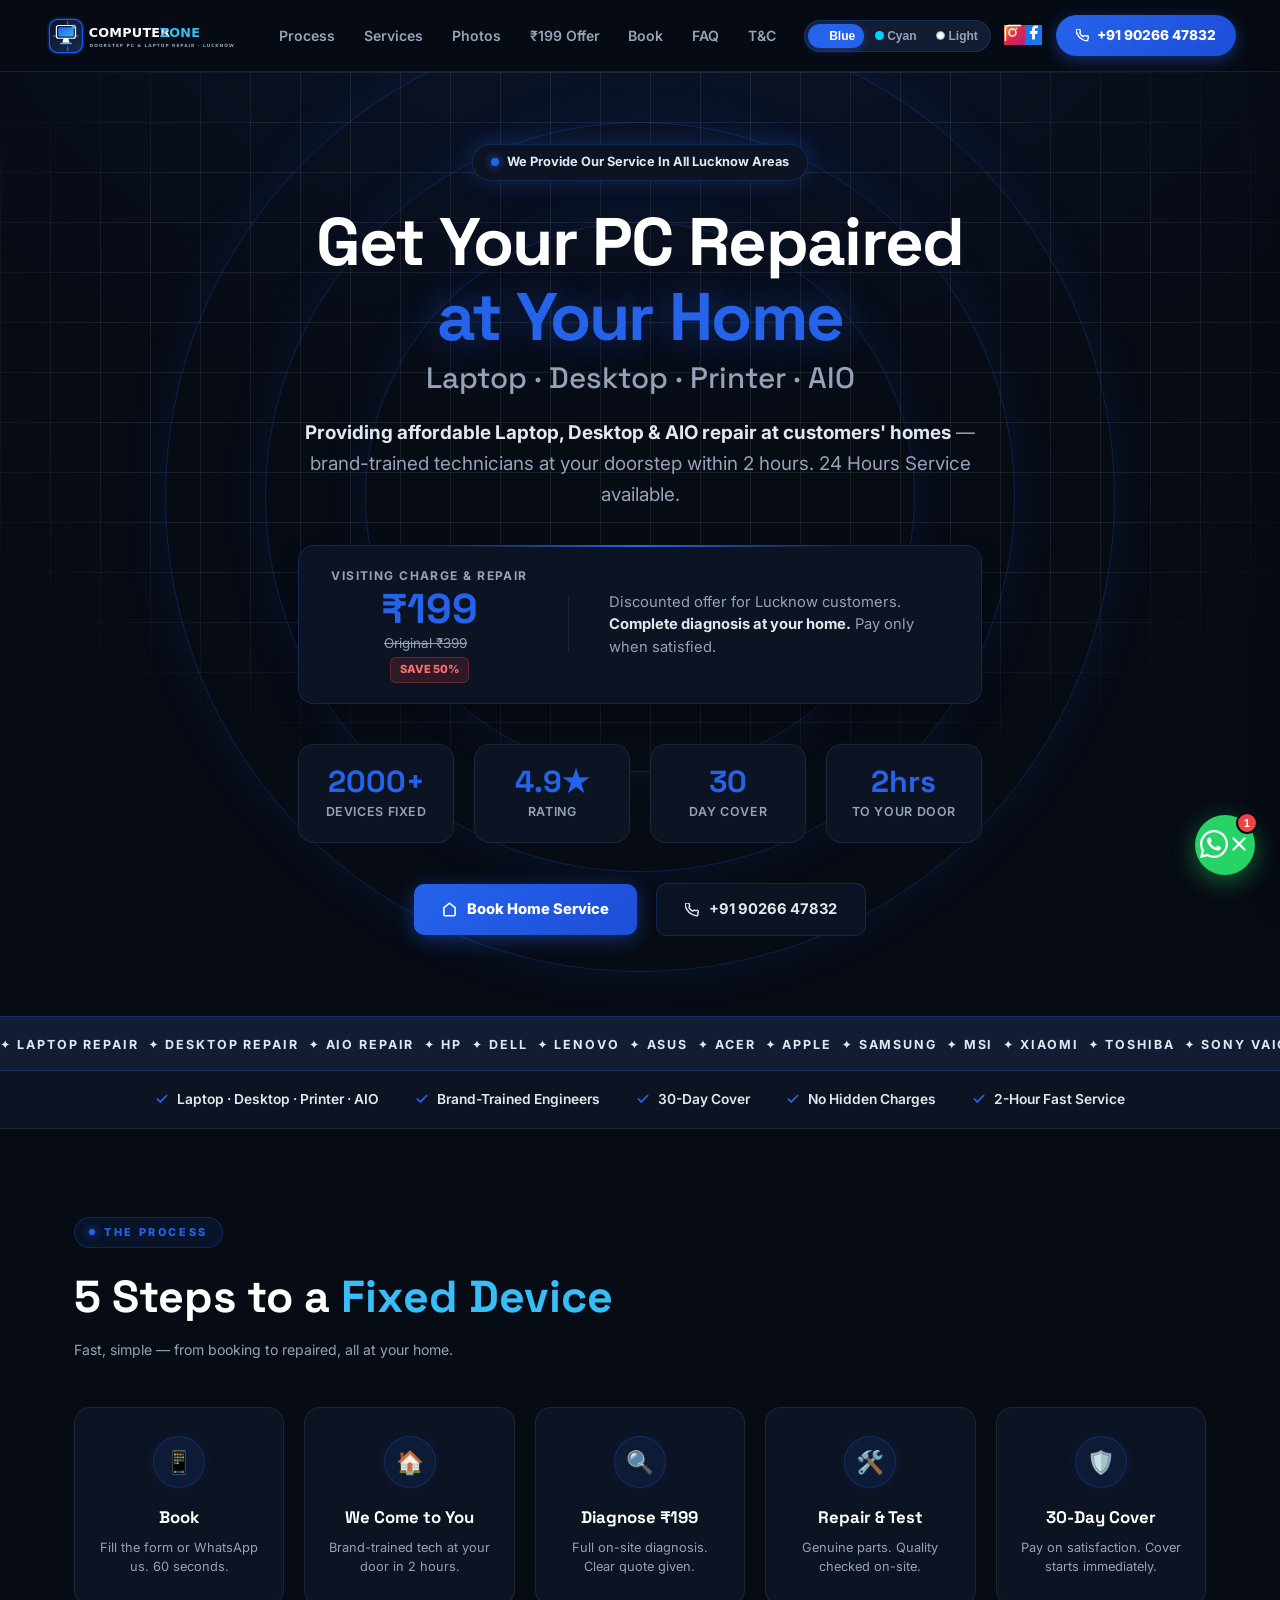
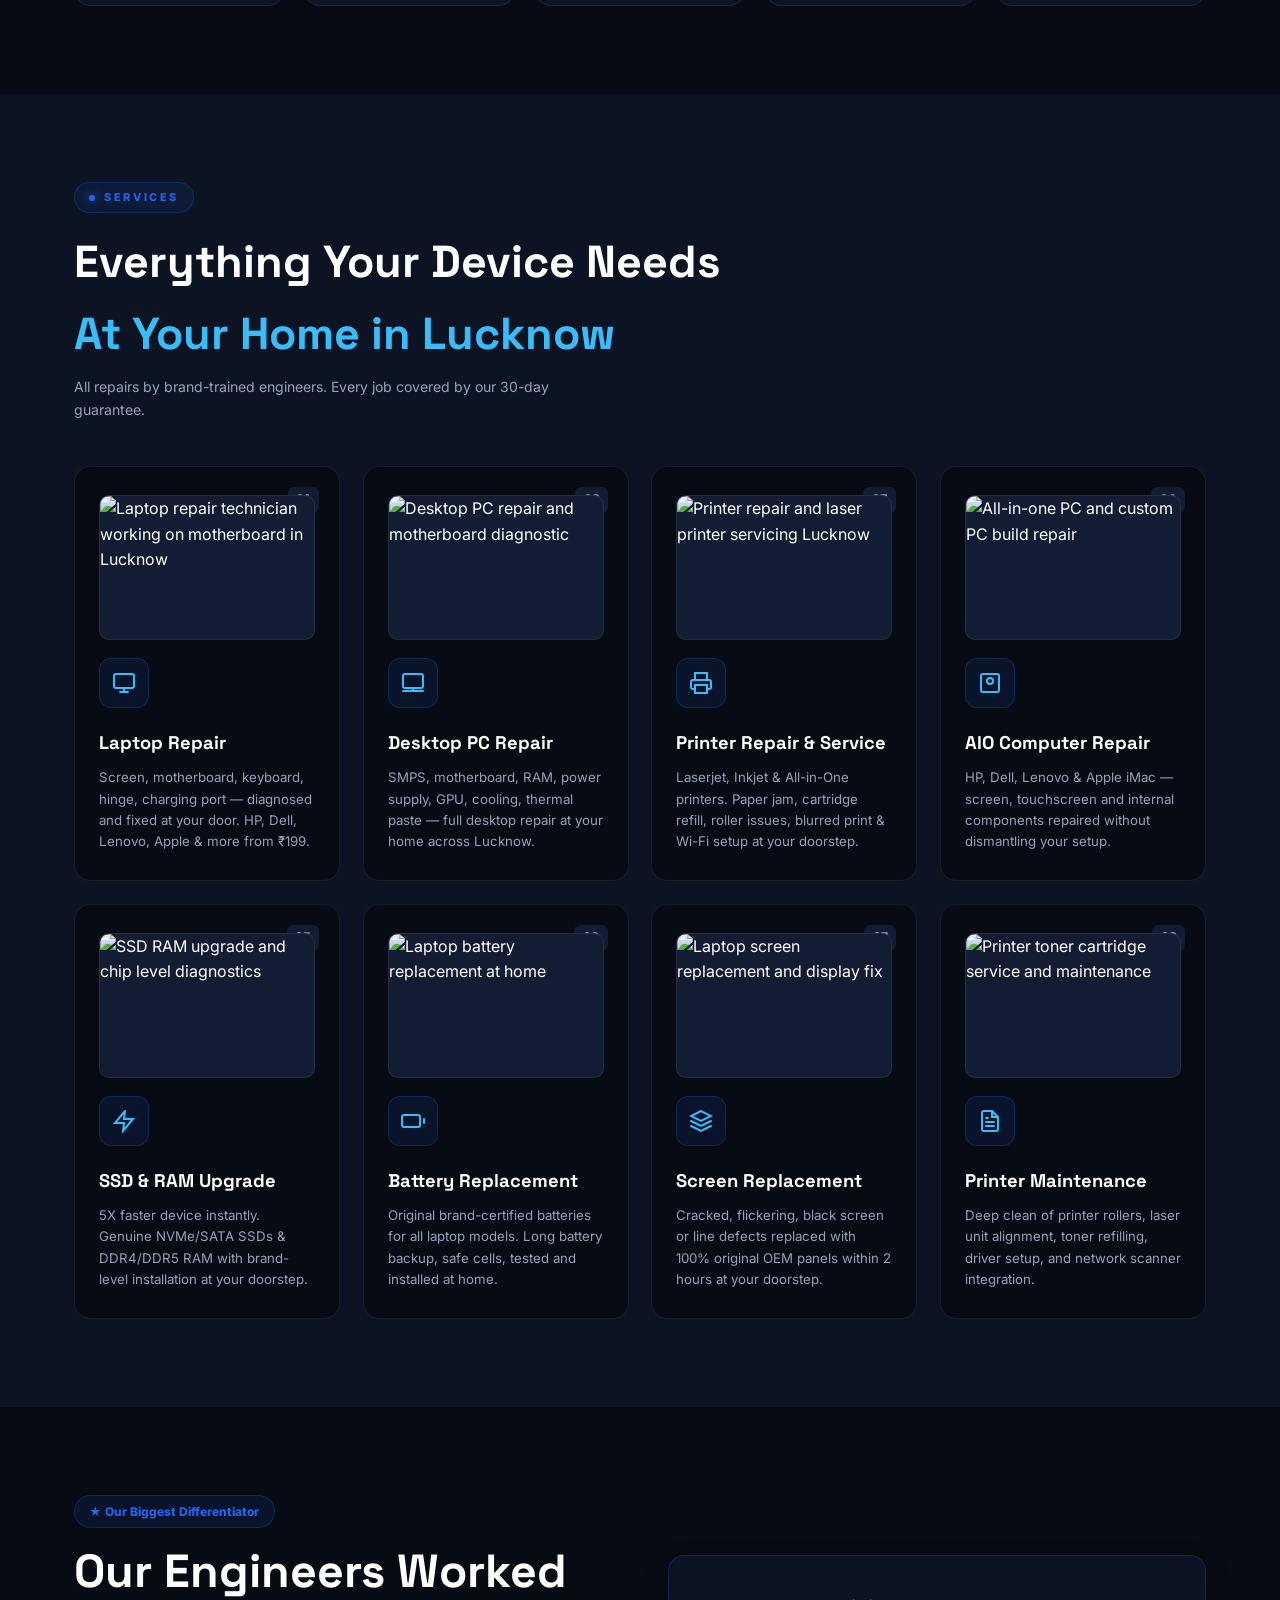
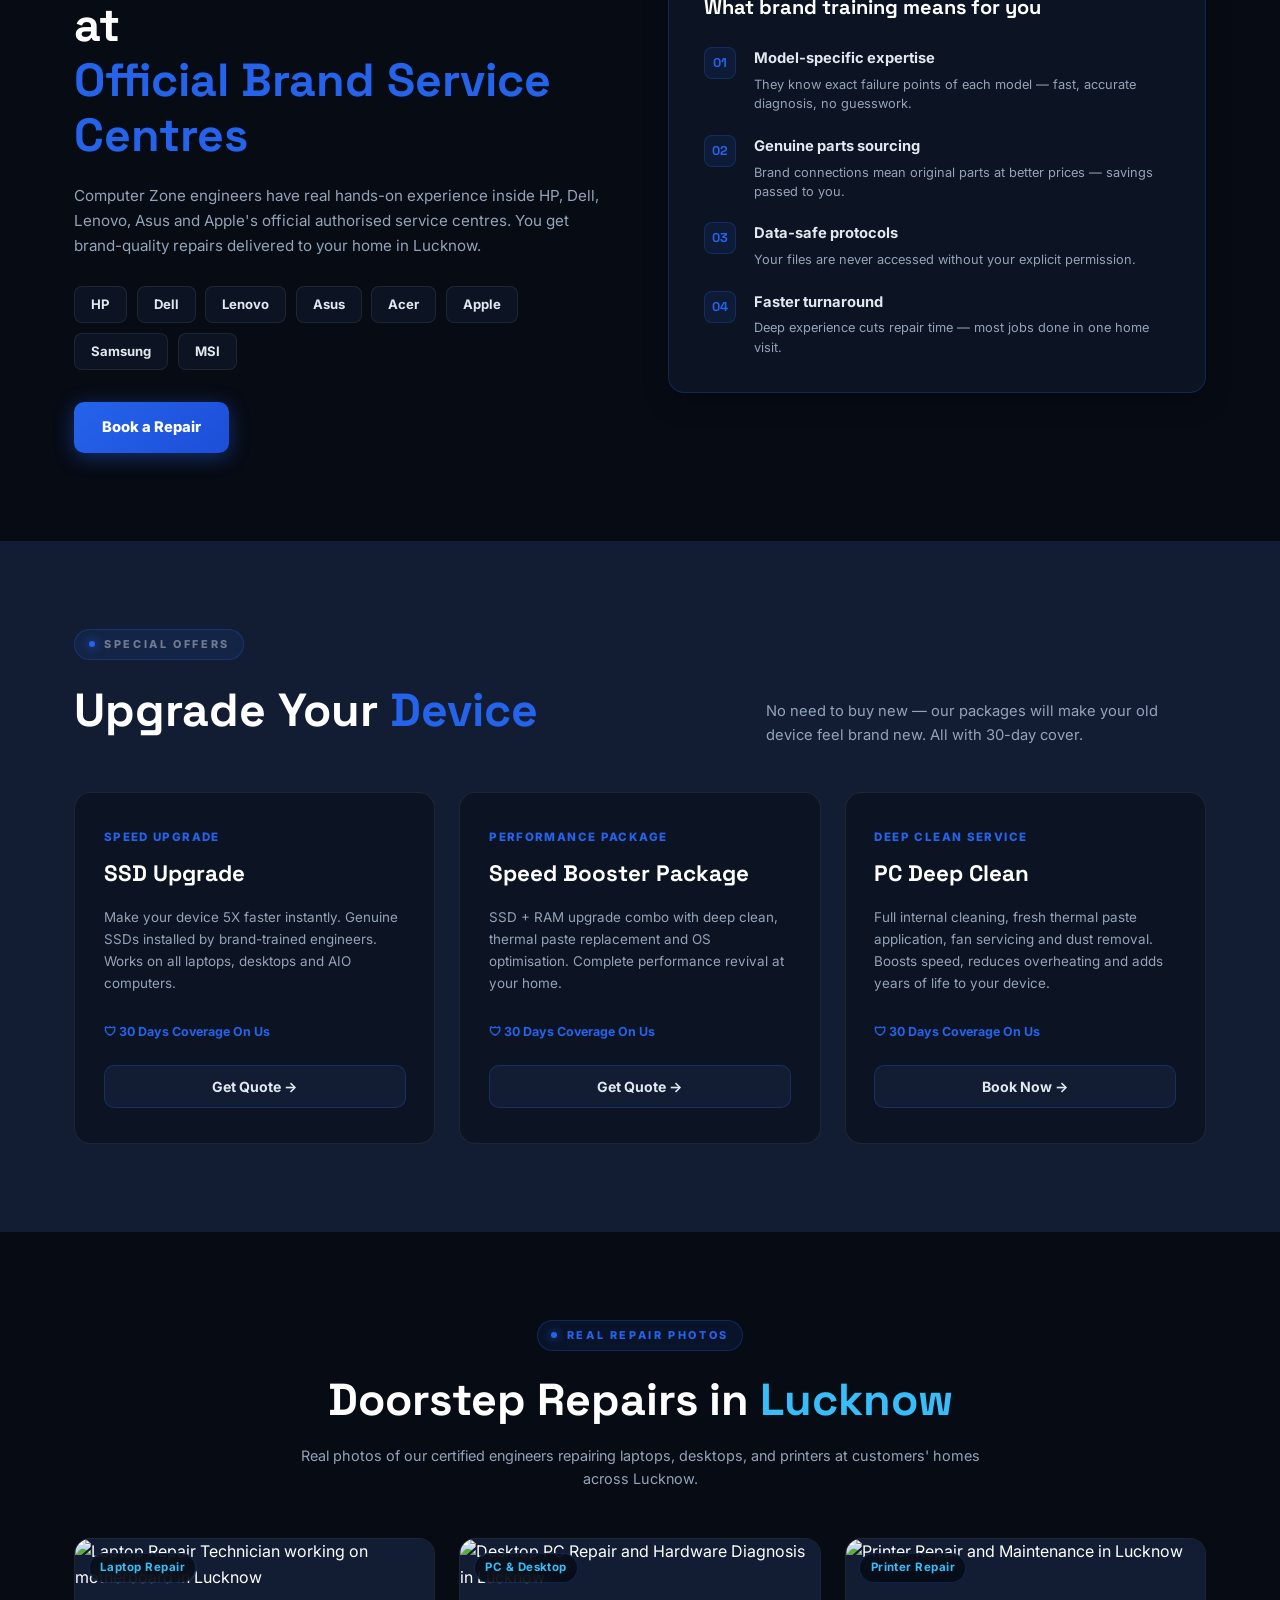
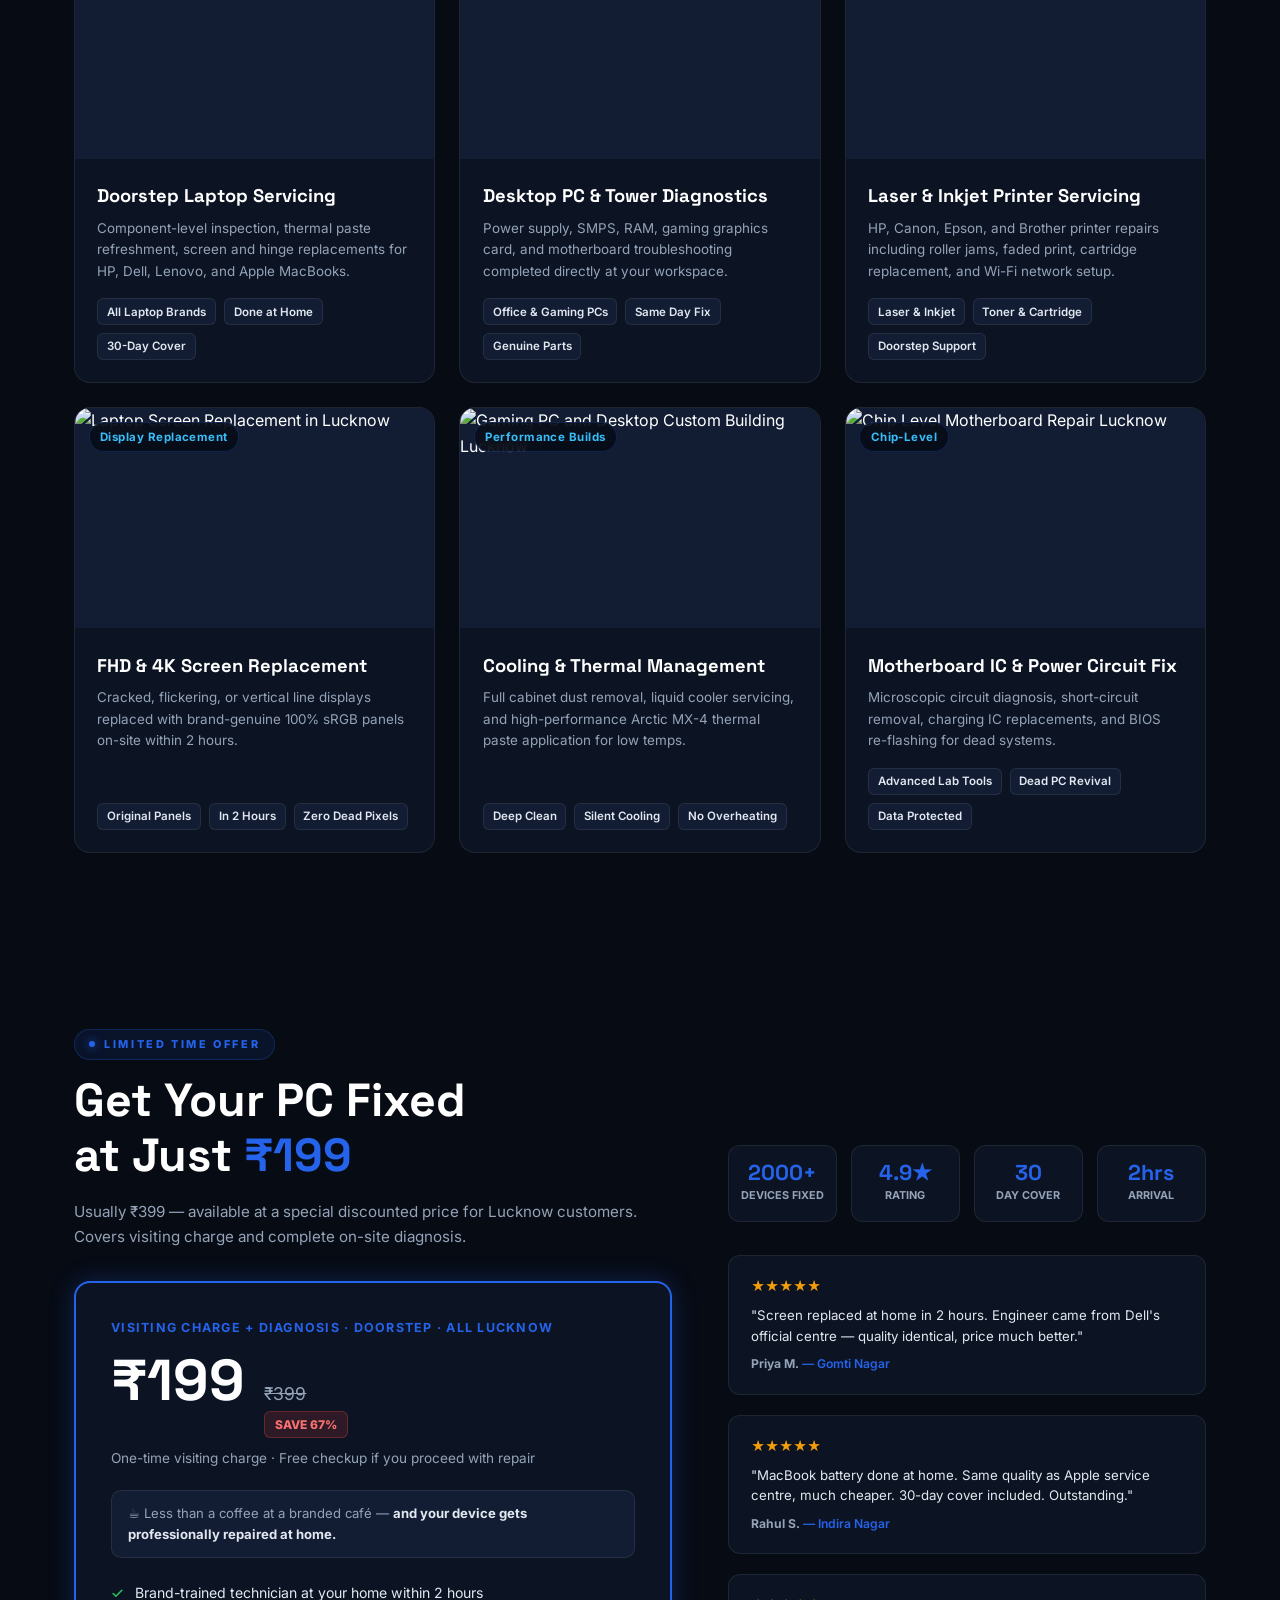
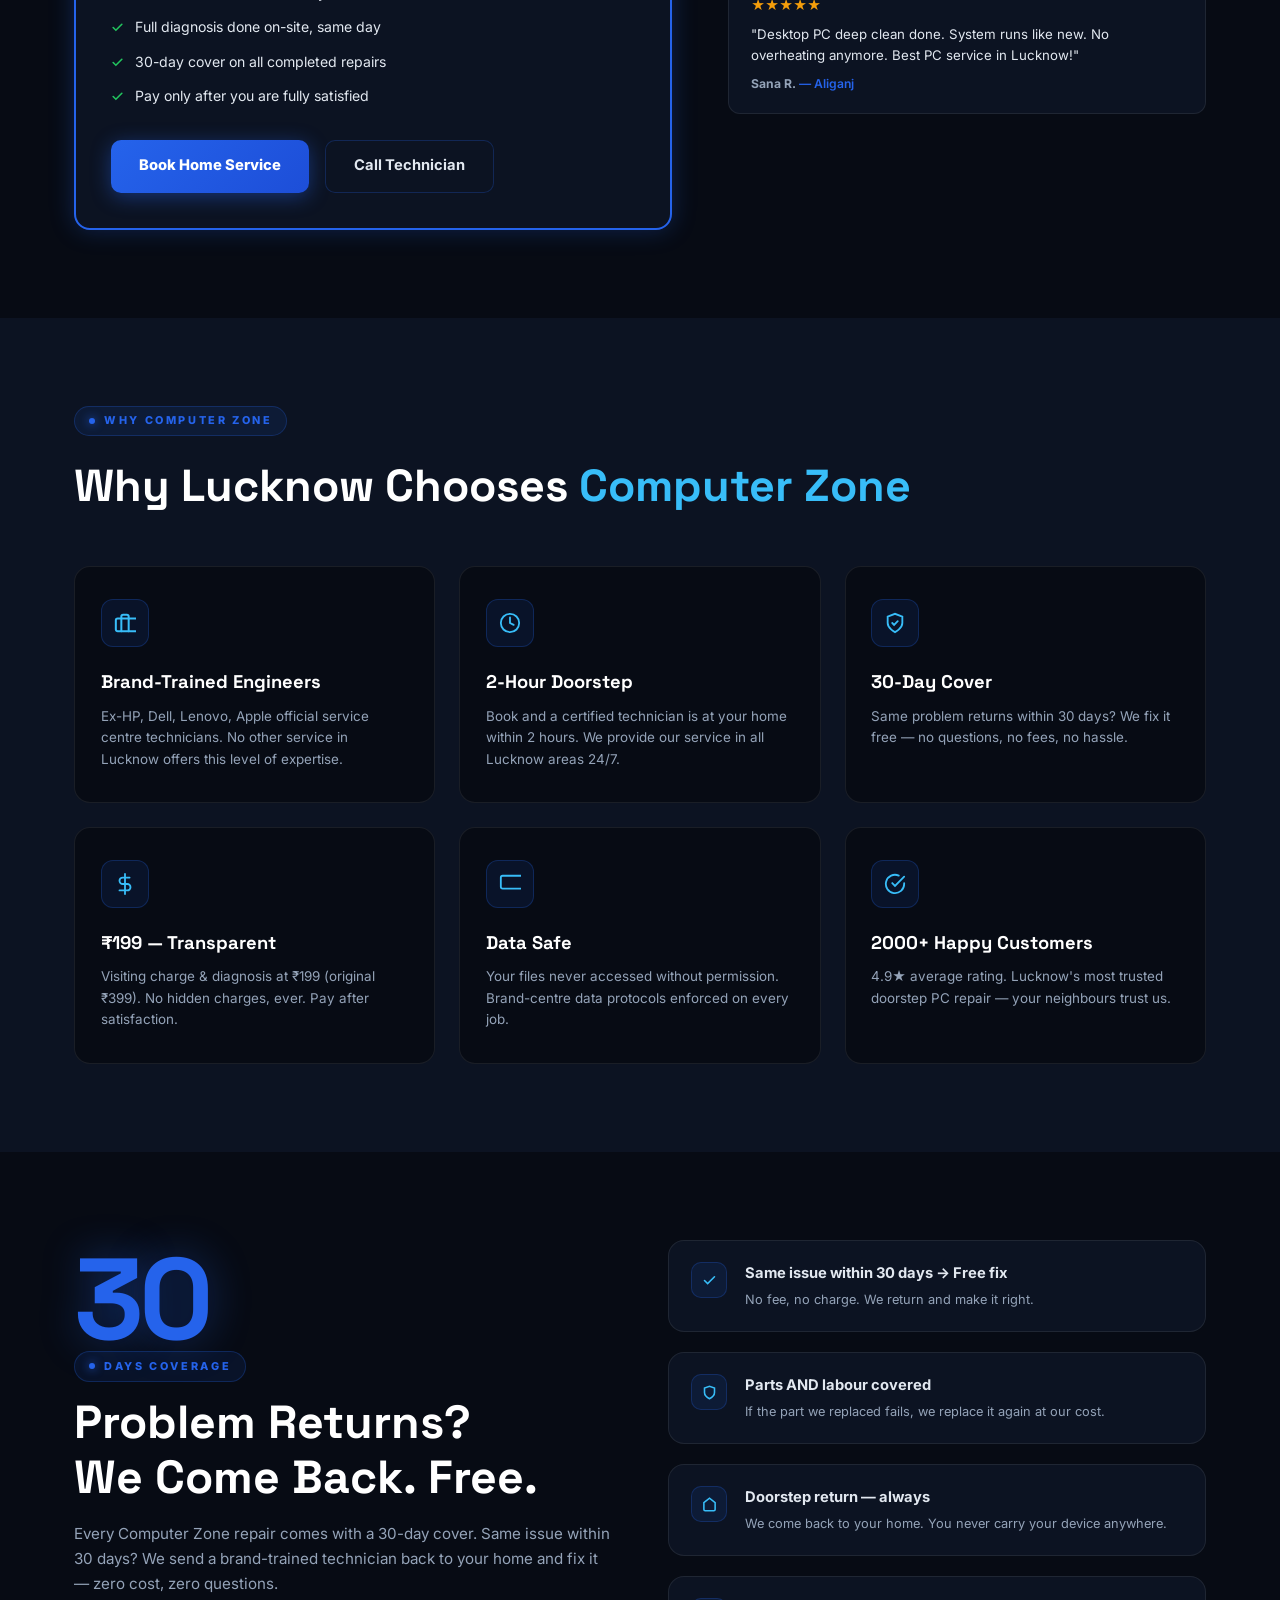
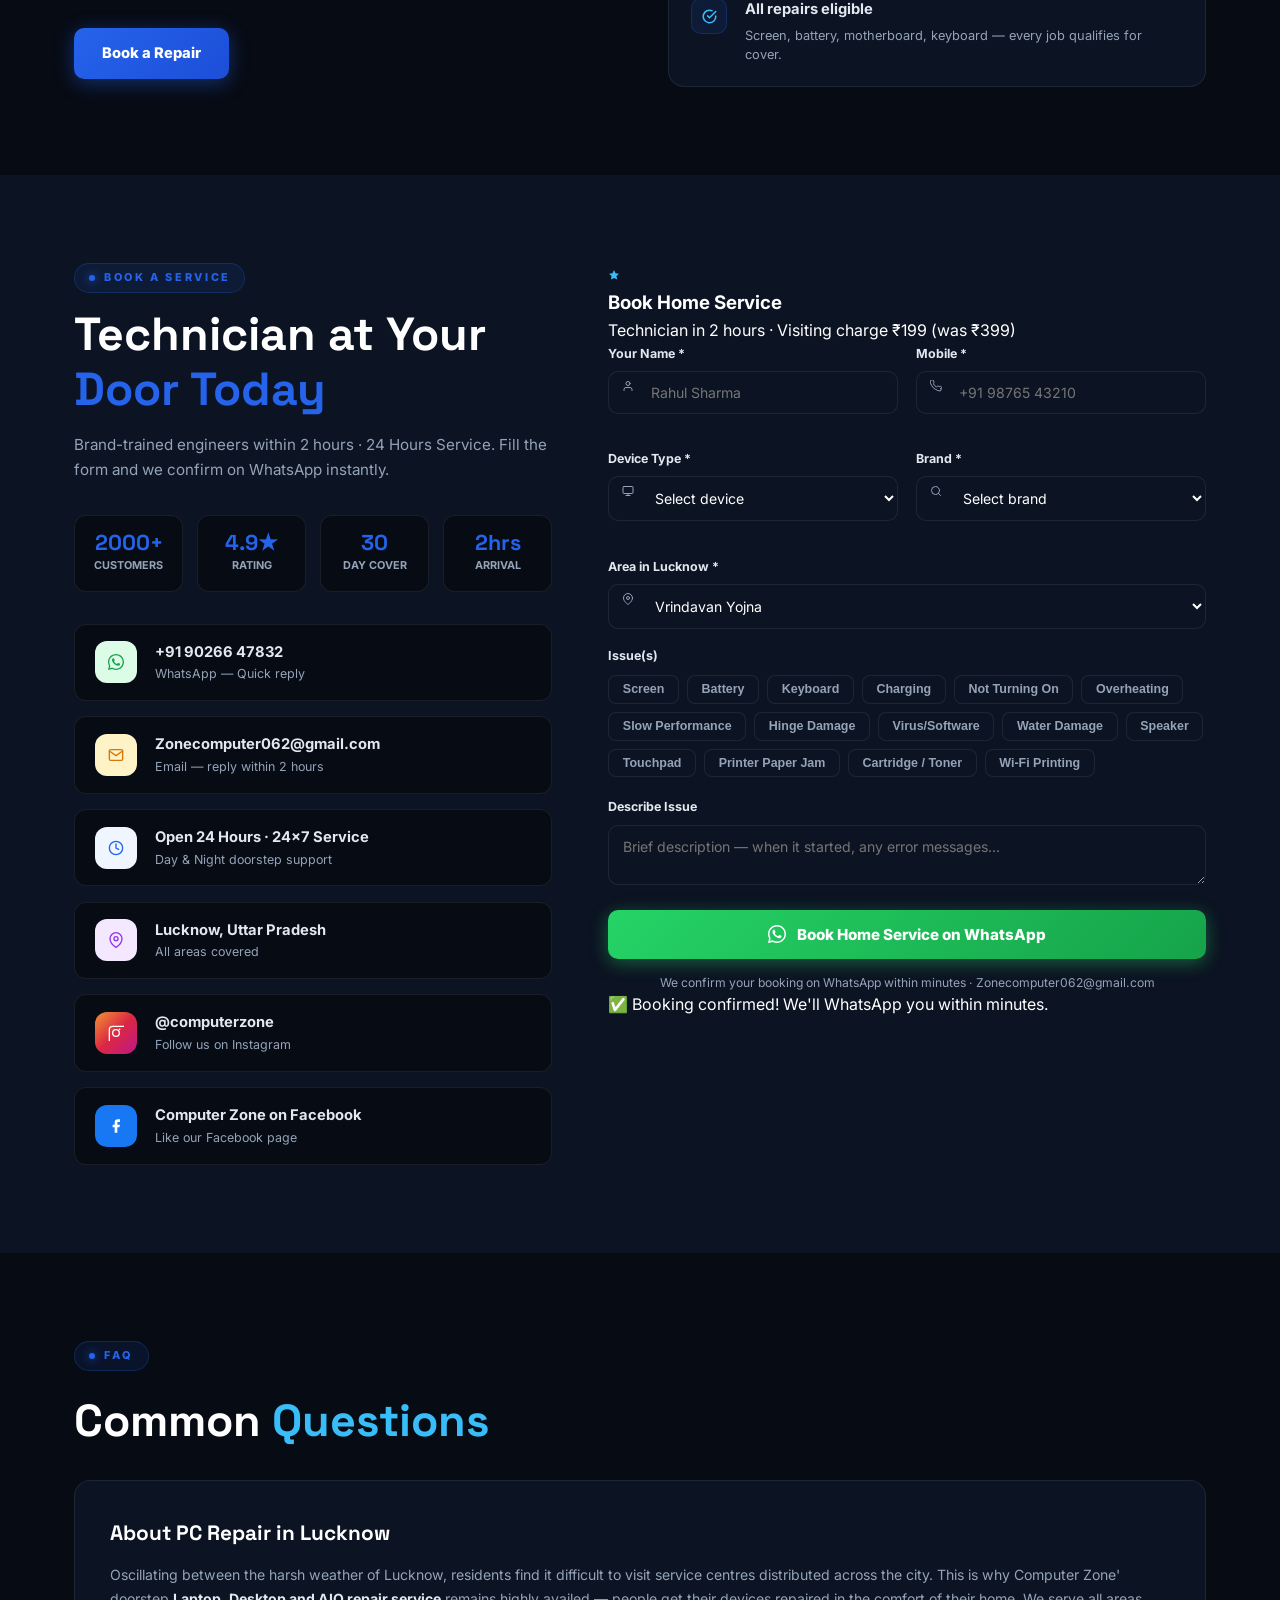
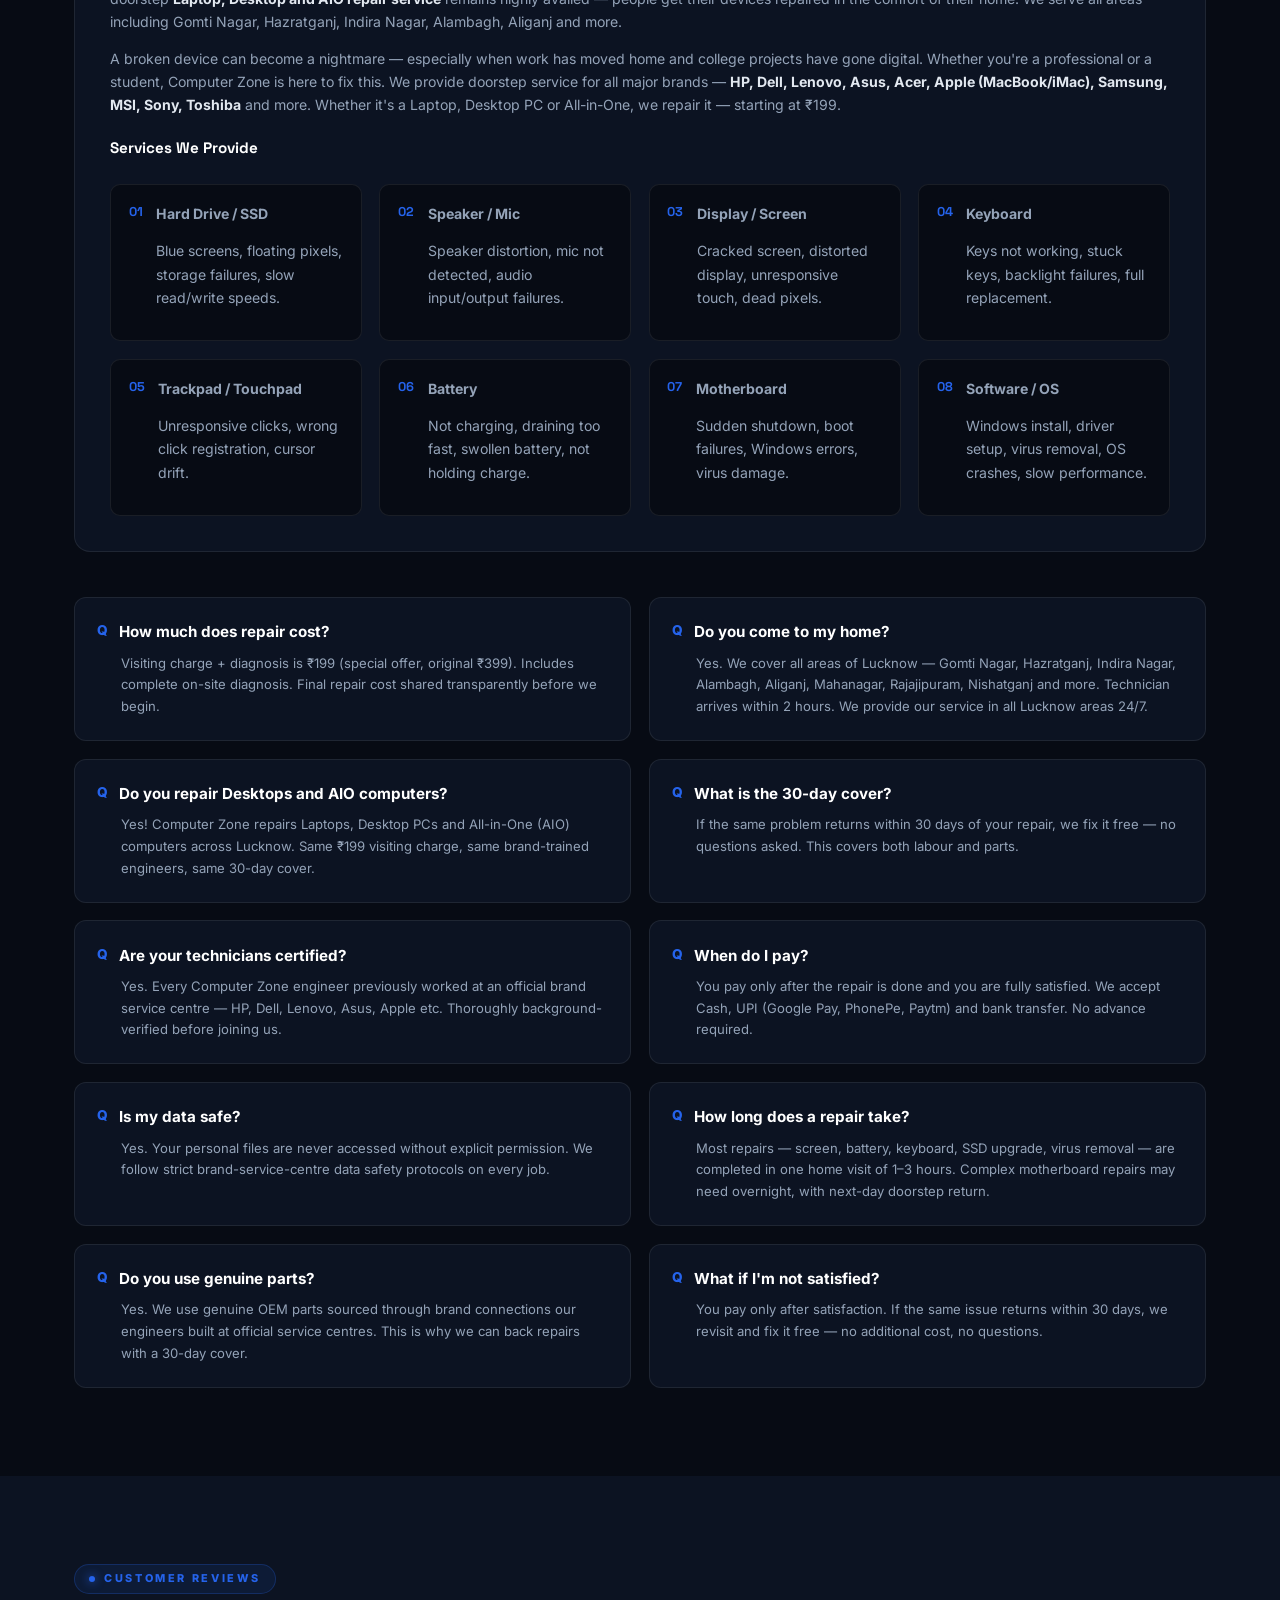
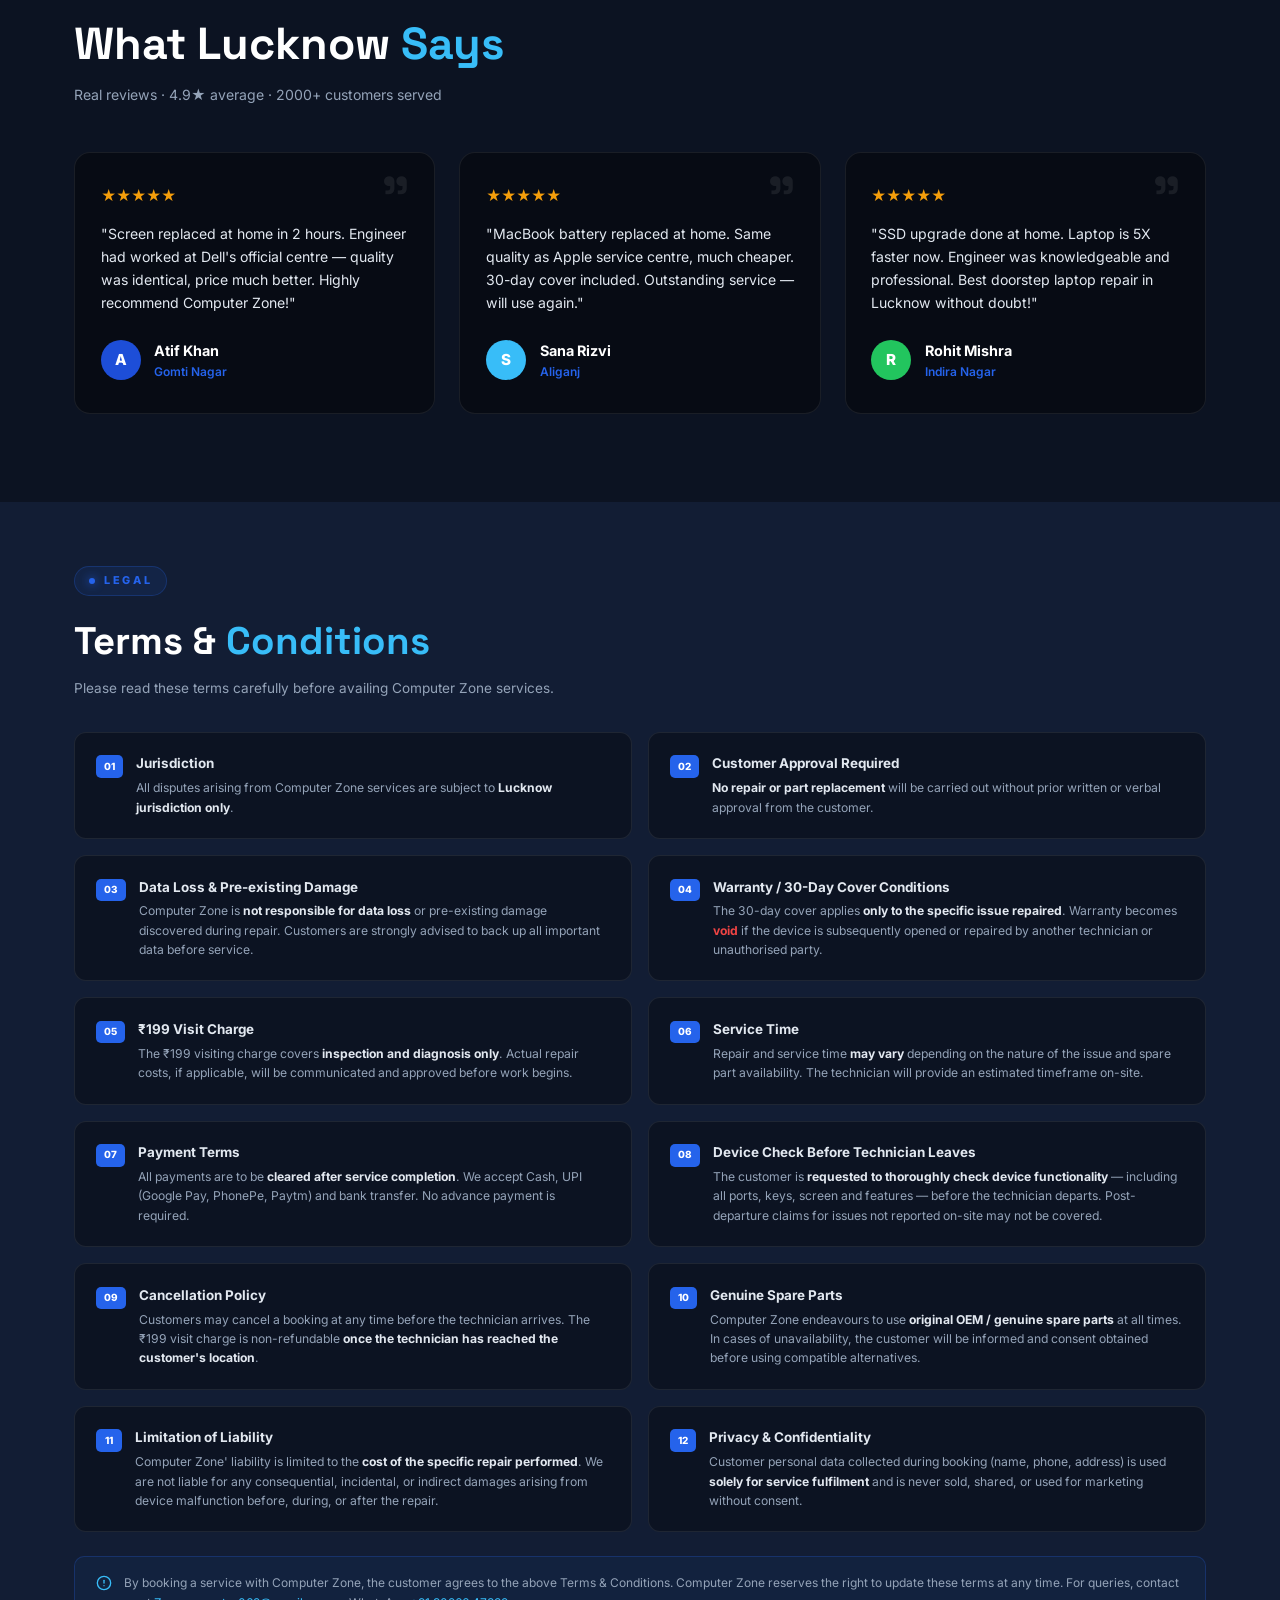
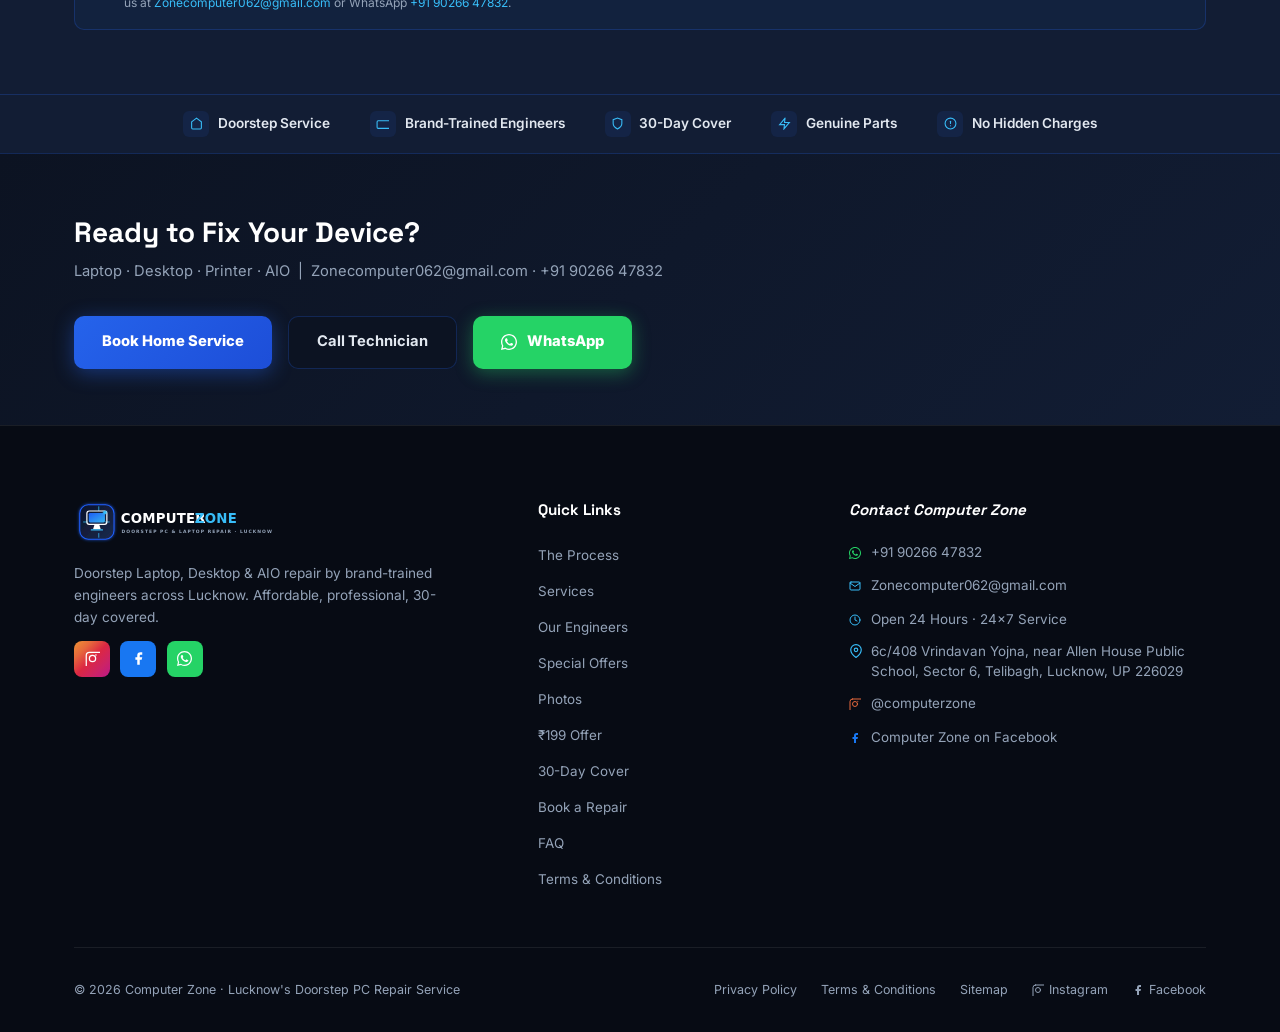
==== index.html @ 0ab5377e "Add files via upload" ====
<!DOCTYPE html>
<html lang="en" itemscope itemtype="https://schema.org/LocalBusiness">
<head>
  <meta charset="UTF-8">
  <meta name="viewport" content="width=device-width, initial-scale=1.0">
  <title>Computer Zone — Doorstep Laptop, Desktop, Printer &amp; PC Repair Lucknow | ₹199</title>
  <meta name="description" content="Doorstep Laptop, Desktop, Printer &amp; PC repair in Lucknow starting at ₹199 (was ₹399). Brand-trained technicians at your home within 2 hours. 24 Hours Service. Call +91 90266 47832.">
  <meta name="keywords" content="laptop repair lucknow, desktop repair lucknow, printer repair lucknow, AIO repair lucknow, doorstep laptop repair lucknow, computer repair at home lucknow, computerzone, HP laptop repair lucknow, Dell laptop repair lucknow, MacBook repair lucknow">
  <meta name="robots" content="index, follow">
  <!-- Canonical link can be set to live domain on production -->
  <meta name="geo.region" content="IN-UP">
  <meta name="geo.placename" content="Lucknow, Uttar Pradesh, India">
  <meta property="og:type" content="website">
  <meta property="og:url" content="https://computerzone.in/">
  <meta property="og:title" content="Computer Zone — Doorstep Laptop, PC &amp; Printer Repair Lucknow | ₹199">
  <meta property="og:description" content="Laptop, Desktop, Printer &amp; PC repair at your home in Lucknow. Brand-trained technicians within 2 hours. 24 Hours Service. ₹199 (was ₹399). Call +91 90266 47832.">
  <meta property="og:see_also" content="https://www.instagram.com/computerzone.lucknow/">
  <meta property="og:see_also" content="https://www.facebook.com/computerzone.lucknow">
  <meta name="theme-color" content="#080B14">
  <link rel="preconnect" href="https://fonts.googleapis.com">
  <link rel="preconnect" href="https://fonts.gstatic.com" crossorigin>
  <link href="https://fonts.googleapis.com/css2?family=Inter:wght@300;400;500;600;700;800;900&family=Space+Grotesk:wght@400;500;600;700&display=swap" rel="stylesheet">

  <script type="application/ld+json">
  {
    "@context":"https://schema.org","@type":"LocalBusiness",
    "name":"Computer Zone","description":"Doorstep Laptop, Desktop, Printer and PC repair in Lucknow. Brand-trained technicians within 2 hours. 24 Hours Service. ₹199 diagnosis. 30-day cover.",
    "url":"https://computerzone.in/","telephone":"+919026647832","email":"Zonecomputer062@gmail.com","priceRange":"₹199",
    "address":{"@type":"PostalAddress","streetAddress":"6c/408 Vrindavan Yojna, near Allen House Public School, Sector 6, Telibagh","addressLocality":"Lucknow","addressRegion":"Uttar Pradesh","postalCode":"226029","addressCountry":"IN"},
    "geo":{"@type":"GeoCoordinates","latitude":26.8467,"longitude":80.9462},
    "openingHoursSpecification":[{"@type":"OpeningHoursSpecification","dayOfWeek":["Monday","Tuesday","Wednesday","Thursday","Friday","Saturday","Sunday"],"opens":"00:00","closes":"23:59"}],
    "aggregateRating":{"@type":"AggregateRating","ratingValue":"4.9","reviewCount":"2000","bestRating":"5"},
    "sameAs":["https://wa.me/919026647832","https://www.instagram.com/computerzone.lucknow/","https://www.facebook.com/computerzone.lucknow"]
  }
  </script>

  <script type="application/ld+json">
  {
    "@context":"https://schema.org","@type":"FAQPage",
    "mainEntity":[
      {"@type":"Question","name":"How much does PC repair cost at Computer Zone?","acceptedAnswer":{"@type":"Answer","text":"Computer Zone doorstep repair is ₹199 (special offer, original price ₹399). Includes visiting charge and complete diagnosis."}},
      {"@type":"Question","name":"Do Computer Zone technicians come to my home?","acceptedAnswer":{"@type":"Answer","text":"Yes. We provide our service in all Lucknow areas. Technician arrives within 2 hours of booking with 24 Hours service."}},
      {"@type":"Question","name":"Do you repair Laptops, Desktops and Printers?","acceptedAnswer":{"@type":"Answer","text":"Yes. Computer Zone repairs Laptops, Desktop PCs, Printers (Laserjet/Inkjet) and All-in-One (AIO) computers at your doorstep across Lucknow."}},
      {"@type":"Question","name":"What is the 30-day cover?","acceptedAnswer":{"@type":"Answer","text":"If the same problem returns within 30 days, we fix it free. No questions asked."}}
    ]
  }
  </script>

  <link rel="stylesheet" href="style.css">

</head>
<body>
<a href="#main-content" class="sr-only">Skip to main content</a>

<!-- ═══ FLOATING WA WIDGET ═══ -->
<!-- ==================== FLOATING WHATSAPP QUICK BOOKING ==================== -->
<div class="wa-widget" role="complementary" aria-label="WhatsApp quick booking">
  <div class="wa-panel" id="waPanel" aria-hidden="true">
    <div class="wa-panel-head">
      <div class="wa-panel-head-icon">
        <svg width="30" height="30" viewBox="0 0 24 24" fill="white"><path d="M17.472 14.382c-.297-.149-1.758-.867-2.03-.967-.273-.099-.471-.148-.67.15-.197.297-.767.966-.94 1.164-.173.199-.347.223-.644.075-.297-.15-1.255-.463-2.39-1.475-.883-.788-1.48-1.761-1.653-2.059-.173-.297-.018-.458.13-.606.134-.133.298-.347.446-.52.149-.174.198-.298.298-.497.099-.198.05-.371-.025-.52-.075-.149-.669-1.612-.916-2.207-.242-.579-.487-.5-.669-.51-.173-.008-.371-.01-.57-.01-.198 0-.52.074-.792.372-.272.297-1.04 1.016-1.04 2.479 0 1.462 1.065 2.875 1.213 3.074.149.198 2.096 3.2 5.077 4.487.709.306 1.262.489 1.694.625.712.227 1.36.195 1.871.118.571-.085 1.758-.719 2.006-1.413.248-.694.248-1.289.173-1.413-.074-.124-.272-.198-.57-.347z"/><path d="M12 0C5.373 0 0 5.373 0 12c0 2.09.541 4.054 1.485 5.766L0 24l6.41-1.467A11.945 11.945 0 0012 24c6.627 0 12-5.373 12-12S18.627 0 12 0zm0 22c-1.885 0-3.656-.502-5.186-1.378l-.371-.22-3.805.871.908-3.71-.242-.383A9.944 9.944 0 012 12C2 6.477 6.477 2 12 2s10 4.477 10 10-4.477 10-10 10z"/></svg>
      </div>
      <div class="wa-panel-head-text"><h4>Book a Repair</h4><p>Usually replies in minutes</p></div>
      <button class="wa-panel-close" onclick="toggleWA()" aria-label="Close">
        <svg width="16" height="16" viewBox="0 0 24 24" fill="none" stroke="currentColor" stroke-width="2.5" stroke-linecap="round"><line x1="18" y1="6" x2="6" y2="18"/><line x1="6" y1="6" x2="18" y2="18"/></svg>
      </button>
    </div>
    <div class="wa-panel-body">
      <div class="wa-fg"><label for="wf-name">Your Name *</label><input type="text" id="wf-name" placeholder="e.g. Rahul Sharma" autocomplete="name"></div>
      <div class="wa-fg"><label for="wf-phone">Mobile Number *</label><input type="tel" id="wf-phone" placeholder="+91 98765 43210" autocomplete="tel"></div>
      <div class="wa-fg"><label for="wf-device">Device Type *</label>
        <select id="wf-device"><option value="">Select device</option><option>Laptop</option><option>Desktop / PC</option><option>Printer (Laserjet / Inkjet)</option><option>All-in-One (AIO)</option></select>
      </div>
      <div class="wa-fg"><label for="wf-brand">Brand *</label>
        <select id="wf-brand"><option value="">Select brand</option><option>HP</option><option>Dell</option><option>Lenovo</option><option>Asus</option><option>Acer</option><option>Apple</option><option>Samsung</option><option>MSI</option><option>Xiaomi / Mi</option><option>Realme</option><option>Toshiba</option><option>Sony VAIO</option><option>Other</option></select>
      </div>
      <div class="wa-fg"><label for="wf-area">Area in Lucknow *</label>
        <select id="wf-area"><option value="">Select area</option><option selected>Vrindavan Yojna</option><option>Telibagh</option><option>Sector 6, Vrindavan</option><option>Hazratganj</option><option>Gomti Nagar</option><option>Indira Nagar</option><option>Alambagh</option><option>Aliganj</option><option>Mahanagar</option><option>Rajajipuram</option><option>Chinhat</option><option>Vibhuti Khand</option><option>Nishatganj</option><option>Charbagh</option><option>Aminabad</option><option>Lalbagh</option><option>Jankipuram</option><option>Other Area</option></select>
      </div>
      <div class="wa-fg"><label for="wf-issue">Issue</label><textarea id="wf-issue" placeholder="Briefly describe the problem..."></textarea></div>
      <button class="wa-submit" onclick="submitWA()">
        <svg width="18" height="18" viewBox="0 0 24 24" fill="white"><path d="M17.472 14.382c-.297-.149-1.758-.867-2.03-.967-.273-.099-.471-.148-.67.15-.197.297-.767.966-.94 1.164-.173.199-.347.223-.644.075-.297-.15-1.255-.463-2.39-1.475-.883-.788-1.48-1.761-1.653-2.059-.173-.297-.018-.458.13-.606.134-.133.298-.347.446-.52.149-.174.198-.298.298-.497.099-.198.05-.371-.025-.52-.075-.149-.669-1.612-.916-2.207-.242-.579-.487-.5-.669-.51-.173-.008-.371-.01-.57-.01-.198 0-.52.074-.792.372-.272.297-1.04 1.016-1.04 2.479 0 1.462 1.065 2.875 1.213 3.074.149.198 2.096 3.2 5.077 4.487.709.306 1.262.489 1.694.625.712.227 1.36.195 1.871.118.571-.085 1.758-.719 2.006-1.413.248-.694.248-1.289.173-1.413-.074-.124-.272-.198-.57-.347z"/><path d="M12 0C5.373 0 0 5.373 0 12c0 2.09.541 4.054 1.485 5.766L0 24l6.41-1.467A11.945 11.945 0 0012 24c6.627 0 12-5.373 12-12S18.627 0 12 0zm0 22c-1.885 0-3.656-.502-5.186-1.378l-.371-.22-3.805.871.908-3.71-.242-.383A9.944 9.944 0 012 12C2 6.477 6.477 2 12 2s10 4.477 10 10-4.477 10-10 10z"/></svg>
        Send on WhatsApp
      </button>
      <div class="wa-success" id="waSuccess">✅ Sent! We'll reply within minutes.</div>
    </div>
  </div>
  <button class="wa-trigger" id="waTrigger" onclick="toggleWA()" aria-label="Open WhatsApp booking">
    <span class="wa-notif" aria-hidden="true">1</span>
    <span class="wa-icon-open"><svg width="28" height="28" viewBox="0 0 24 24" fill="white"><path d="M17.472 14.382c-.297-.149-1.758-.867-2.03-.967-.273-.099-.471-.148-.67.15-.197.297-.767.966-.94 1.164-.173.199-.347.223-.644.075-.297-.15-1.255-.463-2.39-1.475-.883-.788-1.48-1.761-1.653-2.059-.173-.297-.018-.458.13-.606.134-.133.298-.347.446-.52.149-.174.198-.298.298-.497.099-.198.05-.371-.025-.52-.075-.149-.669-1.612-.916-2.207-.242-.579-.487-.5-.669-.51-.173-.008-.371-.01-.57-.01-.198 0-.52.074-.792.372-.272.297-1.04 1.016-1.04 2.479 0 1.462 1.065 2.875 1.213 3.074.149.198 2.096 3.2 5.077 4.487.709.306 1.262.489 1.694.625.712.227 1.36.195 1.871.118.571-.085 1.758-.719 2.006-1.413.248-.694.248-1.289.173-1.413-.074-.124-.272-.198-.57-.347z"/><path d="M12 0C5.373 0 0 5.373 0 12c0 2.09.541 4.054 1.485 5.766L0 24l6.41-1.467A11.945 11.945 0 0012 24c6.627 0 12-5.373 12-12S18.627 0 12 0zm0 22c-1.885 0-3.656-.502-5.186-1.378l-.371-.22-3.805.871.908-3.71-.242-.383A9.944 9.944 0 012 12C2 6.477 6.477 2 12 2s10 4.477 10 10-4.477 10-10 10z"/></svg></span>
    <span class="wa-icon-close"><svg width="22" height="22" viewBox="0 0 24 24" fill="none" stroke="white" stroke-width="2.5" stroke-linecap="round"><line x1="18" y1="6" x2="6" y2="18"/><line x1="6" y1="6" x2="18" y2="18"/></svg></span>
  </button>
</div>

<!-- ═══ NAV ═══ -->
<!-- ==================== HEADER & NAVIGATION ==================== -->
<header role="banner">
  <nav class="nav" role="navigation" aria-label="Main navigation">
    <div class="container">
      <div class="nav-inner">
        <div class="nav-leading">
          <button type="button" class="nav-menu-btn" id="navMenuBtn" aria-controls="navDrawer" aria-expanded="false" aria-label="Open menu">
            <svg class="nav-menu-icon" width="22" height="22" viewBox="0 0 24 24" fill="none" stroke="currentColor" stroke-width="2" stroke-linecap="round" aria-hidden="true">
              <line class="nav-menu-line" x1="3" y1="6" x2="21" y2="6"/>
              <line class="nav-menu-line" x1="3" y1="12" x2="21" y2="12"/>
              <line class="nav-menu-line" x1="3" y1="18" x2="21" y2="18"/>
            </svg>
          </button>
          <a href="/" class="nav-logo" aria-label="Computer Zone" itemprop="url">
            <img src="logo.svg" onerror="this.onerror=null;this.src='logo.png'" alt="Computer Zone — Doorstep PC Repair Lucknow" height="46" style="height:46px;width:auto;display:block" itemprop="logo">
          </a>
        </div>
        <ul class="nav-links" role="list">
          <li><a href="#how">Process</a></li>
          <li><a href="#services">Services</a></li>
          <li><a href="#gallery">Photos</a></li>
          <li><a href="#pricing">₹199 Offer</a></li>
          <li><a href="#booking">Book</a></li>
          <li><a href="#faq">FAQ</a></li>
          <li><a href="#tnc">T&amp;C</a></li>
        </ul>
        <div class="nav-actions">
          <!-- Theme Switcher GUI -->
          <div class="theme-switch-wrap" role="group" aria-label="Theme options">
            <button type="button" class="theme-btn active" data-set-theme="blue" onclick="setTheme('blue')" title="Electric Royal Blue Theme">
              <span style="display:inline-block;width:9px;height:9px;border-radius:50%;background:#2563EB"></span>
              Blue
            </button>
            <button type="button" class="theme-btn" data-set-theme="cyan" onclick="setTheme('cyan')" title="Neon Cyan Theme">
              <span style="display:inline-block;width:9px;height:9px;border-radius:50%;background:#00D2FF"></span>
              Cyan
            </button>
            <button type="button" class="theme-btn" data-set-theme="light" onclick="setTheme('light')" title="Platinum Light Theme">
              <span style="display:inline-block;width:9px;height:9px;border-radius:50%;background:#F8FAFC;border:1px solid #94A3B8"></span>
              Light
            </button>
          </div>
          <div class="nav-actions-social">
            <a href="https://www.instagram.com/computerzone.lucknow/" target="_blank" rel="noopener" class="nav-icon-btn" aria-label="Computer Zone on Instagram" style="background:linear-gradient(135deg,#f09433,#e6683c,#dc2743,#cc2366,#bc1888)">
              <svg width="17" height="17" viewBox="0 0 24 24" fill="none" stroke="white" stroke-width="2" stroke-linecap="round"><rect x="2" y="2" width="30" height="30" rx="5"/><circle cx="12" cy="12" r="5"/><circle cx="17.5" cy="6.5" r="1.2" fill="white" stroke="none"/></svg>
            </a>
            <a href="https://www.facebook.com/computerzone.lucknow" target="_blank" rel="noopener" class="nav-icon-btn" aria-label="Computer Zone on Facebook" style="background:#1877F2">
              <svg width="17" height="17" viewBox="0 0 24 24" fill="white"><path d="M18 2h-3a5 5 0 00-5 5v3H7v4h3v8h4v-8h3l1-4h-4V7a1 1 0 011-1h3z"/></svg>
            </a>
          </div>
          <a href="tel:+919026647832" class="nav-cta">
            <svg width="13" height="13" viewBox="0 0 24 24" fill="none" stroke="currentColor" stroke-width="2.5" stroke-linecap="round"><path d="M22 16.92v3a2 2 0 01-2.18 2 19.79 19.79 0 01-8.63-3.07A19.5 19.5 0 013.07 10.8 19.79 19.79 0 01.22 2.18 2 2 0 012.18 0h3a2 2 0 012 1.72c.127.96.361 1.903.7 2.81a2 2 0 01-.45 2.11L6.91 7.91a16 16 0 006.16 6.16l1.27-1.27a2 2 0 012.11-.45c.907.339 1.85.573 2.81.7A2 2 0 0122 16.92z"/></svg>
            +91 90266 47832
          </a>
        </div>
      </div>
    </div>
  </nav>
  <div class="nav-overlay" id="navOverlay" hidden></div>
  <aside class="nav-drawer" id="navDrawer" aria-hidden="true" aria-label="Mobile navigation">
    <div class="nav-drawer-head">
      <span class="nav-drawer-title">Menu</span>
      <button type="button" class="nav-drawer-close" id="navDrawerClose" aria-label="Close menu">
        <svg width="18" height="18" viewBox="0 0 24 24" fill="none" stroke="currentColor" stroke-width="2.5" stroke-linecap="round" aria-hidden="true"><line x1="18" y1="6" x2="6" y2="18"/><line x1="6" y1="6" x2="18" y2="18"/></svg>
      </button>
    </div>
    <ul class="nav-drawer-links" role="list">
      <li><a href="#how">Process</a></li>
      <li><a href="#services">Services</a></li>
      <li><a href="#gallery">Photos</a></li>
          <li><a href="#pricing">₹199 Offer</a></li>
      <li><a href="#booking">Book</a></li>
      <li><a href="#faq">FAQ</a></li>
      <li><a href="#tnc">T&amp;C</a></li>
    </ul>
    <div style="padding-top:1rem;border-top:1px solid var(--border2)">
      <p style="font-size:.75rem;font-weight:700;color:var(--muted);text-transform:uppercase;letter-spacing:.08em;margin-bottom:.55rem">Select Theme</p>
      <div class="theme-switch-wrap" style="width:100%;justify-content:space-between">
        <button type="button" class="theme-btn active" data-set-theme="blue" onclick="setTheme('blue');setNavDrawer(false)">🔵 Blue</button>
        <button type="button" class="theme-btn" data-set-theme="cyan" onclick="setTheme('cyan');setNavDrawer(false)">⚡ Cyan</button>
        <button type="button" class="theme-btn" data-set-theme="light" onclick="setTheme('light');setNavDrawer(false)">☀️ Light</button>
      </div>
    </div>
    <div class="nav-drawer-social">
      <a href="https://www.instagram.com/computerzone.lucknow/" target="_blank" rel="noopener" class="nav-icon-btn" aria-label="Computer Zone on Instagram" style="background:linear-gradient(135deg,#f09433,#e6683c,#dc2743,#cc2366,#bc1888)">
        <svg width="17" height="17" viewBox="0 0 24 24" fill="none" stroke="white" stroke-width="2" stroke-linecap="round"><rect x="2" y="2" width="30" height="30" rx="5"/><circle cx="12" cy="12" r="5"/><circle cx="17.5" cy="6.5" r="1.2" fill="white" stroke="none"/></svg>
      </a>
      <a href="https://www.facebook.com/computerzone.lucknow" target="_blank" rel="noopener" class="nav-icon-btn" aria-label="Computer Zone on Facebook" style="background:#1877F2">
        <svg width="17" height="17" viewBox="0 0 24 24" fill="white"><path d="M18 2h-3a5 5 0 00-5 5v3H7v4h3v8h4v-8h3l1-4h-4V7a1 1 0 011-1h3z"/></svg>
      </a>
    </div>
  </aside>
</header>

<main id="main-content" role="main">

<!-- ═══ HERO ═══ -->
<!-- ==================== HERO SECTION ==================== -->
<section class="hero" id="home" aria-label="Computer Zone doorstep PC repair Lucknow">
  <div class="hero-bg" aria-hidden="true"></div>
  <div class="hero-grid" aria-hidden="true"></div>
  <div class="hero-ring" style="width:550px;height:550px" aria-hidden="true"></div>
  <div class="hero-ring" style="width:750px;height:750px;animation-delay:1.2s" aria-hidden="true"></div>
  <div class="hero-ring" style="width:950px;height:950px;animation-delay:2.4s" aria-hidden="true"></div>
  <div class="hero-content">
    <div class="hero-badge"><span class="hbdot"></span>We Provide Our Service In All Lucknow Areas</div>
    <h1>Get Your PC Repaired<br><span class="blue">at Your Home</span><br><span class="thin">Laptop · Desktop · Printer · AIO</span></h1>
    <p class="hero-mission"><strong>Providing affordable Laptop, Desktop &amp; AIO repair at customers' homes</strong> — brand-trained technicians at your doorstep within 2 hours. 24 Hours Service available.</p>

    <!-- Price strip -->
    <div class="hero-price-strip">
      <div>
        <div class="hps-label">Visiting Charge &amp; Repair</div>
        <div class="hps-price-now">₹199</div>
        <div class="hps-price-was">Original ₹399</div>
        <span class="hps-save">SAVE 50%</span>
      </div>
      <div class="hps-div"></div>
      <div class="hps-desc">Discounted offer for Lucknow customers. <strong>Complete diagnosis at your home.</strong> Pay only when satisfied.</div>
    </div>

    <div class="hero-stats">
      <div class="hstat"><div class="hstat-num">2000+</div><div class="hstat-label">Devices Fixed</div></div>
      <div class="hstat"><div class="hstat-num">4.9★</div><div class="hstat-label">Rating</div></div>
      <div class="hstat"><div class="hstat-num">30</div><div class="hstat-label">Day Cover</div></div>
      <div class="hstat"><div class="hstat-num">2hrs</div><div class="hstat-label">To Your Door</div></div>
    </div>
    <div class="hero-btns">
      <a href="#booking" class="btn btn-blue">
        <svg width="15" height="15" viewBox="0 0 24 24" fill="none" stroke="white" stroke-width="2.5" stroke-linecap="round"><path d="M3 9l9-7 9 7v11a2 2 0 01-2 2H5a2 2 0 01-2-2z"/></svg>
        Book Home Service
      </a>
      <a href="tel:+919026647832" class="btn btn-ghost">
        <svg width="14" height="14" viewBox="0 0 24 24" fill="none" stroke="currentColor" stroke-width="2.5" stroke-linecap="round"><path d="M22 16.92v3a2 2 0 01-2.18 2 19.79 19.79 0 01-8.63-3.07A19.5 19.5 0 013.07 10.8 19.79 19.79 0 01.22 2.18 2 2 0 012.18 0h3a2 2 0 012 1.72c.127.96.361 1.903.7 2.81a2 2 0 01-.45 2.11L6.91 7.91a16 16 0 006.16 6.16l1.27-1.27a2 2 0 012.11-.45c.907.339 1.85.573 2.81.7A2 2 0 0122 16.92z"/></svg>
        +91 90266 47832
      </a>
    </div>
  </div>
</section>

<!-- MARQUEE -->
<!-- ==================== BRAND MARQUEE STRIP ==================== -->
<div class="marquee"><span class="marquee-inner" aria-hidden="true">✦ LAPTOP REPAIR &nbsp;✦ DESKTOP REPAIR &nbsp;✦ AIO REPAIR &nbsp;✦ HP &nbsp;✦ DELL &nbsp;✦ LENOVO &nbsp;✦ ASUS &nbsp;✦ ACER &nbsp;✦ APPLE &nbsp;✦ SAMSUNG &nbsp;✦ MSI &nbsp;✦ XIAOMI &nbsp;✦ TOSHIBA &nbsp;✦ SONY VAIO &nbsp;✦ IMAC &nbsp;✦ LG &nbsp;&nbsp;&nbsp;✦ LAPTOP REPAIR &nbsp;✦ DESKTOP REPAIR &nbsp;✦ AIO REPAIR &nbsp;✦ HP &nbsp;✦ DELL &nbsp;✦ LENOVO &nbsp;✦ ASUS &nbsp;✦ ACER &nbsp;✦ APPLE &nbsp;✦ SAMSUNG &nbsp;✦ MSI &nbsp;✦ XIAOMI &nbsp;✦ TOSHIBA &nbsp;✦ SONY VAIO &nbsp;✦ IMAC &nbsp;✦ LG &nbsp;&nbsp;&nbsp;</span></div>

<!-- TRUST STRIP -->
<!-- ==================== TRUST BADGES STRIP ==================== -->
<div class="trust-strip"><div class="trust-inner">
  <div class="ti"><svg class="ti-check" width="14" height="14" viewBox="0 0 24 24" fill="none" stroke="currentColor" stroke-width="3" stroke-linecap="round"><polyline points="20 6 9 17 4 12"/></svg>Laptop · Desktop · Printer · AIO</div>
  <div class="ti"><svg class="ti-check" width="14" height="14" viewBox="0 0 24 24" fill="none" stroke="currentColor" stroke-width="3" stroke-linecap="round"><polyline points="20 6 9 17 4 12"/></svg>Brand-Trained Engineers</div>
  <div class="ti"><svg class="ti-check" width="14" height="14" viewBox="0 0 24 24" fill="none" stroke="currentColor" stroke-width="3" stroke-linecap="round"><polyline points="20 6 9 17 4 12"/></svg>30-Day Cover</div>
  <div class="ti"><svg class="ti-check" width="14" height="14" viewBox="0 0 24 24" fill="none" stroke="currentColor" stroke-width="3" stroke-linecap="round"><polyline points="20 6 9 17 4 12"/></svg>No Hidden Charges</div>
  <div class="ti"><svg class="ti-check" width="14" height="14" viewBox="0 0 24 24" fill="none" stroke="currentColor" stroke-width="3" stroke-linecap="round"><polyline points="20 6 9 17 4 12"/></svg>2-Hour Fast Service</div>
</div></div>

<!-- ═══ HOW IT WORKS — 2nd position, larger icons ═══ -->
<!-- ==================== HOW IT WORKS (5 STEPS) ==================== -->
<section class="section how-section" id="how" aria-labelledby="how-h">
  <div class="container">
    <div class="eyebrow">The Process</div>
    <h2 id="how-h" style="font-family:'Space Grotesk',sans-serif;font-size:clamp(1.8rem,3.5vw,2.8rem);font-weight:700;color:var(--white);margin-bottom:.4rem">5 Steps to a <em style="color:var(--blue2);font-style:normal">Fixed Device</em></h2>
    <p style="font-size:.88rem;color:var(--muted);margin-bottom:0">Fast, simple — from booking to repaired, all at your home.</p>
    <ol class="steps-row" role="list">
      <li class="step"><div class="step-circle">📱</div><h4>Book</h4><p>Fill the form or WhatsApp us. 60 seconds.</p></li>
      <li class="step"><div class="step-circle">🏠</div><h4>We Come to You</h4><p>Brand-trained tech at your door in 2 hours.</p></li>
      <li class="step"><div class="step-circle">🔍</div><h4>Diagnose ₹199</h4><p>Full on-site diagnosis. Clear quote given.</p></li>
      <li class="step"><div class="step-circle">🛠️</div><h4>Repair &amp; Test</h4><p>Genuine parts. Quality checked on-site.</p></li>
      <li class="step"><div class="step-circle">🛡️</div><h4>30-Day Cover</h4><p>Pay on satisfaction. Cover starts immediately.</p></li>
    </ol>
  </div>
</section>

<!-- ═══ SERVICES ═══ -->
<!-- ==================== SERVICES GRID ==================== -->
<section class="section services-section" id="services" aria-labelledby="svc-h">
  <div class="container">
    <div class="eyebrow">Services</div>
    <h2 id="svc-h" style="font-family:'Space Grotesk',sans-serif;font-size:clamp(1.8rem,3.5vw,2.8rem);font-weight:700;color:var(--white);margin-bottom:.4rem">Everything Your Device Needs<br><em style="color:var(--blue2);font-style:normal">At Your Home in Lucknow</em></h2>
    <p style="font-size:.88rem;color:var(--muted);max-width:500px">All repairs by brand-trained engineers. Every job covered by our 30-day guarantee.</p>
    <div class="svc-grid" role="list">
      <!-- 01: Laptop Repair -->
      <article class="svc-card" role="listitem">
        <span class="svc-num">01</span>
        <div class="svc-card-img"><img src="images/laptop_repair.jpg" alt="Laptop repair technician working on motherboard in Lucknow" loading="lazy"></div>
        <div class="svc-icon"><svg width="24" height="24" viewBox="0 0 24 24" fill="none" stroke="var(--blue2)" stroke-width="2" stroke-linecap="round"><rect x="2" y="3" width="20" height="14" rx="2"/><line x1="8" y1="21" x2="16" y2="21"/><line x1="12" y1="17" x2="12" y2="21"/></svg></div>
        <h3>Laptop Repair</h3>
        <p>Screen, motherboard, keyboard, hinge, charging port — diagnosed and fixed at your door. HP, Dell, Lenovo, Apple &amp; more from ₹199.</p>
      </article>

      <!-- 02: Desktop PC Repair -->
      <article class="svc-card" role="listitem">
        <span class="svc-num">02</span>
        <div class="svc-card-img"><img src="images/pc_repair.jpg" alt="Desktop PC repair and motherboard diagnostic" loading="lazy"></div>
        <div class="svc-icon"><svg width="24" height="24" viewBox="0 0 24 24" fill="none" stroke="var(--blue2)" stroke-width="2" stroke-linecap="round"><rect x="2" y="3" width="20" height="14" rx="2"/><line x1="2" y1="20" x2="22" y2="20"/><line x1="12" y1="17" x2="12" y2="20"/></svg></div>
        <h3>Desktop PC Repair</h3>
        <p>SMPS, motherboard, RAM, power supply, GPU, cooling, thermal paste — full desktop repair at your home across Lucknow.</p>
      </article>

      <!-- 03: Printer Repair & Servicing -->
      <article class="svc-card" role="listitem">
        <span class="svc-num">03</span>
        <div class="svc-card-img"><img src="images/printer_repair.jpg" alt="Printer repair and laser printer servicing Lucknow" loading="lazy"></div>
        <div class="svc-icon"><svg width="24" height="24" viewBox="0 0 24 24" fill="none" stroke="var(--blue2)" stroke-width="2" stroke-linecap="round"><polyline points="6 9 6 2 18 2 18 9"/><path d="M6 18H4a2 2 0 0 1-2-2v-5a2 2 0 0 1 2-2h16a2 2 0 0 1 2 2v5a2 2 0 0 1-2 2h-2"/><rect x="6" y="14" width="12" height="8"/></svg></div>
        <h3>Printer Repair &amp; Service</h3>
        <p>Laserjet, Inkjet &amp; All-in-One printers. Paper jam, cartridge refill, roller issues, blurred print &amp; Wi-Fi setup at your doorstep.</p>
      </article>

      <!-- 04: AIO & iMac Repair -->
      <article class="svc-card" role="listitem">
        <span class="svc-num">04</span>
        <div class="svc-card-img"><img src="images/desktop_gaming_pc.jpg" alt="All-in-one PC and custom PC build repair" loading="lazy"></div>
        <div class="svc-icon"><svg width="24" height="24" viewBox="0 0 24 24" fill="none" stroke="var(--blue2)" stroke-width="2" stroke-linecap="round"><rect x="3" y="3" width="18" height="18" rx="2"/><circle cx="12" cy="10" r="3"/><line x1="7" y1="21" x2="17" y2="21"/></svg></div>
        <h3>AIO Computer Repair</h3>
        <p>HP, Dell, Lenovo &amp; Apple iMac — screen, touchscreen and internal components repaired without dismantling your setup.</p>
      </article>

      <!-- 05: SSD & RAM Upgrade -->
      <article class="svc-card" role="listitem">
        <span class="svc-num">05</span>
        <div class="svc-card-img"><img src="images/chip_level.jpg" alt="SSD RAM upgrade and chip level diagnostics" loading="lazy"></div>
        <div class="svc-icon"><svg width="24" height="24" viewBox="0 0 24 24" fill="none" stroke="var(--blue2)" stroke-width="2" stroke-linecap="round"><polyline points="13 2 3 14 12 14 11 22 21 10 12 10 13 2"/></svg></div>
        <h3>SSD &amp; RAM Upgrade</h3>
        <p>5X faster device instantly. Genuine NVMe/SATA SSDs &amp; DDR4/DDR5 RAM with brand-level installation at your doorstep.</p>
      </article>

      <!-- 06: Battery Replacement -->
      <article class="svc-card" role="listitem">
        <span class="svc-num">06</span>
        <div class="svc-card-img"><img src="images/laptop_repair_2.jpg" alt="Laptop battery replacement at home" loading="lazy"></div>
        <div class="svc-icon"><svg width="24" height="24" viewBox="0 0 24 24" fill="none" stroke="var(--blue2)" stroke-width="2" stroke-linecap="round"><rect x="1" y="6" width="18" height="12" rx="2"/><line x1="23" y1="10" x2="23" y2="14"/></svg></div>
        <h3>Battery Replacement</h3>
        <p>Original brand-certified batteries for all laptop models. Long battery backup, safe cells, tested and installed at home.</p>
      </article>

      <!-- 07: Screen Replacement -->
      <article class="svc-card" role="listitem">
        <span class="svc-num">07</span>
        <div class="svc-card-img"><img src="images/laptop_screen_repair.jpg" alt="Laptop screen replacement and display fix" loading="lazy"></div>
        <div class="svc-icon"><svg width="24" height="24" viewBox="0 0 24 24" fill="none" stroke="var(--blue2)" stroke-width="2" stroke-linecap="round"><path d="M12 2L2 7l10 5 10-5-10-5z"/><path d="M2 17l10 5 10-5"/><path d="M2 12l10 5 10-5"/></svg></div>
        <h3>Screen Replacement</h3>
        <p>Cracked, flickering, black screen or line defects replaced with 100% original OEM panels within 2 hours at your doorstep.</p>
      </article>

      <!-- 08: Printer Maintenance & Cartridge -->
      <article class="svc-card" role="listitem">
        <span class="svc-num">08</span>
        <div class="svc-card-img"><img src="images/printer_service_2.jpg" alt="Printer toner cartridge service and maintenance" loading="lazy"></div>
        <div class="svc-icon"><svg width="24" height="24" viewBox="0 0 24 24" fill="none" stroke="var(--blue2)" stroke-width="2" stroke-linecap="round"><path d="M14 2H6a2 2 0 0 0-2 2v16a2 2 0 0 0 2 2h12a2 2 0 0 0 2-2V8z"/><polyline points="14 2 14 8 20 8"/><line x1="16" y1="13" x2="8" y2="13"/><line x1="16" y1="17" x2="8" y2="17"/><polyline points="10 9 9 9 8 9"/></svg></div>
        <h3>Printer Maintenance</h3>
        <p>Deep clean of printer rollers, laser unit alignment, toner refilling, driver setup, and network scanner integration.</p>
      </article>
    </div>
  </div>
</section>

<!-- ═══ BRAND TRAINED ═══ -->
<!-- ==================== BRAND-TRAINED ENGINEERS ==================== -->
<section class="section brand-section" id="brand" aria-labelledby="brand-h">
  <div class="container">
    <div class="brand-grid">
      <div>
        <div class="brand-pill">★ Our Biggest Differentiator</div>
        <h2 id="brand-h" class="brand-h2">Our Engineers Worked at<br><em>Official Brand Service Centres</em></h2>
        <p class="brand-p">Computer Zone engineers have real hands-on experience inside HP, Dell, Lenovo, Asus and Apple's official authorised service centres. You get brand-quality repairs delivered to your home in Lucknow.</p>
        <div class="brand-chips" role="list">
          <span class="brand-chip" role="listitem">HP</span><span class="brand-chip" role="listitem">Dell</span><span class="brand-chip" role="listitem">Lenovo</span><span class="brand-chip" role="listitem">Asus</span><span class="brand-chip" role="listitem">Acer</span><span class="brand-chip" role="listitem">Apple</span><span class="brand-chip" role="listitem">Samsung</span><span class="brand-chip" role="listitem">MSI</span>
        </div>
        <a href="#booking" class="btn btn-blue">Book a Repair</a>
      </div>
      <div class="brand-card">
        <h3 class="bc-title">What brand training means for you</h3>
        <div class="bc-item"><div class="bc-num">01</div><div><p class="bc-t">Model-specific expertise</p><p class="bc-p">They know exact failure points of each model — fast, accurate diagnosis, no guesswork.</p></div></div>
        <div class="bc-item"><div class="bc-num">02</div><div><p class="bc-t">Genuine parts sourcing</p><p class="bc-p">Brand connections mean original parts at better prices — savings passed to you.</p></div></div>
        <div class="bc-item"><div class="bc-num">03</div><div><p class="bc-t">Data-safe protocols</p><p class="bc-p">Your files are never accessed without your explicit permission.</p></div></div>
        <div class="bc-item"><div class="bc-num">04</div><div><p class="bc-t">Faster turnaround</p><p class="bc-p">Deep experience cuts repair time — most jobs done in one home visit.</p></div></div>
      </div>
    </div>
  </div>
</section>

<!-- ═══ SPECIAL UPGRADES (no refurbished, PC cleaning added) ═══ -->
<!-- ==================== UPGRADE PACKAGES ==================== -->
<section class="upgrades-section" id="upgrades" aria-labelledby="upg-h">
  <div class="container">
    <div class="upg-header">
      <div>
        <div class="eyebrow" style="color:rgba(255,255,255,.4)">Special Offers</div>
        <h2 id="upg-h">Upgrade Your <em>Device</em></h2>
      </div>
      <p>No need to buy new — our packages will make your old device feel brand new. All with 30-day cover.</p>
    </div>
    <div class="upg-grid" role="list">
      <article class="upg-card u1" role="listitem">
        <p class="upg-tag">Speed Upgrade</p>
        <h3 class="upg-name">SSD Upgrade</h3>
        <p class="upg-desc">Make your device 5X faster instantly. Genuine SSDs installed by brand-trained engineers. Works on all laptops, desktops and AIO computers.</p>
        <div class="upg-cover">🛡 30 Days Coverage On Us</div>
        <button class="upg-cta" onclick="document.getElementById('booking').scrollIntoView({behavior:'smooth'})">Get Quote →</button>
      </article>
      <article class="upg-card u2" role="listitem">
        <p class="upg-tag">Performance Package</p>
        <h3 class="upg-name">Speed Booster Package</h3>
        <p class="upg-desc">SSD + RAM upgrade combo with deep clean, thermal paste replacement and OS optimisation. Complete performance revival at your home.</p>
        <div class="upg-cover">🛡 30 Days Coverage On Us</div>
        <button class="upg-cta" onclick="document.getElementById('booking').scrollIntoView({behavior:'smooth'})">Get Quote →</button>
      </article>
      <article class="upg-card u3" role="listitem">
        <p class="upg-tag">Deep Clean Service</p>
        <h3 class="upg-name">PC Deep Clean</h3>
        <p class="upg-desc">Full internal cleaning, fresh thermal paste application, fan servicing and dust removal. Boosts speed, reduces overheating and adds years of life to your device.</p>
        <div class="upg-cover">🛡 30 Days Coverage On Us</div>
        <button class="upg-cta" onclick="document.getElementById('booking').scrollIntoView({behavior:'smooth'})">Book Now →</button>
      </article>
    </div>
  </div>
</section>


<!-- ═══ LIVE REPAIR PHOTO SHOWCASE ═══ -->
<!-- ==================== REAL REPAIR PHOTOS & SHOWCASE ==================== -->
<section class="showcase-section" id="gallery" aria-labelledby="showcase-h">
  <div class="container">
    <div class="showcase-header">
      <div class="eyebrow">Real Repair Photos</div>
      <h2 id="showcase-h" style="font-family:'Space Grotesk',sans-serif;font-size:clamp(1.8rem,3.5vw,2.8rem);font-weight:700;color:var(--white);margin-bottom:.5rem">
        Doorstep Repairs in <em style="color:var(--blue2);font-style:normal">Lucknow</em>
      </h2>
      <p style="font-size:.9rem;color:var(--muted);line-height:1.6">
        Real photos of our certified engineers repairing laptops, desktops, and printers at customers' homes across Lucknow.
      </p>
    </div>

    <div class="showcase-grid" role="list">
      <!-- Card 1: Laptop Motherboard & Hardware Repair -->
      <article class="showcase-card" role="listitem">
        <div class="showcase-img-wrap">
          <img src="images/laptop_repair.jpg" alt="Laptop Repair Technician working on motherboard in Lucknow" loading="lazy">
          <span class="showcase-tag">Laptop Repair</span>
        </div>
        <div class="showcase-body">
          <h3 class="showcase-title">Doorstep Laptop Servicing</h3>
          <p class="showcase-desc">Component-level inspection, thermal paste refreshment, screen and hinge replacements for HP, Dell, Lenovo, and Apple MacBooks.</p>
          <div class="showcase-badge-row">
            <span class="showcase-badge">All Laptop Brands</span>
            <span class="showcase-badge">Done at Home</span>
            <span class="showcase-badge">30-Day Cover</span>
          </div>
        </div>
      </article>

      <!-- Card 2: Desktop PC & Custom Rig Diagnostics -->
      <article class="showcase-card" role="listitem">
        <div class="showcase-img-wrap">
          <img src="images/pc_repair.jpg" alt="Desktop PC Repair and Hardware Diagnosis in Lucknow" loading="lazy">
          <span class="showcase-tag">PC &amp; Desktop</span>
        </div>
        <div class="showcase-body">
          <h3 class="showcase-title">Desktop PC &amp; Tower Diagnostics</h3>
          <p class="showcase-desc">Power supply, SMPS, RAM, gaming graphics card, and motherboard troubleshooting completed directly at your workspace.</p>
          <div class="showcase-badge-row">
            <span class="showcase-badge">Office &amp; Gaming PCs</span>
            <span class="showcase-badge">Same Day Fix</span>
            <span class="showcase-badge">Genuine Parts</span>
          </div>
        </div>
      </article>

      <!-- Card 3: Printer Repair & Maintenance -->
      <article class="showcase-card" role="listitem">
        <div class="showcase-img-wrap">
          <img src="images/printer_repair.jpg" alt="Printer Repair and Maintenance in Lucknow" loading="lazy">
          <span class="showcase-tag">Printer Repair</span>
        </div>
        <div class="showcase-body">
          <h3 class="showcase-title">Laser &amp; Inkjet Printer Servicing</h3>
          <p class="showcase-desc">HP, Canon, Epson, and Brother printer repairs including roller jams, faded print, cartridge replacement, and Wi-Fi network setup.</p>
          <div class="showcase-badge-row">
            <span class="showcase-badge">Laser &amp; Inkjet</span>
            <span class="showcase-badge">Toner &amp; Cartridge</span>
            <span class="showcase-badge">Doorstep Support</span>
          </div>
        </div>
      </article>

      <!-- Card 4: Precision Screen & Display Repair -->
      <article class="showcase-card" role="listitem">
        <div class="showcase-img-wrap">
          <img src="images/laptop_screen_repair.jpg" alt="Laptop Screen Replacement in Lucknow" loading="lazy">
          <span class="showcase-tag">Display Replacement</span>
        </div>
        <div class="showcase-body">
          <h3 class="showcase-title">FHD &amp; 4K Screen Replacement</h3>
          <p class="showcase-desc">Cracked, flickering, or vertical line displays replaced with brand-genuine 100% sRGB panels on-site within 2 hours.</p>
          <div class="showcase-badge-row">
            <span class="showcase-badge">Original Panels</span>
            <span class="showcase-badge">In 2 Hours</span>
            <span class="showcase-badge">Zero Dead Pixels</span>
          </div>
        </div>
      </article>

      <!-- Card 5: High-Performance PC Builds & Cooling -->
      <article class="showcase-card" role="listitem">
        <div class="showcase-img-wrap">
          <img src="images/desktop_gaming_pc.jpg" alt="Gaming PC and Desktop Custom Building Lucknow" loading="lazy">
          <span class="showcase-tag">Performance Builds</span>
        </div>
        <div class="showcase-body">
          <h3 class="showcase-title">Cooling &amp; Thermal Management</h3>
          <p class="showcase-desc">Full cabinet dust removal, liquid cooler servicing, and high-performance Arctic MX-4 thermal paste application for low temps.</p>
          <div class="showcase-badge-row">
            <span class="showcase-badge">Deep Clean</span>
            <span class="showcase-badge">Silent Cooling</span>
            <span class="showcase-badge">No Overheating</span>
          </div>
        </div>
      </article>

      <!-- Card 6: Chip-Level Micro-Soldering -->
      <article class="showcase-card" role="listitem">
        <div class="showcase-img-wrap">
          <img src="images/chip_level.jpg" alt="Chip Level Motherboard Repair Lucknow" loading="lazy">
          <span class="showcase-tag">Chip-Level</span>
        </div>
        <div class="showcase-body">
          <h3 class="showcase-title">Motherboard IC &amp; Power Circuit Fix</h3>
          <p class="showcase-desc">Microscopic circuit diagnosis, short-circuit removal, charging IC replacements, and BIOS re-flashing for dead systems.</p>
          <div class="showcase-badge-row">
            <span class="showcase-badge">Advanced Lab Tools</span>
            <span class="showcase-badge">Dead PC Revival</span>
            <span class="showcase-badge">Data Protected</span>
          </div>
        </div>
      </article>
    </div>
  </div>
</section>

<!-- ═══ PRICING ═══ -->
<!-- ==================== PRICING & OFFER ==================== -->
<section class="pricing-section" id="pricing" aria-labelledby="pr-h">
  <div class="container">
    <div class="pricing-inner">
      <div>
        <div class="eyebrow">Limited Time Offer</div>
        <h2 id="pr-h" class="pr-h2">Get Your PC Fixed<br>at Just <em>₹199</em></h2>
        <p class="pr-desc">Usually ₹399 — available at a special discounted price for Lucknow customers. Covers visiting charge and complete on-site diagnosis.</p>
        <div class="price-card" itemscope itemtype="https://schema.org/Offer">
          <p class="pc-label">Visiting Charge + Diagnosis · Doorstep · All Lucknow</p>
          <div class="pc-prices">
            <div class="pc-now" itemprop="price" content="199">₹199</div>
            <div class="pc-was-col">
              <span class="pc-was">₹399</span>
              <span class="pc-save">SAVE 67%</span>
            </div>
          </div>
          <meta itemprop="priceCurrency" content="INR">
          <p class="pc-sub">One-time visiting charge · Free checkup if you proceed with repair</p>
          <div class="pc-coffee">☕ <span>Less than a coffee at a branded café — <strong>and your device gets professionally repaired at home.</strong></span></div>
          <ul class="pc-checks" role="list">
            <li class="pc-check"><svg width="13" height="13" viewBox="0 0 24 24" fill="none" stroke="#22C55E" stroke-width="3" stroke-linecap="round"><polyline points="20 6 9 17 4 12"/></svg>Brand-trained technician at your home within 2 hours</li>
            <li class="pc-check"><svg width="13" height="13" viewBox="0 0 24 24" fill="none" stroke="#22C55E" stroke-width="3" stroke-linecap="round"><polyline points="20 6 9 17 4 12"/></svg>Full diagnosis done on-site, same day</li>
            <li class="pc-check"><svg width="13" height="13" viewBox="0 0 24 24" fill="none" stroke="#22C55E" stroke-width="3" stroke-linecap="round"><polyline points="20 6 9 17 4 12"/></svg>30-day cover on all completed repairs</li>
            <li class="pc-check"><svg width="13" height="13" viewBox="0 0 24 24" fill="none" stroke="#22C55E" stroke-width="3" stroke-linecap="round"><polyline points="20 6 9 17 4 12"/></svg>Pay only after you are fully satisfied</li>
          </ul>
          <div class="pc-btns">
            <a href="#booking" class="btn btn-blue">Book Home Service</a>
            <a href="tel:+919026647832" class="btn btn-ghost">Call Technician</a>
          </div>
        </div>
      </div>
      <aside class="pr-reviews" aria-label="Reviews and stats">
        <div class="mini-stat-row">
          <div class="mstat"><div class="mstat-num">2000+</div><div class="mstat-label">Devices Fixed</div></div>
          <div class="mstat"><div class="mstat-num">4.9★</div><div class="mstat-label">Rating</div></div>
          <div class="mstat"><div class="mstat-num">30</div><div class="mstat-label">Day Cover</div></div>
          <div class="mstat"><div class="mstat-num">2hrs</div><div class="mstat-label">Arrival</div></div>
        </div>
        <div class="mini-rev"><div class="mr-stars">★★★★★</div><p class="mr-text">"Screen replaced at home in 2 hours. Engineer came from Dell's official centre — quality identical, price much better."</p><p class="mr-author">Priya M. <span class="mr-loc">— Gomti Nagar</span></p></div>
        <div class="mini-rev"><div class="mr-stars">★★★★★</div><p class="mr-text">"MacBook battery done at home. Same quality as Apple service centre, much cheaper. 30-day cover included. Outstanding."</p><p class="mr-author">Rahul S. <span class="mr-loc">— Indira Nagar</span></p></div>
        <div class="mini-rev"><div class="mr-stars">★★★★★</div><p class="mr-text">"Desktop PC deep clean done. System runs like new. No overheating anymore. Best PC service in Lucknow!"</p><p class="mr-author">Sana R. <span class="mr-loc">— Aliganj</span></p></div>
      </aside>
    </div>
  </div>
</section>

<!-- ═══ WHY US — ALL CARDS EVEN ═══ -->
<!-- ==================== WHY CHOOSE US ==================== -->
<section class="section why-section" id="why" aria-labelledby="why-h">
  <div class="container">
    <div class="eyebrow">Why Computer Zone</div>
    <h2 id="why-h" style="font-family:'Space Grotesk',sans-serif;font-size:clamp(1.8rem,3.5vw,2.8rem);font-weight:700;color:var(--white);margin-bottom:.4rem">Why Lucknow Chooses <em style="color:var(--blue2);font-style:normal">Computer Zone</em></h2>
    <div class="why-grid" role="list">
      <article class="why-card" role="listitem">
        <div class="wc-icon"><svg width="22" height="22" viewBox="0 0 24 24" fill="none" stroke="var(--blue2)" stroke-width="2.2" stroke-linecap="round"><rect x="2" y="7" width="30" height="14" rx="2"/><path d="M16 21V5a2 2 0 00-2-2h-4a2 2 0 00-2 2v16"/></svg></div>
        <h3>Brand-Trained Engineers</h3>
        <p>Ex-HP, Dell, Lenovo, Apple official service centre technicians. No other service in Lucknow offers this level of expertise.</p>
      </article>
      <article class="why-card" role="listitem">
        <div class="wc-icon"><svg width="22" height="22" viewBox="0 0 24 24" fill="none" stroke="var(--blue2)" stroke-width="2" stroke-linecap="round"><circle cx="12" cy="12" r="10"/><polyline points="12 6 12 12 16 14"/></svg></div>
        <h3>2-Hour Doorstep</h3>
        <p>Book and a certified technician is at your home within 2 hours. We provide our service in all Lucknow areas 24/7.</p>
      </article>
      <article class="why-card" role="listitem">
        <div class="wc-icon"><svg width="22" height="22" viewBox="0 0 24 24" fill="none" stroke="var(--blue2)" stroke-width="2" stroke-linecap="round"><path d="M12 22s8-4 8-10V5l-8-3-8 3v7c0 6 8 10 8 10z"/><polyline points="9 12 11 14 15 10"/></svg></div>
        <h3>30-Day Cover</h3>
        <p>Same problem returns within 30 days? We fix it free — no questions, no fees, no hassle.</p>
      </article>
      <article class="why-card" role="listitem">
        <div class="wc-icon"><svg width="22" height="22" viewBox="0 0 24 24" fill="none" stroke="var(--blue2)" stroke-width="2" stroke-linecap="round"><line x1="12" y1="1" x2="12" y2="23"/><path d="M17 5H9.5a3.5 3.5 0 000 7h5a3.5 3.5 0 010 7H6"/></svg></div>
        <h3>₹199 — Transparent</h3>
        <p>Visiting charge &amp; diagnosis at ₹199 (original ₹399). No hidden charges, ever. Pay after satisfaction.</p>
      </article>
      <article class="why-card" role="listitem">
        <div class="wc-icon"><svg width="22" height="22" viewBox="0 0 24 24" fill="none" stroke="var(--blue2)" stroke-width="2" stroke-linecap="round"><rect x="2" y="3" width="30" height="14" rx="2"/></svg></div>
        <h3>Data Safe</h3>
        <p>Your files never accessed without permission. Brand-centre data protocols enforced on every job.</p>
      </article>
      <article class="why-card" role="listitem">
        <div class="wc-icon"><svg width="22" height="22" viewBox="0 0 24 24" fill="none" stroke="var(--blue2)" stroke-width="2" stroke-linecap="round"><path d="M22 11.08V12a10 10 0 11-5.93-9.14"/><polyline points="22 4 12 14.01 9 11.01"/></svg></div>
        <h3>2000+ Happy Customers</h3>
        <p>4.9★ average rating. Lucknow's most trusted doorstep PC repair — your neighbours trust us.</p>
      </article>
    </div>
  </div>
</section>

<!-- ═══ 20-DAY COVER ═══ -->
<!-- ==================== 30-DAY COVERAGE GUARANTEE ==================== -->
<section class="section cover-section" id="cover" aria-labelledby="cov-h">
  <div class="container">
    <div class="cover-grid">
      <div>
        <div class="cover-big"><span>30</span></div>
        <div class="eyebrow" style="margin-top:-.4rem">Days Coverage</div>
        <h2 id="cov-h" class="cover-h2">Problem Returns?<br>We Come Back. Free.</h2>
        <p class="cover-p">Every Computer Zone repair comes with a 30-day cover. Same issue within 30 days? We send a brand-trained technician back to your home and fix it — zero cost, zero questions.</p>
        <a href="#booking" class="btn btn-blue">Book a Repair</a>
      </div>
      <div class="cover-items" role="list">
        <div class="cov-item" role="listitem"><div class="cov-icon"><svg width="15" height="15" viewBox="0 0 24 24" fill="none" stroke="var(--blue2)" stroke-width="2.5" stroke-linecap="round"><polyline points="20 6 9 17 4 12"/></svg></div><div><p class="cov-t">Same issue within 30 days → Free fix</p><p class="cov-p">No fee, no charge. We return and make it right.</p></div></div>
        <div class="cov-item" role="listitem"><div class="cov-icon"><svg width="15" height="15" viewBox="0 0 24 24" fill="none" stroke="var(--blue2)" stroke-width="2.5" stroke-linecap="round"><path d="M12 22s8-4 8-10V5l-8-3-8 3v7c0 6 8 10 8 10z"/></svg></div><div><p class="cov-t">Parts AND labour covered</p><p class="cov-p">If the part we replaced fails, we replace it again at our cost.</p></div></div>
        <div class="cov-item" role="listitem"><div class="cov-icon"><svg width="15" height="15" viewBox="0 0 24 24" fill="none" stroke="var(--blue2)" stroke-width="2.5" stroke-linecap="round"><path d="M3 9l9-7 9 7v11a2 2 0 01-2 2H5a2 2 0 01-2-2z"/></svg></div><div><p class="cov-t">Doorstep return — always</p><p class="cov-p">We come back to your home. You never carry your device anywhere.</p></div></div>
        <div class="cov-item" role="listitem"><div class="cov-icon"><svg width="15" height="15" viewBox="0 0 24 24" fill="none" stroke="var(--blue2)" stroke-width="2.5" stroke-linecap="round"><path d="M22 11.08V12a10 10 0 11-5.93-9.14"/><polyline points="22 4 12 14.01 9 11.01"/></svg></div><div><p class="cov-t">All repairs eligible</p><p class="cov-p">Screen, battery, motherboard, keyboard — every job qualifies for cover.</p></div></div>
      </div>
    </div>
  </div>
</section>

<!-- ═══ BOOKING — fixed layout ═══ -->
<!-- ==================== BOOKING FORM & CONTACT ==================== -->
<section class="section booking-section" id="booking" aria-labelledby="bk-h">
  <div class="container">
    <div class="booking-grid">
      <!-- LEFT: contact info -->
      <div class="bk-left">
        <div class="eyebrow">Book a Service</div>
        <h2 id="bk-h">Technician at Your<br><em>Door Today</em></h2>
        <p>Brand-trained engineers within 2 hours · 24 Hours Service. Fill the form and we confirm on WhatsApp instantly.</p>
        <div class="stat-strip" role="list">
          <div class="ss-box"><div class="ss-num">2000+</div><div class="ss-label">Customers</div></div>
          <div class="ss-box"><div class="ss-num">4.9★</div><div class="ss-label">Rating</div></div>
          <div class="ss-box"><div class="ss-num">30</div><div class="ss-label">Day Cover</div></div>
          <div class="ss-box"><div class="ss-num">2hrs</div><div class="ss-label">Arrival</div></div>
        </div>
        <address class="contact-list" role="list">
          <a href="https://wa.me/919026647832" target="_blank" rel="noopener" class="cl-item" role="listitem">
            <div class="cl-dot" style="background:#DCFCE7">
              <svg width="16" height="16" viewBox="0 0 24 24" fill="#16A34A"><path d="M17.472 14.382c-.297-.149-1.758-.867-2.03-.967-.273-.099-.471-.148-.67.15-.197.297-.767.966-.94 1.164-.173.199-.347.223-.644.075-.297-.15-1.255-.463-2.39-1.475-.883-.788-1.48-1.761-1.653-2.059-.173-.297-.018-.458.13-.606.134-.133.298-.347.446-.52.149-.174.198-.298.298-.497.099-.198.05-.371-.025-.52-.075-.149-.669-1.612-.916-2.207-.242-.579-.487-.5-.669-.51-.173-.008-.371-.01-.57-.01-.198 0-.52.074-.792.372-.272.297-1.04 1.016-1.04 2.479 0 1.462 1.065 2.875 1.213 3.074.149.198 2.096 3.2 5.077 4.487.709.306 1.262.489 1.694.625.712.227 1.36.195 1.871.118.571-.085 1.758-.719 2.006-1.413.248-.694.248-1.289.173-1.413-.074-.124-.272-.198-.57-.347z"/><path d="M12 0C5.373 0 0 5.373 0 12c0 2.09.541 4.054 1.485 5.766L0 24l6.41-1.467A11.945 11.945 0 0012 24c6.627 0 12-5.373 12-12S18.627 0 12 0zm0 22c-1.885 0-3.656-.502-5.186-1.378l-.371-.22-3.805.871.908-3.71-.242-.383A9.944 9.944 0 012 12C2 6.477 6.477 2 12 2s10 4.477 10 10-4.477 10-10 10z"/></svg>
            </div>
            <div class="cl-texts"><span class="cl-label">+91 90266 47832</span><span class="cl-sub">WhatsApp — Quick reply</span></div>
          </a>
          <a href="mailto:Zonecomputer062@gmail.com" class="cl-item" role="listitem">
            <div class="cl-dot" style="background:#FEF3C7">
              <svg width="16" height="16" viewBox="0 0 24 24" fill="none" stroke="#D97706" stroke-width="2" stroke-linecap="round"><path d="M4 4h16c1.1 0 2 .9 2 2v12c0 1.1-.9 2-2 2H4c-1.1 0-2-.9-2-2V6c0-1.1.9-2 2-2z"/><polyline points="22,6 12,13 2,6"/></svg>
            </div>
            <div class="cl-texts"><span class="cl-label">Zonecomputer062@gmail.com</span><span class="cl-sub">Email — reply within 2 hours</span></div>
          </a>
          <div class="cl-item" role="listitem">
            <div class="cl-dot" style="background:#EFF6FF">
              <svg width="16" height="16" viewBox="0 0 24 24" fill="none" stroke="#2563EB" stroke-width="2" stroke-linecap="round"><circle cx="12" cy="12" r="10"/><polyline points="12 6 12 12 16 14"/></svg>
            </div>
            <div class="cl-texts"><span class="cl-label">Open 24 Hours · 24x7 Service</span><span class="cl-sub">Day & Night doorstep support</span></div>
          </div>
          <div class="cl-item" role="listitem" itemprop="address" itemscope itemtype="https://schema.org/PostalAddress">
            <div class="cl-dot" style="background:#F3E8FF">
              <svg width="16" height="16" viewBox="0 0 24 24" fill="none" stroke="#9333EA" stroke-width="2" stroke-linecap="round"><path d="M21 10c0 7-9 13-9 13s-9-6-9-13a9 9 0 0118 0z"/><circle cx="12" cy="10" r="3"/></svg>
            </div>
            <div class="cl-texts"><span class="cl-label" itemprop="addressLocality">Lucknow, Uttar Pradesh</span><span class="cl-sub">All areas covered</span></div>
          </div>
          <a href="https://www.instagram.com/computerzone.lucknow/" target="_blank" rel="noopener" class="cl-item" role="listitem">
            <div class="cl-dot" style="background:linear-gradient(135deg,#f09433,#dc2743,#bc1888)">
              <svg width="16" height="16" viewBox="0 0 24 24" fill="none" stroke="white" stroke-width="2" stroke-linecap="round"><rect x="2" y="2" width="30" height="30" rx="5"/><circle cx="12" cy="12" r="5"/><circle cx="17.5" cy="6.5" r="1.2" fill="white" stroke="none"/></svg>
            </div>
            <div class="cl-texts"><span class="cl-label">@computerzone</span><span class="cl-sub">Follow us on Instagram</span></div>
          </a>
          <a href="https://www.facebook.com/computerzone.lucknow" target="_blank" rel="noopener" class="cl-item" role="listitem">
            <div class="cl-dot" style="background:#1877F2">
              <svg width="16" height="16" viewBox="0 0 24 24" fill="white"><path d="M18 2h-3a5 5 0 00-5 5v3H7v4h3v8h4v-8h3l1-4h-4V7a1 1 0 011-1h3z"/></svg>
            </div>
            <div class="cl-texts"><span class="cl-label">Computer Zone on Facebook</span><span class="cl-sub">Like our Facebook page</span></div>
          </a>
        </address>
      </div>

      <!-- RIGHT: booking form -->
      <div class="form-card" role="form" aria-label="Book a repair">
        <div class="form-head">
          <div class="fhd"><span></span><svg width="12" height="12" viewBox="0 0 24 24" fill="var(--blue2)"><path d="M12 2L15.09 8.26L22 9.27L17 14.14L18.18 21.02L12 17.77L5.82 21.02L7 14.14L2 9.27L8.91 8.26L12 2Z"/></svg><span></span></div>
          <h3>Book Home Service</h3>
          <p>Technician in 2 hours · Visiting charge ₹199 (was ₹399)</p>
        </div>
        <div class="form-body">
          <div class="fg-row">
            <div class="fg"><label for="f-name">Your Name *</label>
              <svg class="fg-icon" width="12" height="12" viewBox="0 0 24 24" fill="none" stroke="currentColor" stroke-width="2" stroke-linecap="round"><path d="M20 21v-2a4 4 0 00-4-4H8a4 4 0 00-4 4v2"/><circle cx="12" cy="7" r="4"/></svg>
              <input type="text" id="f-name" placeholder="Rahul Sharma" autocomplete="name" required>
            </div>
            <div class="fg"><label for="f-phone">Mobile *</label>
              <svg class="fg-icon" width="12" height="12" viewBox="0 0 24 24" fill="none" stroke="currentColor" stroke-width="2" stroke-linecap="round"><path d="M22 16.92v3a2 2 0 01-2.18 2 19.79 19.79 0 01-8.63-3.07A19.5 19.5 0 013.07 10.8 19.79 19.79 0 01.22 2.18 2 2 0 012.18 0h3a2 2 0 012 1.72c.127.96.361 1.903.7 2.81a2 2 0 01-.45 2.11L6.91 7.91a16 16 0 006.16 6.16l1.27-1.27a2 2 0 012.11-.45c.907.339 1.85.573 2.81.7A2 2 0 0122 16.92z"/></svg>
              <input type="tel" id="f-phone" placeholder="+91 98765 43210" autocomplete="tel" required>
            </div>
          </div>
          <div class="fg-row">
            <div class="fg"><label for="f-device">Device Type *</label>
              <svg class="fg-icon" width="12" height="12" viewBox="0 0 24 24" fill="none" stroke="currentColor" stroke-width="2" stroke-linecap="round"><rect x="2" y="3" width="20" height="14" rx="2"/><line x1="8" y1="21" x2="16" y2="21"/><line x1="12" y1="17" x2="12" y2="21"/></svg>
              <select id="f-device" required><option value="">Select device</option><option>Laptop</option><option>Desktop / PC</option><option>Printer (Laserjet / Inkjet)</option><option>All-in-One (AIO)</option></select>
            </div>
            <div class="fg"><label for="f-brand">Brand *</label>
              <svg class="fg-icon" width="12" height="12" viewBox="0 0 24 24" fill="none" stroke="currentColor" stroke-width="2" stroke-linecap="round"><circle cx="11" cy="11" r="8"/><line x1="21" y1="21" x2="16.65" y2="16.65"/></svg>
              <select id="f-brand" required><option value="">Select brand</option><option>HP</option><option>Dell</option><option>Lenovo</option><option>Asus</option><option>Acer</option><option>Apple</option><option>Canon (Printer)</option><option>Epson (Printer)</option><option>Brother (Printer)</option><option>Samsung</option><option>MSI</option><option>Xiaomi / Mi</option><option>Realme</option><option>Toshiba</option><option>Sony VAIO</option><option>Other</option></select>
            </div>
          </div>
          <div class="fg"><label for="f-area">Area in Lucknow *</label>
            <svg class="fg-icon" width="12" height="12" viewBox="0 0 24 24" fill="none" stroke="currentColor" stroke-width="2" stroke-linecap="round"><path d="M21 10c0 7-9 13-9 13s-9-6-9-13a9 9 0 0118 0z"/><circle cx="12" cy="10" r="3"/></svg>
            <select id="f-area" required><option value="">Select area</option><option selected>Vrindavan Yojna</option><option>Telibagh</option><option>Sector 6, Vrindavan</option><option>Hazratganj</option><option>Gomti Nagar</option><option>Indira Nagar</option><option>Alambagh</option><option>Aliganj</option><option>Mahanagar</option><option>Rajajipuram</option><option>Chinhat</option><option>Vibhuti Khand</option><option>Nishatganj</option><option>Charbagh</option><option>Aminabad</option><option>Lalbagh</option><option>Jankipuram</option><option>Other Area</option></select>
          </div>
          <span class="ilabel">Issue(s)</span>
          <div class="itag-wrap">
            <button type="button" class="itag" onclick="this.classList.toggle('on')">Screen</button>
            <button type="button" class="itag" onclick="this.classList.toggle('on')">Battery</button>
            <button type="button" class="itag" onclick="this.classList.toggle('on')">Keyboard</button>
            <button type="button" class="itag" onclick="this.classList.toggle('on')">Charging</button>
            <button type="button" class="itag" onclick="this.classList.toggle('on')">Not Turning On</button>
            <button type="button" class="itag" onclick="this.classList.toggle('on')">Overheating</button>
            <button type="button" class="itag" onclick="this.classList.toggle('on')">Slow Performance</button>
            <button type="button" class="itag" onclick="this.classList.toggle('on')">Hinge Damage</button>
            <button type="button" class="itag" onclick="this.classList.toggle('on')">Virus/Software</button>
            <button type="button" class="itag" onclick="this.classList.toggle('on')">Water Damage</button>
            <button type="button" class="itag" onclick="this.classList.toggle('on')">Speaker</button>
            <button type="button" class="itag" onclick="this.classList.toggle('on')">Touchpad</button>
            <button type="button" class="itag" onclick="this.classList.toggle('on')">Printer Paper Jam</button>
            <button type="button" class="itag" onclick="this.classList.toggle('on')">Cartridge / Toner</button>
            <button type="button" class="itag" onclick="this.classList.toggle('on')">Wi-Fi Printing</button>
          </div>
          <div class="fg"><label for="f-desc">Describe Issue</label>
            <textarea id="f-desc" placeholder="Brief description — when it started, any error messages..." style="padding-left:.85rem"></textarea>
          </div>
          <button type="button" class="btn-submit" onclick="submitPageForm()">
            <svg width="18" height="18" viewBox="0 0 24 24" fill="white"><path d="M17.472 14.382c-.297-.149-1.758-.867-2.03-.967-.273-.099-.471-.148-.67.15-.197.297-.767.966-.94 1.164-.173.199-.347.223-.644.075-.297-.15-1.255-.463-2.39-1.475-.883-.788-1.48-1.761-1.653-2.059-.173-.297-.018-.458.13-.606.134-.133.298-.347.446-.52.149-.174.198-.298.298-.497.099-.198.05-.371-.025-.52-.075-.149-.669-1.612-.916-2.207-.242-.579-.487-.5-.669-.51-.173-.008-.371-.01-.57-.01-.198 0-.52.074-.792.372-.272.297-1.04 1.016-1.04 2.479 0 1.462 1.065 2.875 1.213 3.074.149.198 2.096 3.2 5.077 4.487.709.306 1.262.489 1.694.625.712.227 1.36.195 1.871.118.571-.085 1.758-.719 2.006-1.413.248-.694.248-1.289.173-1.413-.074-.124-.272-.198-.57-.347z"/><path d="M12 0C5.373 0 0 5.373 0 12c0 2.09.541 4.054 1.485 5.766L0 24l6.41-1.467A11.945 11.945 0 0012 24c6.627 0 12-5.373 12-12S18.627 0 12 0zm0 22c-1.885 0-3.656-.502-5.186-1.378l-.371-.22-3.805.871.908-3.71-.242-.383A9.944 9.944 0 012 12C2 6.477 6.477 2 12 2s10 4.477 10 10-4.477 10-10 10z"/></svg>
            Book Home Service on WhatsApp
          </button>
          <p class="form-note">We confirm your booking on WhatsApp within minutes · Zonecomputer062@gmail.com</p>
          <div class="success-box" id="pageSuccess" role="alert">✅ Booking confirmed! We'll WhatsApp you within minutes.</div>
        </div>
      </div>
    </div>
  </div>
</section>

<!-- ═══ FAQ ═══ -->
<!-- ==================== FAQ ACCORDION & INFO ==================== -->
<section class="section faq-section" id="faq" aria-labelledby="faq-h">
  <div class="container">
    <div class="eyebrow">FAQ</div>
    <h2 id="faq-h" style="font-family:'Space Grotesk',sans-serif;font-size:clamp(1.8rem,3.5vw,2.8rem);font-weight:700;color:var(--white);margin-bottom:1.5rem">Common <em style="color:var(--blue2);font-style:normal">Questions</em></h2>

    <div class="about-box">
      <h3>About PC Repair in Lucknow</h3>
      <p>Oscillating between the harsh weather of Lucknow, residents find it difficult to visit service centres distributed across the city. This is why Computer Zone' doorstep <strong style="color:var(--off)">Laptop, Desktop and AIO repair service</strong> remains highly availed — people get their devices repaired in the comfort of their home. We serve all areas including Gomti Nagar, Hazratganj, Indira Nagar, Alambagh, Aliganj and more.</p>
      <p>A broken device can become a nightmare — especially when work has moved home and college projects have gone digital. Whether you're a professional or a student, Computer Zone is here to fix this. We provide doorstep service for all major brands — <strong style="color:var(--off)">HP, Dell, Lenovo, Asus, Acer, Apple (MacBook/iMac), Samsung, MSI, Sony, Toshiba</strong> and more. Whether it's a Laptop, Desktop PC or All-in-One, we repair it — starting at ₹199.</p>

      <h4 style="font-family:'Space Grotesk',sans-serif;font-size:.95rem;font-weight:700;color:var(--white);margin:1.2rem 0 .9rem">Services We Provide</h4>
      <div class="svc-detail-grid">
        <div class="svc-detail"><span class="svc-detail-num">01</span><div><p class="svc-detail-title">Hard Drive / SSD</p><p class="svc-detail-p">Blue screens, floating pixels, storage failures, slow read/write speeds.</p></div></div>
        <div class="svc-detail"><span class="svc-detail-num">02</span><div><p class="svc-detail-title">Speaker / Mic</p><p class="svc-detail-p">Speaker distortion, mic not detected, audio input/output failures.</p></div></div>
        <div class="svc-detail"><span class="svc-detail-num">03</span><div><p class="svc-detail-title">Display / Screen</p><p class="svc-detail-p">Cracked screen, distorted display, unresponsive touch, dead pixels.</p></div></div>
        <div class="svc-detail"><span class="svc-detail-num">04</span><div><p class="svc-detail-title">Keyboard</p><p class="svc-detail-p">Keys not working, stuck keys, backlight failures, full replacement.</p></div></div>
        <div class="svc-detail"><span class="svc-detail-num">05</span><div><p class="svc-detail-title">Trackpad / Touchpad</p><p class="svc-detail-p">Unresponsive clicks, wrong click registration, cursor drift.</p></div></div>
        <div class="svc-detail"><span class="svc-detail-num">06</span><div><p class="svc-detail-title">Battery</p><p class="svc-detail-p">Not charging, draining too fast, swollen battery, not holding charge.</p></div></div>
        <div class="svc-detail"><span class="svc-detail-num">07</span><div><p class="svc-detail-title">Motherboard</p><p class="svc-detail-p">Sudden shutdown, boot failures, Windows errors, virus damage.</p></div></div>
        <div class="svc-detail"><span class="svc-detail-num">08</span><div><p class="svc-detail-title">Software / OS</p><p class="svc-detail-p">Windows install, driver setup, virus removal, OS crashes, slow performance.</p></div></div>
      </div>
    </div>

    <div class="faq-grid" itemscope itemtype="https://schema.org/FAQPage">
      <div class="faq-item" itemscope itemprop="mainEntity" itemtype="https://schema.org/Question"><h3 itemprop="name"><span class="faq-q">Q</span>How much does repair cost?</h3><div itemprop="acceptedAnswer" itemscope itemtype="https://schema.org/Answer"><p itemprop="text">Visiting charge + diagnosis is ₹199 (special offer, original ₹399). Includes complete on-site diagnosis. Final repair cost shared transparently before we begin.</p></div></div>
      <div class="faq-item" itemscope itemprop="mainEntity" itemtype="https://schema.org/Question"><h3 itemprop="name"><span class="faq-q">Q</span>Do you come to my home?</h3><div itemprop="acceptedAnswer" itemscope itemtype="https://schema.org/Answer"><p itemprop="text">Yes. We cover all areas of Lucknow — Gomti Nagar, Hazratganj, Indira Nagar, Alambagh, Aliganj, Mahanagar, Rajajipuram, Nishatganj and more. Technician arrives within 2 hours. We provide our service in all Lucknow areas 24/7.</p></div></div>
      <div class="faq-item" itemscope itemprop="mainEntity" itemtype="https://schema.org/Question"><h3 itemprop="name"><span class="faq-q">Q</span>Do you repair Desktops and AIO computers?</h3><div itemprop="acceptedAnswer" itemscope itemtype="https://schema.org/Answer"><p itemprop="text">Yes! Computer Zone repairs Laptops, Desktop PCs and All-in-One (AIO) computers across Lucknow. Same ₹199 visiting charge, same brand-trained engineers, same 30-day cover.</p></div></div>
      <div class="faq-item" itemscope itemprop="mainEntity" itemtype="https://schema.org/Question"><h3 itemprop="name"><span class="faq-q">Q</span>What is the 30-day cover?</h3><div itemprop="acceptedAnswer" itemscope itemtype="https://schema.org/Answer"><p itemprop="text">If the same problem returns within 30 days of your repair, we fix it free — no questions asked. This covers both labour and parts.</p></div></div>
      <div class="faq-item" itemscope itemprop="mainEntity" itemtype="https://schema.org/Question"><h3 itemprop="name"><span class="faq-q">Q</span>Are your technicians certified?</h3><div itemprop="acceptedAnswer" itemscope itemtype="https://schema.org/Answer"><p itemprop="text">Yes. Every Computer Zone engineer previously worked at an official brand service centre — HP, Dell, Lenovo, Asus, Apple etc. Thoroughly background-verified before joining us.</p></div></div>
      <div class="faq-item" itemscope itemprop="mainEntity" itemtype="https://schema.org/Question"><h3 itemprop="name"><span class="faq-q">Q</span>When do I pay?</h3><div itemprop="acceptedAnswer" itemscope itemtype="https://schema.org/Answer"><p itemprop="text">You pay only after the repair is done and you are fully satisfied. We accept Cash, UPI (Google Pay, PhonePe, Paytm) and bank transfer. No advance required.</p></div></div>
      <div class="faq-item" itemscope itemprop="mainEntity" itemtype="https://schema.org/Question"><h3 itemprop="name"><span class="faq-q">Q</span>Is my data safe?</h3><div itemprop="acceptedAnswer" itemscope itemtype="https://schema.org/Answer"><p itemprop="text">Yes. Your personal files are never accessed without explicit permission. We follow strict brand-service-centre data safety protocols on every job.</p></div></div>
      <div class="faq-item" itemscope itemprop="mainEntity" itemtype="https://schema.org/Question"><h3 itemprop="name"><span class="faq-q">Q</span>How long does a repair take?</h3><div itemprop="acceptedAnswer" itemscope itemtype="https://schema.org/Answer"><p itemprop="text">Most repairs — screen, battery, keyboard, SSD upgrade, virus removal — are completed in one home visit of 1–3 hours. Complex motherboard repairs may need overnight, with next-day doorstep return.</p></div></div>
      <div class="faq-item" itemscope itemprop="mainEntity" itemtype="https://schema.org/Question"><h3 itemprop="name"><span class="faq-q">Q</span>Do you use genuine parts?</h3><div itemprop="acceptedAnswer" itemscope itemtype="https://schema.org/Answer"><p itemprop="text">Yes. We use genuine OEM parts sourced through brand connections our engineers built at official service centres. This is why we can back repairs with a 30-day cover.</p></div></div>
      <div class="faq-item" itemscope itemprop="mainEntity" itemtype="https://schema.org/Question"><h3 itemprop="name"><span class="faq-q">Q</span>What if I'm not satisfied?</h3><div itemprop="acceptedAnswer" itemscope itemtype="https://schema.org/Answer"><p itemprop="text">You pay only after satisfaction. If the same issue returns within 30 days, we revisit and fix it free — no additional cost, no questions.</p></div></div>
    </div>
  </div>
</section>

<!-- ═══ REVIEWS ═══ -->
<!-- ==================== CUSTOMER REVIEWS ==================== -->
<section class="section reviews-section" id="reviews" aria-labelledby="rev-h">
  <div class="container">
    <div class="eyebrow">Customer Reviews</div>
    <h2 id="rev-h" style="font-family:'Space Grotesk',sans-serif;font-size:clamp(1.8rem,3.5vw,2.8rem);font-weight:700;color:var(--white);margin-bottom:.3rem">What Lucknow <em style="color:var(--blue2);font-style:normal">Says</em></h2>
    <p style="font-size:.88rem;color:var(--muted)">Real reviews · 4.9★ average · 2000+ customers served</p>
    <div class="rev-grid" role="list">
      <article class="rev-card" role="listitem" itemscope itemtype="https://schema.org/Review"><span class="rev-qmark">"</span><div class="rev-stars">★★★★★</div><p class="rev-text" itemprop="reviewBody">"Screen replaced at home in 2 hours. Engineer had worked at Dell's official centre — quality was identical, price much better. Highly recommend Computer Zone!"</p><div class="rev-author"><div class="rev-av" style="background:var(--blue3)">A</div><div><p class="rev-name" itemprop="author">Atif Khan</p><p class="rev-loc">Gomti Nagar</p></div></div></article>
      <article class="rev-card" role="listitem" itemscope itemtype="https://schema.org/Review"><span class="rev-qmark">"</span><div class="rev-stars">★★★★★</div><p class="rev-text" itemprop="reviewBody">"MacBook battery replaced at home. Same quality as Apple service centre, much cheaper. 30-day cover included. Outstanding service — will use again."</p><div class="rev-author"><div class="rev-av" style="background:var(--blue2)">S</div><div><p class="rev-name" itemprop="author">Sana Rizvi</p><p class="rev-loc">Aliganj</p></div></div></article>
      <article class="rev-card" role="listitem" itemscope itemtype="https://schema.org/Review"><span class="rev-qmark">"</span><div class="rev-stars">★★★★★</div><p class="rev-text" itemprop="reviewBody">"SSD upgrade done at home. Laptop is 5X faster now. Engineer was knowledgeable and professional. Best doorstep laptop repair in Lucknow without doubt!"</p><div class="rev-author"><div class="rev-av" style="background:var(--green)">R</div><div><p class="rev-name" itemprop="author">Rohit Mishra</p><p class="rev-loc">Indira Nagar</p></div></div></article>
    </div>
  </div>
</section>

</main>


<!-- ═══ TERMS & CONDITIONS ═══ -->
<!-- ==================== TERMS & CONDITIONS ==================== -->
<section class="section" id="tnc" aria-labelledby="tnc-h" style="background:var(--dark3);padding:4rem 0">
  <div class="container">
    <div class="eyebrow">Legal</div>
    <h2 id="tnc-h" style="font-family:'Space Grotesk',sans-serif;font-size:clamp(1.6rem,3vw,2.4rem);font-weight:700;color:var(--white);margin-bottom:.4rem">
      Terms &amp; <em style="color:var(--blue2);font-style:normal">Conditions</em>
    </h2>
    <p style="font-size:.85rem;color:var(--muted);margin-bottom:2rem">Please read these terms carefully before availing Computer Zone services.</p>

    <div style="display:grid;grid-template-columns:1fr 1fr;gap:1rem">

      <div style="background:var(--dark2);border:1px solid var(--border2);border-radius:12px;padding:1.3rem;display:flex;align-items:flex-start;gap:.85rem">
        <span style="background:var(--blue);color:#fff;font-size:.62rem;font-weight:800;padding:.2rem .5rem;border-radius:5px;flex-shrink:0;margin-top:2px;font-family:'Inter',sans-serif;min-width:26px;text-align:center">01</span>
        <div>
          <p style="font-size:.84rem;font-weight:700;color:var(--off);margin-bottom:.2rem">Jurisdiction</p>
          <p style="font-size:.76rem;color:var(--muted);line-height:1.6">All disputes arising from Computer Zone services are subject to <strong style="color:var(--off)">Lucknow jurisdiction only</strong>.</p>
        </div>
      </div>

      <div style="background:var(--dark2);border:1px solid var(--border2);border-radius:12px;padding:1.3rem;display:flex;align-items:flex-start;gap:.85rem">
        <span style="background:var(--blue);color:#fff;font-size:.62rem;font-weight:800;padding:.2rem .5rem;border-radius:5px;flex-shrink:0;margin-top:2px;font-family:'Inter',sans-serif;min-width:26px;text-align:center">02</span>
        <div>
          <p style="font-size:.84rem;font-weight:700;color:var(--off);margin-bottom:.2rem">Customer Approval Required</p>
          <p style="font-size:.76rem;color:var(--muted);line-height:1.6"><strong style="color:var(--off)">No repair or part replacement</strong> will be carried out without prior written or verbal approval from the customer.</p>
        </div>
      </div>

      <div style="background:var(--dark2);border:1px solid var(--border2);border-radius:12px;padding:1.3rem;display:flex;align-items:flex-start;gap:.85rem">
        <span style="background:var(--blue);color:#fff;font-size:.62rem;font-weight:800;padding:.2rem .5rem;border-radius:5px;flex-shrink:0;margin-top:2px;font-family:'Inter',sans-serif;min-width:26px;text-align:center">03</span>
        <div>
          <p style="font-size:.84rem;font-weight:700;color:var(--off);margin-bottom:.2rem">Data Loss &amp; Pre-existing Damage</p>
          <p style="font-size:.76rem;color:var(--muted);line-height:1.6">Computer Zone is <strong style="color:var(--off)">not responsible for data loss</strong> or pre-existing damage discovered during repair. Customers are strongly advised to back up all important data before service.</p>
        </div>
      </div>

      <div style="background:var(--dark2);border:1px solid var(--border2);border-radius:12px;padding:1.3rem;display:flex;align-items:flex-start;gap:.85rem">
        <span style="background:var(--blue);color:#fff;font-size:.62rem;font-weight:800;padding:.2rem .5rem;border-radius:5px;flex-shrink:0;margin-top:2px;font-family:'Inter',sans-serif;min-width:26px;text-align:center">04</span>
        <div>
          <p style="font-size:.84rem;font-weight:700;color:var(--off);margin-bottom:.2rem">Warranty / 30-Day Cover Conditions</p>
          <p style="font-size:.76rem;color:var(--muted);line-height:1.6">The 30-day cover applies <strong style="color:var(--off)">only to the specific issue repaired</strong>. Warranty becomes <strong style="color:var(--red,#EF4444)">void</strong> if the device is subsequently opened or repaired by another technician or unauthorised party.</p>
        </div>
      </div>

      <div style="background:var(--dark2);border:1px solid var(--border2);border-radius:12px;padding:1.3rem;display:flex;align-items:flex-start;gap:.85rem">
        <span style="background:var(--blue);color:#fff;font-size:.62rem;font-weight:800;padding:.2rem .5rem;border-radius:5px;flex-shrink:0;margin-top:2px;font-family:'Inter',sans-serif;min-width:26px;text-align:center">05</span>
        <div>
          <p style="font-size:.84rem;font-weight:700;color:var(--off);margin-bottom:.2rem">₹199 Visit Charge</p>
          <p style="font-size:.76rem;color:var(--muted);line-height:1.6">The ₹199 visiting charge covers <strong style="color:var(--off)">inspection and diagnosis only</strong>. Actual repair costs, if applicable, will be communicated and approved before work begins.</p>
        </div>
      </div>

      <div style="background:var(--dark2);border:1px solid var(--border2);border-radius:12px;padding:1.3rem;display:flex;align-items:flex-start;gap:.85rem">
        <span style="background:var(--blue);color:#fff;font-size:.62rem;font-weight:800;padding:.2rem .5rem;border-radius:5px;flex-shrink:0;margin-top:2px;font-family:'Inter',sans-serif;min-width:26px;text-align:center">06</span>
        <div>
          <p style="font-size:.84rem;font-weight:700;color:var(--off);margin-bottom:.2rem">Service Time</p>
          <p style="font-size:.76rem;color:var(--muted);line-height:1.6">Repair and service time <strong style="color:var(--off)">may vary</strong> depending on the nature of the issue and spare part availability. The technician will provide an estimated timeframe on-site.</p>
        </div>
      </div>

      <div style="background:var(--dark2);border:1px solid var(--border2);border-radius:12px;padding:1.3rem;display:flex;align-items:flex-start;gap:.85rem">
        <span style="background:var(--blue);color:#fff;font-size:.62rem;font-weight:800;padding:.2rem .5rem;border-radius:5px;flex-shrink:0;margin-top:2px;font-family:'Inter',sans-serif;min-width:26px;text-align:center">07</span>
        <div>
          <p style="font-size:.84rem;font-weight:700;color:var(--off);margin-bottom:.2rem">Payment Terms</p>
          <p style="font-size:.76rem;color:var(--muted);line-height:1.6">All payments are to be <strong style="color:var(--off)">cleared after service completion</strong>. We accept Cash, UPI (Google Pay, PhonePe, Paytm) and bank transfer. No advance payment is required.</p>
        </div>
      </div>

      <div style="background:var(--dark2);border:1px solid var(--border2);border-radius:12px;padding:1.3rem;display:flex;align-items:flex-start;gap:.85rem">
        <span style="background:var(--blue);color:#fff;font-size:.62rem;font-weight:800;padding:.2rem .5rem;border-radius:5px;flex-shrink:0;margin-top:2px;font-family:'Inter',sans-serif;min-width:26px;text-align:center">08</span>
        <div>
          <p style="font-size:.84rem;font-weight:700;color:var(--off);margin-bottom:.2rem">Device Check Before Technician Leaves</p>
          <p style="font-size:.76rem;color:var(--muted);line-height:1.6">The customer is <strong style="color:var(--off)">requested to thoroughly check device functionality</strong> — including all ports, keys, screen and features — before the technician departs. Post-departure claims for issues not reported on-site may not be covered.</p>
        </div>
      </div>

      <div style="background:var(--dark2);border:1px solid var(--border2);border-radius:12px;padding:1.3rem;display:flex;align-items:flex-start;gap:.85rem">
        <span style="background:var(--blue);color:#fff;font-size:.62rem;font-weight:800;padding:.2rem .5rem;border-radius:5px;flex-shrink:0;margin-top:2px;font-family:'Inter',sans-serif;min-width:26px;text-align:center">09</span>
        <div>
          <p style="font-size:.84rem;font-weight:700;color:var(--off);margin-bottom:.2rem">Cancellation Policy</p>
          <p style="font-size:.76rem;color:var(--muted);line-height:1.6">Customers may cancel a booking at any time before the technician arrives. The ₹199 visit charge is non-refundable <strong style="color:var(--off)">once the technician has reached the customer's location</strong>.</p>
        </div>
      </div>

      <div style="background:var(--dark2);border:1px solid var(--border2);border-radius:12px;padding:1.3rem;display:flex;align-items:flex-start;gap:.85rem">
        <span style="background:var(--blue);color:#fff;font-size:.62rem;font-weight:800;padding:.2rem .5rem;border-radius:5px;flex-shrink:0;margin-top:2px;font-family:'Inter',sans-serif;min-width:26px;text-align:center">10</span>
        <div>
          <p style="font-size:.84rem;font-weight:700;color:var(--off);margin-bottom:.2rem">Genuine Spare Parts</p>
          <p style="font-size:.76rem;color:var(--muted);line-height:1.6">Computer Zone endeavours to use <strong style="color:var(--off)">original OEM / genuine spare parts</strong> at all times. In cases of unavailability, the customer will be informed and consent obtained before using compatible alternatives.</p>
        </div>
      </div>

      <div style="background:var(--dark2);border:1px solid var(--border2);border-radius:12px;padding:1.3rem;display:flex;align-items:flex-start;gap:.85rem">
        <span style="background:var(--blue);color:#fff;font-size:.62rem;font-weight:800;padding:.2rem .5rem;border-radius:5px;flex-shrink:0;margin-top:2px;font-family:'Inter',sans-serif;min-width:26px;text-align:center">11</span>
        <div>
          <p style="font-size:.84rem;font-weight:700;color:var(--off);margin-bottom:.2rem">Limitation of Liability</p>
          <p style="font-size:.76rem;color:var(--muted);line-height:1.6">Computer Zone' liability is limited to the <strong style="color:var(--off)">cost of the specific repair performed</strong>. We are not liable for any consequential, incidental, or indirect damages arising from device malfunction before, during, or after the repair.</p>
        </div>
      </div>

      <div style="background:var(--dark2);border:1px solid var(--border2);border-radius:12px;padding:1.3rem;display:flex;align-items:flex-start;gap:.85rem">
        <span style="background:var(--blue);color:#fff;font-size:.62rem;font-weight:800;padding:.2rem .5rem;border-radius:5px;flex-shrink:0;margin-top:2px;font-family:'Inter',sans-serif;min-width:26px;text-align:center">12</span>
        <div>
          <p style="font-size:.84rem;font-weight:700;color:var(--off);margin-bottom:.2rem">Privacy &amp; Confidentiality</p>
          <p style="font-size:.76rem;color:var(--muted);line-height:1.6">Customer personal data collected during booking (name, phone, address) is used <strong style="color:var(--off)">solely for service fulfilment</strong> and is never sold, shared, or used for marketing without consent.</p>
        </div>
      </div>

    </div>

    <!-- Disclaimer note -->
    <div style="margin-top:1.5rem;background:rgba(46,127,232,.06);border:1px solid var(--border);border-radius:10px;padding:1rem 1.3rem;display:flex;align-items:flex-start;gap:.75rem">
      <svg width="16" height="16" viewBox="0 0 24 24" fill="none" stroke="var(--blue2)" stroke-width="2" stroke-linecap="round" style="flex-shrink:0;margin-top:2px"><circle cx="12" cy="12" r="10"/><line x1="12" y1="8" x2="12" y2="12"/><line x1="12" y1="16" x2="12.01" y2="16"/></svg>
      <p style="font-size:.75rem;color:var(--muted);line-height:1.65">By booking a service with Computer Zone, the customer agrees to the above Terms &amp; Conditions. Computer Zone reserves the right to update these terms at any time. For queries, contact us at <a href="mailto:Zonecomputer062@gmail.com" style="color:var(--blue2)">Zonecomputer062@gmail.com</a> or WhatsApp <a href="https://wa.me/919026647832" style="color:var(--blue2)">+91 90266 47832</a>.</p>
    </div>
  </div>
</section>

<!-- BOTTOM BAR -->
<div class="bottom-bar"><div class="bottom-bar-inner">
  <div class="bbi"><div class="bbi-icon"><svg width="13" height="13" viewBox="0 0 24 24" fill="none" stroke="var(--blue2)" stroke-width="2" stroke-linecap="round"><path d="M3 9l9-7 9 7v11a2 2 0 01-2 2H5a2 2 0 01-2-2z"/></svg></div>Doorstep Service</div>
  <div class="bbi"><div class="bbi-icon"><svg width="13" height="13" viewBox="0 0 24 24" fill="none" stroke="var(--blue2)" stroke-width="2" stroke-linecap="round"><rect x="2" y="7" width="30" height="14" rx="2"/></svg></div>Brand-Trained Engineers</div>
  <div class="bbi"><div class="bbi-icon"><svg width="13" height="13" viewBox="0 0 24 24" fill="none" stroke="var(--blue2)" stroke-width="2" stroke-linecap="round"><path d="M12 22s8-4 8-10V5l-8-3-8 3v7c0 6 8 10 8 10z"/></svg></div>30-Day Cover</div>
  <div class="bbi"><div class="bbi-icon"><svg width="13" height="13" viewBox="0 0 24 24" fill="none" stroke="var(--blue2)" stroke-width="2" stroke-linecap="round"><polyline points="13 2 3 14 12 14 11 22 21 10 12 10 13 2"/></svg></div>Genuine Parts</div>
  <div class="bbi"><div class="bbi-icon"><svg width="13" height="13" viewBox="0 0 24 24" fill="none" stroke="var(--blue2)" stroke-width="2" stroke-linecap="round"><circle cx="12" cy="12" r="10"/><line x1="12" y1="8" x2="12" y2="12"/><line x1="12" y1="16" x2="12.01" y2="16"/></svg></div>No Hidden Charges</div>
</div></div>

<!-- ==================== FOOTER ==================== -->
<footer role="contentinfo">
  <!-- CTA BAR -->
  <div class="footer-cta">
    <div class="container">
      <div class="fctb-inner">
        <div class="fctb-text">
          <h3>Ready to Fix Your Device?</h3>
          <p>Laptop · Desktop · Printer · AIO &nbsp;|&nbsp; Zonecomputer062@gmail.com · +91 90266 47832</p>
        </div>
        <div class="fctb-btns">
          <a href="#booking" class="btn btn-blue">Book Home Service</a>
          <a href="tel:+919026647832" class="btn btn-ghost">Call Technician</a>
          <a href="https://wa.me/919026647832" target="_blank" rel="noopener" class="btn btn-wa">
            <svg width="16" height="16" viewBox="0 0 24 24" fill="white"><path d="M17.472 14.382c-.297-.149-1.758-.867-2.03-.967-.273-.099-.471-.148-.67.15-.197.297-.767.966-.94 1.164-.173.199-.347.223-.644.075-.297-.15-1.255-.463-2.39-1.475-.883-.788-1.48-1.761-1.653-2.059-.173-.297-.018-.458.13-.606.134-.133.298-.347.446-.52.149-.174.198-.298.298-.497.099-.198.05-.371-.025-.52-.075-.149-.669-1.612-.916-2.207-.242-.579-.487-.5-.669-.51-.173-.008-.371-.01-.57-.01-.198 0-.52.074-.792.372-.272.297-1.04 1.016-1.04 2.479 0 1.462 1.065 2.875 1.213 3.074.149.198 2.096 3.2 5.077 4.487.709.306 1.262.489 1.694.625.712.227 1.36.195 1.871.118.571-.085 1.758-.719 2.006-1.413.248-.694.248-1.289.173-1.413-.074-.124-.272-.198-.57-.347z"/><path d="M12 0C5.373 0 0 5.373 0 12c0 2.09.541 4.054 1.485 5.766L0 24l6.41-1.467A11.945 11.945 0 0012 24c6.627 0 12-5.373 12-12S18.627 0 12 0zm0 22c-1.885 0-3.656-.502-5.186-1.378l-.371-.22-3.805.871.908-3.71-.242-.383A9.944 9.944 0 012 12C2 6.477 6.477 2 12 2s10 4.477 10 10-4.477 10-10 10z"/></svg>
            WhatsApp
          </a>
        </div>
      </div>
    </div>
  </div>

  <!-- FOOTER -->
  <div class="footer">
    <div class="container">
      <div class="footer-inner">
        <div>
          <img src="logo.svg" onerror="this.onerror=null;this.src='logo.png'" alt="Computer Zone" class="f-logo-img" style="height:48px;width:auto;display:block;margin-bottom:1rem">
          <p class="f-desc">Doorstep Laptop, Desktop &amp; AIO repair by brand-trained engineers across Lucknow. Affordable, professional, 30-day covered.</p>
          <!-- Social icons in footer -->
          <div class="social-row" style="margin-top:.75rem">
            <a href="https://www.instagram.com/computerzone.lucknow/" target="_blank" rel="noopener" class="social-btn" aria-label="Instagram" style="background:linear-gradient(135deg,#f09433,#e6683c,#dc2743,#cc2366,#bc1888)">
              <svg width="15" height="15" viewBox="0 0 24 24" fill="none" stroke="white" stroke-width="2" stroke-linecap="round"><rect x="2" y="2" width="30" height="30" rx="5"/><circle cx="12" cy="12" r="5"/><circle cx="17.5" cy="6.5" r="1.2" fill="white" stroke="none"/></svg>
            </a>
            <a href="https://www.facebook.com/computerzone.lucknow" target="_blank" rel="noopener" class="social-btn" aria-label="Facebook" style="background:#1877F2">
              <svg width="15" height="15" viewBox="0 0 24 24" fill="white"><path d="M18 2h-3a5 5 0 00-5 5v3H7v4h3v8h4v-8h3l1-4h-4V7a1 1 0 011-1h3z"/></svg>
            </a>
            <a href="https://wa.me/919026647832" target="_blank" rel="noopener" class="social-btn" aria-label="WhatsApp" style="background:#25D366">
              <svg width="15" height="15" viewBox="0 0 24 24" fill="white"><path d="M17.472 14.382c-.297-.149-1.758-.867-2.03-.967-.273-.099-.471-.148-.67.15-.197.297-.767.966-.94 1.164-.173.199-.347.223-.644.075-.297-.15-1.255-.463-2.39-1.475-.883-.788-1.48-1.761-1.653-2.059-.173-.297-.018-.458.13-.606.134-.133.298-.347.446-.52.149-.174.198-.298.298-.497.099-.198.05-.371-.025-.52-.075-.149-.669-1.612-.916-2.207-.242-.579-.487-.5-.669-.51-.173-.008-.371-.01-.57-.01-.198 0-.52.074-.792.372-.272.297-1.04 1.016-1.04 2.479 0 1.462 1.065 2.875 1.213 3.074.149.198 2.096 3.2 5.077 4.487.709.306 1.262.489 1.694.625.712.227 1.36.195 1.871.118.571-.085 1.758-.719 2.006-1.413.248-.694.248-1.289.173-1.413-.074-.124-.272-.198-.57-.347z"/><path d="M12 0C5.373 0 0 5.373 0 12c0 2.09.541 4.054 1.485 5.766L0 24l6.41-1.467A11.945 11.945 0 0012 24c6.627 0 12-5.373 12-12S18.627 0 12 0zm0 22c-1.885 0-3.656-.502-5.186-1.378l-.371-.22-3.805.871.908-3.71-.242-.383A9.944 9.944 0 012 12C2 6.477 6.477 2 12 2s10 4.477 10 10-4.477 10-10 10z"/></svg>
            </a>
          </div>
        </div>
        <nav class="f-col" aria-label="Footer navigation">
          <p class="f-col-title">Quick Links</p>
          <ul role="list">
            <li><a href="#how">The Process</a></li>
            <li><a href="#services">Services</a></li>
            <li><a href="#brand">Our Engineers</a></li>
            <li><a href="#upgrades">Special Offers</a></li>
            <li><a href="#gallery">Photos</a></li>
          <li><a href="#pricing">₹199 Offer</a></li>
            <li><a href="#cover">30-Day Cover</a></li>
            <li><a href="#booking">Book a Repair</a></li>
            <li><a href="#faq">FAQ</a></li>
            <li><a href="#tnc">Terms &amp; Conditions</a></li>
          </ul>
        </nav>
        <address>
          <p class="f-col-title">Contact Computer Zone</p>
          <a href="https://wa.me/919026647832" target="_blank" rel="noopener" class="f-contact">
            <svg width="12" height="12" viewBox="0 0 24 24" fill="#25D366"><path d="M17.472 14.382c-.297-.149-1.758-.867-2.03-.967-.273-.099-.471-.148-.67.15-.197.297-.767.966-.94 1.164-.173.199-.347.223-.644.075-.297-.15-1.255-.463-2.39-1.475-.883-.788-1.48-1.761-1.653-2.059-.173-.297-.018-.458.13-.606.134-.133.298-.347.446-.52.149-.174.198-.298.298-.497.099-.198.05-.371-.025-.52-.075-.149-.669-1.612-.916-2.207-.242-.579-.487-.5-.669-.51-.173-.008-.371-.01-.57-.01-.198 0-.52.074-.792.372-.272.297-1.04 1.016-1.04 2.479 0 1.462 1.065 2.875 1.213 3.074.149.198 2.096 3.2 5.077 4.487.709.306 1.262.489 1.694.625.712.227 1.36.195 1.871.118.571-.085 1.758-.719 2.006-1.413.248-.694.248-1.289.173-1.413-.074-.124-.272-.198-.57-.347z"/><path d="M12 0C5.373 0 0 5.373 0 12c0 2.09.541 4.054 1.485 5.766L0 24l6.41-1.467A11.945 11.945 0 0012 24c6.627 0 12-5.373 12-12S18.627 0 12 0zm0 22c-1.885 0-3.656-.502-5.186-1.378l-.371-.22-3.805.871.908-3.71-.242-.383A9.944 9.944 0 012 12C2 6.477 6.477 2 12 2s10 4.477 10 10-4.477 10-10 10z"/></svg>
            +91 90266 47832
          </a>
          <a href="mailto:Zonecomputer062@gmail.com" class="f-contact">
            <svg width="12" height="12" viewBox="0 0 24 24" fill="none" stroke="var(--blue2)" stroke-width="2" stroke-linecap="round"><path d="M4 4h16c1.1 0 2 .9 2 2v12c0 1.1-.9 2-2 2H4c-1.1 0-2-.9-2-2V6c0-1.1.9-2 2-2z"/><polyline points="22,6 12,13 2,6"/></svg>
            Zonecomputer062@gmail.com
          </a>
          <p class="f-contact"><svg width="12" height="12" viewBox="0 0 24 24" fill="none" stroke="var(--blue2)" stroke-width="2" stroke-linecap="round"><circle cx="12" cy="12" r="10"/><polyline points="12 6 12 12 16 14"/></svg>Open 24 Hours · 24x7 Service</p>
          <div class="f-contact" style="display:flex;align-items:flex-start;gap:.5rem;line-height:1.45">
            <svg style="flex-shrink:0;margin-top:2px" width="14" height="14" viewBox="0 0 24 24" fill="none" stroke="var(--blue2)" stroke-width="2" stroke-linecap="round"><path d="M21 10c0 7-9 13-9 13s-9-6-9-13a9 9 0 0118 0z"/><circle cx="12" cy="10" r="3"/></svg>
            <span>6c/408 Vrindavan Yojna, near Allen House Public School, Sector 6, Telibagh, Lucknow, UP 226029</span>
          </div>
          <a href="https://www.instagram.com/computerzone.lucknow/" target="_blank" rel="noopener" class="f-contact">
            <svg width="12" height="12" viewBox="0 0 24 24" fill="none" stroke="#e6683c" stroke-width="2" stroke-linecap="round"><rect x="2" y="2" width="30" height="30" rx="5"/><circle cx="12" cy="12" r="5"/><circle cx="17.5" cy="6.5" r="1.2" fill="#e6683c" stroke="none"/></svg>
            @computerzone
          </a>
          <a href="https://www.facebook.com/computerzone.lucknow" target="_blank" rel="noopener" class="f-contact">
            <svg width="12" height="12" viewBox="0 0 24 24" fill="#1877F2"><path d="M18 2h-3a5 5 0 00-5 5v3H7v4h3v8h4v-8h3l1-4h-4V7a1 1 0 011-1h3z"/></svg>
            Computer Zone on Facebook
          </a>
        </address>
      </div>
      <div class="footer-bottom">
        <p>© 2026 Computer Zone · Lucknow's Doorstep PC Repair Service</p>
        <div class="footer-bottom-links">
          <a href="#">Privacy Policy</a>
          <a href="#tnc">Terms &amp; Conditions</a>
          <a href="#">Sitemap</a>
          <a href="https://www.instagram.com/computerzone.lucknow/" target="_blank" rel="noopener" style="display:flex;align-items:center;gap:.3rem">
            <svg width="12" height="12" viewBox="0 0 24 24" fill="none" stroke="currentColor" stroke-width="2" stroke-linecap="round"><rect x="2" y="2" width="30" height="30" rx="5"/><circle cx="12" cy="12" r="5"/></svg>
            Instagram
          </a>
          <a href="https://www.facebook.com/computerzone.lucknow" target="_blank" rel="noopener" style="display:flex;align-items:center;gap:.3rem">
            <svg width="12" height="12" viewBox="0 0 24 24" fill="currentColor"><path d="M18 2h-3a5 5 0 00-5 5v3H7v4h3v8h4v-8h3l1-4h-4V7a1 1 0 011-1h3z"/></svg>
            Facebook
          </a>
        </div>
      </div>
    </div>
  </div>
</footer>

  <!-- STICKY MOBILE BOTTOM BAR -->
  <aside class="mobile-action-bar" aria-label="Mobile quick actions">
    <div class="mobile-action-bar-inner">
      <a href="tel:+919026647832" class="m-act-btn m-act-call">
        <svg width="15" height="15" viewBox="0 0 24 24" fill="none" stroke="currentColor" stroke-width="2.5" stroke-linecap="round"><path d="M22 16.92v3a2 2 0 01-2.18 2 19.79 19.79 0 01-8.63-3.07A19.5 19.5 0 013.07 10.8 19.79 19.79 0 01.22 2.18 2 2 0 012.18 0h3a2 2 0 012 1.72c.127.96.361 1.903.7 2.81a2 2 0 01-.45 2.11L6.91 7.91a16 16 0 006.16 6.16l1.27-1.27a2 2 0 012.11-.45c.907.339 1.85.573 2.81.7A2 2 0 0122 16.92z"/></svg>
        Call Tech
      </a>
      <a href="https://wa.me/919026647832?text=Hi%20Computer%20Zone!%20I%20would%20like%20to%20book%20a%20doorstep%20repair%20service." target="_blank" rel="noopener" class="m-act-btn m-act-wa">
        <svg width="15" height="15" viewBox="0 0 24 24" fill="white"><path d="M17.472 14.382c-.297-.149-1.758-.867-2.03-.967-.273-.099-.471-.148-.67.15-.197.297-.767.966-.94 1.164-.173.199-.347.223-.644.075-.297-.15-1.255-.463-2.39-1.475-.883-.788-1.48-1.761-1.653-2.059-.173-.297-.018-.458.13-.606.134-.133.298-.347.446-.52.149-.174.198-.298.298-.497.099-.198.05-.371-.025-.52-.075-.149-.669-1.612-.916-2.207-.242-.579-.487-.5-.669-.51-.173-.008-.371-.01-.57-.01-.198 0-.52.074-.792.372-.272.297-1.04 1.016-1.04 2.479 0 1.462 1.065 2.875 1.213 3.074.149.198 2.096 3.2 5.077 4.487.709.306 1.262.489 1.694.625.712.227 1.36.195 1.871.118.571-.085 1.758-.719 2.006-1.413.248-.694.248-1.289.173-1.413-.074-.124-.272-.198-.57-.347z"/><path d="M12 0C5.373 0 0 5.373 0 12c0 2.09.541 4.054 1.485 5.766L0 24l6.41-1.467A11.945 11.945 0 0012 24c6.627 0 12-5.373 12-12S18.627 0 12 0zm0 22c-1.885 0-3.656-.502-5.186-1.378l-.371-.22-3.805.871.908-3.71-.242-.383A9.944 9.944 0 012 12C2 6.477 6.477 2 12 2s10 4.477 10 10-4.477 10-10 10z"/></svg>
        WhatsApp
      </a>
    </div>
  </aside>

  <script src="script.js" defer></script>
</body>
</html>
---- style.css ----
/* ==========================================================================
   COMPUTER ZONE - MODERN HIGH-PERFORMANCE TECH THEME & GUI
   Color Schemes: Electric Royal Blue (Default) | Electric Cyan | Clean Platinum Light
   ========================================================================== */

:root {
  /* Default: High-Tech Electric & Royal Blue */
  --primary:        #2563EB;
  --primary-hover:  #1D4ED8;
  --primary-glow:   rgba(37, 99, 235, 0.42);
  --primary-pale:   rgba(37, 99, 235, 0.10);
  --primary-border: rgba(37, 99, 235, 0.28);

  --blue:           #2563EB;
  --blue2:          #38BDF8; /* Electric Sky Cyan accent */
  --blue3:          #1D4ED8; /* Deep Blue accent */
  --blue-glow:      rgba(37, 99, 235, 0.42);
  --blue-pale:      rgba(37, 99, 235, 0.10);

  --black:          #000000;
  --dark1:          #070B14; /* Deep Obsidian-Navy Page Background */
  --dark2:          #0C1322; /* Rich Dark Card Surface */
  --dark3:          #121D34; /* Elevated Section */
  --dark4:          #182644; /* Input / Hover */

  --white:          #FFFFFF;
  --off:            #E2E8F0;
  --muted:          #94A3B8;
  --border:         rgba(37, 99, 235, 0.25);
  --border2:        rgba(255, 255, 255, 0.08);

  --green:          #22C55E;
  --wa:             #25D366;
  --amber:          #F59E0B;
  --red:            #EF4444;

  --card-radius:    16px;
  --btn-radius:     10px;
  --card-shadow:    0 10px 30px -10px rgba(0, 0, 0, 0.5);
  --glow-shadow:    0 0 25px rgba(37, 99, 235, 0.28);
  --nav-bg:         rgba(7, 11, 20, 0.94);
}

/* ── Electric Cyan Theme Variant ── */
[data-theme="cyan"] {
  --primary:        #00D2FF;
  --primary-hover:  #00B4D8;
  --primary-glow:   rgba(0, 210, 255, 0.45);
  --primary-pale:   rgba(0, 210, 255, 0.09);
  --primary-border: rgba(0, 210, 255, 0.25);

  --blue:           #0066FF;
  --blue2:          #00D2FF;
  --blue3:          #0047BA;
  --blue-glow:      rgba(0, 210, 255, 0.45);
  --blue-pale:      rgba(0, 210, 255, 0.09);

  --dark1:          #060813;
  --dark2:          #0B1021;
  --dark3:          #101730;
  --dark4:          #172142;
  --border:         rgba(0, 210, 255, 0.24);
  --nav-bg:         rgba(6, 8, 19, 0.94);
  --glow-shadow:    0 0 25px rgba(0, 210, 255, 0.25);
}

/* ── Platinum Clean Light Theme Variant ── */
[data-theme="light"] {
  --primary:        #2563EB;
  --primary-hover:  #1D4ED8;
  --primary-glow:   rgba(37, 99, 235, 0.25);
  --primary-pale:   rgba(37, 99, 235, 0.08);
  --primary-border: rgba(37, 99, 235, 0.25);

  --blue:           #2563EB;
  --blue2:          #0284C7;
  --blue3:          #1E40AF;
  --blue-glow:      rgba(37, 99, 235, 0.25);
  --blue-pale:      rgba(37, 99, 235, 0.08);

  --black:          #FFFFFF;
  --dark1:          #F8FAFC; /* Page Background */
  --dark2:          #FFFFFF; /* Card Surface */
  --dark3:          #F1F5F9; /* Section Surface */
  --dark4:          #E2E8F0; /* Inputs & Hover */

  --white:          #0F172A; /* Text Main */
  --off:            #1E293B; /* Text Strong */
  --muted:          #64748B; /* Text Muted */
  --border:         rgba(37, 99, 235, 0.18);
  --border2:        rgba(15, 23, 42, 0.08);

  --card-shadow:    0 10px 30px -10px rgba(0, 0, 0, 0.08);
  --glow-shadow:    0 0 20px rgba(37, 99, 235, 0.18);
  --nav-bg:         rgba(255, 255, 255, 0.96);
}

*, *::before, *::after {
  box-sizing: border-box;
  margin: 0;
  padding: 0;
}

html {
  scroll-behavior: smooth;
  font-size: 16px;
}

body {
  font-family: 'Inter', system-ui, -apple-system, sans-serif;
  background: var(--dark1);
  color: var(--white);
  overflow-x: hidden;
  -webkit-font-smoothing: antialiased;
  line-height: 1.6;
  transition: background-color .3s ease, color .3s ease;
}

img {
  max-width: 100%;
  height: auto;
  display: block;
}

a {
  color: inherit;
  text-decoration: none;
}

.container {
  max-width: 1180px;
  margin: 0 auto;
  padding: 0 1.5rem;
}

.section {
  padding: 5.5rem 0;
  position: relative;
}

.sr-only {
  position: absolute;
  width: 1px;
  height: 1px;
  overflow: hidden;
  clip: rect(0, 0, 0, 0);
}

.eyebrow {
  font-size: .68rem;
  font-weight: 800;
  letter-spacing: .24em;
  text-transform: uppercase;
  color: var(--primary);
  display: inline-flex;
  align-items: center;
  gap: .6rem;
  margin-bottom: .85rem;
  background: var(--primary-pale);
  padding: .35rem .85rem;
  border-radius: 999px;
  border: 1px solid var(--border);
}

.eyebrow::before {
  content: '';
  width: 6px;
  height: 6px;
  border-radius: 50%;
  background: var(--primary);
  box-shadow: 0 0 10px var(--primary);
}

/* ── BUTTONS ── */
.btn {
  display: inline-flex;
  align-items: center;
  justify-content: center;
  gap: .6rem;
  font-family: 'Inter', sans-serif;
  font-weight: 700;
  font-size: .92rem;
  padding: .85rem 1.75rem;
  border-radius: var(--btn-radius);
  border: none;
  cursor: pointer;
  text-decoration: none;
  transition: all .22s cubic-bezier(0.16, 1, 0.3, 1);
  white-space: nowrap;
}

.btn:hover {
  transform: translateY(-2px);
}

.btn-blue {
  background: linear-gradient(135deg, #2563EB 0%, #1D4ED8 100%);
  color: #FFFFFF;
  box-shadow: 0 4px 20px var(--primary-glow);
  font-weight: 800;
}

[data-theme="cyan"] .btn-blue,
[data-theme="blue"] .btn-blue {
  background: linear-gradient(135deg, #0066FF 0%, #00D2FF 100%);
  color: #FFFFFF;
}

[data-theme="light"] .btn-blue {
  background: linear-gradient(135deg, #2563EB 0%, #1D4ED8 100%);
  color: #FFFFFF;
}

.btn-blue:hover {
  filter: brightness(1.1);
  box-shadow: 0 8px 30px var(--primary-glow);
}

.btn-wa {
  background: var(--wa);
  color: #FFFFFF;
  box-shadow: 0 4px 18px rgba(37, 211, 102, 0.38);
  font-weight: 800;
}

.btn-wa:hover {
  box-shadow: 0 8px 26px rgba(37, 211, 102, 0.55);
  filter: brightness(1.05);
}

.btn-ghost {
  background: var(--dark2);
  border: 1.5px solid var(--border);
  color: var(--off);
  backdrop-filter: blur(8px);
}

.btn-ghost:hover {
  border-color: var(--primary);
  color: var(--primary);
  background: var(--primary-pale);
}

/* ── NAV ── */
.nav {
  position: sticky;
  top: 0;
  z-index: 300;
  background: var(--nav-bg);
  backdrop-filter: blur(20px);
  -webkit-backdrop-filter: blur(20px);
  border-bottom: 1px solid var(--border);
  height: 72px;
  display: flex;
  align-items: center;
  transition: all .25s ease;
}

.nav .container {
  width: 100%;
  max-width: 1240px;
  padding: 0 1.5rem;
}

.nav-inner {
  display: flex;
  align-items: center;
  justify-content: space-between;
  width: 100%;
  gap: 1.2rem;
}

.nav-leading {
  display: flex;
  align-items: center;
  gap: 1rem;
}

.nav-logo {
  display: flex;
  align-items: center;
  text-decoration: none;
  flex-shrink: 0;
}

.nav-logo img {
  height: 44px;
  max-width: 250px;
  object-fit: contain;
  display: block;
}

.nav-links {
  display: flex;
  align-items: center;
  gap: 1.8rem;
  list-style: none;
}

.nav-links a {
  font-size: .88rem;
  font-weight: 600;
  color: var(--muted);
  transition: color .2s ease;
  position: relative;
  padding: .3rem 0;
}

.nav-links a:hover {
  color: var(--primary);
}

.nav-links a::after {
  content: '';
  position: absolute;
  bottom: 0;
  left: 0;
  width: 0;
  height: 2px;
  background: var(--primary);
  transition: width .2s ease;
  border-radius: 2px;
}

.nav-links a:hover::after {
  width: 100%;
}

.nav-actions {
  display: flex;
  align-items: center;
  gap: .85rem;
}

/* Theme Switcher in Nav */
.theme-switch-wrap {
  display: flex;
  align-items: center;
  background: var(--dark3);
  border: 1px solid var(--border);
  border-radius: 999px;
  padding: 3px;
  gap: 2px;
}

.theme-btn {
  background: transparent;
  border: none;
  cursor: pointer;
  padding: 5px 9px;
  border-radius: 999px;
  font-size: .75rem;
  font-weight: 700;
  color: var(--muted);
  transition: all .2s ease;
  display: flex;
  align-items: center;
  gap: 3px;
}

.theme-btn:hover {
  color: var(--white);
}

.theme-btn.active {
  background: var(--primary);
  color: #FFFFFF;
  box-shadow: 0 2px 8px var(--primary-glow);
}

[data-theme="cyan"] .theme-btn.active,
[data-theme="blue"] .theme-btn.active,
[data-theme="light"] .theme-btn.active {
  color: #FFFFFF;
}

.nav-cta {
  display: inline-flex;
  align-items: center;
  gap: .5rem;
  background: linear-gradient(135deg, #2563EB 0%, #1D4ED8 100%);
  color: #FFFFFF;
  font-weight: 800;
  font-size: .85rem;
  padding: .62rem 1.25rem;
  border-radius: 999px;
  box-shadow: 0 4px 16px var(--primary-glow);
  transition: all .2s ease;
}

[data-theme="cyan"] .nav-cta,
[data-theme="blue"] .nav-cta {
  background: linear-gradient(135deg, #0066FF 0%, #00D2FF 100%);
  color: #FFFFFF;
}

[data-theme="light"] .nav-cta {
  background: linear-gradient(135deg, #2563EB 0%, #1D4ED8 100%);
  color: #FFFFFF;
}

.nav-cta:hover {
  transform: translateY(-1px);
  filter: brightness(1.1);
  box-shadow: 0 6px 20px var(--primary-glow);
}

.nav-menu-btn {
  display: none;
  background: transparent;
  border: 1px solid var(--border);
  border-radius: 8px;
  color: var(--off);
  padding: .45rem;
  cursor: pointer;
}

/* ── MOBILE NAV DRAWER ── */
.nav-overlay {
  position: fixed;
  inset: 0;
  background: rgba(0, 0, 0, 0.7);
  backdrop-filter: blur(4px);
  z-index: 400;
  opacity: 0;
  pointer-events: none;
  transition: opacity .3s ease;
}

.nav-overlay.open {
  opacity: 1;
  pointer-events: auto;
}

.nav-drawer {
  position: fixed;
  top: 0;
  right: -320px;
  width: 300px;
  height: 100%;
  background: var(--dark2);
  border-left: 1px solid var(--border);
  z-index: 500;
  padding: 1.5rem;
  display: flex;
  flex-direction: column;
  gap: 1.5rem;
  transition: right .3s cubic-bezier(0.16, 1, 0.3, 1);
  box-shadow: -10px 0 30px rgba(0, 0, 0, 0.5);
}

.nav-drawer.open {
  right: 0;
}

.nav-drawer-head {
  display: flex;
  align-items: center;
  justify-content: space-between;
  padding-bottom: 1rem;
  border-bottom: 1px solid var(--border2);
}

.nav-drawer-title {
  font-family: 'Space Grotesk', sans-serif;
  font-weight: 700;
  font-size: 1.15rem;
  color: var(--white);
}

.nav-drawer-close {
  background: transparent;
  border: none;
  color: var(--muted);
  cursor: pointer;
  padding: .4rem;
}

.nav-drawer-links {
  list-style: none;
  display: flex;
  flex-direction: column;
  gap: 1rem;
}

.nav-drawer-links a {
  font-size: 1rem;
  font-weight: 600;
  color: var(--off);
  display: block;
  padding: .5rem 0;
  border-bottom: 1px solid var(--border2);
}

/* ── HERO SECTION ── */
.hero {
  position: relative;
  min-height: calc(100vh - 72px);
  display: flex;
  align-items: center;
  padding: 4.5rem 0 5rem;
  overflow: hidden;
}

.hero-bg {
  position: absolute;
  inset: 0;
  background: radial-gradient(ellipse 85% 65% at 50% -10%, var(--primary-pale) 0%, transparent 75%);
  pointer-events: none;
}

.hero-grid {
  position: absolute;
  inset: 0;
  background-image:
    linear-gradient(to right, var(--border2) 1px, transparent 1px),
    linear-gradient(to bottom, var(--border2) 1px, transparent 1px);
  background-size: 50px 50px;
  mask-image: radial-gradient(ellipse 60% 50% at 50% 30%, #000 70%, transparent 100%);
  -webkit-mask-image: radial-gradient(ellipse 60% 50% at 50% 30%, #000 70%, transparent 100%);
  pointer-events: none;
}

.hero-ring {
  position: absolute;
  top: 45%;
  left: 50%;
  transform: translate(-50%, -50%);
  border-radius: 50%;
  border: 1px solid var(--border);
  box-shadow: 0 0 50px var(--primary-pale);
  pointer-events: none;
  animation: ringPulse 4s ease-out infinite;
}

@keyframes ringPulse {
  0% { transform: translate(-50%, -50%) scale(0.85); opacity: 0.8; }
  100% { transform: translate(-50%, -50%) scale(1.35); opacity: 0; }
}

.hero-content {
  position: relative;
  z-index: 10;
  max-width: 900px;
  margin: 0 auto;
  text-align: center;
}

.hero-badge {
  display: inline-flex;
  align-items: center;
  gap: .55rem;
  background: var(--dark2);
  border: 1.5px solid var(--border);
  padding: .45rem 1.1rem;
  border-radius: 999px;
  font-size: .8rem;
  font-weight: 700;
  color: var(--off);
  margin-bottom: 1.5rem;
  box-shadow: var(--glow-shadow);
}

.hbdot {
  width: 8px;
  height: 8px;
  border-radius: 50%;
  background: var(--primary);
  box-shadow: 0 0 10px var(--primary);
  animation: blink 2s infinite;
}

@keyframes blink {
  0%, 100% { opacity: 1; transform: scale(1); }
  50% { opacity: 0.4; transform: scale(0.85); }
}

.hero h1 {
  font-family: 'Space Grotesk', sans-serif;
  font-size: clamp(2.4rem, 5.5vw, 4.2rem);
  font-weight: 800;
  line-height: 1.12;
  letter-spacing: -0.025em;
  color: var(--white);
  margin-bottom: 1.35rem;
}

.hero h1 .blue {
  color: var(--primary);
  text-shadow: 0 0 35px var(--primary-glow);
}

.hero h1 .thin {
  display: block;
  font-size: clamp(1.15rem, 2.5vw, 1.85rem);
  font-weight: 500;
  color: var(--muted);
  margin-top: .4rem;
  letter-spacing: 0;
}

.hero-mission {
  font-size: clamp(1rem, 2vw, 1.18rem);
  color: var(--muted);
  max-width: 680px;
  margin: 0 auto 2.2rem;
  line-height: 1.65;
}

.hero-mission strong {
  color: var(--off);
}

/* Price Strip */
.hero-price-strip {
  background: var(--dark2);
  border: 1.5px solid var(--border);
  border-radius: var(--card-radius);
  padding: 1.25rem 2rem;
  display: flex;
  align-items: center;
  justify-content: center;
  gap: 2.5rem;
  max-width: 760px;
  margin: 0 auto 2.5rem;
  box-shadow: var(--card-shadow);
  backdrop-filter: blur(12px);
  position: relative;
}

.hero-price-strip::before {
  content: '';
  position: absolute;
  top: -1px;
  left: 20%;
  right: 20%;
  height: 2px;
  background: linear-gradient(90deg, transparent, var(--primary), transparent);
}

.hps-label {
  font-size: .75rem;
  font-weight: 700;
  text-transform: uppercase;
  letter-spacing: .12em;
  color: var(--muted);
}

.hps-price-now {
  font-family: 'Space Grotesk', sans-serif;
  font-size: 2.6rem;
  font-weight: 800;
  color: var(--primary);
  line-height: 1;
  margin: .2rem 0;
}

.hps-price-was {
  font-size: .84rem;
  color: var(--muted);
  text-decoration: line-through;
  margin-right: .5rem;
}

.hps-save {
  background: rgba(239, 68, 68, 0.15);
  color: #F87171;
  border: 1px solid rgba(239, 68, 68, 0.3);
  font-size: .7rem;
  font-weight: 800;
  padding: .2rem .55rem;
  border-radius: 6px;
  display: inline-block;
}

.hps-div {
  width: 1px;
  height: 55px;
  background: var(--border2);
}

.hps-desc {
  font-size: .92rem;
  color: var(--muted);
  text-align: left;
  max-width: 340px;
  line-height: 1.5;
}

.hps-desc strong {
  color: var(--off);
}

/* Stats */
.hero-stats {
  display: grid;
  grid-template-columns: repeat(4, 1fr);
  gap: 1.25rem;
  max-width: 820px;
  margin: 0 auto 2.5rem;
}

.hstat {
  background: var(--dark2);
  border: 1px solid var(--border2);
  border-radius: var(--card-radius);
  padding: 1.25rem 1rem;
  transition: all .25s ease;
}

.hstat:hover {
  border-color: var(--primary);
  transform: translateY(-3px);
  box-shadow: var(--glow-shadow);
}

.hstat-num {
  font-family: 'Space Grotesk', sans-serif;
  font-size: 1.9rem;
  font-weight: 800;
  color: var(--primary);
  line-height: 1.1;
  margin-bottom: .25rem;
}

.hstat-label {
  font-size: .78rem;
  font-weight: 600;
  color: var(--muted);
  text-transform: uppercase;
  letter-spacing: .05em;
}

.hero-btns {
  display: flex;
  align-items: center;
  justify-content: center;
  gap: 1.2rem;
  flex-wrap: wrap;
}

/* ── MARQUEE ── */
.marquee {
  background: var(--dark3);
  border-top: 1px solid var(--border);
  border-bottom: 1px solid var(--border);
  overflow: hidden;
  white-space: nowrap;
  padding: .85rem 0;
}

.marquee-inner {
  display: inline-block;
  animation: marq 35s linear infinite;
  font-size: .78rem;
  font-weight: 700;
  color: var(--off);
  letter-spacing: .15em;
}

@keyframes marq {
  0% { transform: translateX(0); }
  100% { transform: translateX(-50%); }
}

/* ── TRUST STRIP ── */
.trust-strip {
  background: var(--dark2);
  border-bottom: 1px solid var(--border2);
  padding: 1.1rem 0;
}

.trust-inner {
  display: flex;
  align-items: center;
  justify-content: center;
  gap: 2.2rem;
  flex-wrap: wrap;
}

.ti {
  display: flex;
  align-items: center;
  gap: .55rem;
  font-size: .86rem;
  font-weight: 600;
  color: var(--off);
}

.ti-check {
  color: var(--primary);
  flex-shrink: 0;
}

/* ── 5 STEPS / PROCESS ── */
.how-section {
  background: var(--dark1);
}

.steps-row {
  display: grid;
  grid-template-columns: repeat(5, 1fr);
  gap: 1.25rem;
  list-style: none;
  margin-top: 2.8rem;
  position: relative;
}

.step {
  background: var(--dark2);
  border: 1px solid var(--border2);
  border-radius: var(--card-radius);
  padding: 1.75rem 1.25rem;
  text-align: center;
  transition: all .25s ease;
  position: relative;
  display: flex;
  flex-direction: column;
  align-items: center;
}

.step:hover {
  border-color: var(--primary);
  transform: translateY(-4px);
  box-shadow: var(--glow-shadow);
}

.step-circle {
  width: 52px;
  height: 52px;
  border-radius: 50%;
  background: var(--primary-pale);
  border: 1.5px solid var(--border);
  display: flex;
  align-items: center;
  justify-content: center;
  font-size: 1.4rem;
  margin-bottom: 1rem;
  box-shadow: 0 0 15px var(--primary-pale);
}

.step h4 {
  font-family: 'Space Grotesk', sans-serif;
  font-size: 1.05rem;
  font-weight: 700;
  color: var(--white);
  margin-bottom: .45rem;
}

.step p {
  font-size: .8rem;
  color: var(--muted);
  line-height: 1.55;
}

/* ── SERVICES ── */
.services-section {
  background: var(--dark2);
}

.svc-grid {
  display: grid;
  grid-template-columns: repeat(4, 1fr);
  gap: 1.4rem;
  margin-top: 2.8rem;
}

.svc-card {
  background: var(--dark1);
  border: 1px solid var(--border2);
  border-radius: var(--card-radius);
  padding: 1.75rem 1.5rem;
  position: relative;
  transition: all .25s ease;
  display: flex;
  flex-direction: column;
}

.svc-card:hover {
  border-color: var(--primary);
  transform: translateY(-4px);
  box-shadow: var(--card-shadow), var(--glow-shadow);
}

.svc-num {
  position: absolute;
  top: 1.25rem;
  right: 1.25rem;
  font-family: 'Space Grotesk', sans-serif;
  font-size: .78rem;
  font-weight: 800;
  color: var(--muted);
  background: var(--dark3);
  padding: .2rem .55rem;
  border-radius: 6px;
}

.svc-icon {
  width: 50px;
  height: 50px;
  border-radius: 12px;
  background: var(--primary-pale);
  border: 1px solid var(--border);
  display: flex;
  align-items: center;
  justify-content: center;
  margin-bottom: 1.25rem;
  color: var(--primary);
}

.svc-card h3 {
  font-family: 'Space Grotesk', sans-serif;
  font-size: 1.15rem;
  font-weight: 700;
  color: var(--white);
  margin-bottom: .6rem;
}

.svc-card p {
  font-size: .83rem;
  color: var(--muted);
  line-height: 1.6;
}

/* ── BRAND DIFFERENTIATOR ── */
.brand-section {
  background: var(--dark1);
}

.brand-grid {
  display: grid;
  grid-template-columns: 1fr 1fr;
  gap: 3.5rem;
  align-items: center;
}

.brand-pill {
  display: inline-block;
  background: var(--primary-pale);
  border: 1px solid var(--border);
  color: var(--primary);
  font-size: .75rem;
  font-weight: 800;
  padding: .35rem .9rem;
  border-radius: 999px;
  margin-bottom: 1rem;
}

.brand-h2 {
  font-family: 'Space Grotesk', sans-serif;
  font-size: clamp(2rem, 3.8vw, 2.9rem);
  font-weight: 800;
  line-height: 1.18;
  margin-bottom: 1.25rem;
  color: var(--white);
}

.brand-h2 em {
  color: var(--primary);
  font-style: normal;
}

.brand-p {
  font-size: .95rem;
  color: var(--muted);
  margin-bottom: 1.75rem;
  line-height: 1.65;
}

.brand-chips {
  display: flex;
  flex-wrap: wrap;
  gap: .6rem;
  margin-bottom: 2rem;
}

.brand-chip {
  background: var(--dark2);
  border: 1px solid var(--border2);
  color: var(--off);
  font-size: .82rem;
  font-weight: 700;
  padding: .45rem 1rem;
  border-radius: 8px;
}

.brand-card {
  background: var(--dark2);
  border: 1.5px solid var(--border);
  border-radius: var(--card-radius);
  padding: 2.2rem;
  box-shadow: var(--card-shadow);
}

.bc-title {
  font-family: 'Space Grotesk', sans-serif;
  font-size: 1.25rem;
  font-weight: 700;
  color: var(--white);
  margin-bottom: 1.5rem;
}

.bc-item {
  display: flex;
  align-items: flex-start;
  gap: 1.1rem;
  margin-bottom: 1.35rem;
}

.bc-item:last-child {
  margin-bottom: 0;
}

.bc-num {
  font-family: 'Space Grotesk', sans-serif;
  font-size: .8rem;
  font-weight: 800;
  color: var(--primary);
  background: var(--primary-pale);
  border: 1px solid var(--border);
  width: 32px;
  height: 32px;
  border-radius: 8px;
  display: flex;
  align-items: center;
  justify-content: center;
  flex-shrink: 0;
}

.bc-t {
  font-size: .92rem;
  font-weight: 700;
  color: var(--off);
  margin-bottom: .25rem;
}

.bc-p {
  font-size: .8rem;
  color: var(--muted);
  line-height: 1.5;
}

/* ── UPGRADE PACKAGES ── */
.upgrades-section {
  background: var(--dark3);
  padding: 5.5rem 0;
}

.upg-header {
  display: flex;
  align-items: flex-end;
  justify-content: space-between;
  margin-bottom: 2.8rem;
  gap: 2rem;
  flex-wrap: wrap;
}

.upg-header h2 {
  font-family: 'Space Grotesk', sans-serif;
  font-size: clamp(2rem, 3.8vw, 2.9rem);
  font-weight: 800;
  color: var(--white);
}

.upg-header h2 em {
  color: var(--primary);
  font-style: normal;
}

.upg-header p {
  font-size: .92rem;
  color: var(--muted);
  max-width: 440px;
}

.upg-grid {
  display: grid;
  grid-template-columns: repeat(3, 1fr);
  gap: 1.5rem;
}

.upg-card {
  background: var(--dark2);
  border: 1px solid var(--border2);
  border-radius: var(--card-radius);
  padding: 2.2rem 1.8rem;
  display: flex;
  flex-direction: column;
  transition: all .25s ease;
  position: relative;
}

.upg-card:hover {
  border-color: var(--primary);
  transform: translateY(-4px);
  box-shadow: var(--card-shadow), var(--glow-shadow);
}

.upg-tag {
  font-size: .72rem;
  font-weight: 800;
  text-transform: uppercase;
  letter-spacing: .12em;
  color: var(--primary);
  margin-bottom: .6rem;
}

.upg-name {
  font-family: 'Space Grotesk', sans-serif;
  font-size: 1.4rem;
  font-weight: 800;
  color: var(--white);
  margin-bottom: .85rem;
}

.upg-desc {
  font-size: .84rem;
  color: var(--muted);
  line-height: 1.65;
  margin-bottom: 1.75rem;
  flex-grow: 1;
}

.upg-cover {
  font-size: .78rem;
  font-weight: 700;
  color: var(--primary);
  margin-bottom: 1.4rem;
}

.upg-cta {
  background: var(--dark3);
  border: 1px solid var(--border);
  color: var(--off);
  font-family: 'Inter', sans-serif;
  font-weight: 700;
  font-size: .88rem;
  padding: .75rem 1.4rem;
  border-radius: var(--btn-radius);
  cursor: pointer;
  transition: all .2s ease;
  text-align: center;
}

.upg-cta:hover {
  background: var(--primary);
  color: #05140E;
  box-shadow: 0 4px 16px var(--primary-glow);
}

[data-theme="blue"] .upg-cta:hover,
[data-theme="light"] .upg-cta:hover {
  color: #FFFFFF;
}

/* ── PRICING & OFFER ── */
.pricing-section {
  background: var(--dark1);
  padding: 5.5rem 0;
}

.pricing-inner {
  display: grid;
  grid-template-columns: 1.25fr 1fr;
  gap: 3.5rem;
  align-items: center;
}

.pr-h2 {
  font-family: 'Space Grotesk', sans-serif;
  font-size: clamp(2rem, 3.8vw, 2.9rem);
  font-weight: 800;
  color: var(--white);
  line-height: 1.18;
  margin-bottom: 1rem;
}

.pr-h2 em {
  color: var(--primary);
  font-style: normal;
}

.pr-desc {
  font-size: .95rem;
  color: var(--muted);
  margin-bottom: 2rem;
  line-height: 1.65;
}

.price-card {
  background: var(--dark2);
  border: 2px solid var(--primary);
  border-radius: var(--card-radius);
  padding: 2.2rem;
  box-shadow: var(--glow-shadow);
  position: relative;
}

.pc-label {
  font-size: .78rem;
  font-weight: 700;
  text-transform: uppercase;
  letter-spacing: .1em;
  color: var(--primary);
  margin-bottom: .85rem;
}

.pc-prices {
  display: flex;
  align-items: baseline;
  gap: 1.2rem;
  margin-bottom: .6rem;
}

.pc-now {
  font-family: 'Space Grotesk', sans-serif;
  font-size: 3.6rem;
  font-weight: 800;
  color: var(--white);
  line-height: 1;
}

.pc-was-col {
  display: flex;
  flex-direction: column;
}

.pc-was {
  font-size: 1.1rem;
  color: var(--muted);
  text-decoration: line-through;
}

.pc-save {
  background: rgba(239, 68, 68, 0.15);
  color: #F87171;
  border: 1px solid rgba(239, 68, 68, 0.3);
  font-size: .75rem;
  font-weight: 800;
  padding: .2rem .6rem;
  border-radius: 6px;
  margin-top: .2rem;
}

.pc-sub {
  font-size: .85rem;
  color: var(--muted);
  margin-bottom: 1.25rem;
}

.pc-coffee {
  background: var(--dark3);
  border: 1px solid var(--border2);
  padding: .75rem 1rem;
  border-radius: 10px;
  font-size: .82rem;
  color: var(--muted);
  margin-bottom: 1.5rem;
}

.pc-coffee strong {
  color: var(--off);
}

.pc-checks {
  list-style: none;
  margin-bottom: 2rem;
  display: flex;
  flex-direction: column;
  gap: .75rem;
}

.pc-check {
  font-size: .88rem;
  color: var(--off);
  display: flex;
  align-items: center;
  gap: .65rem;
}

.pc-btns {
  display: flex;
  gap: 1rem;
  flex-wrap: wrap;
}

.pr-reviews {
  display: flex;
  flex-direction: column;
  gap: 1.25rem;
}

.mini-stat-row {
  display: grid;
  grid-template-columns: repeat(4, 1fr);
  gap: .85rem;
  margin-bottom: .85rem;
}

.mstat {
  background: var(--dark2);
  border: 1px solid var(--border2);
  border-radius: 12px;
  padding: 1rem .6rem;
  text-align: center;
}

.mstat-num {
  font-family: 'Space Grotesk', sans-serif;
  font-size: 1.35rem;
  font-weight: 800;
  color: var(--primary);
  line-height: 1;
  margin-bottom: .25rem;
}

.mstat-label {
  font-size: .68rem;
  font-weight: 700;
  text-transform: uppercase;
  color: var(--muted);
}

.mini-rev {
  background: var(--dark2);
  border: 1px solid var(--border2);
  border-radius: 12px;
  padding: 1.25rem 1.4rem;
}

.mr-stars {
  color: var(--amber);
  font-size: .85rem;
  margin-bottom: .45rem;
}

.mr-text {
  font-size: .83rem;
  color: var(--off);
  line-height: 1.55;
  margin-bottom: .5rem;
}

.mr-author {
  font-size: .76rem;
  font-weight: 700;
  color: var(--muted);
}

.mr-loc {
  color: var(--primary);
  font-weight: 600;
}

/* ── WHY US ── */
.why-section {
  background: var(--dark2);
}

.why-grid {
  display: grid;
  grid-template-columns: repeat(3, 1fr);
  gap: 1.5rem;
  margin-top: 2.8rem;
}

.why-card {
  background: var(--dark1);
  border: 1px solid var(--border2);
  border-radius: var(--card-radius);
  padding: 2rem 1.6rem;
  transition: all .25s ease;
}

.why-card:hover {
  border-color: var(--primary);
  transform: translateY(-4px);
  box-shadow: var(--glow-shadow);
}

.wc-icon {
  width: 48px;
  height: 48px;
  border-radius: 12px;
  background: var(--primary-pale);
  border: 1px solid var(--border);
  display: flex;
  align-items: center;
  justify-content: center;
  margin-bottom: 1.25rem;
  color: var(--primary);
}

.why-card h3 {
  font-family: 'Space Grotesk', sans-serif;
  font-size: 1.15rem;
  font-weight: 700;
  color: var(--white);
  margin-bottom: .55rem;
}

.why-card p {
  font-size: .84rem;
  color: var(--muted);
  line-height: 1.6;
}

/* ── 30-DAY COVER ── */
.cover-section {
  background: var(--dark1);
}

.cover-grid {
  display: grid;
  grid-template-columns: 1fr 1fr;
  gap: 3.5rem;
  align-items: center;
}

.cover-big span {
  font-family: 'Space Grotesk', sans-serif;
  font-size: clamp(4.5rem, 9vw, 8rem);
  font-weight: 900;
  color: var(--primary);
  line-height: .9;
  letter-spacing: -0.04em;
  text-shadow: 0 0 40px var(--primary-glow);
}

.cover-h2 {
  font-family: 'Space Grotesk', sans-serif;
  font-size: clamp(2rem, 3.8vw, 2.9rem);
  font-weight: 800;
  line-height: 1.18;
  color: var(--white);
  margin-bottom: 1rem;
}

.cover-p {
  font-size: .95rem;
  color: var(--muted);
  line-height: 1.65;
  margin-bottom: 2rem;
}

.cover-items {
  display: flex;
  flex-direction: column;
  gap: 1.25rem;
}

.cov-item {
  background: var(--dark2);
  border: 1px solid var(--border2);
  border-radius: var(--card-radius);
  padding: 1.35rem 1.4rem;
  display: flex;
  align-items: flex-start;
  gap: 1.1rem;
  transition: border-color .2s ease;
}

.cov-item:hover {
  border-color: var(--primary);
}

.cov-icon {
  width: 36px;
  height: 36px;
  border-radius: 10px;
  background: var(--primary-pale);
  border: 1px solid var(--border);
  display: flex;
  align-items: center;
  justify-content: center;
  color: var(--primary);
  flex-shrink: 0;
}

.cov-t {
  font-size: .92rem;
  font-weight: 700;
  color: var(--off);
  margin-bottom: .25rem;
}

.cov-p {
  font-size: .8rem;
  color: var(--muted);
  line-height: 1.5;
}

/* ── BOOKING SECTION ── */
.booking-section {
  background: var(--dark2);
  position: relative;
}

.booking-grid {
  display: grid;
  grid-template-columns: 1fr 1.25fr;
  gap: 3.5rem;
  align-items: flex-start;
}

.bk-left h2 {
  font-family: 'Space Grotesk', sans-serif;
  font-size: clamp(2rem, 3.8vw, 2.9rem);
  font-weight: 800;
  color: var(--white);
  line-height: 1.18;
  margin-bottom: 1rem;
}

.bk-left h2 em {
  color: var(--primary);
  font-style: normal;
}

.bk-left p {
  font-size: .95rem;
  color: var(--muted);
  line-height: 1.65;
  margin-bottom: 2rem;
}

.stat-strip {
  display: grid;
  grid-template-columns: repeat(4, 1fr);
  gap: .85rem;
  margin-bottom: 2rem;
}

.ss-box {
  background: var(--dark1);
  border: 1px solid var(--border2);
  border-radius: 12px;
  padding: 1rem .6rem;
  text-align: center;
}

.ss-num {
  font-family: 'Space Grotesk', sans-serif;
  font-size: 1.35rem;
  font-weight: 800;
  color: var(--primary);
  line-height: 1;
  margin-bottom: .25rem;
}

.ss-label {
  font-size: .68rem;
  font-weight: 700;
  text-transform: uppercase;
  color: var(--muted);
}

.contact-list {
  display: flex;
  flex-direction: column;
  gap: .95rem;
  font-style: normal;
}

.cl-item {
  background: var(--dark1);
  border: 1px solid var(--border2);
  border-radius: 12px;
  padding: 1rem 1.25rem;
  display: flex;
  align-items: center;
  gap: 1.1rem;
  transition: all .2s ease;
}

.cl-item:hover {
  border-color: var(--primary);
  transform: translateX(4px);
}

.cl-dot {
  width: 42px;
  height: 42px;
  border-radius: 12px;
  display: flex;
  align-items: center;
  justify-content: center;
  flex-shrink: 0;
}

.cl-texts {
  display: flex;
  flex-direction: column;
}

.cl-label {
  font-size: .92rem;
  font-weight: 700;
  color: var(--off);
}

.cl-sub {
  font-size: .78rem;
  color: var(--muted);
}

/* Form Card */
.bk-card {
  background: var(--dark1);
  border: 1.5px solid var(--border);
  border-radius: var(--card-radius);
  padding: 2.2rem;
  box-shadow: var(--card-shadow);
}

.fg-row {
  display: grid;
  grid-template-columns: 1fr 1fr;
  gap: 1.1rem;
  margin-bottom: 1.1rem;
}

.fg {
  position: relative;
  margin-bottom: 1.1rem;
}

.fg label {
  display: block;
  font-size: .78rem;
  font-weight: 700;
  color: var(--off);
  margin-bottom: .45rem;
}

.fg-icon {
  position: absolute;
  top: 36px;
  left: 14px;
  color: var(--muted);
  pointer-events: none;
}

.fg input,
.fg select,
.fg textarea {
  width: 100%;
  background: var(--dark2);
  border: 1.5px solid var(--border2);
  border-radius: 10px;
  padding: .75rem 1rem .75rem 2.6rem;
  color: var(--white);
  font-family: 'Inter', sans-serif;
  font-size: .88rem;
  transition: border-color .2s, box-shadow .2s;
  outline: none;
}

.fg input:focus,
.fg select:focus,
.fg textarea:focus {
  border-color: var(--primary);
  box-shadow: 0 0 14px var(--primary-pale);
}

.fg select option {
  background: var(--dark2);
  color: var(--white);
}

.ilabel {
  display: block;
  font-size: .78rem;
  font-weight: 700;
  color: var(--off);
  margin-bottom: .55rem;
}

.itag-wrap {
  display: flex;
  flex-wrap: wrap;
  gap: .5rem;
  margin-bottom: 1.25rem;
}

.itag {
  background: var(--dark2);
  border: 1px solid var(--border2);
  border-radius: 8px;
  padding: .4rem .85rem;
  font-size: .78rem;
  font-weight: 600;
  color: var(--muted);
  cursor: pointer;
  transition: all .18s ease;
}

.itag:hover {
  border-color: var(--primary);
  color: var(--off);
}

.itag.on {
  background: var(--primary);
  border-color: var(--primary);
  color: #05140E;
  font-weight: 800;
  box-shadow: 0 2px 10px var(--primary-glow);
}

[data-theme="blue"] .itag.on,
[data-theme="light"] .itag.on {
  color: #FFFFFF;
}

.btn-submit {
  width: 100%;
  background: linear-gradient(135deg, var(--wa) 0%, #16A34A 100%);
  color: #FFFFFF;
  border: none;
  border-radius: 10px;
  padding: .95rem;
  font-family: 'Inter', sans-serif;
  font-weight: 800;
  font-size: .95rem;
  cursor: pointer;
  display: flex;
  align-items: center;
  justify-content: center;
  gap: .65rem;
  box-shadow: 0 4px 18px rgba(37, 211, 102, 0.4);
  transition: all .2s ease;
}

.btn-submit:hover {
  filter: brightness(1.08);
  box-shadow: 0 8px 26px rgba(37, 211, 102, 0.55);
  transform: translateY(-2px);
}

.form-note {
  font-size: .76rem;
  color: var(--muted);
  text-align: center;
  margin-top: .85rem;
}

.page-success {
  display: none;
  background: var(--primary-pale);
  border: 1.5px solid var(--primary);
  color: var(--primary);
  padding: 1rem;
  border-radius: 10px;
  font-size: .88rem;
  font-weight: 700;
  margin-top: 1rem;
  text-align: center;
}

/* ── FAQ ── */
.faq-section {
  background: var(--dark1);
}

.about-box {
  background: var(--dark2);
  border: 1px solid var(--border2);
  border-radius: var(--card-radius);
  padding: 2.2rem;
  margin-bottom: 2.8rem;
}

.about-box h3 {
  font-family: 'Space Grotesk', sans-serif;
  font-size: 1.3rem;
  font-weight: 700;
  color: var(--white);
  margin-bottom: .85rem;
}

.about-box p {
  font-size: .88rem;
  color: var(--muted);
  line-height: 1.65;
  margin-bottom: .85rem;
}

.svc-detail-grid {
  display: grid;
  grid-template-columns: repeat(4, 1fr);
  gap: 1.1rem;
  margin-top: 1.5rem;
}

.svc-detail {
  background: var(--dark1);
  border: 1px solid var(--border2);
  border-radius: 10px;
  padding: 1.1rem;
  display: flex;
  gap: .85rem;
}

.svc-detail-num {
  font-family: 'Space Grotesk', sans-serif;
  font-size: .8rem;
  font-weight: 800;
  color: var(--primary);
}

.svc-detail-title {
  font-size: .85rem;
  font-weight: 700;
  color: var(--off);
  margin-bottom: .25rem;
}

.svc-detail-p {
  font-size: .75rem;
  color: var(--muted);
  line-height: 1.5;
}

.faq-grid {
  display: grid;
  grid-template-columns: 1fr 1fr;
  gap: 1.1rem;
}

.faq-item {
  background: var(--dark2);
  border: 1px solid var(--border2);
  border-radius: 12px;
  padding: 1.4rem;
  transition: all .2s ease;
  cursor: pointer;
}

.faq-item:hover {
  border-color: var(--primary);
}

.faq-item h3 {
  font-size: .95rem;
  font-weight: 700;
  color: var(--white);
  margin-bottom: .5rem;
  display: flex;
  align-items: flex-start;
  gap: .65rem;
}

.faq-q {
  color: var(--primary);
  font-weight: 800;
  font-size: .85rem;
  flex-shrink: 0;
}

.faq-item p {
  font-size: .82rem;
  color: var(--muted);
  line-height: 1.65;
  padding-left: 1.5rem;
}

/* ── REVIEWS ── */
.reviews-section {
  background: var(--dark2);
}

.rev-grid {
  display: grid;
  grid-template-columns: repeat(3, 1fr);
  gap: 1.5rem;
  margin-top: 2.8rem;
}

.rev-card {
  background: var(--dark1);
  border: 1px solid var(--border2);
  border-radius: var(--card-radius);
  padding: 2rem 1.6rem;
  position: relative;
  display: flex;
  flex-direction: column;
  transition: all .25s ease;
}

.rev-card:hover {
  border-color: var(--primary);
  transform: translateY(-4px);
  box-shadow: var(--glow-shadow);
}

.rev-qmark {
  position: absolute;
  top: 1rem;
  right: 1.5rem;
  font-family: 'Space Grotesk', sans-serif;
  font-size: 3.5rem;
  font-weight: 800;
  color: var(--border2);
  line-height: 1;
}

.rev-stars {
  color: var(--amber);
  font-size: .92rem;
  margin-bottom: .85rem;
}

.rev-text {
  font-size: .88rem;
  color: var(--off);
  line-height: 1.65;
  margin-bottom: 1.5rem;
  flex-grow: 1;
}

.rev-author {
  display: flex;
  align-items: center;
  gap: .85rem;
}

.rev-av {
  width: 40px;
  height: 40px;
  border-radius: 50%;
  color: #FFFFFF;
  font-weight: 800;
  font-size: .95rem;
  display: flex;
  align-items: center;
  justify-content: center;
  flex-shrink: 0;
}

.rev-name {
  font-size: .9rem;
  font-weight: 700;
  color: var(--white);
}

.rev-loc {
  font-size: .75rem;
  color: var(--primary);
  font-weight: 600;
}

/* ── BOTTOM BAR & FOOTER ── */
.bottom-bar {
  background: var(--dark3);
  border-top: 1px solid var(--border);
  padding: 1rem 1.5rem;
}

.bottom-bar-inner {
  display: flex;
  justify-content: center;
  gap: 2.5rem;
  flex-wrap: wrap;
}

.bbi {
  display: flex;
  align-items: center;
  gap: .55rem;
  font-size: .85rem;
  font-weight: 600;
  color: var(--off);
}

.bbi-icon {
  width: 26px;
  height: 26px;
  border-radius: 6px;
  background: var(--primary-pale);
  display: flex;
  align-items: center;
  justify-content: center;
  color: var(--primary);
}

.footer-cta {
  background: linear-gradient(135deg, var(--dark2) 0%, var(--dark3) 100%);
  border-top: 1px solid var(--border);
  padding: 3.5rem 0;
}

.fctb-inner {
  display: flex;
  align-items: center;
  justify-content: space-between;
  gap: 2rem;
  flex-wrap: wrap;
}

.fctb-text h3 {
  font-family: 'Space Grotesk', sans-serif;
  font-size: 1.75rem;
  font-weight: 800;
  color: var(--white);
  margin-bottom: .35rem;
}

.fctb-text p {
  font-size: .92rem;
  color: var(--muted);
}

.fctb-btns {
  display: flex;
  gap: 1rem;
  flex-wrap: wrap;
}

.footer {
  background: var(--dark1);
  padding: 4.5rem 0 2rem;
  border-top: 1px solid var(--border2);
}

.footer-inner {
  display: grid;
  grid-template-columns: 1.6fr 1fr 1.4fr;
  gap: 3.5rem;
  margin-bottom: 3.5rem;
}

.f-logo-img {
  height: 48px;
  max-width: 250px;
  object-fit: contain;
  margin-bottom: 1rem;
}

.f-desc {
  font-size: .85rem;
  color: var(--muted);
  line-height: 1.65;
  max-width: 380px;
}

.social-row {
  display: flex;
  gap: .65rem;
}

.social-btn {
  width: 36px;
  height: 36px;
  border-radius: 8px;
  display: flex;
  align-items: center;
  justify-content: center;
  color: #fff;
  transition: transform .2s ease;
}

.social-btn:hover {
  transform: translateY(-2px);
}

.f-col-title {
  font-family: 'Space Grotesk', sans-serif;
  font-size: .95rem;
  font-weight: 700;
  color: var(--white);
  margin-bottom: 1.25rem;
}

.f-col ul {
  list-style: none;
  display: flex;
  flex-direction: column;
  gap: .65rem;
}

.f-col a {
  font-size: .84rem;
  color: var(--muted);
  transition: color .2s ease;
}

.f-col a:hover {
  color: var(--primary);
}

.f-contact {
  display: flex;
  align-items: center;
  gap: .65rem;
  font-size: .84rem;
  color: var(--muted);
  margin-bottom: .75rem;
  font-style: normal;
  text-decoration: none;
}

.f-contact:hover {
  color: var(--primary);
}

.footer-bottom {
  display: flex;
  align-items: center;
  justify-content: space-between;
  padding-top: 2rem;
  border-top: 1px solid var(--border2);
  font-size: .78rem;
  color: var(--muted);
  flex-wrap: wrap;
  gap: 1rem;
}

.footer-bottom-links {
  display: flex;
  gap: 1.5rem;
  flex-wrap: wrap;
}

.footer-bottom-links a:hover {
  color: var(--primary);
}

/* ── FLOATING WA WIDGET ── */
.wa-widget {
  position: fixed;
  bottom: 25px;
  right: 25px;
  z-index: 999;
}

.wa-trigger {
  width: 60px;
  height: 60px;
  border-radius: 50%;
  background: var(--wa);
  border: none;
  cursor: pointer;
  display: flex;
  align-items: center;
  justify-content: center;
  box-shadow: 0 6px 25px rgba(37, 211, 102, 0.45);
  transition: all .25s ease;
  position: relative;
  animation: waPulse 3s infinite;
}

@keyframes waPulse {
  0%, 100% { box-shadow: 0 0 0 0 rgba(37, 211, 102, 0.6); }
  50% { box-shadow: 0 0 0 14px rgba(37, 211, 102, 0); }
}

.wa-trigger:hover {
  transform: scale(1.08);
}

.wa-notif {
  position: absolute;
  top: -3px;
  right: -3px;
  width: 22px;
  height: 22px;
  border-radius: 50%;
  background: var(--red);
  color: #fff;
  font-size: .72rem;
  font-weight: 800;
  display: flex;
  align-items: center;
  justify-content: center;
  border: 2px solid var(--dark1);
}

.wa-panel {
  position: absolute;
  bottom: 75px;
  right: 0;
  width: 330px;
  background: var(--dark2);
  border: 1.5px solid var(--border);
  border-radius: var(--card-radius);
  box-shadow: 0 15px 45px rgba(0, 0, 0, 0.6);
  overflow: hidden;
  opacity: 0;
  transform: translateY(15px) scale(0.95);
  pointer-events: none;
  transition: all .25s cubic-bezier(0.16, 1, 0.3, 1);
}

.wa-panel.open {
  opacity: 1;
  transform: translateY(0) scale(1);
  pointer-events: auto;
}

.wa-panel-head {
  background: var(--wa);
  padding: 1rem 1.25rem;
  display: flex;
  align-items: center;
  gap: .85rem;
  color: #FFFFFF;
}

.wa-panel-head-icon {
  flex-shrink: 0;
}

.wa-panel-head-text h4 {
  font-size: .95rem;
  font-weight: 700;
  line-height: 1.2;
}

.wa-panel-head-text p {
  font-size: .72rem;
  opacity: .9;
}

.wa-panel-close {
  margin-left: auto;
  background: transparent;
  border: none;
  color: #fff;
  cursor: pointer;
}

.wa-panel-body {
  padding: 1.25rem;
}

.wa-fg {
  margin-bottom: .85rem;
}

.wa-fg label {
  display: block;
  font-size: .74rem;
  font-weight: 700;
  color: var(--off);
  margin-bottom: .35rem;
}

.wa-fg input,
.wa-fg select,
.wa-fg textarea {
  width: 100%;
  background: var(--dark1);
  border: 1px solid var(--border2);
  border-radius: 8px;
  padding: .55rem .85rem;
  color: var(--white);
  font-family: 'Inter', sans-serif;
  font-size: .82rem;
  outline: none;
}

.wa-fg input:focus,
.wa-fg select:focus,
.wa-fg textarea:focus {
  border-color: var(--wa);
}

.wa-submit {
  width: 100%;
  background: var(--wa);
  color: #fff;
  border: none;
  border-radius: 8px;
  padding: .75rem;
  font-family: 'Inter', sans-serif;
  font-weight: 800;
  font-size: .88rem;
  cursor: pointer;
  display: flex;
  align-items: center;
  justify-content: center;
  gap: .5rem;
  box-shadow: 0 4px 15px rgba(37, 211, 102, 0.35);
}

.wa-success {
  display: none;
  background: rgba(37, 211, 102, 0.15);
  border: 1px solid var(--wa);
  color: var(--wa);
  padding: .75rem;
  border-radius: 8px;
  font-size: .8rem;
  font-weight: 700;
  text-align: center;
  margin-top: .75rem;
}

/* ── STICKY MOBILE BOTTOM BAR ── */
.mobile-action-bar {
  display: none;
  position: fixed;
  bottom: 0;
  left: 0;
  right: 0;
  z-index: 250;
  background: var(--nav-bg);
  backdrop-filter: blur(16px);
  -webkit-backdrop-filter: blur(16px);
  border-top: 1px solid var(--border);
  padding: .65rem 1rem;
  box-shadow: 0 -5px 20px rgba(0, 0, 0, 0.4);
}

.mobile-action-bar-inner {
  display: grid;
  grid-template-columns: 1fr 1fr;
  gap: .65rem;
}

.m-act-btn {
  display: flex;
  align-items: center;
  justify-content: center;
  gap: .45rem;
  font-size: .84rem;
  font-weight: 800;
  padding: .75rem;
  border-radius: 10px;
  text-decoration: none;
  text-align: center;
}

.m-act-call {
  background: var(--dark3);
  border: 1px solid var(--border);
  color: var(--white);
}

.m-act-wa {
  background: var(--wa);
  color: #FFFFFF;
}

/* ── SERVICE CARD IMAGES ── */
.svc-card-img {
  width: 100%;
  height: 145px;
  border-radius: 10px;
  overflow: hidden;
  margin-bottom: 1.15rem;
  border: 1px solid var(--border2);
  background: var(--dark3);
  position: relative;
}

.svc-card-img img {
  width: 100%;
  height: 100%;
  object-fit: cover;
  display: block;
  transition: transform .35s cubic-bezier(0.16, 1, 0.3, 1);
}

.svc-card:hover .svc-card-img img {
  transform: scale(1.06);
}

/* ── HERO 2-COLUMN SPLIT ── */
.hero-split {
  display: grid;
  grid-template-columns: 1.18fr 0.82fr;
  gap: 3.5rem;
  align-items: center;
  width: 100%;
  position: relative;
  z-index: 2;
}

.hero-visual-card {
  background: var(--dark2);
  border: 1px solid var(--border);
  border-radius: 20px;
  overflow: hidden;
  box-shadow: 0 20px 45px rgba(0, 0, 0, 0.55), var(--glow-shadow);
  position: relative;
  transition: transform .3s ease;
}

.hero-visual-card:hover {
  transform: translateY(-4px);
}

.hero-visual-img {
  width: 100%;
  height: 390px;
  position: relative;
  overflow: hidden;
}

.hero-visual-img img {
  width: 100%;
  height: 100%;
  object-fit: cover;
  display: block;
}

.hero-visual-overlay {
  position: absolute;
  inset: 0;
  background: linear-gradient(180deg, rgba(7, 11, 20, 0.15) 0%, rgba(7, 11, 20, 0.90) 100%);
}

.hero-visual-content {
  position: absolute;
  bottom: 0;
  left: 0;
  right: 0;
  padding: 1.6rem;
}

.hero-visual-pill {
  display: inline-flex;
  align-items: center;
  gap: .4rem;
  background: var(--primary);
  color: #fff;
  font-size: .75rem;
  font-weight: 800;
  padding: .35rem .75rem;
  border-radius: 999px;
  margin-bottom: .6rem;
  box-shadow: 0 2px 10px var(--primary-glow);
}

.hero-visual-title {
  font-family: 'Space Grotesk', sans-serif;
  font-size: 1.35rem;
  font-weight: 800;
  color: #fff;
  margin-bottom: .3rem;
  line-height: 1.25;
}

.hero-visual-sub {
  font-size: .84rem;
  color: #E2E8F0;
  line-height: 1.5;
}

/* ── LIVE REPAIR PHOTO SHOWCASE GALLERY ── */
.showcase-section {
  background: var(--dark1);
  padding: 5.5rem 0;
  position: relative;
}

.showcase-header {
  text-align: center;
  max-width: 680px;
  margin: 0 auto 3rem;
}

.showcase-grid {
  display: grid;
  grid-template-columns: repeat(3, 1fr);
  gap: 1.5rem;
}

.showcase-card {
  background: var(--dark2);
  border: 1px solid var(--border2);
  border-radius: var(--card-radius);
  overflow: hidden;
  transition: all .3s ease;
  display: flex;
  flex-direction: column;
}

.showcase-card:hover {
  border-color: var(--primary);
  transform: translateY(-5px);
  box-shadow: var(--card-shadow), var(--glow-shadow);
}

.showcase-img-wrap {
  width: 100%;
  height: 220px;
  overflow: hidden;
  position: relative;
  background: var(--dark3);
}

.showcase-img-wrap img {
  width: 100%;
  height: 100%;
  object-fit: cover;
  display: block;
  transition: transform .4s ease;
}

.showcase-card:hover .showcase-img-wrap img {
  transform: scale(1.06);
}

.showcase-tag {
  position: absolute;
  top: .85rem;
  left: .85rem;
  background: rgba(7, 11, 20, 0.85);
  backdrop-filter: blur(8px);
  border: 1px solid var(--border);
  color: var(--blue2);
  font-size: .72rem;
  font-weight: 700;
  padding: .3rem .65rem;
  border-radius: 999px;
  letter-spacing: .04em;
}

.showcase-body {
  padding: 1.4rem;
  flex-grow: 1;
  display: flex;
  flex-direction: column;
}

.showcase-title {
  font-family: 'Space Grotesk', sans-serif;
  font-size: 1.15rem;
  font-weight: 700;
  color: var(--white);
  margin-bottom: .45rem;
}

.showcase-desc {
  font-size: .84rem;
  color: var(--muted);
  line-height: 1.6;
  margin-bottom: 1rem;
  flex-grow: 1;
}

.showcase-badge-row {
  display: flex;
  align-items: center;
  gap: .5rem;
  flex-wrap: wrap;
}

.showcase-badge {
  font-size: .72rem;
  font-weight: 600;
  color: var(--off);
  background: var(--dark3);
  border: 1px solid var(--border2);
  padding: .2rem .55rem;
  border-radius: 6px;
}

/* ── RESPONSIVE MEDIA QUERIES ── */
@media (max-width: 1100px) {
  .hero-split { grid-template-columns: 1fr; gap: 2.5rem; }
  .hero-visual-img { height: 320px; }
  .svc-grid { grid-template-columns: repeat(2, 1fr); }
  .showcase-grid { grid-template-columns: repeat(2, 1fr); }
}

@media (max-width: 1024px) {
  .steps-row { grid-template-columns: repeat(3, 1fr); }
  .why-grid { grid-template-columns: repeat(2, 1fr); }
  .pricing-inner, .cover-grid, .booking-grid, .brand-grid { grid-template-columns: 1fr; gap: 2.5rem; }
  .footer-inner { grid-template-columns: 1fr 1fr; }
  .upg-grid { grid-template-columns: 1fr; }
  .svc-detail-grid { grid-template-columns: 1fr 1fr; }
}

@media (max-width: 768px) {
  .nav-links, .nav-actions-social, .theme-switch-wrap { display: none; }
  .nav-menu-btn { display: block; }
  .hero { min-height: auto; padding: 3rem 0 3.5rem; }
  .hero-stats { grid-template-columns: repeat(2, 1fr); }
  .hero-price-strip { flex-direction: column; gap: 1.25rem; text-align: center; }
  .hps-div { width: 100%; height: 1px; }
  .hps-desc { text-align: center; }
  .steps-row { grid-template-columns: 1fr; }
  .svc-grid { grid-template-columns: 1fr; }
  .showcase-grid { grid-template-columns: 1fr; }
  .hero-visual-img { height: 250px; }
  .why-grid { grid-template-columns: 1fr; }
  .faq-grid { grid-template-columns: 1fr; }
  .rev-grid { grid-template-columns: 1fr; }
  .fg-row { grid-template-columns: 1fr; }
  .footer-inner { grid-template-columns: 1fr; }
  .mobile-action-bar { display: block; }
  body { padding-bottom: 65px; }
  .wa-widget { bottom: 85px; right: 1rem; }
  .fctb-inner { flex-direction: column; text-align: center; gap: 1.5rem; }
  .fctb-btns { justify-content: center; width: 100%; }
}

@media (max-width: 480px) {
  .container { padding: 0 1rem; }
  .hero h1 { font-size: 2.05rem; }
  .hstat-num { font-size: 1.6rem; }
  .btn { width: 100%; }
  .hero-btns { flex-direction: column; width: 100%; }
  .hero-btns .btn { width: 100%; justify-content: center; }
  .fctb-btns { flex-direction: column; }
  .fctb-btns .btn { width: 100%; }
  .showcase-img-wrap { height: 180px; }
  .svc-card-img { height: 130px; }
}
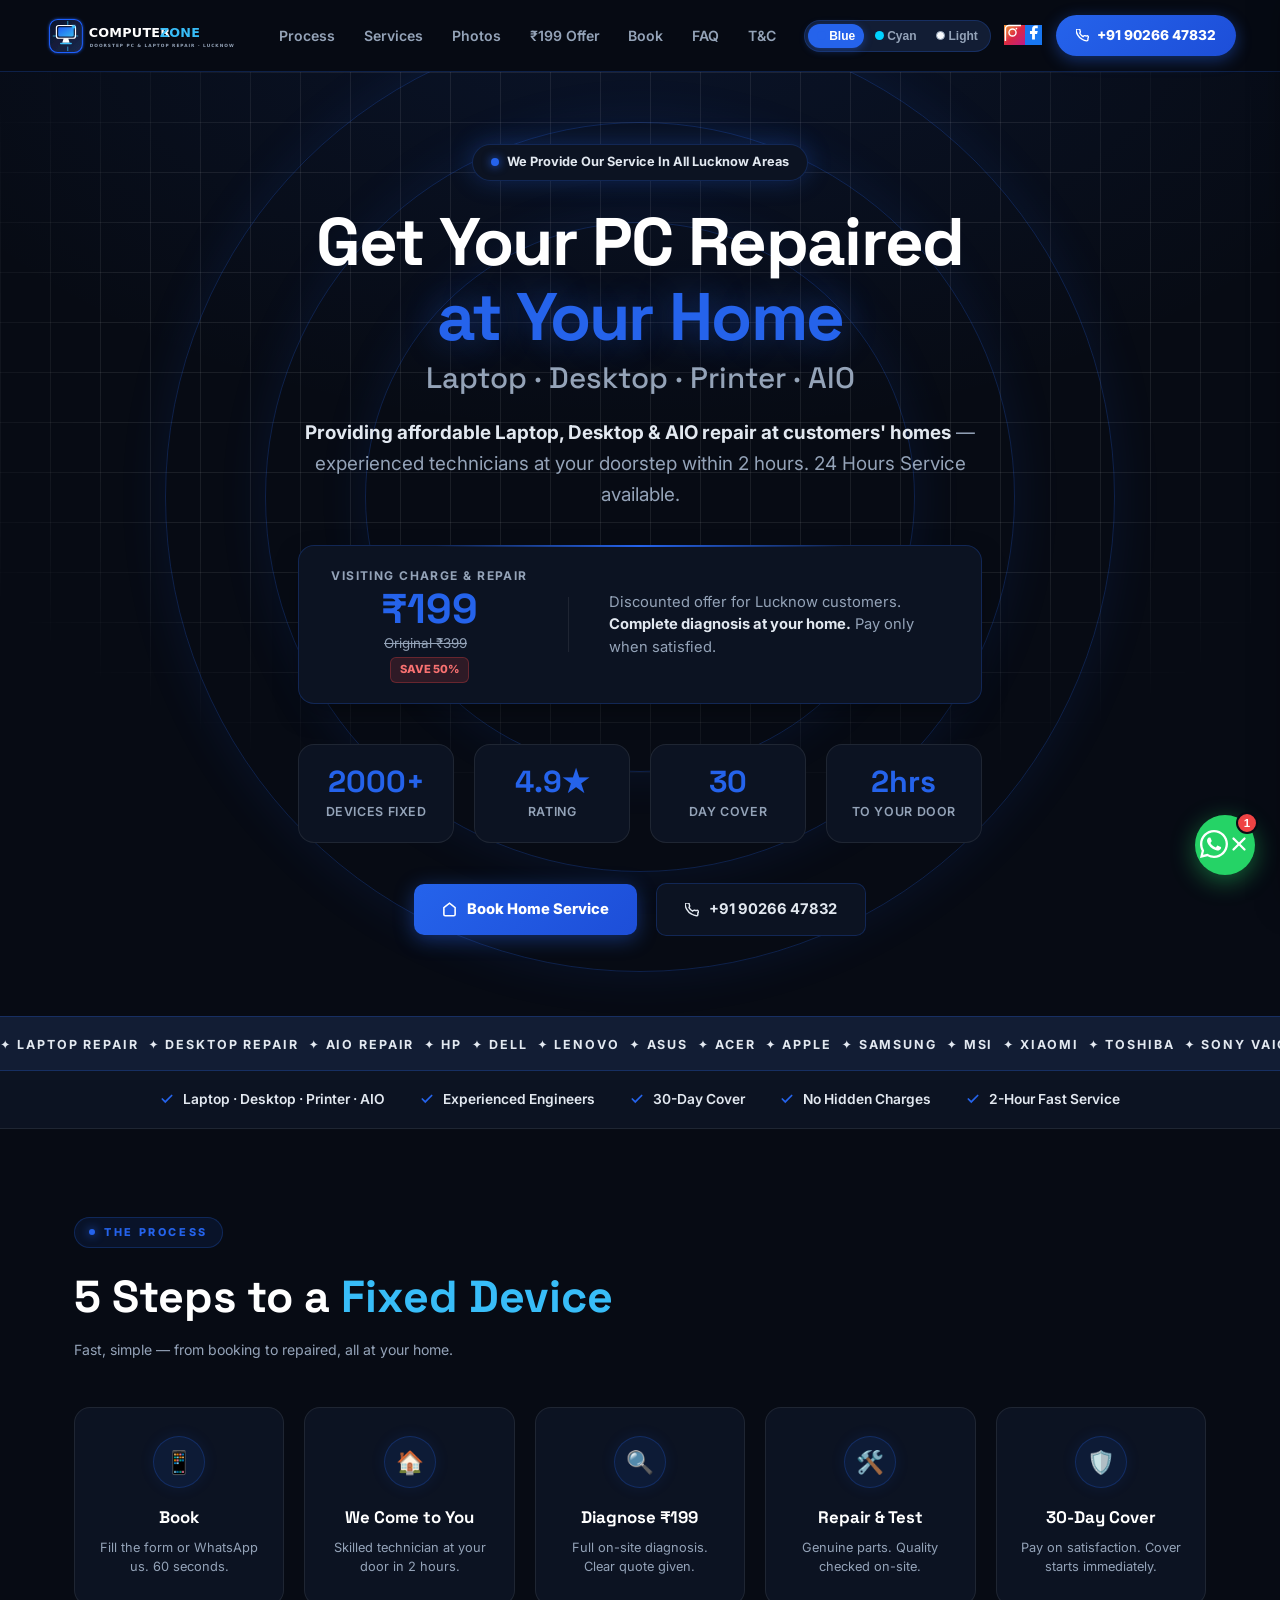
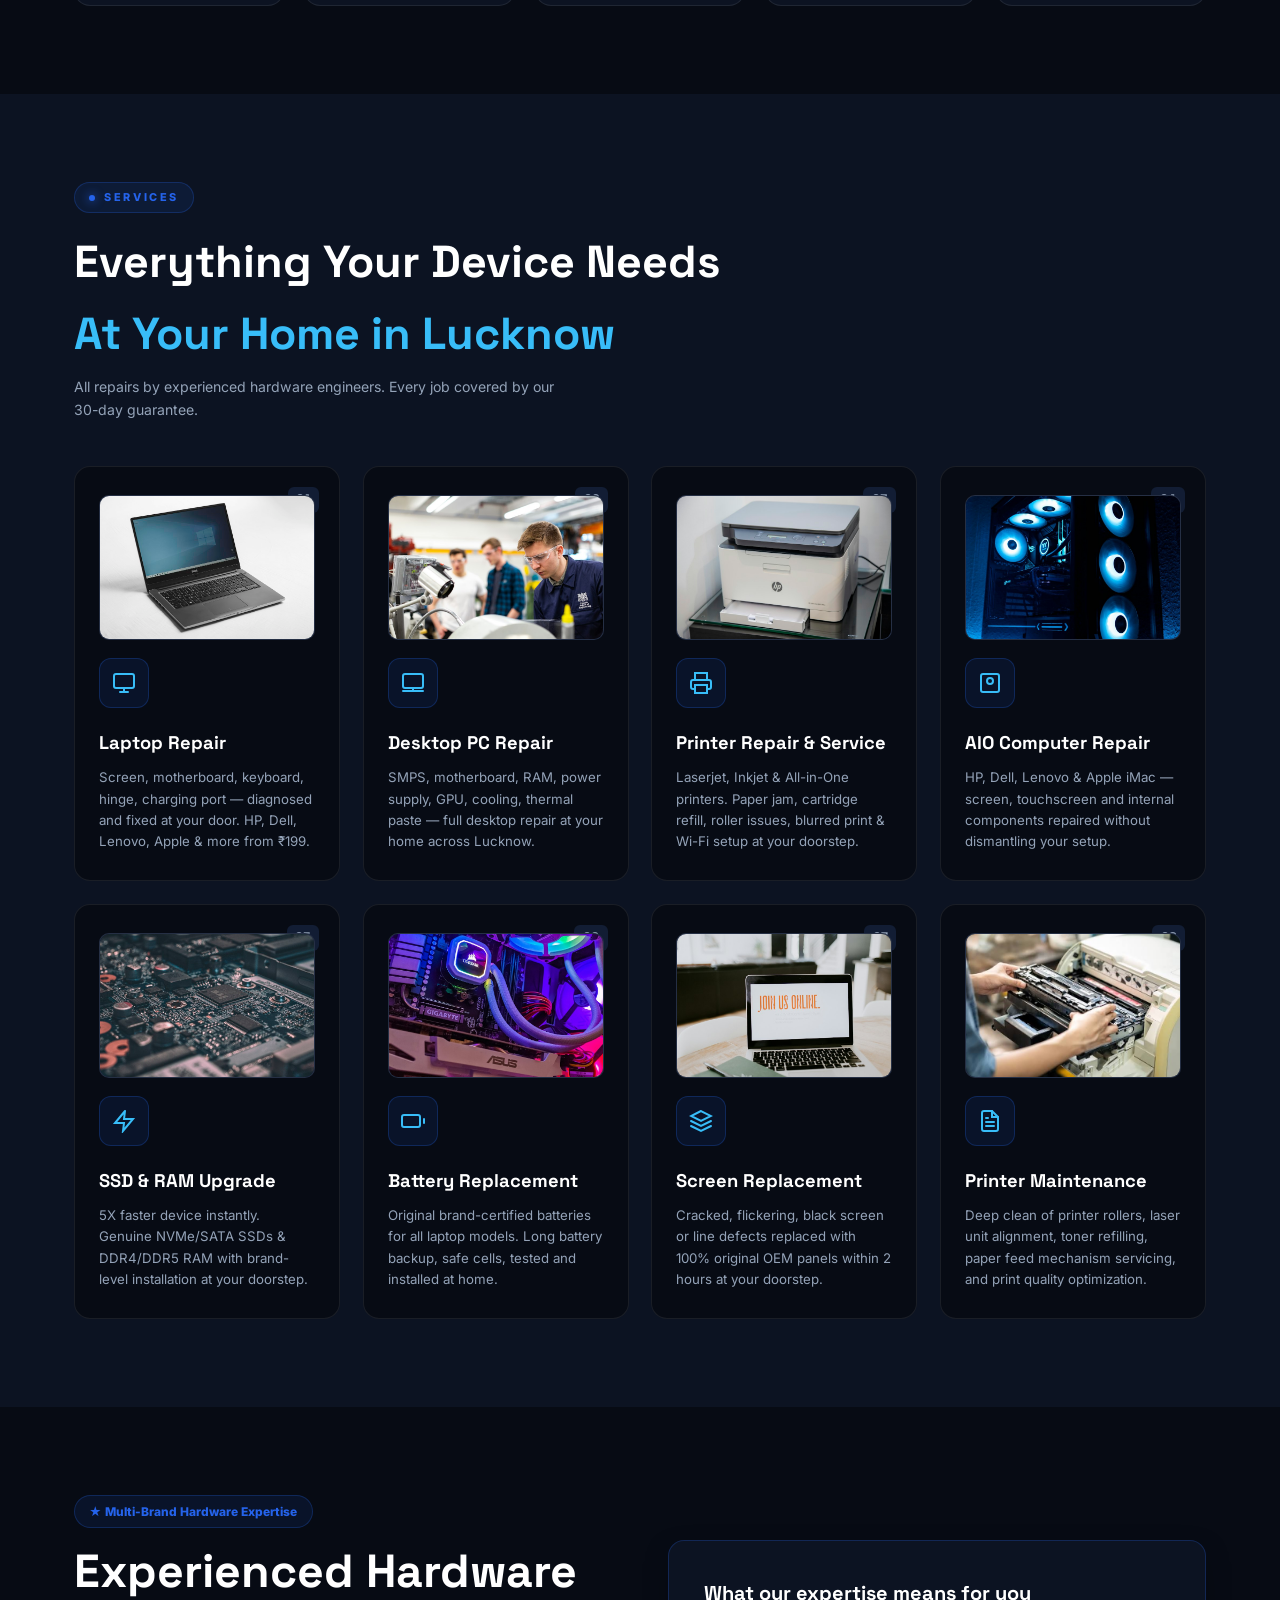
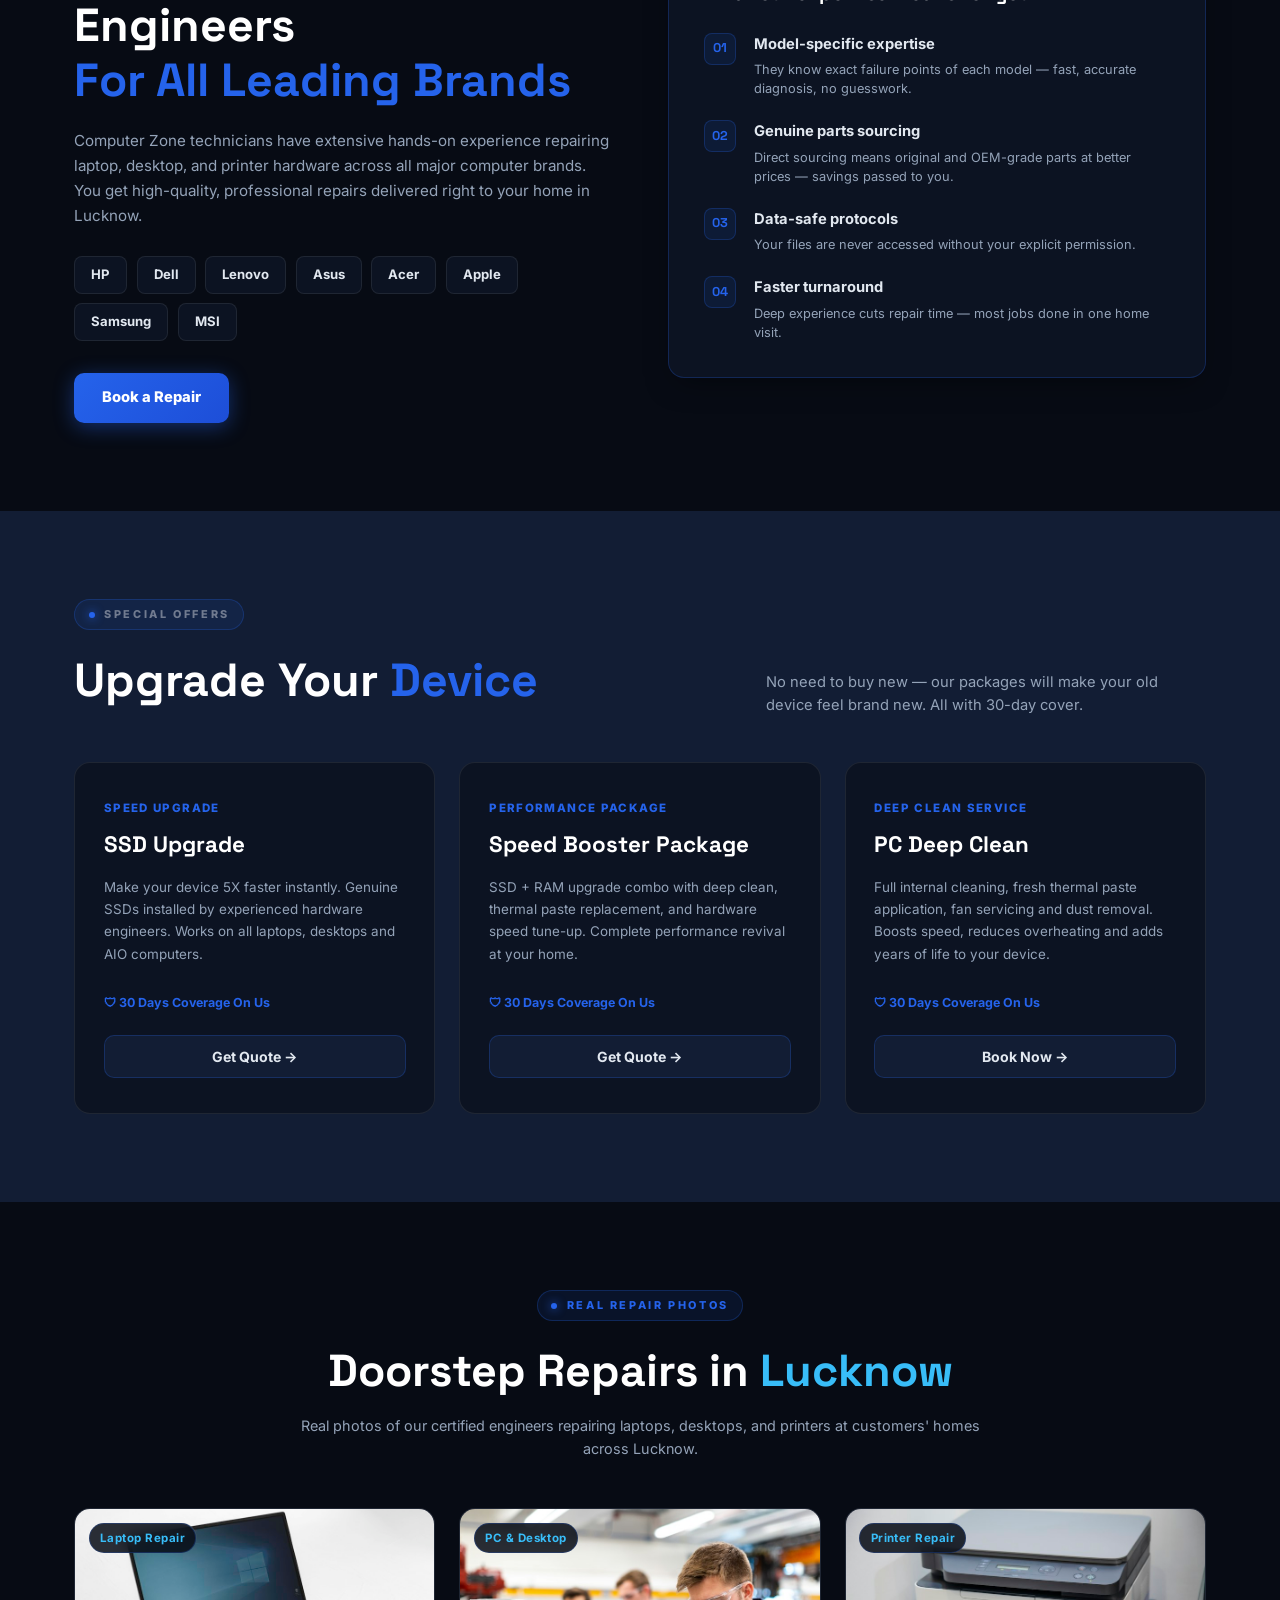
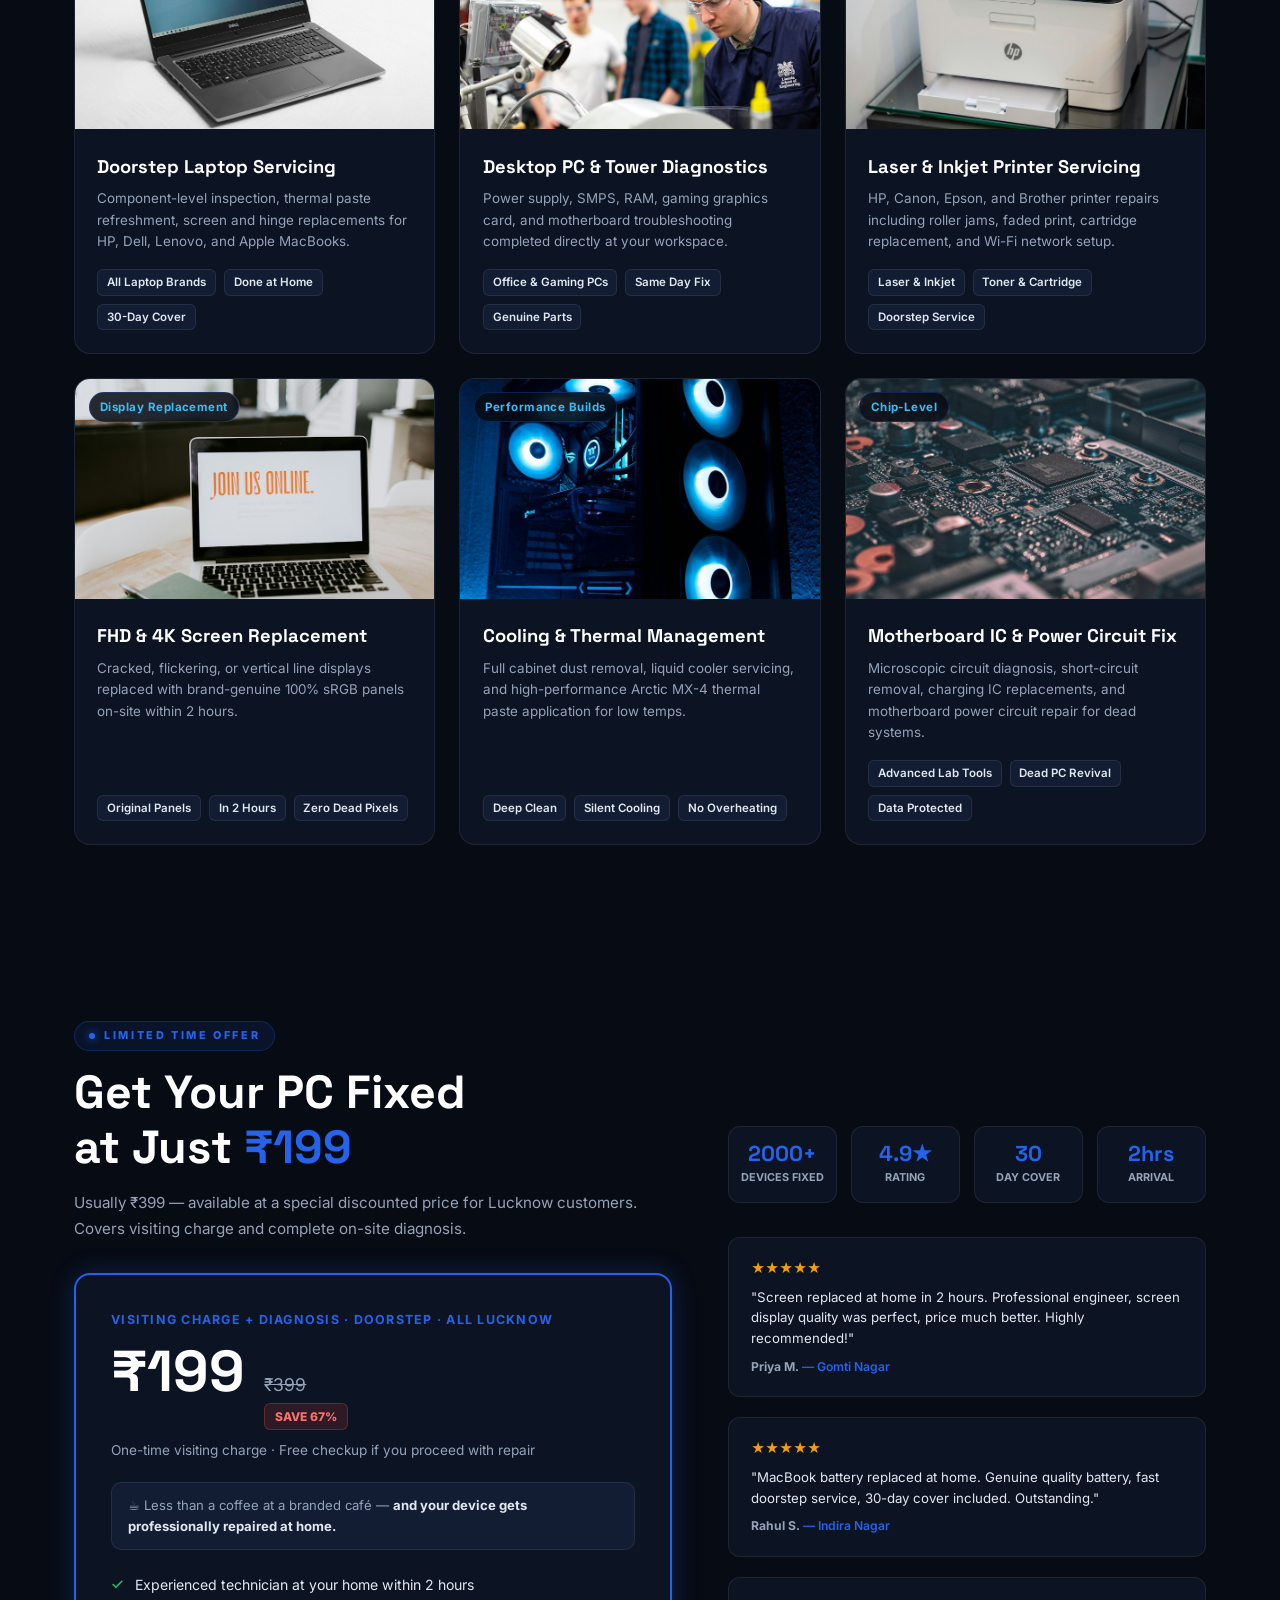
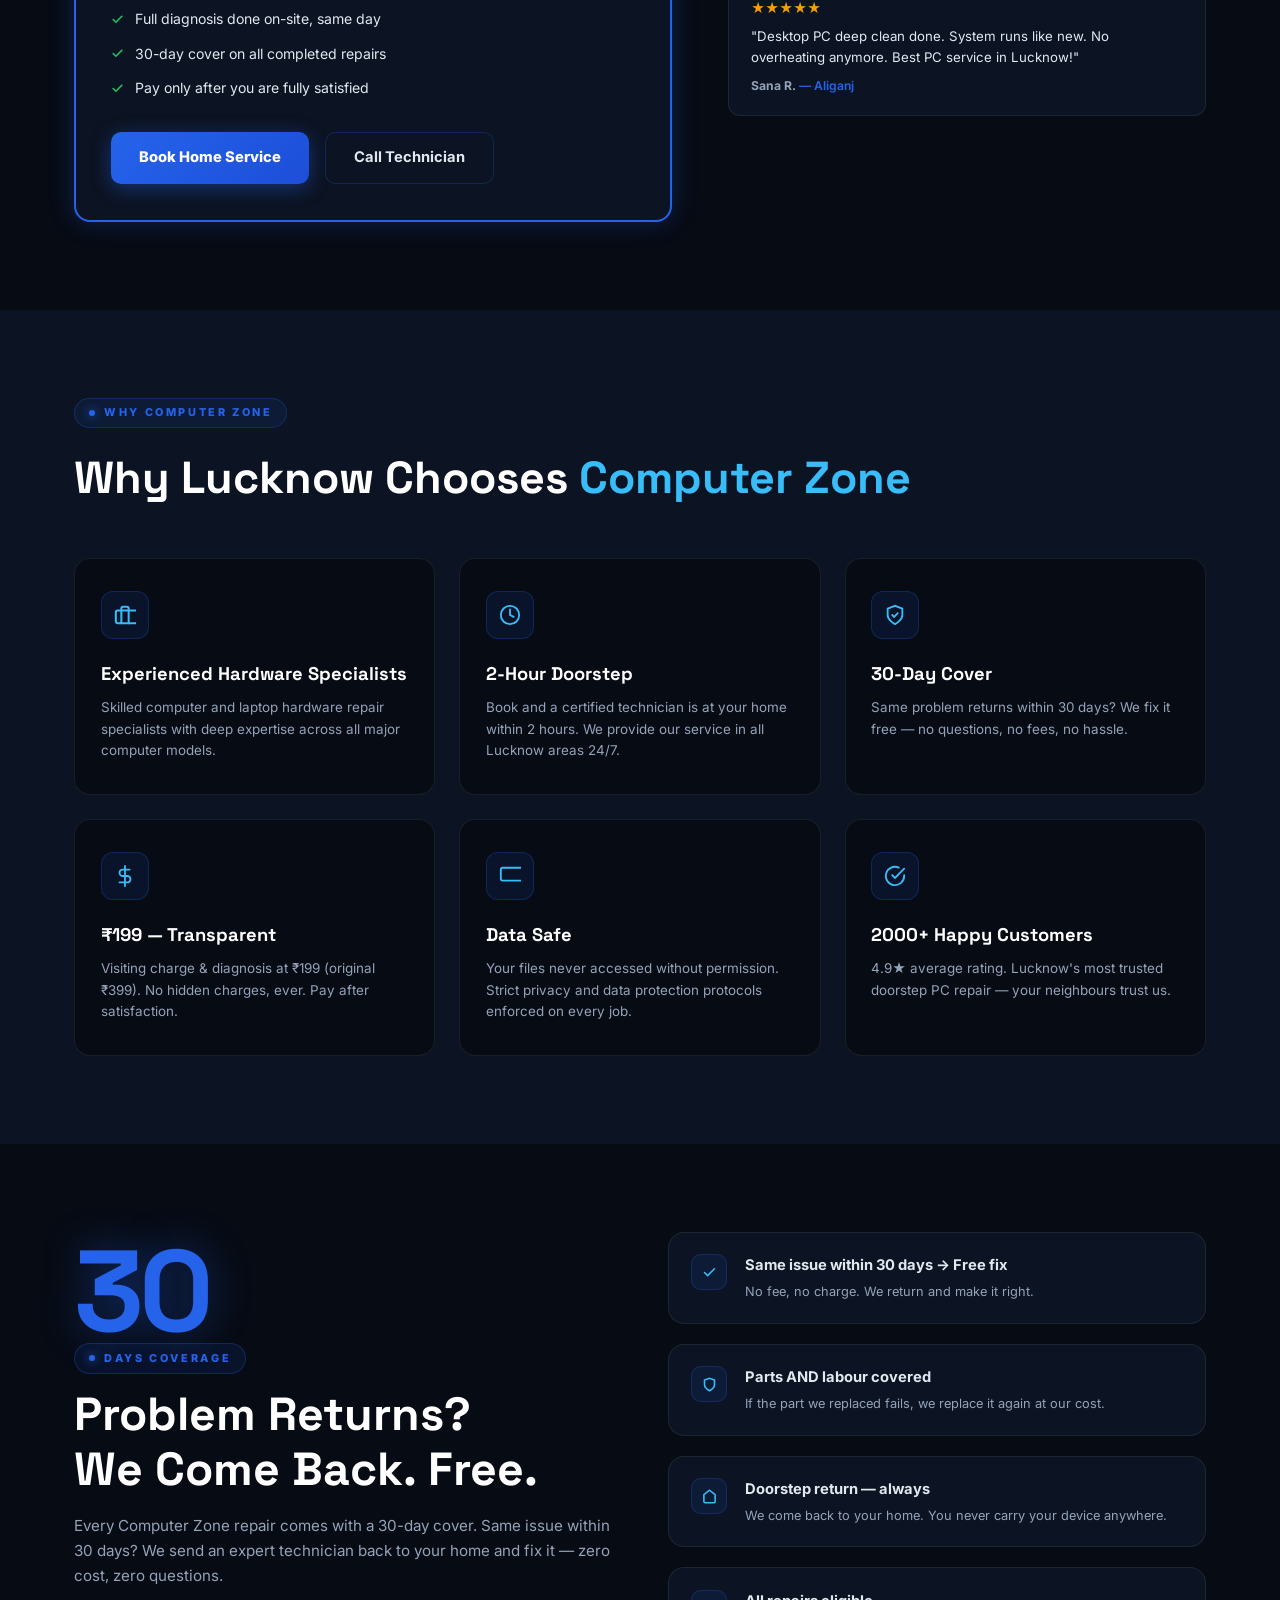
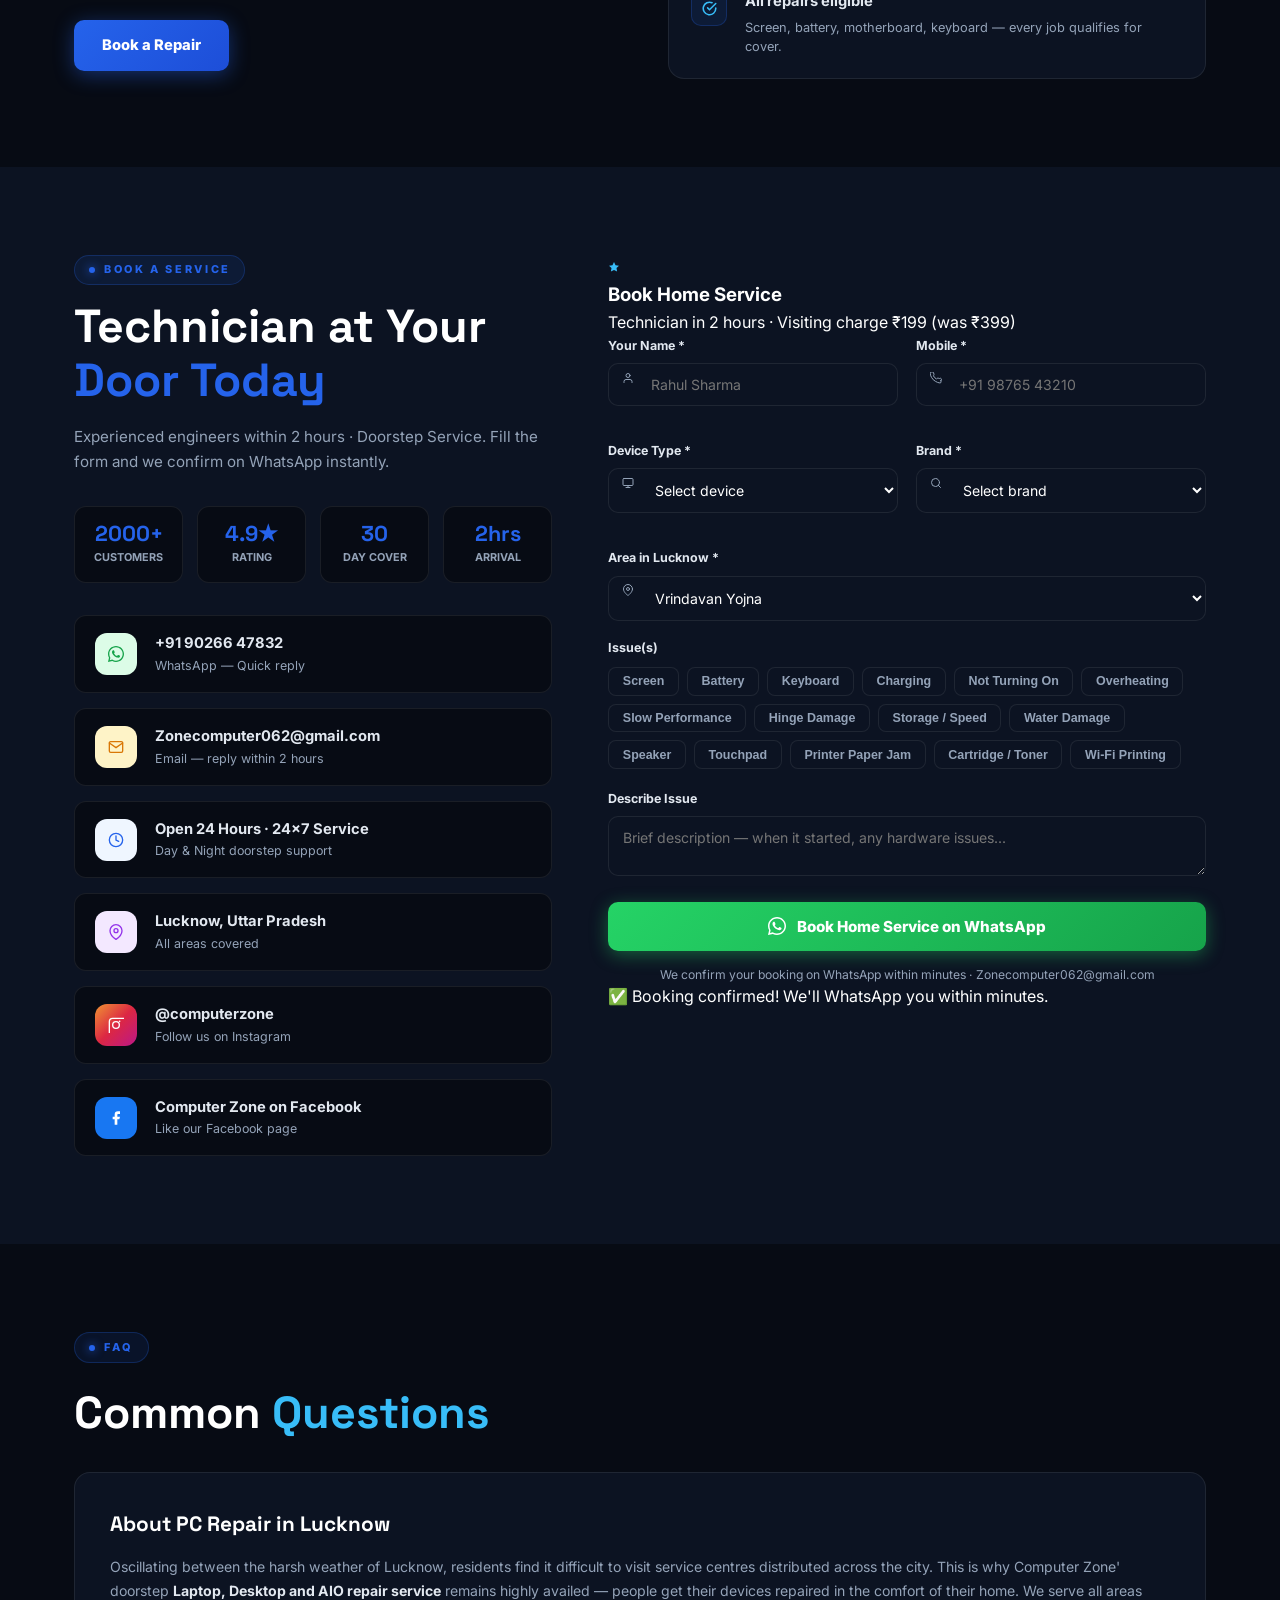
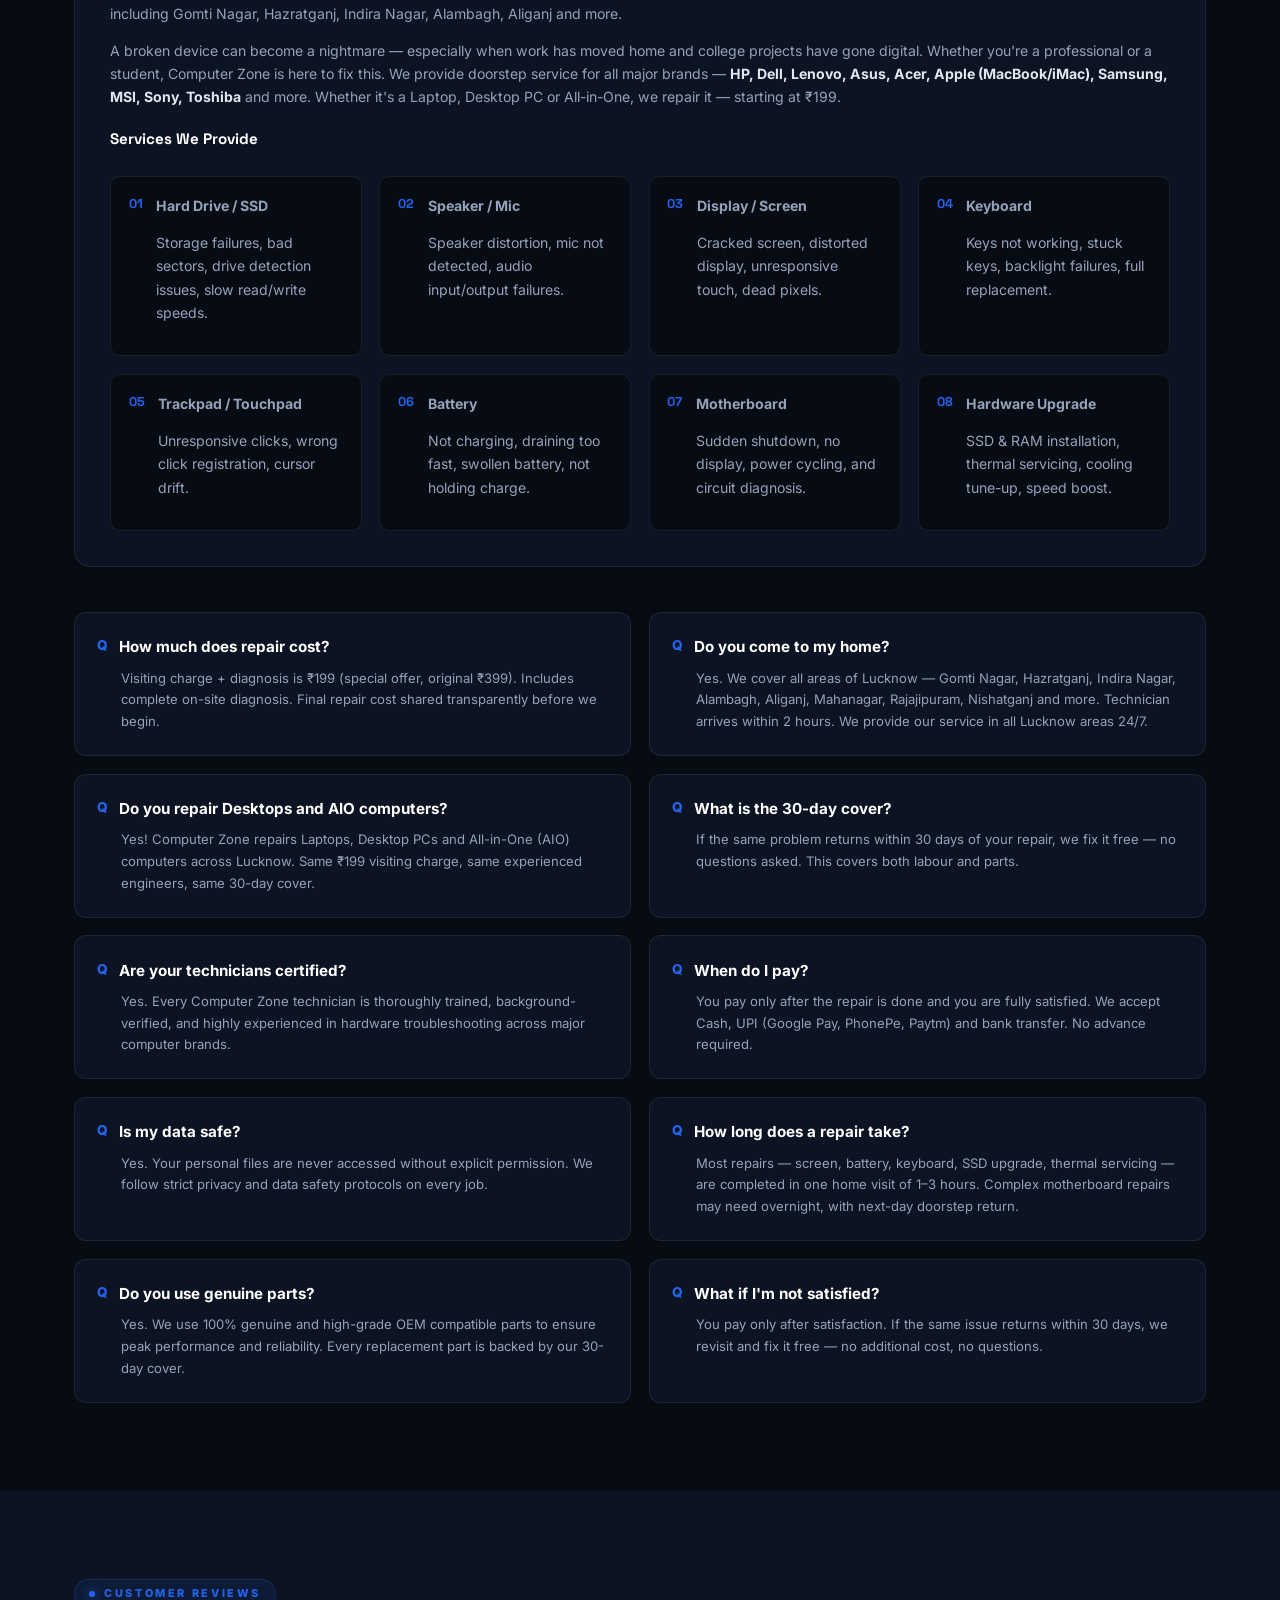
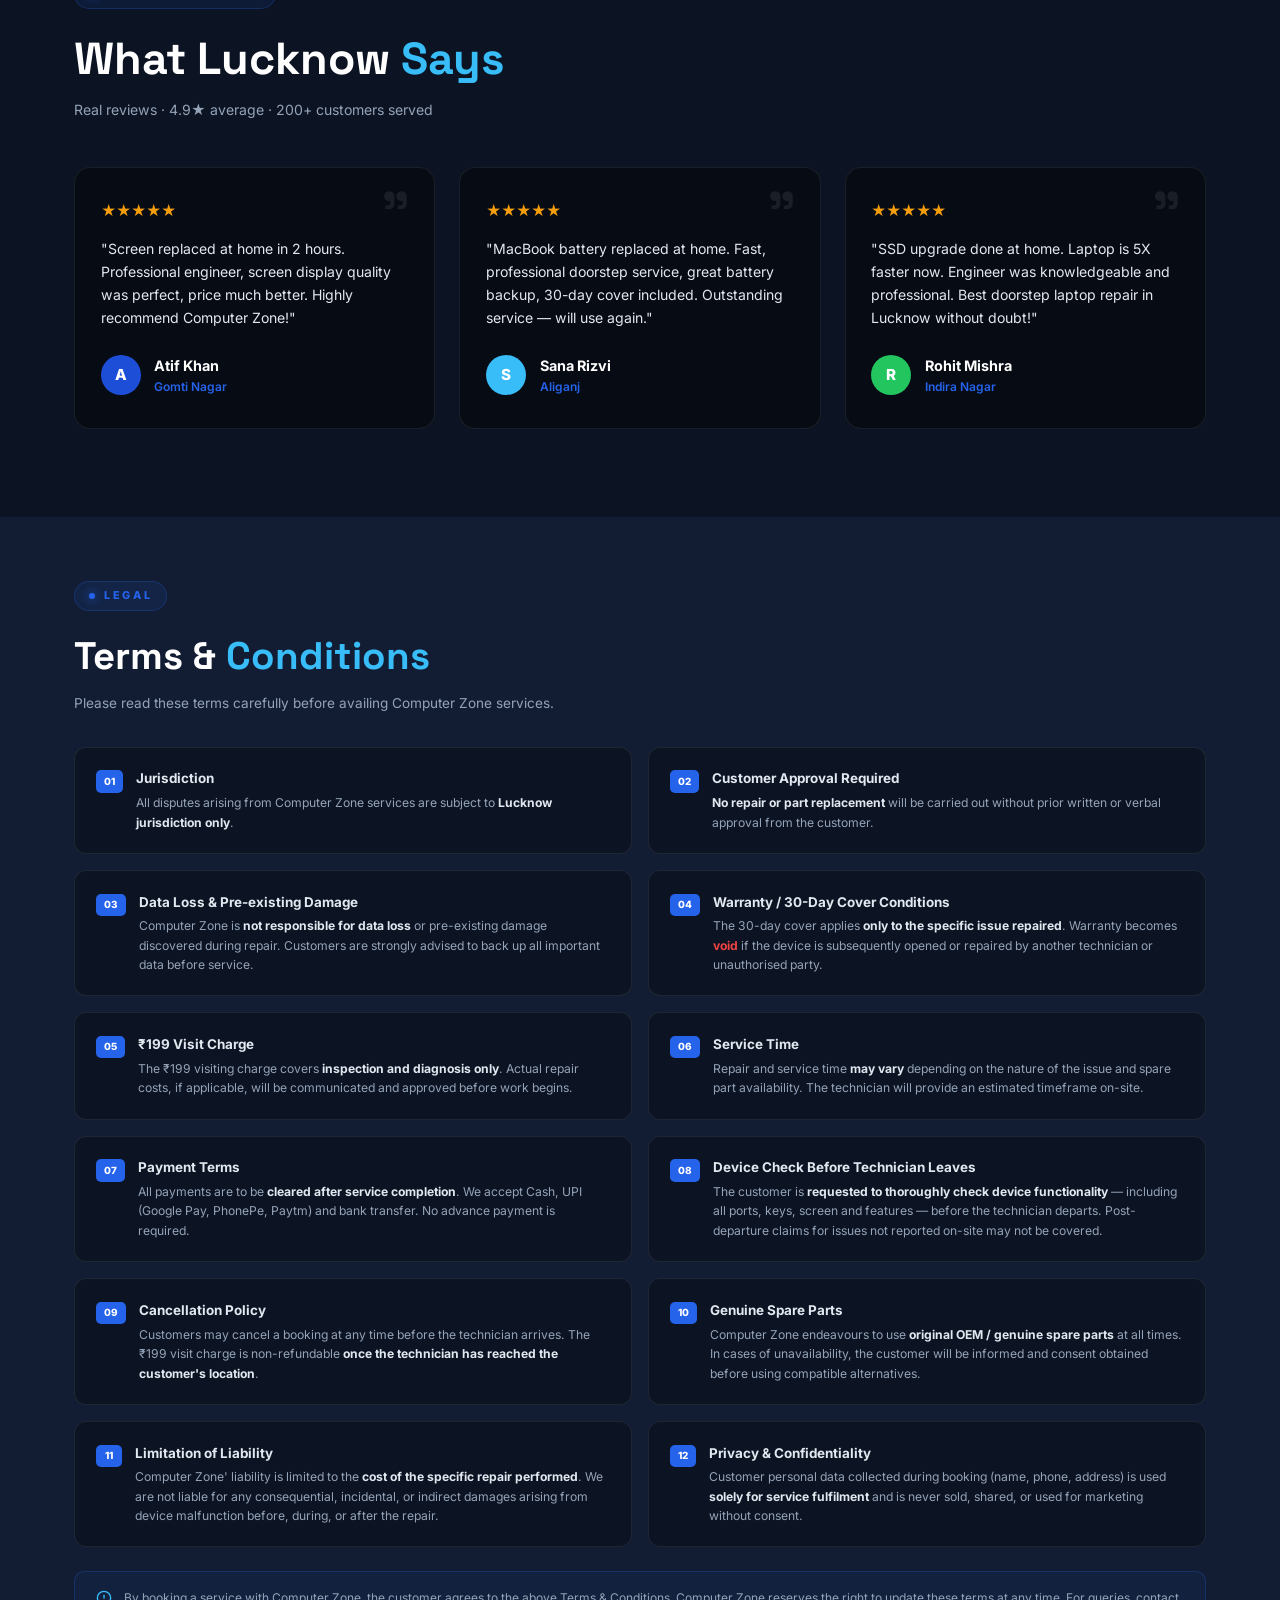
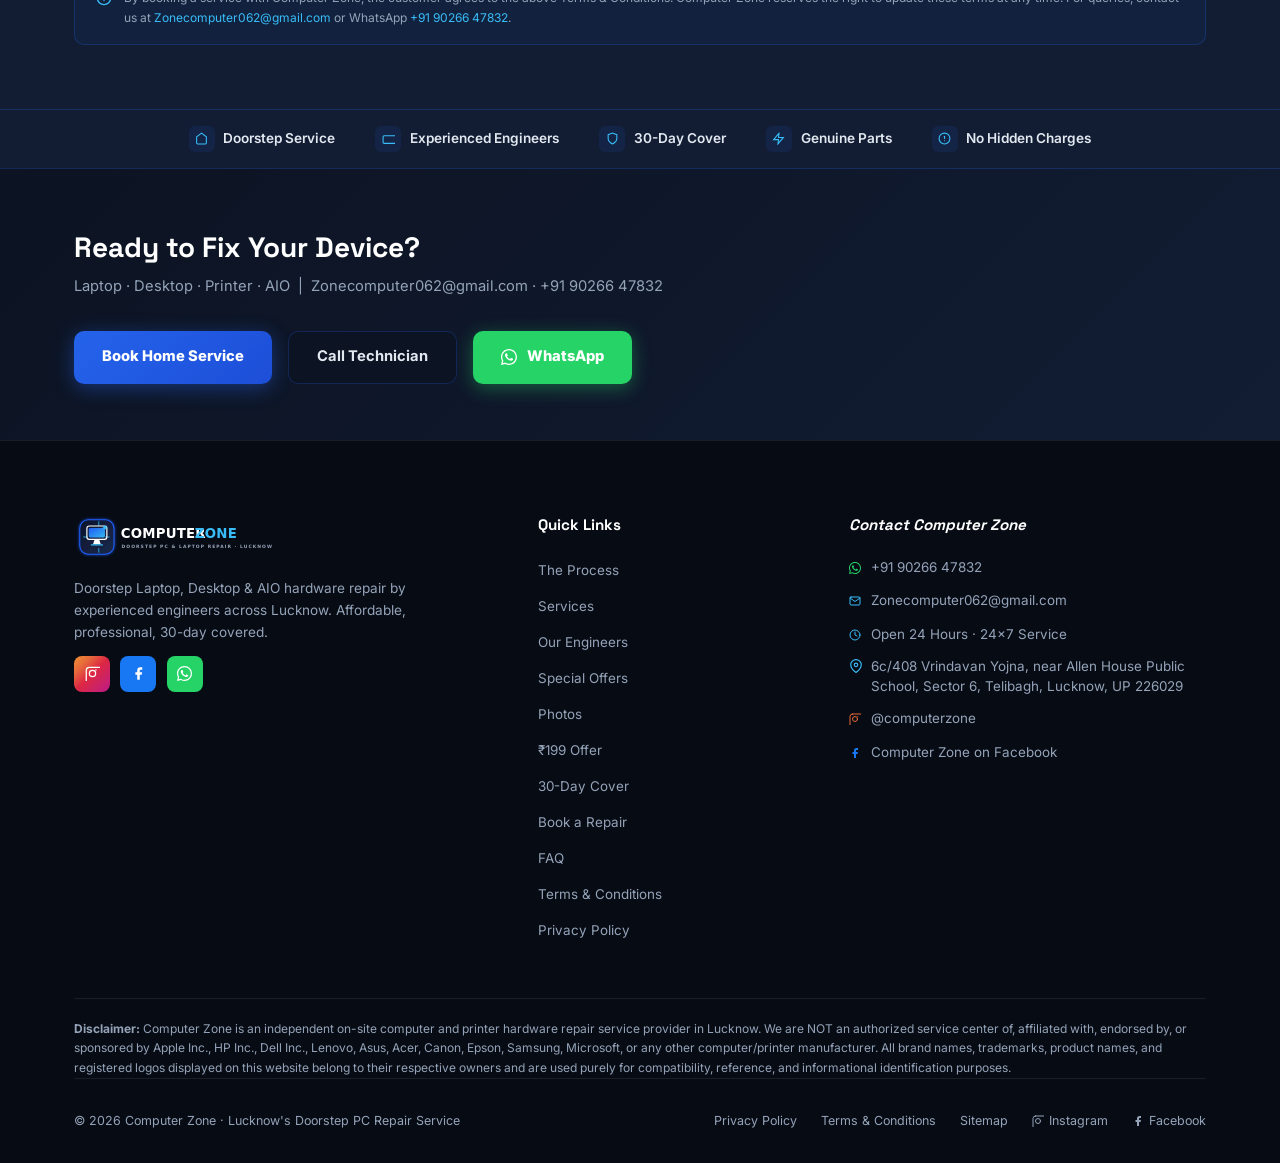
==== commit a33c0624: "updated to able to run google ads" ====
--- a/index.html
+++ b/index.html
@@ -4,16 +4,16 @@
   <meta charset="UTF-8">
   <meta name="viewport" content="width=device-width, initial-scale=1.0">
   <title>Computer Zone — Doorstep Laptop, Desktop, Printer &amp; PC Repair Lucknow | ₹199</title>
-  <meta name="description" content="Doorstep Laptop, Desktop, Printer &amp; PC repair in Lucknow starting at ₹199 (was ₹399). Brand-trained technicians at your home within 2 hours. 24 Hours Service. Call +91 90266 47832.">
-  <meta name="keywords" content="laptop repair lucknow, desktop repair lucknow, printer repair lucknow, AIO repair lucknow, doorstep laptop repair lucknow, computer repair at home lucknow, computerzone, HP laptop repair lucknow, Dell laptop repair lucknow, MacBook repair lucknow">
+  <meta name="description" content="Doorstep Laptop, Desktop, Printer &amp; PC repair in Lucknow starting at ₹199 (was ₹399). Experienced technicians at your home within 2 hours. 24 Hours Service. Call +91 90266 47832.">
+  <meta name="keywords" content="laptop repair lucknow, desktop repair lucknow, printer repair lucknow, AIO repair lucknow, doorstep laptop repair lucknow, computer repair at home lucknow, computerzone, laptop repair service lucknow">
   <meta name="robots" content="index, follow">
-  <!-- Canonical link can be set to live domain on production -->
+  <link rel="canonical" href="https://thecomputerzone.in/">
   <meta name="geo.region" content="IN-UP">
   <meta name="geo.placename" content="Lucknow, Uttar Pradesh, India">
   <meta property="og:type" content="website">
-  <meta property="og:url" content="https://computerzone.in/">
+  <meta property="og:url" content="https://thecomputerzone.in/">
   <meta property="og:title" content="Computer Zone — Doorstep Laptop, PC &amp; Printer Repair Lucknow | ₹199">
-  <meta property="og:description" content="Laptop, Desktop, Printer &amp; PC repair at your home in Lucknow. Brand-trained technicians within 2 hours. 24 Hours Service. ₹199 (was ₹399). Call +91 90266 47832.">
+  <meta property="og:description" content="Laptop, Desktop, Printer &amp; PC repair at your home in Lucknow. Experienced technicians within 2 hours. 24 Hours Service. ₹199 (was ₹399). Call +91 90266 47832.">
   <meta property="og:see_also" content="https://www.instagram.com/computerzone.lucknow/">
   <meta property="og:see_also" content="https://www.facebook.com/computerzone.lucknow">
   <meta name="theme-color" content="#080B14">
@@ -24,12 +24,12 @@
   <script type="application/ld+json">
   {
     "@context":"https://schema.org","@type":"LocalBusiness",
-    "name":"Computer Zone","description":"Doorstep Laptop, Desktop, Printer and PC repair in Lucknow. Brand-trained technicians within 2 hours. 24 Hours Service. ₹199 diagnosis. 30-day cover.",
-    "url":"https://computerzone.in/","telephone":"+919026647832","email":"Zonecomputer062@gmail.com","priceRange":"₹199",
+    "name":"Computer Zone","description":"Doorstep Laptop, Desktop, Printer and PC hardware repair in Lucknow. Experienced technicians within 2 hours. ₹199 diagnosis. 30-day cover.",
+    "url":"https://thecomputerzone.in/","telephone":"+919026647832","email":"Zonecomputer062@gmail.com","priceRange":"₹199",
     "address":{"@type":"PostalAddress","streetAddress":"6c/408 Vrindavan Yojna, near Allen House Public School, Sector 6, Telibagh","addressLocality":"Lucknow","addressRegion":"Uttar Pradesh","postalCode":"226029","addressCountry":"IN"},
     "geo":{"@type":"GeoCoordinates","latitude":26.8467,"longitude":80.9462},
     "openingHoursSpecification":[{"@type":"OpeningHoursSpecification","dayOfWeek":["Monday","Tuesday","Wednesday","Thursday","Friday","Saturday","Sunday"],"opens":"00:00","closes":"23:59"}],
-    "aggregateRating":{"@type":"AggregateRating","ratingValue":"4.9","reviewCount":"2000","bestRating":"5"},
+    "aggregateRating":{"@type":"AggregateRating","ratingValue":"4.9","reviewCount":"185","bestRating":"5"},
     "sameAs":["https://wa.me/919026647832","https://www.instagram.com/computerzone.lucknow/","https://www.facebook.com/computerzone.lucknow"]
   }
   </script>
@@ -200,7 +200,7 @@
   <div class="hero-content">
     <div class="hero-badge"><span class="hbdot"></span>We Provide Our Service In All Lucknow Areas</div>
     <h1>Get Your PC Repaired<br><span class="blue">at Your Home</span><br><span class="thin">Laptop · Desktop · Printer · AIO</span></h1>
-    <p class="hero-mission"><strong>Providing affordable Laptop, Desktop &amp; AIO repair at customers' homes</strong> — brand-trained technicians at your doorstep within 2 hours. 24 Hours Service available.</p>
+    <p class="hero-mission"><strong>Providing affordable Laptop, Desktop &amp; AIO repair at customers' homes</strong> — experienced technicians at your doorstep within 2 hours. 24 Hours Service available.</p>
 
     <!-- Price strip -->
     <div class="hero-price-strip">
@@ -241,7 +241,7 @@
 <!-- ==================== TRUST BADGES STRIP ==================== -->
 <div class="trust-strip"><div class="trust-inner">
   <div class="ti"><svg class="ti-check" width="14" height="14" viewBox="0 0 24 24" fill="none" stroke="currentColor" stroke-width="3" stroke-linecap="round"><polyline points="20 6 9 17 4 12"/></svg>Laptop · Desktop · Printer · AIO</div>
-  <div class="ti"><svg class="ti-check" width="14" height="14" viewBox="0 0 24 24" fill="none" stroke="currentColor" stroke-width="3" stroke-linecap="round"><polyline points="20 6 9 17 4 12"/></svg>Brand-Trained Engineers</div>
+  <div class="ti"><svg class="ti-check" width="14" height="14" viewBox="0 0 24 24" fill="none" stroke="currentColor" stroke-width="3" stroke-linecap="round"><polyline points="20 6 9 17 4 12"/></svg>Experienced Engineers</div>
   <div class="ti"><svg class="ti-check" width="14" height="14" viewBox="0 0 24 24" fill="none" stroke="currentColor" stroke-width="3" stroke-linecap="round"><polyline points="20 6 9 17 4 12"/></svg>30-Day Cover</div>
   <div class="ti"><svg class="ti-check" width="14" height="14" viewBox="0 0 24 24" fill="none" stroke="currentColor" stroke-width="3" stroke-linecap="round"><polyline points="20 6 9 17 4 12"/></svg>No Hidden Charges</div>
   <div class="ti"><svg class="ti-check" width="14" height="14" viewBox="0 0 24 24" fill="none" stroke="currentColor" stroke-width="3" stroke-linecap="round"><polyline points="20 6 9 17 4 12"/></svg>2-Hour Fast Service</div>
@@ -256,7 +256,7 @@
     <p style="font-size:.88rem;color:var(--muted);margin-bottom:0">Fast, simple — from booking to repaired, all at your home.</p>
     <ol class="steps-row" role="list">
       <li class="step"><div class="step-circle">📱</div><h4>Book</h4><p>Fill the form or WhatsApp us. 60 seconds.</p></li>
-      <li class="step"><div class="step-circle">🏠</div><h4>We Come to You</h4><p>Brand-trained tech at your door in 2 hours.</p></li>
+      <li class="step"><div class="step-circle">🏠</div><h4>We Come to You</h4><p>Skilled technician at your door in 2 hours.</p></li>
       <li class="step"><div class="step-circle">🔍</div><h4>Diagnose ₹199</h4><p>Full on-site diagnosis. Clear quote given.</p></li>
       <li class="step"><div class="step-circle">🛠️</div><h4>Repair &amp; Test</h4><p>Genuine parts. Quality checked on-site.</p></li>
       <li class="step"><div class="step-circle">🛡️</div><h4>30-Day Cover</h4><p>Pay on satisfaction. Cover starts immediately.</p></li>
@@ -270,7 +270,7 @@
   <div class="container">
     <div class="eyebrow">Services</div>
     <h2 id="svc-h" style="font-family:'Space Grotesk',sans-serif;font-size:clamp(1.8rem,3.5vw,2.8rem);font-weight:700;color:var(--white);margin-bottom:.4rem">Everything Your Device Needs<br><em style="color:var(--blue2);font-style:normal">At Your Home in Lucknow</em></h2>
-    <p style="font-size:.88rem;color:var(--muted);max-width:500px">All repairs by brand-trained engineers. Every job covered by our 30-day guarantee.</p>
+    <p style="font-size:.88rem;color:var(--muted);max-width:500px">All repairs by experienced hardware engineers. Every job covered by our 30-day guarantee.</p>
     <div class="svc-grid" role="list">
       <!-- 01: Laptop Repair -->
       <article class="svc-card" role="listitem">
@@ -341,30 +341,30 @@
         <div class="svc-card-img"><img src="images/printer_service_2.jpg" alt="Printer toner cartridge service and maintenance" loading="lazy"></div>
         <div class="svc-icon"><svg width="24" height="24" viewBox="0 0 24 24" fill="none" stroke="var(--blue2)" stroke-width="2" stroke-linecap="round"><path d="M14 2H6a2 2 0 0 0-2 2v16a2 2 0 0 0 2 2h12a2 2 0 0 0 2-2V8z"/><polyline points="14 2 14 8 20 8"/><line x1="16" y1="13" x2="8" y2="13"/><line x1="16" y1="17" x2="8" y2="17"/><polyline points="10 9 9 9 8 9"/></svg></div>
         <h3>Printer Maintenance</h3>
-        <p>Deep clean of printer rollers, laser unit alignment, toner refilling, driver setup, and network scanner integration.</p>
-      </article>
-    </div>
-  </div>
-</section>
-
-<!-- ═══ BRAND TRAINED ═══ -->
-<!-- ==================== BRAND-TRAINED ENGINEERS ==================== -->
+        <p>Deep clean of printer rollers, laser unit alignment, toner refilling, paper feed mechanism servicing, and print quality optimization.</p>
+      </article>
+    </div>
+  </div>
+</section>
+
+<!-- ═══ EXPERIENCED HARDWARE ENGINEERS ═══ -->
+<!-- ==================== EXPERIENCED HARDWARE ENGINEERS ==================== -->
 <section class="section brand-section" id="brand" aria-labelledby="brand-h">
   <div class="container">
     <div class="brand-grid">
       <div>
-        <div class="brand-pill">★ Our Biggest Differentiator</div>
-        <h2 id="brand-h" class="brand-h2">Our Engineers Worked at<br><em>Official Brand Service Centres</em></h2>
-        <p class="brand-p">Computer Zone engineers have real hands-on experience inside HP, Dell, Lenovo, Asus and Apple's official authorised service centres. You get brand-quality repairs delivered to your home in Lucknow.</p>
+        <div class="brand-pill">★ Multi-Brand Hardware Expertise</div>
+        <h2 id="brand-h" class="brand-h2">Experienced Hardware Engineers<br><em>For All Leading Brands</em></h2>
+        <p class="brand-p">Computer Zone technicians have extensive hands-on experience repairing laptop, desktop, and printer hardware across all major computer brands. You get high-quality, professional repairs delivered right to your home in Lucknow.</p>
         <div class="brand-chips" role="list">
           <span class="brand-chip" role="listitem">HP</span><span class="brand-chip" role="listitem">Dell</span><span class="brand-chip" role="listitem">Lenovo</span><span class="brand-chip" role="listitem">Asus</span><span class="brand-chip" role="listitem">Acer</span><span class="brand-chip" role="listitem">Apple</span><span class="brand-chip" role="listitem">Samsung</span><span class="brand-chip" role="listitem">MSI</span>
         </div>
         <a href="#booking" class="btn btn-blue">Book a Repair</a>
       </div>
       <div class="brand-card">
-        <h3 class="bc-title">What brand training means for you</h3>
+        <h3 class="bc-title">What our expertise means for you</h3>
         <div class="bc-item"><div class="bc-num">01</div><div><p class="bc-t">Model-specific expertise</p><p class="bc-p">They know exact failure points of each model — fast, accurate diagnosis, no guesswork.</p></div></div>
-        <div class="bc-item"><div class="bc-num">02</div><div><p class="bc-t">Genuine parts sourcing</p><p class="bc-p">Brand connections mean original parts at better prices — savings passed to you.</p></div></div>
+        <div class="bc-item"><div class="bc-num">02</div><div><p class="bc-t">Genuine parts sourcing</p><p class="bc-p">Direct sourcing means original and OEM-grade parts at better prices — savings passed to you.</p></div></div>
         <div class="bc-item"><div class="bc-num">03</div><div><p class="bc-t">Data-safe protocols</p><p class="bc-p">Your files are never accessed without your explicit permission.</p></div></div>
         <div class="bc-item"><div class="bc-num">04</div><div><p class="bc-t">Faster turnaround</p><p class="bc-p">Deep experience cuts repair time — most jobs done in one home visit.</p></div></div>
       </div>
@@ -387,14 +387,14 @@
       <article class="upg-card u1" role="listitem">
         <p class="upg-tag">Speed Upgrade</p>
         <h3 class="upg-name">SSD Upgrade</h3>
-        <p class="upg-desc">Make your device 5X faster instantly. Genuine SSDs installed by brand-trained engineers. Works on all laptops, desktops and AIO computers.</p>
+        <p class="upg-desc">Make your device 5X faster instantly. Genuine SSDs installed by experienced hardware engineers. Works on all laptops, desktops and AIO computers.</p>
         <div class="upg-cover">🛡 30 Days Coverage On Us</div>
         <button class="upg-cta" onclick="document.getElementById('booking').scrollIntoView({behavior:'smooth'})">Get Quote →</button>
       </article>
       <article class="upg-card u2" role="listitem">
         <p class="upg-tag">Performance Package</p>
         <h3 class="upg-name">Speed Booster Package</h3>
-        <p class="upg-desc">SSD + RAM upgrade combo with deep clean, thermal paste replacement and OS optimisation. Complete performance revival at your home.</p>
+        <p class="upg-desc">SSD + RAM upgrade combo with deep clean, thermal paste replacement, and hardware speed tune-up. Complete performance revival at your home.</p>
         <div class="upg-cover">🛡 30 Days Coverage On Us</div>
         <button class="upg-cta" onclick="document.getElementById('booking').scrollIntoView({behavior:'smooth'})">Get Quote →</button>
       </article>
@@ -471,7 +471,7 @@
           <div class="showcase-badge-row">
             <span class="showcase-badge">Laser &amp; Inkjet</span>
             <span class="showcase-badge">Toner &amp; Cartridge</span>
-            <span class="showcase-badge">Doorstep Support</span>
+            <span class="showcase-badge">Doorstep Service</span>
           </div>
         </div>
       </article>
@@ -518,7 +518,7 @@
         </div>
         <div class="showcase-body">
           <h3 class="showcase-title">Motherboard IC &amp; Power Circuit Fix</h3>
-          <p class="showcase-desc">Microscopic circuit diagnosis, short-circuit removal, charging IC replacements, and BIOS re-flashing for dead systems.</p>
+          <p class="showcase-desc">Microscopic circuit diagnosis, short-circuit removal, charging IC replacements, and motherboard power circuit repair for dead systems.</p>
           <div class="showcase-badge-row">
             <span class="showcase-badge">Advanced Lab Tools</span>
             <span class="showcase-badge">Dead PC Revival</span>
@@ -552,7 +552,7 @@
           <p class="pc-sub">One-time visiting charge · Free checkup if you proceed with repair</p>
           <div class="pc-coffee">☕ <span>Less than a coffee at a branded café — <strong>and your device gets professionally repaired at home.</strong></span></div>
           <ul class="pc-checks" role="list">
-            <li class="pc-check"><svg width="13" height="13" viewBox="0 0 24 24" fill="none" stroke="#22C55E" stroke-width="3" stroke-linecap="round"><polyline points="20 6 9 17 4 12"/></svg>Brand-trained technician at your home within 2 hours</li>
+            <li class="pc-check"><svg width="13" height="13" viewBox="0 0 24 24" fill="none" stroke="#22C55E" stroke-width="3" stroke-linecap="round"><polyline points="20 6 9 17 4 12"/></svg>Experienced technician at your home within 2 hours</li>
             <li class="pc-check"><svg width="13" height="13" viewBox="0 0 24 24" fill="none" stroke="#22C55E" stroke-width="3" stroke-linecap="round"><polyline points="20 6 9 17 4 12"/></svg>Full diagnosis done on-site, same day</li>
             <li class="pc-check"><svg width="13" height="13" viewBox="0 0 24 24" fill="none" stroke="#22C55E" stroke-width="3" stroke-linecap="round"><polyline points="20 6 9 17 4 12"/></svg>30-day cover on all completed repairs</li>
             <li class="pc-check"><svg width="13" height="13" viewBox="0 0 24 24" fill="none" stroke="#22C55E" stroke-width="3" stroke-linecap="round"><polyline points="20 6 9 17 4 12"/></svg>Pay only after you are fully satisfied</li>
@@ -570,8 +570,8 @@
           <div class="mstat"><div class="mstat-num">30</div><div class="mstat-label">Day Cover</div></div>
           <div class="mstat"><div class="mstat-num">2hrs</div><div class="mstat-label">Arrival</div></div>
         </div>
-        <div class="mini-rev"><div class="mr-stars">★★★★★</div><p class="mr-text">"Screen replaced at home in 2 hours. Engineer came from Dell's official centre — quality identical, price much better."</p><p class="mr-author">Priya M. <span class="mr-loc">— Gomti Nagar</span></p></div>
-        <div class="mini-rev"><div class="mr-stars">★★★★★</div><p class="mr-text">"MacBook battery done at home. Same quality as Apple service centre, much cheaper. 30-day cover included. Outstanding."</p><p class="mr-author">Rahul S. <span class="mr-loc">— Indira Nagar</span></p></div>
+        <div class="mini-rev"><div class="mr-stars">★★★★★</div><p class="mr-text">"Screen replaced at home in 2 hours. Professional engineer, screen display quality was perfect, price much better. Highly recommended!"</p><p class="mr-author">Priya M. <span class="mr-loc">— Gomti Nagar</span></p></div>
+        <div class="mini-rev"><div class="mr-stars">★★★★★</div><p class="mr-text">"MacBook battery replaced at home. Genuine quality battery, fast doorstep service, 30-day cover included. Outstanding."</p><p class="mr-author">Rahul S. <span class="mr-loc">— Indira Nagar</span></p></div>
         <div class="mini-rev"><div class="mr-stars">★★★★★</div><p class="mr-text">"Desktop PC deep clean done. System runs like new. No overheating anymore. Best PC service in Lucknow!"</p><p class="mr-author">Sana R. <span class="mr-loc">— Aliganj</span></p></div>
       </aside>
     </div>
@@ -587,8 +587,8 @@
     <div class="why-grid" role="list">
       <article class="why-card" role="listitem">
         <div class="wc-icon"><svg width="22" height="22" viewBox="0 0 24 24" fill="none" stroke="var(--blue2)" stroke-width="2.2" stroke-linecap="round"><rect x="2" y="7" width="30" height="14" rx="2"/><path d="M16 21V5a2 2 0 00-2-2h-4a2 2 0 00-2 2v16"/></svg></div>
-        <h3>Brand-Trained Engineers</h3>
-        <p>Ex-HP, Dell, Lenovo, Apple official service centre technicians. No other service in Lucknow offers this level of expertise.</p>
+        <h3>Experienced Hardware Specialists</h3>
+        <p>Skilled computer and laptop hardware repair specialists with deep expertise across all major computer models.</p>
       </article>
       <article class="why-card" role="listitem">
         <div class="wc-icon"><svg width="22" height="22" viewBox="0 0 24 24" fill="none" stroke="var(--blue2)" stroke-width="2" stroke-linecap="round"><circle cx="12" cy="12" r="10"/><polyline points="12 6 12 12 16 14"/></svg></div>
@@ -608,7 +608,7 @@
       <article class="why-card" role="listitem">
         <div class="wc-icon"><svg width="22" height="22" viewBox="0 0 24 24" fill="none" stroke="var(--blue2)" stroke-width="2" stroke-linecap="round"><rect x="2" y="3" width="30" height="14" rx="2"/></svg></div>
         <h3>Data Safe</h3>
-        <p>Your files never accessed without permission. Brand-centre data protocols enforced on every job.</p>
+        <p>Your files never accessed without permission. Strict privacy and data protection protocols enforced on every job.</p>
       </article>
       <article class="why-card" role="listitem">
         <div class="wc-icon"><svg width="22" height="22" viewBox="0 0 24 24" fill="none" stroke="var(--blue2)" stroke-width="2" stroke-linecap="round"><path d="M22 11.08V12a10 10 0 11-5.93-9.14"/><polyline points="22 4 12 14.01 9 11.01"/></svg></div>
@@ -628,7 +628,7 @@
         <div class="cover-big"><span>30</span></div>
         <div class="eyebrow" style="margin-top:-.4rem">Days Coverage</div>
         <h2 id="cov-h" class="cover-h2">Problem Returns?<br>We Come Back. Free.</h2>
-        <p class="cover-p">Every Computer Zone repair comes with a 30-day cover. Same issue within 30 days? We send a brand-trained technician back to your home and fix it — zero cost, zero questions.</p>
+        <p class="cover-p">Every Computer Zone repair comes with a 30-day cover. Same issue within 30 days? We send an expert technician back to your home and fix it — zero cost, zero questions.</p>
         <a href="#booking" class="btn btn-blue">Book a Repair</a>
       </div>
       <div class="cover-items" role="list">
@@ -650,7 +650,7 @@
       <div class="bk-left">
         <div class="eyebrow">Book a Service</div>
         <h2 id="bk-h">Technician at Your<br><em>Door Today</em></h2>
-        <p>Brand-trained engineers within 2 hours · 24 Hours Service. Fill the form and we confirm on WhatsApp instantly.</p>
+        <p>Experienced engineers within 2 hours · Doorstep Service. Fill the form and we confirm on WhatsApp instantly.</p>
         <div class="stat-strip" role="list">
           <div class="ss-box"><div class="ss-num">2000+</div><div class="ss-label">Customers</div></div>
           <div class="ss-box"><div class="ss-num">4.9★</div><div class="ss-label">Rating</div></div>
@@ -739,7 +739,7 @@
             <button type="button" class="itag" onclick="this.classList.toggle('on')">Overheating</button>
             <button type="button" class="itag" onclick="this.classList.toggle('on')">Slow Performance</button>
             <button type="button" class="itag" onclick="this.classList.toggle('on')">Hinge Damage</button>
-            <button type="button" class="itag" onclick="this.classList.toggle('on')">Virus/Software</button>
+            <button type="button" class="itag" onclick="this.classList.toggle('on')">Storage / Speed</button>
             <button type="button" class="itag" onclick="this.classList.toggle('on')">Water Damage</button>
             <button type="button" class="itag" onclick="this.classList.toggle('on')">Speaker</button>
             <button type="button" class="itag" onclick="this.classList.toggle('on')">Touchpad</button>
@@ -748,7 +748,7 @@
             <button type="button" class="itag" onclick="this.classList.toggle('on')">Wi-Fi Printing</button>
           </div>
           <div class="fg"><label for="f-desc">Describe Issue</label>
-            <textarea id="f-desc" placeholder="Brief description — when it started, any error messages..." style="padding-left:.85rem"></textarea>
+            <textarea id="f-desc" placeholder="Brief description — when it started, any hardware issues..." style="padding-left:.85rem"></textarea>
           </div>
           <button type="button" class="btn-submit" onclick="submitPageForm()">
             <svg width="18" height="18" viewBox="0 0 24 24" fill="white"><path d="M17.472 14.382c-.297-.149-1.758-.867-2.03-.967-.273-.099-.471-.148-.67.15-.197.297-.767.966-.94 1.164-.173.199-.347.223-.644.075-.297-.15-1.255-.463-2.39-1.475-.883-.788-1.48-1.761-1.653-2.059-.173-.297-.018-.458.13-.606.134-.133.298-.347.446-.52.149-.174.198-.298.298-.497.099-.198.05-.371-.025-.52-.075-.149-.669-1.612-.916-2.207-.242-.579-.487-.5-.669-.51-.173-.008-.371-.01-.57-.01-.198 0-.52.074-.792.372-.272.297-1.04 1.016-1.04 2.479 0 1.462 1.065 2.875 1.213 3.074.149.198 2.096 3.2 5.077 4.487.709.306 1.262.489 1.694.625.712.227 1.36.195 1.871.118.571-.085 1.758-.719 2.006-1.413.248-.694.248-1.289.173-1.413-.074-.124-.272-.198-.57-.347z"/><path d="M12 0C5.373 0 0 5.373 0 12c0 2.09.541 4.054 1.485 5.766L0 24l6.41-1.467A11.945 11.945 0 0012 24c6.627 0 12-5.373 12-12S18.627 0 12 0zm0 22c-1.885 0-3.656-.502-5.186-1.378l-.371-.22-3.805.871.908-3.71-.242-.383A9.944 9.944 0 012 12C2 6.477 6.477 2 12 2s10 4.477 10 10-4.477 10-10 10z"/></svg>
@@ -776,27 +776,27 @@
 
       <h4 style="font-family:'Space Grotesk',sans-serif;font-size:.95rem;font-weight:700;color:var(--white);margin:1.2rem 0 .9rem">Services We Provide</h4>
       <div class="svc-detail-grid">
-        <div class="svc-detail"><span class="svc-detail-num">01</span><div><p class="svc-detail-title">Hard Drive / SSD</p><p class="svc-detail-p">Blue screens, floating pixels, storage failures, slow read/write speeds.</p></div></div>
+        <div class="svc-detail"><span class="svc-detail-num">01</span><div><p class="svc-detail-title">Hard Drive / SSD</p><p class="svc-detail-p">Storage failures, bad sectors, drive detection issues, slow read/write speeds.</p></div></div>
         <div class="svc-detail"><span class="svc-detail-num">02</span><div><p class="svc-detail-title">Speaker / Mic</p><p class="svc-detail-p">Speaker distortion, mic not detected, audio input/output failures.</p></div></div>
         <div class="svc-detail"><span class="svc-detail-num">03</span><div><p class="svc-detail-title">Display / Screen</p><p class="svc-detail-p">Cracked screen, distorted display, unresponsive touch, dead pixels.</p></div></div>
         <div class="svc-detail"><span class="svc-detail-num">04</span><div><p class="svc-detail-title">Keyboard</p><p class="svc-detail-p">Keys not working, stuck keys, backlight failures, full replacement.</p></div></div>
         <div class="svc-detail"><span class="svc-detail-num">05</span><div><p class="svc-detail-title">Trackpad / Touchpad</p><p class="svc-detail-p">Unresponsive clicks, wrong click registration, cursor drift.</p></div></div>
         <div class="svc-detail"><span class="svc-detail-num">06</span><div><p class="svc-detail-title">Battery</p><p class="svc-detail-p">Not charging, draining too fast, swollen battery, not holding charge.</p></div></div>
-        <div class="svc-detail"><span class="svc-detail-num">07</span><div><p class="svc-detail-title">Motherboard</p><p class="svc-detail-p">Sudden shutdown, boot failures, Windows errors, virus damage.</p></div></div>
-        <div class="svc-detail"><span class="svc-detail-num">08</span><div><p class="svc-detail-title">Software / OS</p><p class="svc-detail-p">Windows install, driver setup, virus removal, OS crashes, slow performance.</p></div></div>
+        <div class="svc-detail"><span class="svc-detail-num">07</span><div><p class="svc-detail-title">Motherboard</p><p class="svc-detail-p">Sudden shutdown, no display, power cycling, and circuit diagnosis.</p></div></div>
+        <div class="svc-detail"><span class="svc-detail-num">08</span><div><p class="svc-detail-title">Hardware Upgrade</p><p class="svc-detail-p">SSD &amp; RAM installation, thermal servicing, cooling tune-up, speed boost.</p></div></div>
       </div>
     </div>
 
     <div class="faq-grid" itemscope itemtype="https://schema.org/FAQPage">
       <div class="faq-item" itemscope itemprop="mainEntity" itemtype="https://schema.org/Question"><h3 itemprop="name"><span class="faq-q">Q</span>How much does repair cost?</h3><div itemprop="acceptedAnswer" itemscope itemtype="https://schema.org/Answer"><p itemprop="text">Visiting charge + diagnosis is ₹199 (special offer, original ₹399). Includes complete on-site diagnosis. Final repair cost shared transparently before we begin.</p></div></div>
       <div class="faq-item" itemscope itemprop="mainEntity" itemtype="https://schema.org/Question"><h3 itemprop="name"><span class="faq-q">Q</span>Do you come to my home?</h3><div itemprop="acceptedAnswer" itemscope itemtype="https://schema.org/Answer"><p itemprop="text">Yes. We cover all areas of Lucknow — Gomti Nagar, Hazratganj, Indira Nagar, Alambagh, Aliganj, Mahanagar, Rajajipuram, Nishatganj and more. Technician arrives within 2 hours. We provide our service in all Lucknow areas 24/7.</p></div></div>
-      <div class="faq-item" itemscope itemprop="mainEntity" itemtype="https://schema.org/Question"><h3 itemprop="name"><span class="faq-q">Q</span>Do you repair Desktops and AIO computers?</h3><div itemprop="acceptedAnswer" itemscope itemtype="https://schema.org/Answer"><p itemprop="text">Yes! Computer Zone repairs Laptops, Desktop PCs and All-in-One (AIO) computers across Lucknow. Same ₹199 visiting charge, same brand-trained engineers, same 30-day cover.</p></div></div>
+      <div class="faq-item" itemscope itemprop="mainEntity" itemtype="https://schema.org/Question"><h3 itemprop="name"><span class="faq-q">Q</span>Do you repair Desktops and AIO computers?</h3><div itemprop="acceptedAnswer" itemscope itemtype="https://schema.org/Answer"><p itemprop="text">Yes! Computer Zone repairs Laptops, Desktop PCs and All-in-One (AIO) computers across Lucknow. Same ₹199 visiting charge, same experienced engineers, same 30-day cover.</p></div></div>
       <div class="faq-item" itemscope itemprop="mainEntity" itemtype="https://schema.org/Question"><h3 itemprop="name"><span class="faq-q">Q</span>What is the 30-day cover?</h3><div itemprop="acceptedAnswer" itemscope itemtype="https://schema.org/Answer"><p itemprop="text">If the same problem returns within 30 days of your repair, we fix it free — no questions asked. This covers both labour and parts.</p></div></div>
-      <div class="faq-item" itemscope itemprop="mainEntity" itemtype="https://schema.org/Question"><h3 itemprop="name"><span class="faq-q">Q</span>Are your technicians certified?</h3><div itemprop="acceptedAnswer" itemscope itemtype="https://schema.org/Answer"><p itemprop="text">Yes. Every Computer Zone engineer previously worked at an official brand service centre — HP, Dell, Lenovo, Asus, Apple etc. Thoroughly background-verified before joining us.</p></div></div>
+      <div class="faq-item" itemscope itemprop="mainEntity" itemtype="https://schema.org/Question"><h3 itemprop="name"><span class="faq-q">Q</span>Are your technicians certified?</h3><div itemprop="acceptedAnswer" itemscope itemtype="https://schema.org/Answer"><p itemprop="text">Yes. Every Computer Zone technician is thoroughly trained, background-verified, and highly experienced in hardware troubleshooting across major computer brands.</p></div></div>
       <div class="faq-item" itemscope itemprop="mainEntity" itemtype="https://schema.org/Question"><h3 itemprop="name"><span class="faq-q">Q</span>When do I pay?</h3><div itemprop="acceptedAnswer" itemscope itemtype="https://schema.org/Answer"><p itemprop="text">You pay only after the repair is done and you are fully satisfied. We accept Cash, UPI (Google Pay, PhonePe, Paytm) and bank transfer. No advance required.</p></div></div>
-      <div class="faq-item" itemscope itemprop="mainEntity" itemtype="https://schema.org/Question"><h3 itemprop="name"><span class="faq-q">Q</span>Is my data safe?</h3><div itemprop="acceptedAnswer" itemscope itemtype="https://schema.org/Answer"><p itemprop="text">Yes. Your personal files are never accessed without explicit permission. We follow strict brand-service-centre data safety protocols on every job.</p></div></div>
-      <div class="faq-item" itemscope itemprop="mainEntity" itemtype="https://schema.org/Question"><h3 itemprop="name"><span class="faq-q">Q</span>How long does a repair take?</h3><div itemprop="acceptedAnswer" itemscope itemtype="https://schema.org/Answer"><p itemprop="text">Most repairs — screen, battery, keyboard, SSD upgrade, virus removal — are completed in one home visit of 1–3 hours. Complex motherboard repairs may need overnight, with next-day doorstep return.</p></div></div>
-      <div class="faq-item" itemscope itemprop="mainEntity" itemtype="https://schema.org/Question"><h3 itemprop="name"><span class="faq-q">Q</span>Do you use genuine parts?</h3><div itemprop="acceptedAnswer" itemscope itemtype="https://schema.org/Answer"><p itemprop="text">Yes. We use genuine OEM parts sourced through brand connections our engineers built at official service centres. This is why we can back repairs with a 30-day cover.</p></div></div>
+      <div class="faq-item" itemscope itemprop="mainEntity" itemtype="https://schema.org/Question"><h3 itemprop="name"><span class="faq-q">Q</span>Is my data safe?</h3><div itemprop="acceptedAnswer" itemscope itemtype="https://schema.org/Answer"><p itemprop="text">Yes. Your personal files are never accessed without explicit permission. We follow strict privacy and data safety protocols on every job.</p></div></div>
+      <div class="faq-item" itemscope itemprop="mainEntity" itemtype="https://schema.org/Question"><h3 itemprop="name"><span class="faq-q">Q</span>How long does a repair take?</h3><div itemprop="acceptedAnswer" itemscope itemtype="https://schema.org/Answer"><p itemprop="text">Most repairs — screen, battery, keyboard, SSD upgrade, thermal servicing — are completed in one home visit of 1–3 hours. Complex motherboard repairs may need overnight, with next-day doorstep return.</p></div></div>
+      <div class="faq-item" itemscope itemprop="mainEntity" itemtype="https://schema.org/Question"><h3 itemprop="name"><span class="faq-q">Q</span>Do you use genuine parts?</h3><div itemprop="acceptedAnswer" itemscope itemtype="https://schema.org/Answer"><p itemprop="text">Yes. We use 100% genuine and high-grade OEM compatible parts to ensure peak performance and reliability. Every replacement part is backed by our 30-day cover.</p></div></div>
       <div class="faq-item" itemscope itemprop="mainEntity" itemtype="https://schema.org/Question"><h3 itemprop="name"><span class="faq-q">Q</span>What if I'm not satisfied?</h3><div itemprop="acceptedAnswer" itemscope itemtype="https://schema.org/Answer"><p itemprop="text">You pay only after satisfaction. If the same issue returns within 30 days, we revisit and fix it free — no additional cost, no questions.</p></div></div>
     </div>
   </div>
@@ -808,10 +808,10 @@
   <div class="container">
     <div class="eyebrow">Customer Reviews</div>
     <h2 id="rev-h" style="font-family:'Space Grotesk',sans-serif;font-size:clamp(1.8rem,3.5vw,2.8rem);font-weight:700;color:var(--white);margin-bottom:.3rem">What Lucknow <em style="color:var(--blue2);font-style:normal">Says</em></h2>
-    <p style="font-size:.88rem;color:var(--muted)">Real reviews · 4.9★ average · 2000+ customers served</p>
+    <p style="font-size:.88rem;color:var(--muted)">Real reviews · 4.9★ average · 200+ customers served</p>
     <div class="rev-grid" role="list">
-      <article class="rev-card" role="listitem" itemscope itemtype="https://schema.org/Review"><span class="rev-qmark">"</span><div class="rev-stars">★★★★★</div><p class="rev-text" itemprop="reviewBody">"Screen replaced at home in 2 hours. Engineer had worked at Dell's official centre — quality was identical, price much better. Highly recommend Computer Zone!"</p><div class="rev-author"><div class="rev-av" style="background:var(--blue3)">A</div><div><p class="rev-name" itemprop="author">Atif Khan</p><p class="rev-loc">Gomti Nagar</p></div></div></article>
-      <article class="rev-card" role="listitem" itemscope itemtype="https://schema.org/Review"><span class="rev-qmark">"</span><div class="rev-stars">★★★★★</div><p class="rev-text" itemprop="reviewBody">"MacBook battery replaced at home. Same quality as Apple service centre, much cheaper. 30-day cover included. Outstanding service — will use again."</p><div class="rev-author"><div class="rev-av" style="background:var(--blue2)">S</div><div><p class="rev-name" itemprop="author">Sana Rizvi</p><p class="rev-loc">Aliganj</p></div></div></article>
+      <article class="rev-card" role="listitem" itemscope itemtype="https://schema.org/Review"><span class="rev-qmark">"</span><div class="rev-stars">★★★★★</div><p class="rev-text" itemprop="reviewBody">"Screen replaced at home in 2 hours. Professional engineer, screen display quality was perfect, price much better. Highly recommend Computer Zone!"</p><div class="rev-author"><div class="rev-av" style="background:var(--blue3)">A</div><div><p class="rev-name" itemprop="author">Atif Khan</p><p class="rev-loc">Gomti Nagar</p></div></div></article>
+      <article class="rev-card" role="listitem" itemscope itemtype="https://schema.org/Review"><span class="rev-qmark">"</span><div class="rev-stars">★★★★★</div><p class="rev-text" itemprop="reviewBody">"MacBook battery replaced at home. Fast, professional doorstep service, great battery backup, 30-day cover included. Outstanding service — will use again."</p><div class="rev-author"><div class="rev-av" style="background:var(--blue2)">S</div><div><p class="rev-name" itemprop="author">Sana Rizvi</p><p class="rev-loc">Aliganj</p></div></div></article>
       <article class="rev-card" role="listitem" itemscope itemtype="https://schema.org/Review"><span class="rev-qmark">"</span><div class="rev-stars">★★★★★</div><p class="rev-text" itemprop="reviewBody">"SSD upgrade done at home. Laptop is 5X faster now. Engineer was knowledgeable and professional. Best doorstep laptop repair in Lucknow without doubt!"</p><div class="rev-author"><div class="rev-av" style="background:var(--green)">R</div><div><p class="rev-name" itemprop="author">Rohit Mishra</p><p class="rev-loc">Indira Nagar</p></div></div></article>
     </div>
   </div>
@@ -941,7 +941,7 @@
 <!-- BOTTOM BAR -->
 <div class="bottom-bar"><div class="bottom-bar-inner">
   <div class="bbi"><div class="bbi-icon"><svg width="13" height="13" viewBox="0 0 24 24" fill="none" stroke="var(--blue2)" stroke-width="2" stroke-linecap="round"><path d="M3 9l9-7 9 7v11a2 2 0 01-2 2H5a2 2 0 01-2-2z"/></svg></div>Doorstep Service</div>
-  <div class="bbi"><div class="bbi-icon"><svg width="13" height="13" viewBox="0 0 24 24" fill="none" stroke="var(--blue2)" stroke-width="2" stroke-linecap="round"><rect x="2" y="7" width="30" height="14" rx="2"/></svg></div>Brand-Trained Engineers</div>
+  <div class="bbi"><div class="bbi-icon"><svg width="13" height="13" viewBox="0 0 24 24" fill="none" stroke="var(--blue2)" stroke-width="2" stroke-linecap="round"><rect x="2" y="7" width="30" height="14" rx="2"/></svg></div>Experienced Engineers</div>
   <div class="bbi"><div class="bbi-icon"><svg width="13" height="13" viewBox="0 0 24 24" fill="none" stroke="var(--blue2)" stroke-width="2" stroke-linecap="round"><path d="M12 22s8-4 8-10V5l-8-3-8 3v7c0 6 8 10 8 10z"/></svg></div>30-Day Cover</div>
   <div class="bbi"><div class="bbi-icon"><svg width="13" height="13" viewBox="0 0 24 24" fill="none" stroke="var(--blue2)" stroke-width="2" stroke-linecap="round"><polyline points="13 2 3 14 12 14 11 22 21 10 12 10 13 2"/></svg></div>Genuine Parts</div>
   <div class="bbi"><div class="bbi-icon"><svg width="13" height="13" viewBox="0 0 24 24" fill="none" stroke="var(--blue2)" stroke-width="2" stroke-linecap="round"><circle cx="12" cy="12" r="10"/><line x1="12" y1="8" x2="12" y2="12"/><line x1="12" y1="16" x2="12.01" y2="16"/></svg></div>No Hidden Charges</div>
@@ -975,7 +975,7 @@
       <div class="footer-inner">
         <div>
           <img src="logo.svg" onerror="this.onerror=null;this.src='logo.png'" alt="Computer Zone" class="f-logo-img" style="height:48px;width:auto;display:block;margin-bottom:1rem">
-          <p class="f-desc">Doorstep Laptop, Desktop &amp; AIO repair by brand-trained engineers across Lucknow. Affordable, professional, 30-day covered.</p>
+          <p class="f-desc">Doorstep Laptop, Desktop &amp; AIO hardware repair by experienced engineers across Lucknow. Affordable, professional, 30-day covered.</p>
           <!-- Social icons in footer -->
           <div class="social-row" style="margin-top:.75rem">
             <a href="https://www.instagram.com/computerzone.lucknow/" target="_blank" rel="noopener" class="social-btn" aria-label="Instagram" style="background:linear-gradient(135deg,#f09433,#e6683c,#dc2743,#cc2366,#bc1888)">
@@ -997,11 +997,12 @@
             <li><a href="#brand">Our Engineers</a></li>
             <li><a href="#upgrades">Special Offers</a></li>
             <li><a href="#gallery">Photos</a></li>
-          <li><a href="#pricing">₹199 Offer</a></li>
+            <li><a href="#pricing">₹199 Offer</a></li>
             <li><a href="#cover">30-Day Cover</a></li>
             <li><a href="#booking">Book a Repair</a></li>
             <li><a href="#faq">FAQ</a></li>
-            <li><a href="#tnc">Terms &amp; Conditions</a></li>
+            <li><a href="/terms.html">Terms &amp; Conditions</a></li>
+            <li><a href="/privacy.html">Privacy Policy</a></li>
           </ul>
         </nav>
         <address>
@@ -1029,12 +1030,18 @@
           </a>
         </address>
       </div>
+
+      <!-- Independent Service Provider & Trademark Disclaimer -->
+      <div class="footer-disclaimer" style="margin-top:2rem;padding-top:1.2rem;border-top:1px solid rgba(255,255,255,0.08);color:var(--muted);font-size:0.75rem;line-height:1.65">
+        <p><strong>Disclaimer:</strong> Computer Zone is an independent on-site computer and printer hardware repair service provider in Lucknow. We are NOT an authorized service center of, affiliated with, endorsed by, or sponsored by Apple Inc., HP Inc., Dell Inc., Lenovo, Asus, Acer, Canon, Epson, Samsung, Microsoft, or any other computer/printer manufacturer. All brand names, trademarks, product names, and registered logos displayed on this website belong to their respective owners and are used purely for compatibility, reference, and informational identification purposes.</p>
+      </div>
+
       <div class="footer-bottom">
         <p>© 2026 Computer Zone · Lucknow's Doorstep PC Repair Service</p>
         <div class="footer-bottom-links">
-          <a href="#">Privacy Policy</a>
-          <a href="#tnc">Terms &amp; Conditions</a>
-          <a href="#">Sitemap</a>
+          <a href="/privacy.html">Privacy Policy</a>
+          <a href="/terms.html">Terms &amp; Conditions</a>
+          <a href="/sitemap.xml">Sitemap</a>
           <a href="https://www.instagram.com/computerzone.lucknow/" target="_blank" rel="noopener" style="display:flex;align-items:center;gap:.3rem">
             <svg width="12" height="12" viewBox="0 0 24 24" fill="none" stroke="currentColor" stroke-width="2" stroke-linecap="round"><rect x="2" y="2" width="30" height="30" rx="5"/><circle cx="12" cy="12" r="5"/></svg>
             Instagram
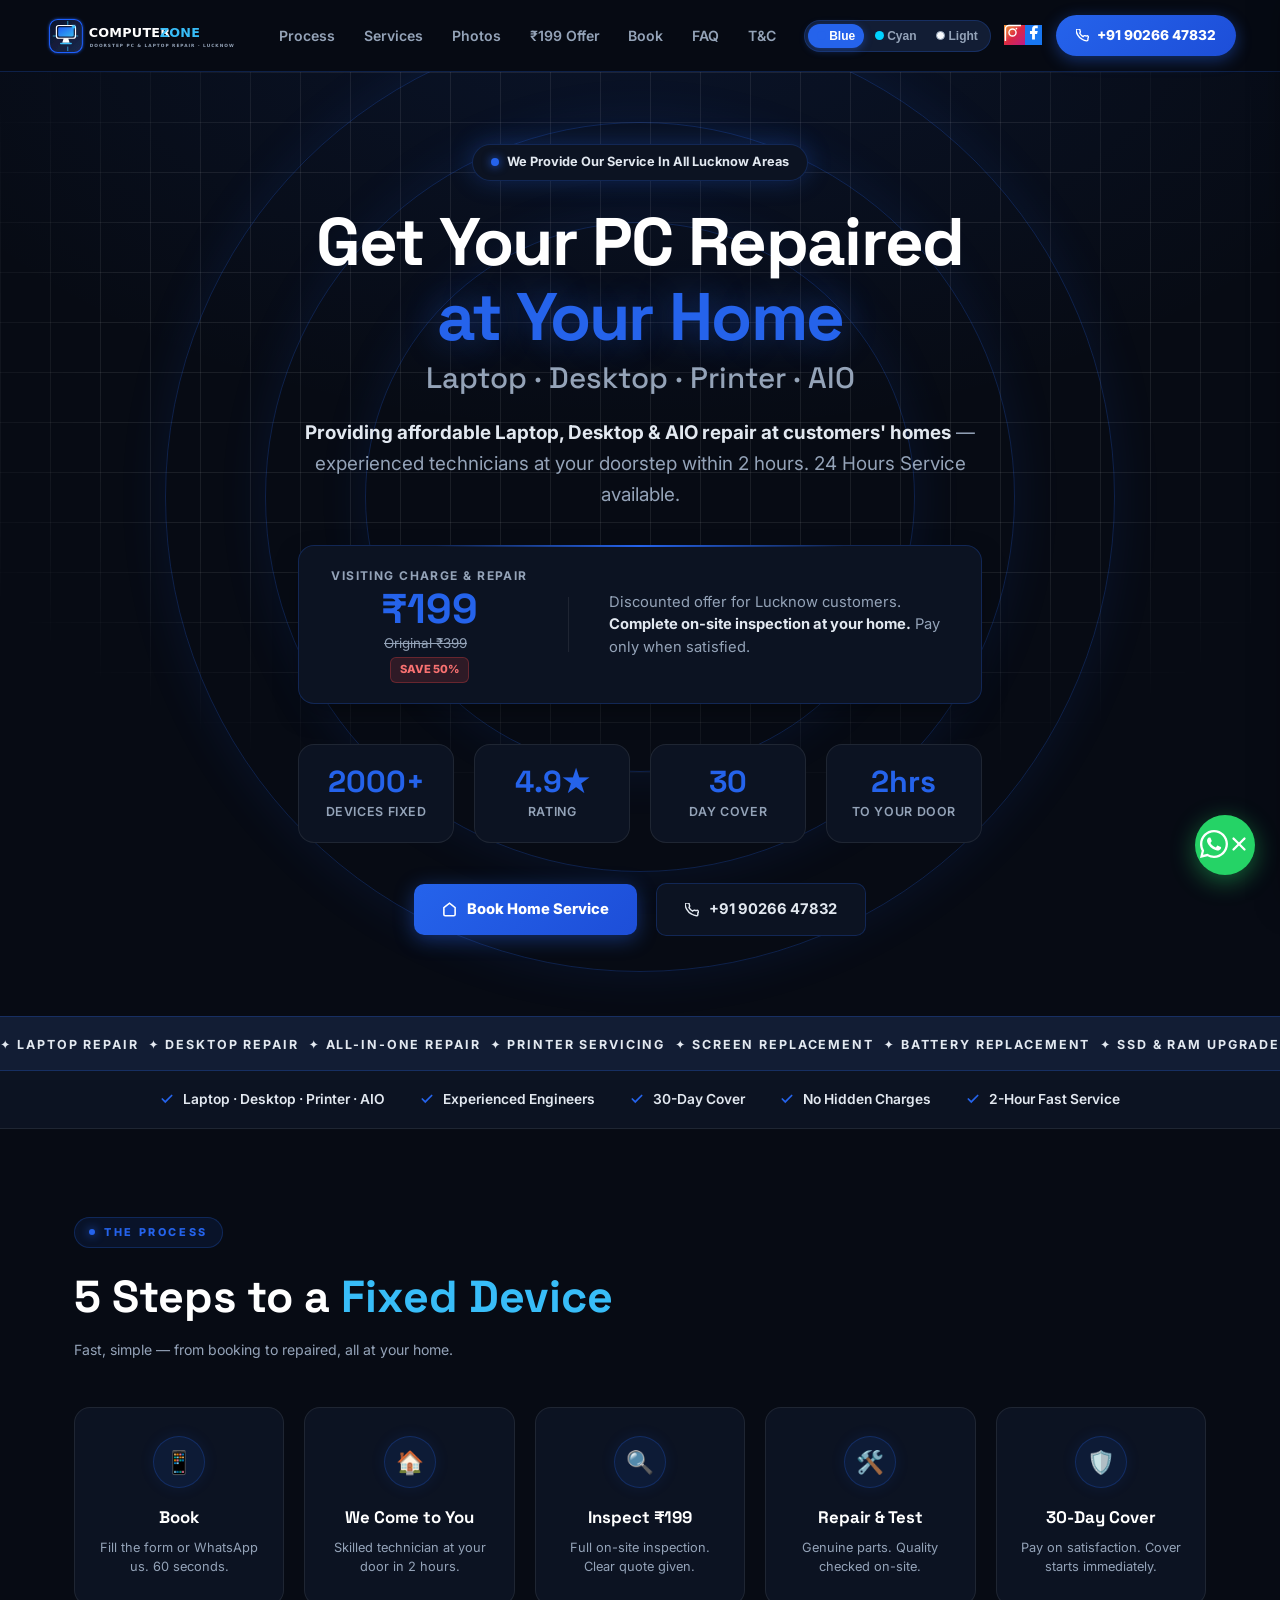
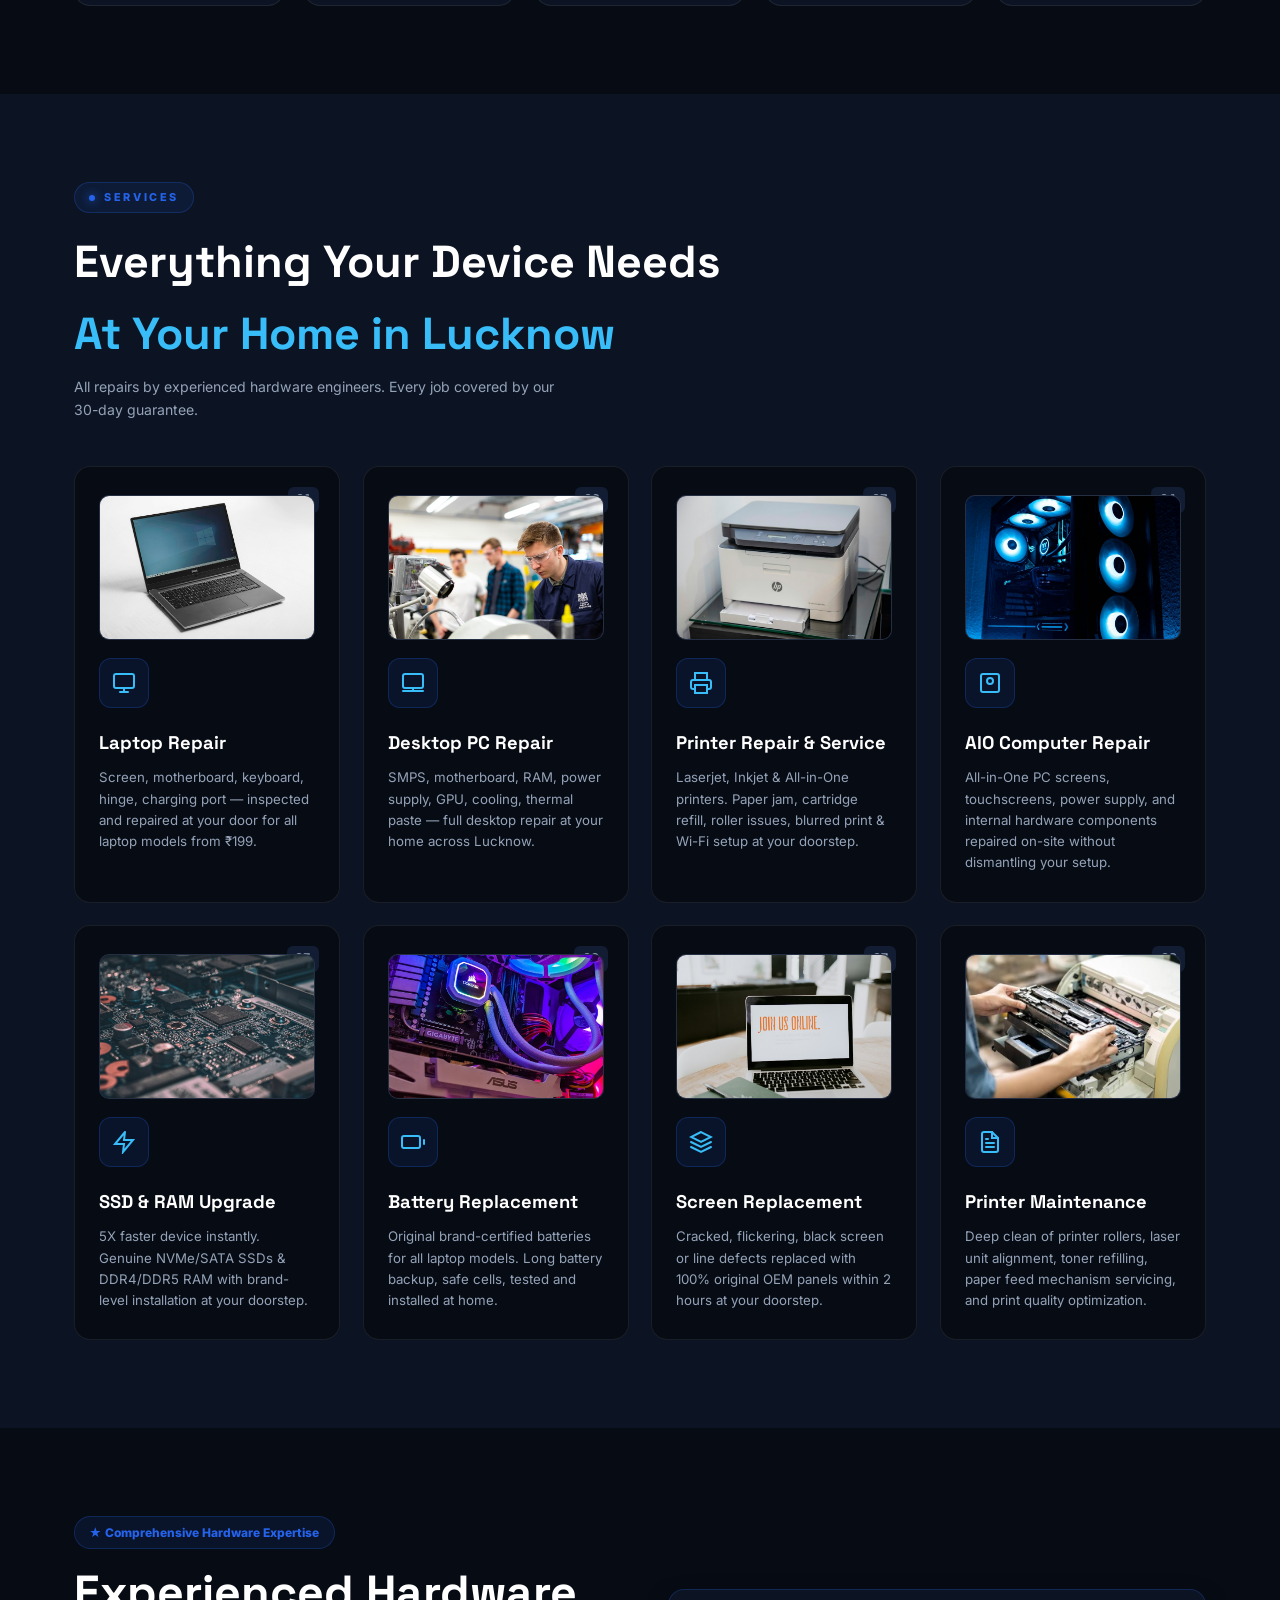
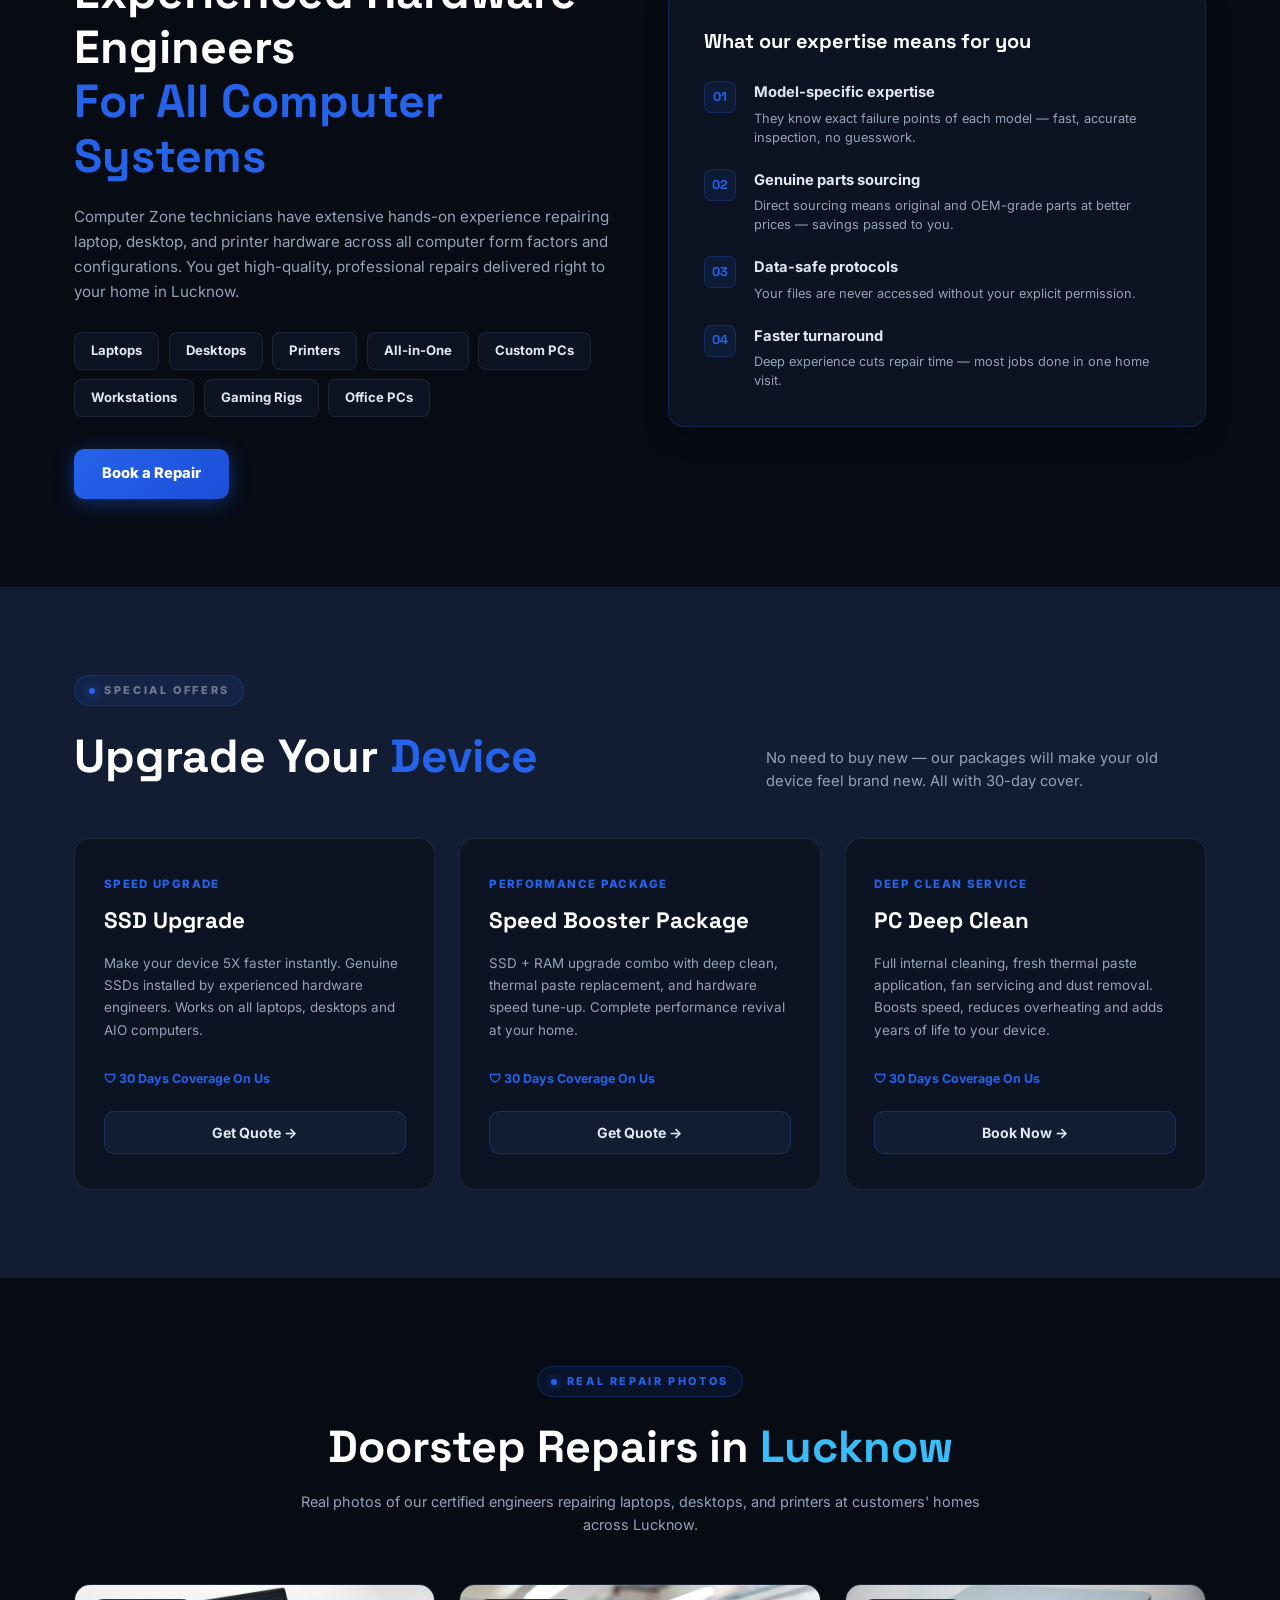
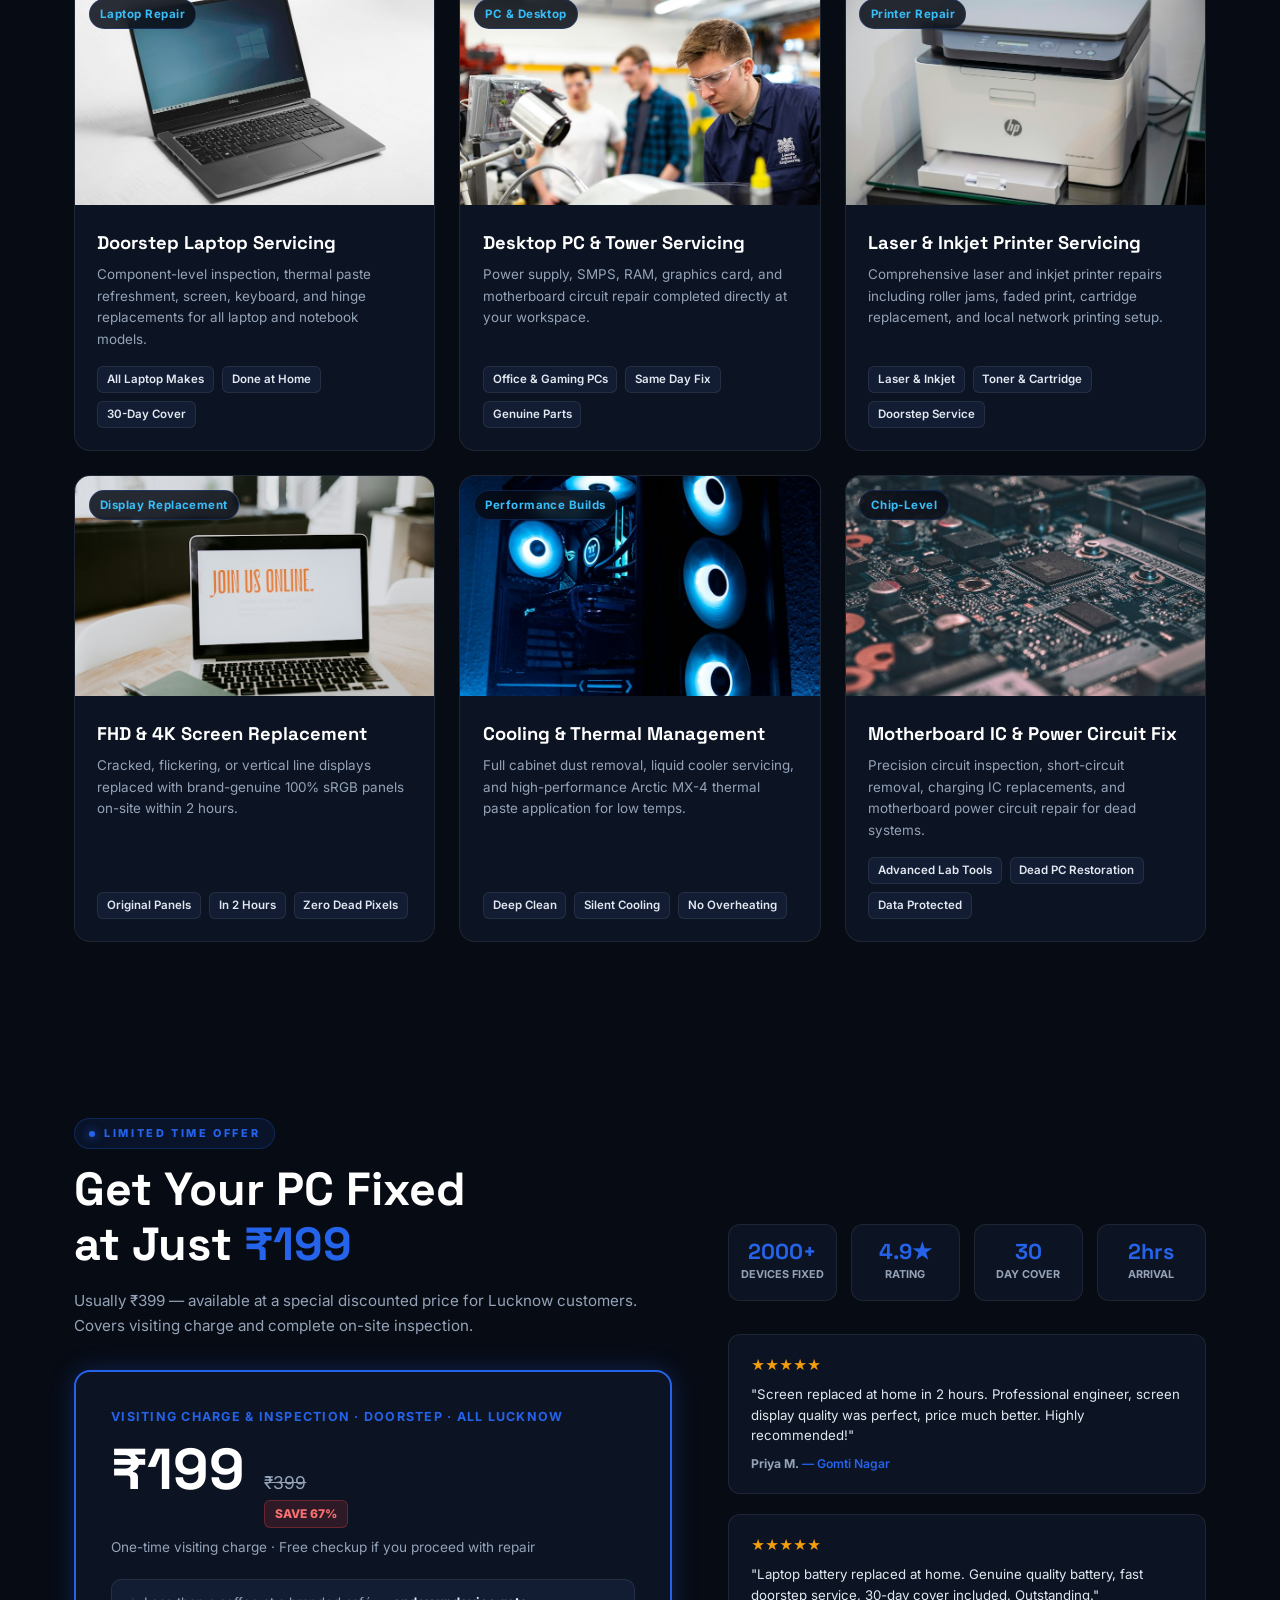
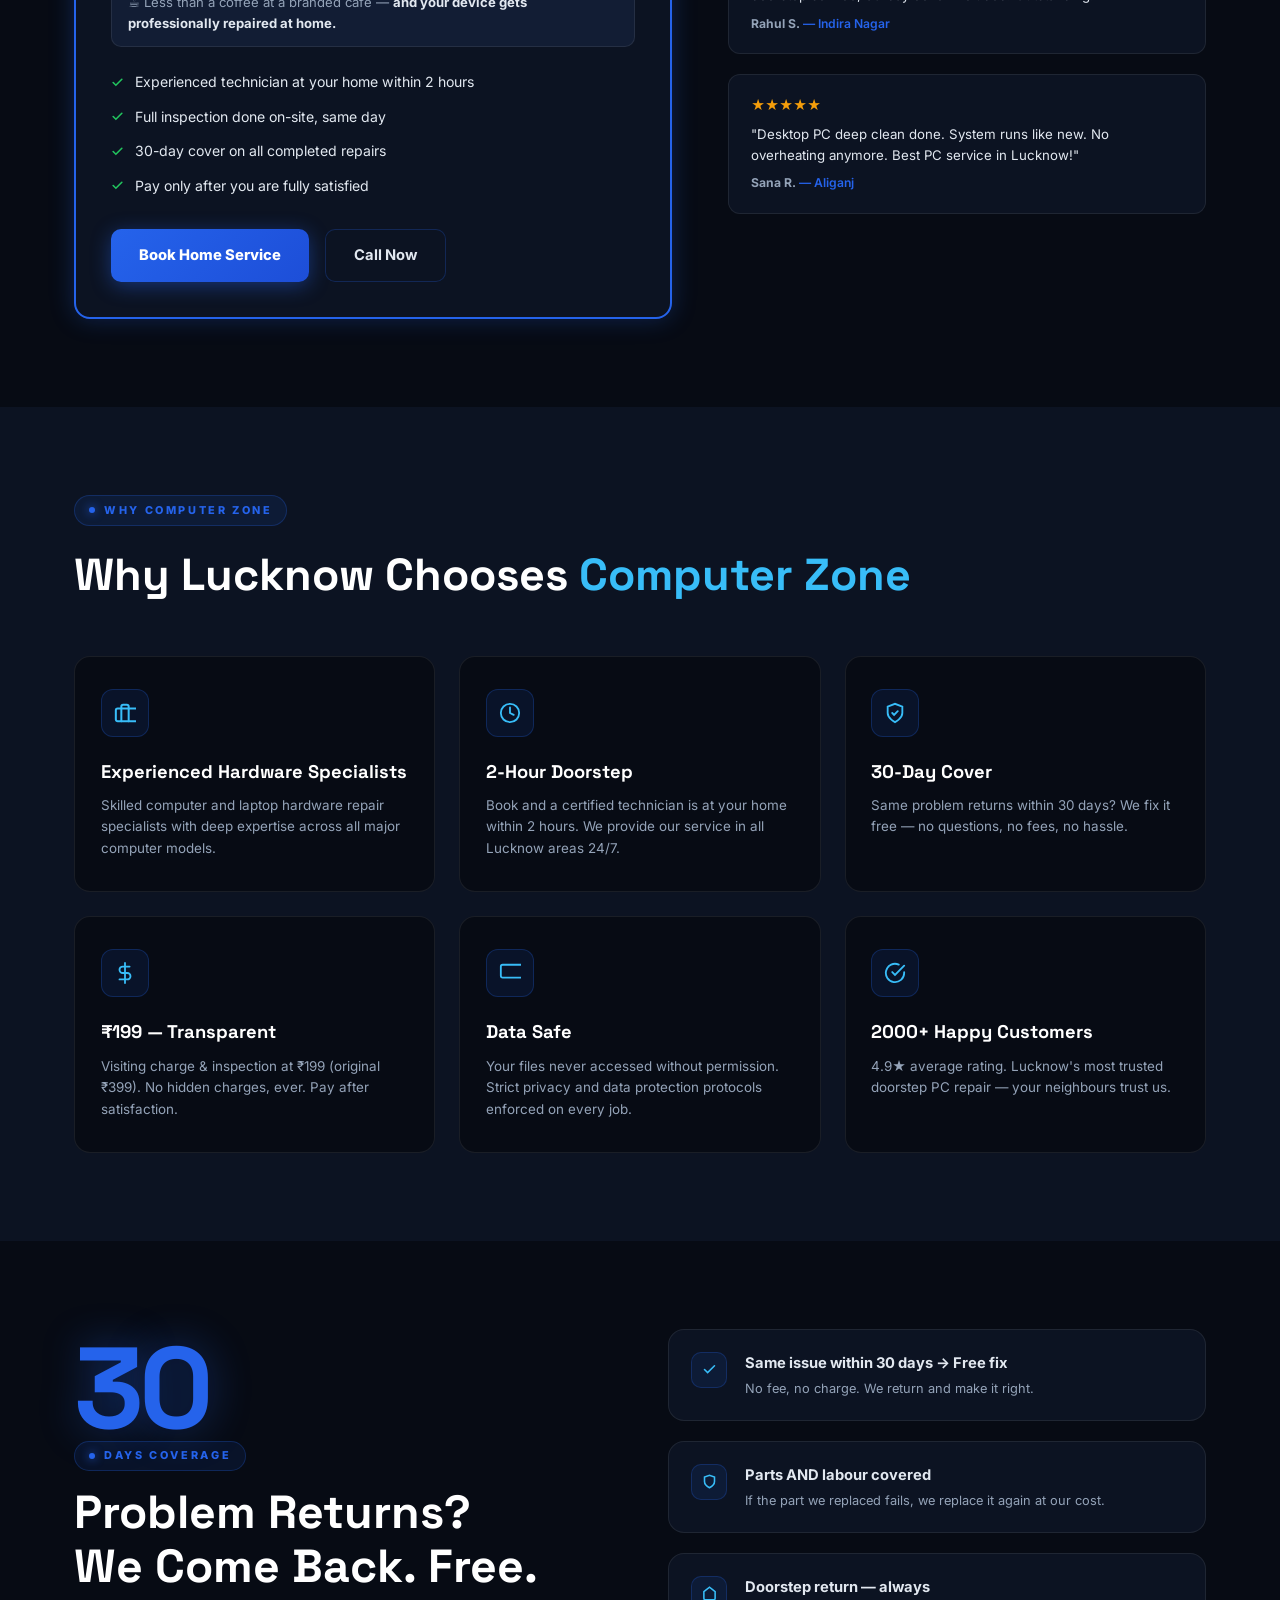
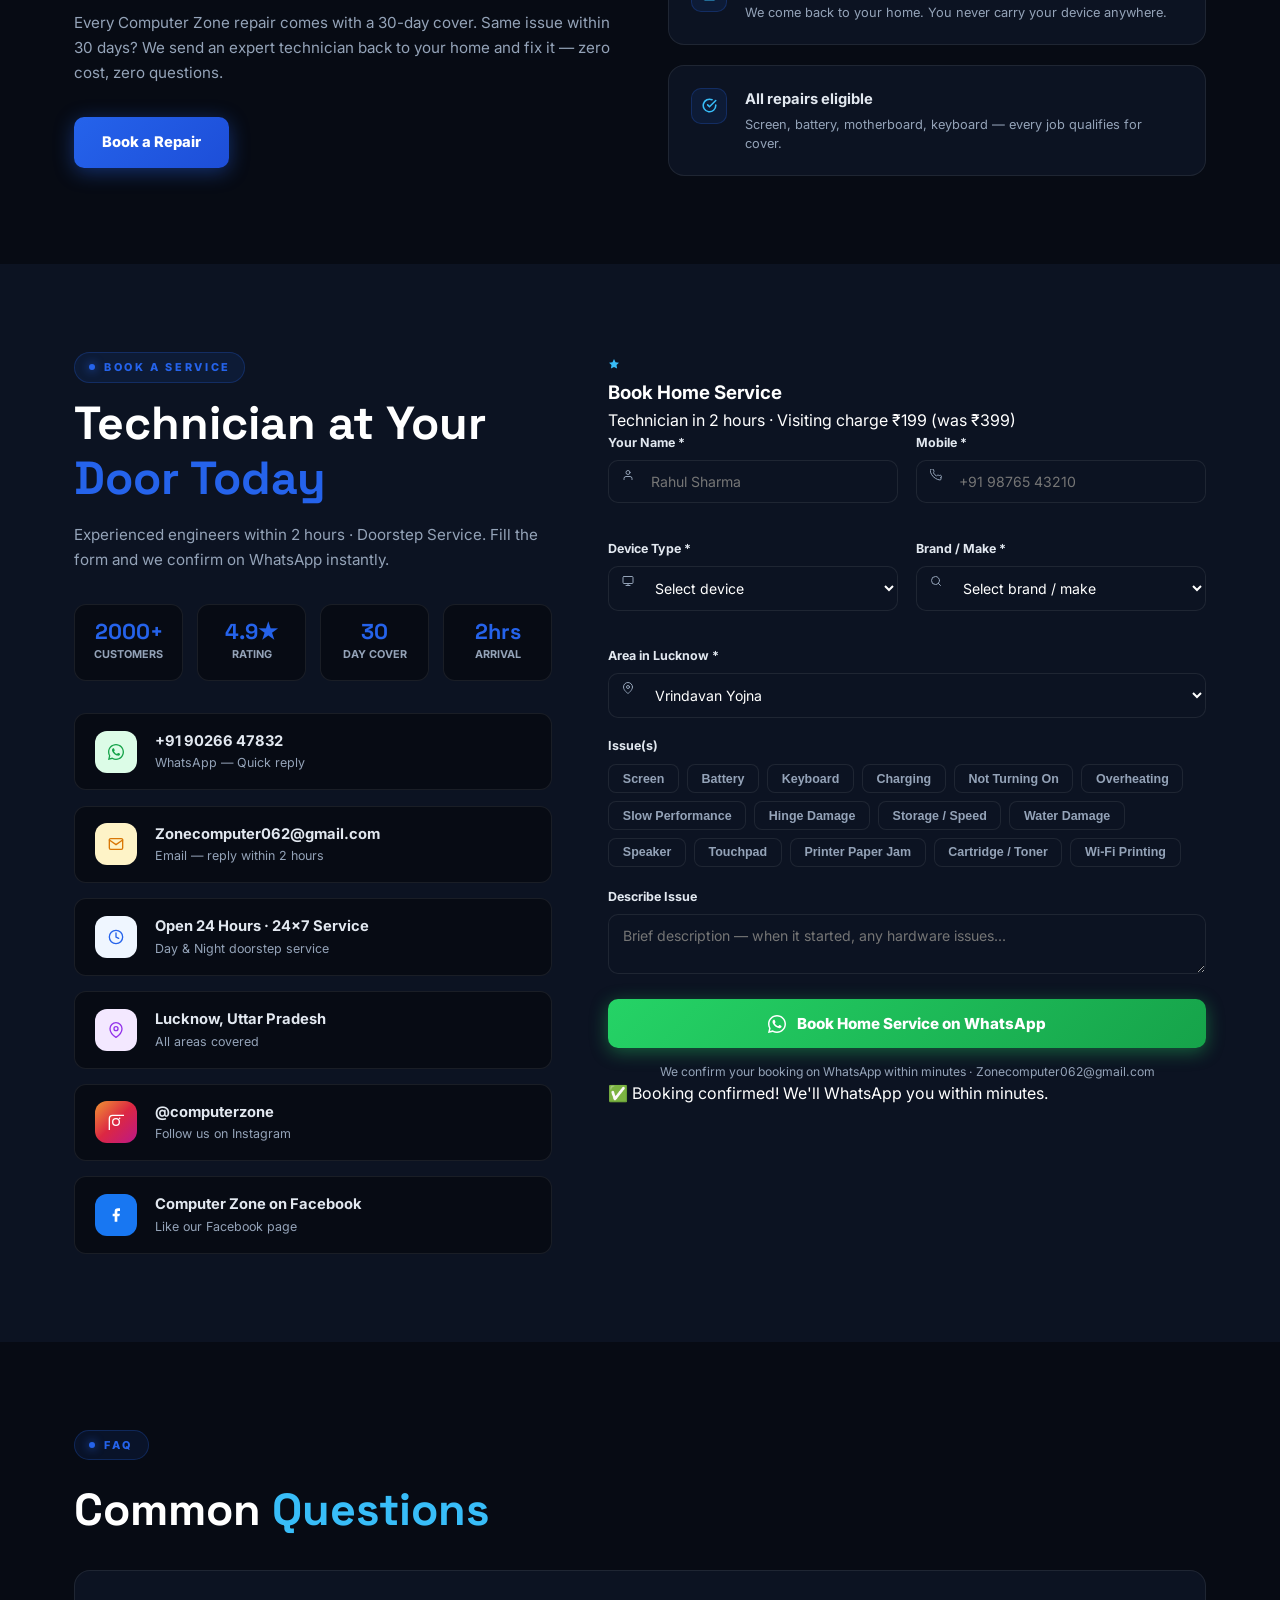
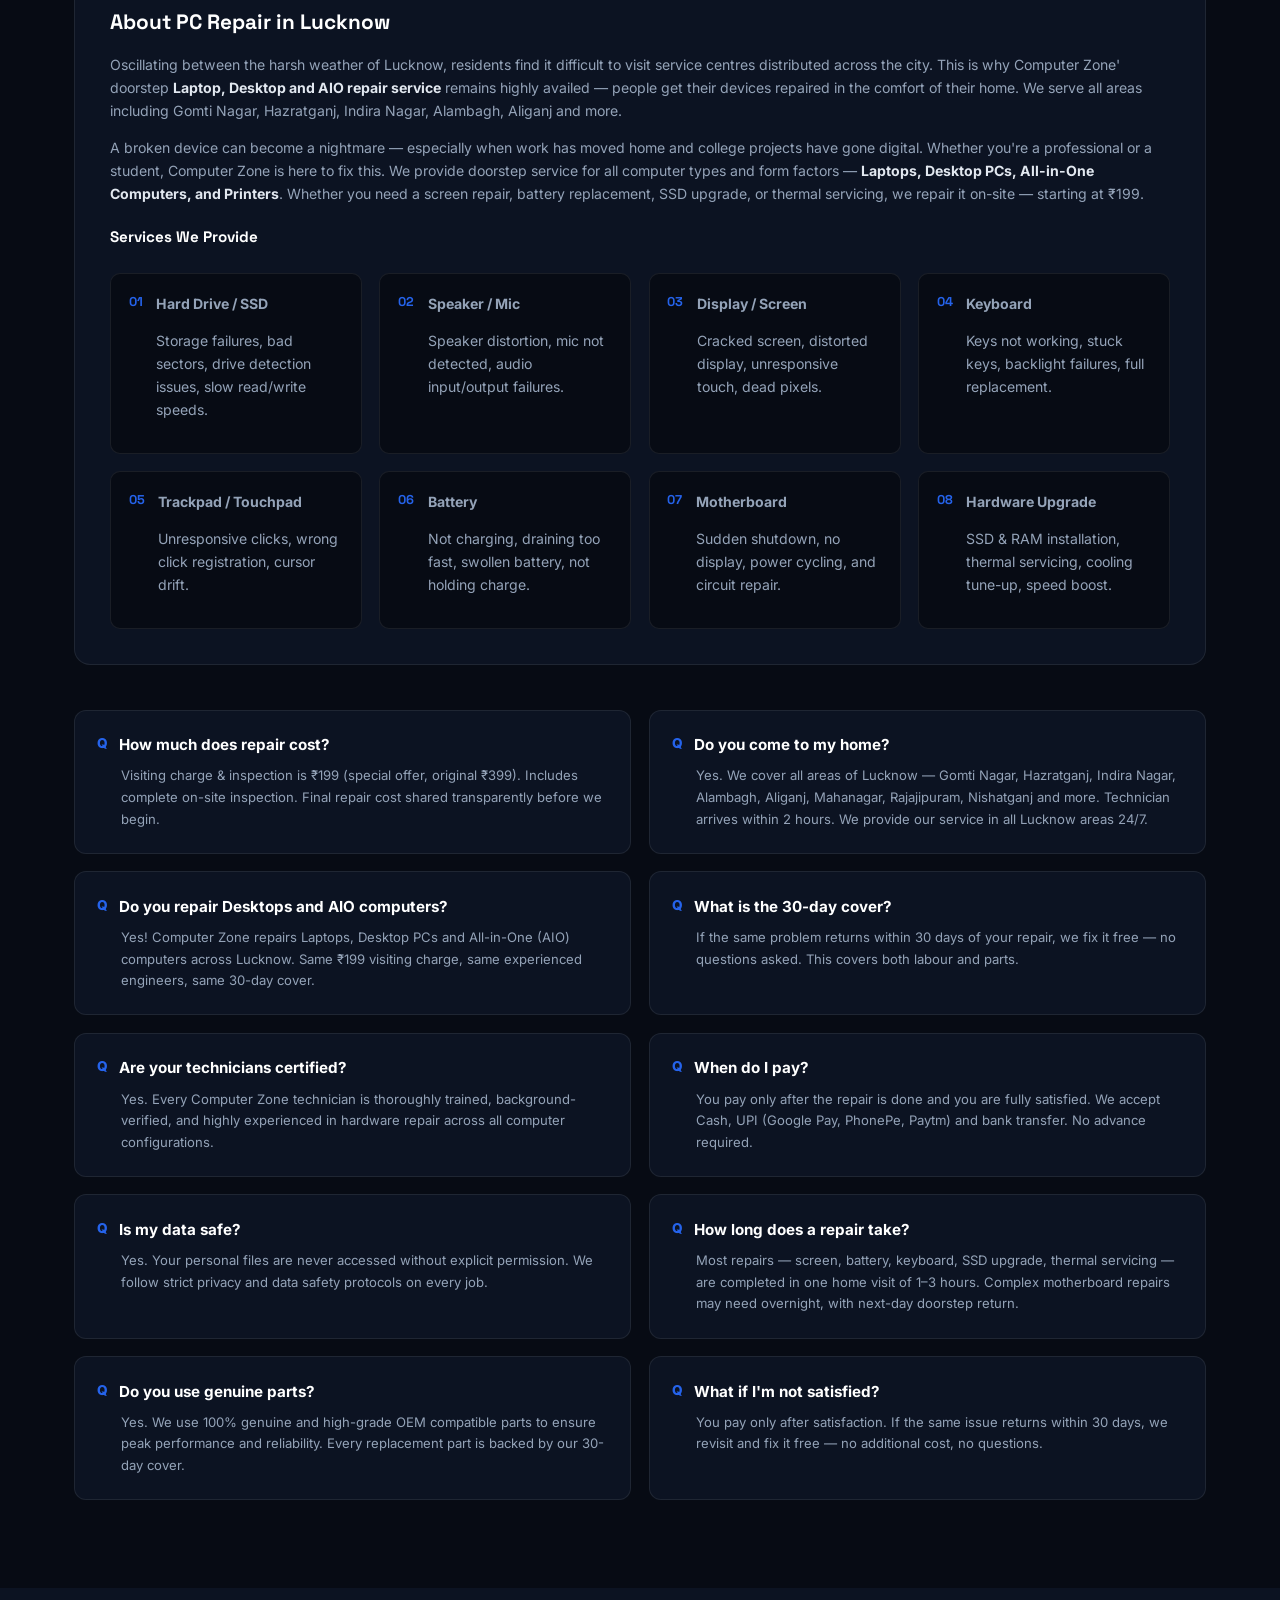
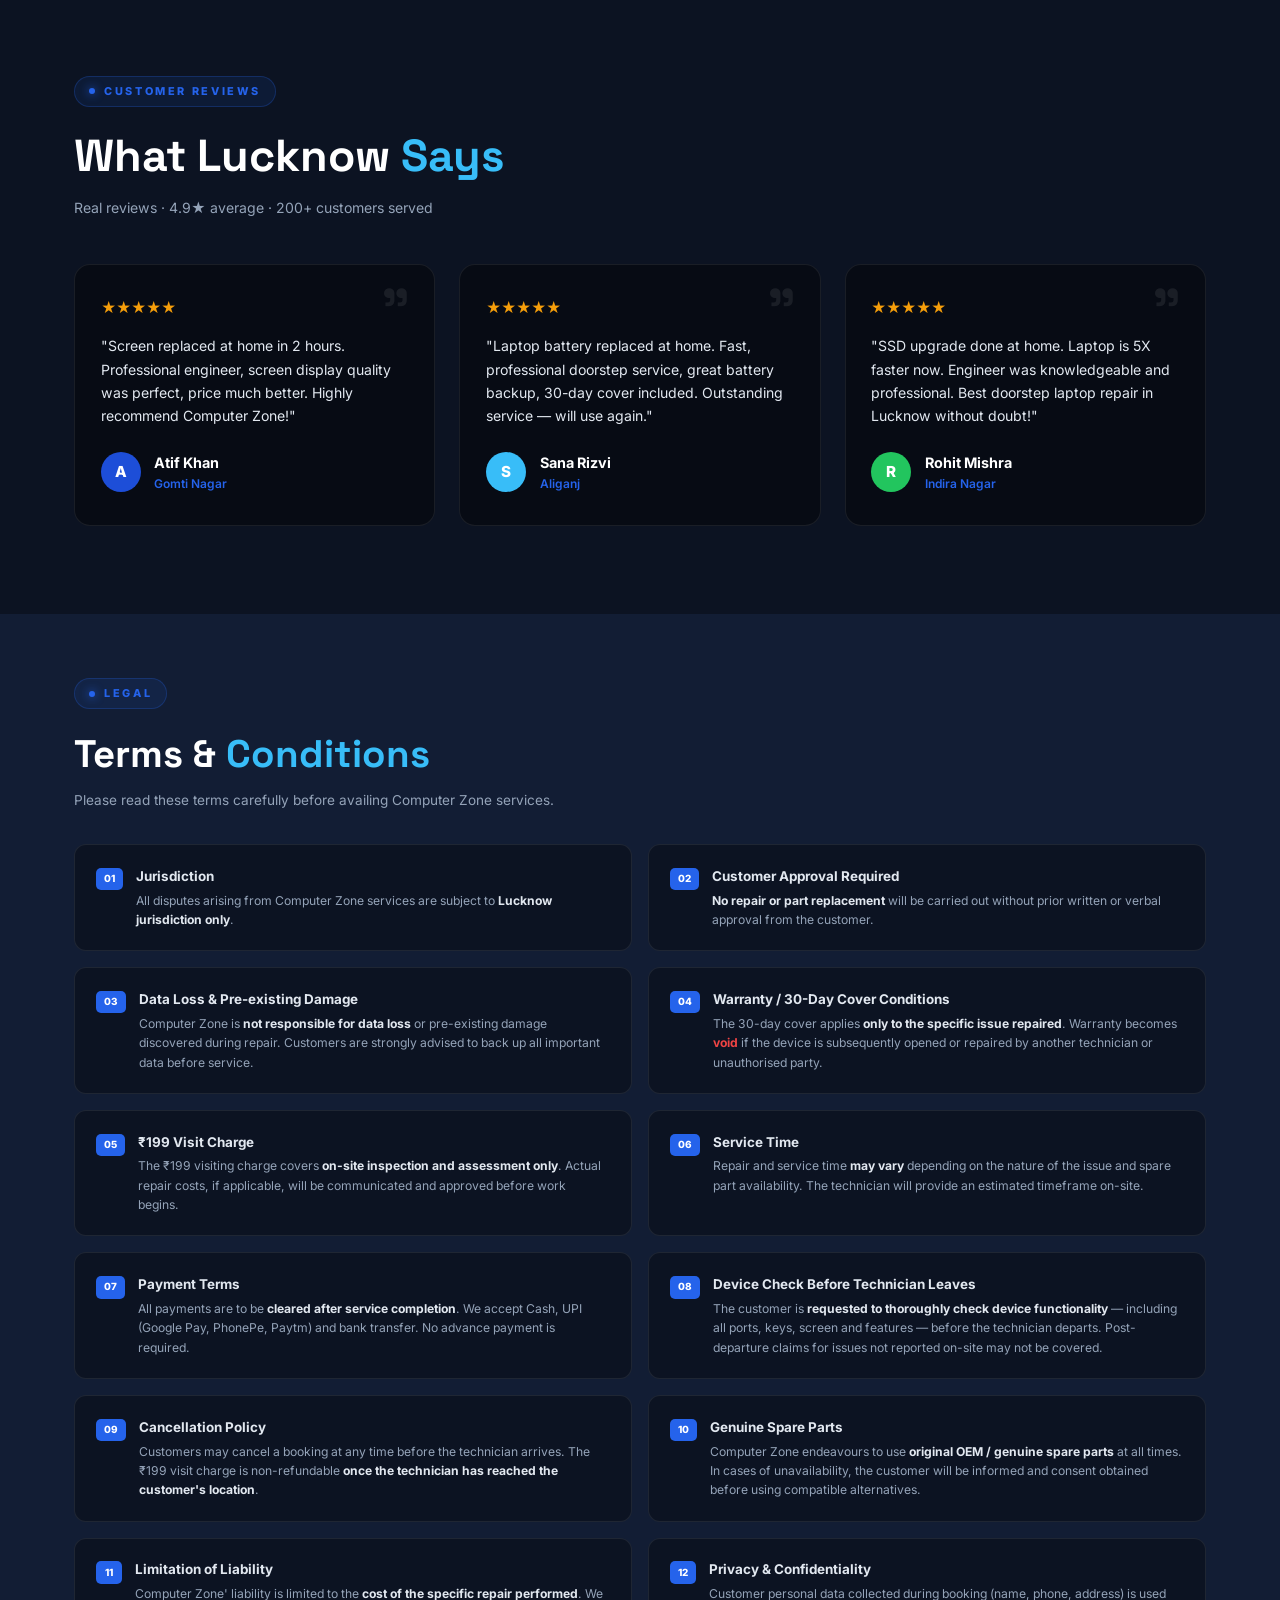
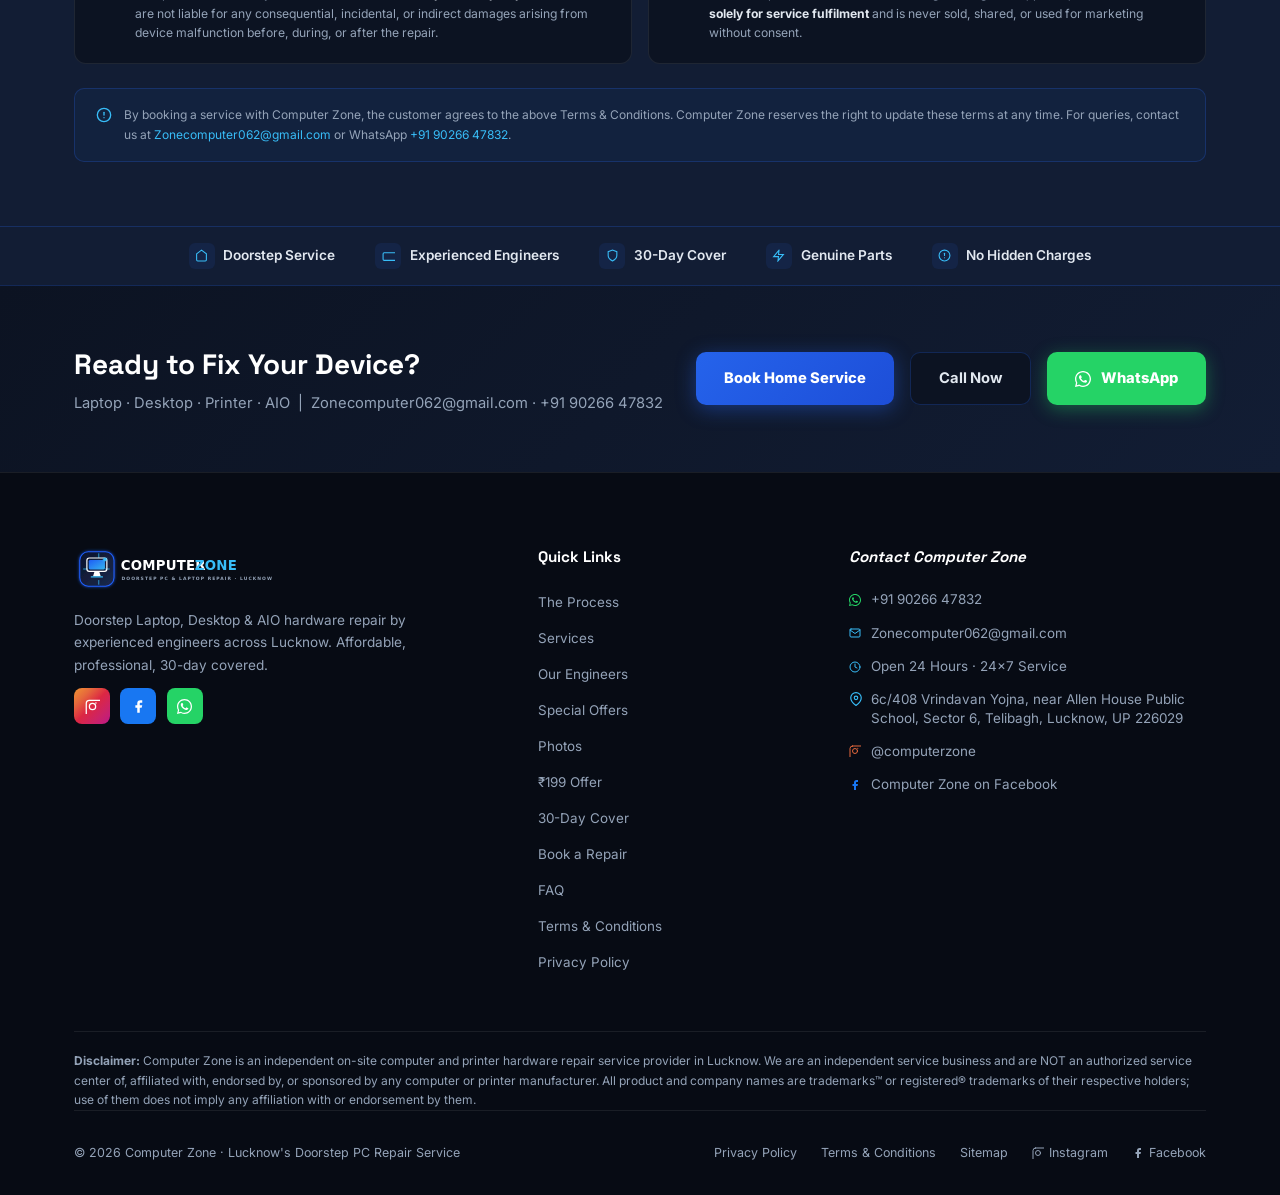
==== commit 41e20100: "Remove all brand trademarks, fake notification badge, and diagnostic triggers to resolve Google Ads " ====
--- a/index.html
+++ b/index.html
@@ -24,7 +24,7 @@
   <script type="application/ld+json">
   {
     "@context":"https://schema.org","@type":"LocalBusiness",
-    "name":"Computer Zone","description":"Doorstep Laptop, Desktop, Printer and PC hardware repair in Lucknow. Experienced technicians within 2 hours. ₹199 diagnosis. 30-day cover.",
+    "name":"Computer Zone","description":"Doorstep Laptop, Desktop, Printer and PC hardware repair in Lucknow. Experienced technicians within 2 hours. ₹199 inspection. 30-day cover.",
     "url":"https://thecomputerzone.in/","telephone":"+919026647832","email":"Zonecomputer062@gmail.com","priceRange":"₹199",
     "address":{"@type":"PostalAddress","streetAddress":"6c/408 Vrindavan Yojna, near Allen House Public School, Sector 6, Telibagh","addressLocality":"Lucknow","addressRegion":"Uttar Pradesh","postalCode":"226029","addressCountry":"IN"},
     "geo":{"@type":"GeoCoordinates","latitude":26.8467,"longitude":80.9462},
@@ -38,7 +38,7 @@
   {
     "@context":"https://schema.org","@type":"FAQPage",
     "mainEntity":[
-      {"@type":"Question","name":"How much does PC repair cost at Computer Zone?","acceptedAnswer":{"@type":"Answer","text":"Computer Zone doorstep repair is ₹199 (special offer, original price ₹399). Includes visiting charge and complete diagnosis."}},
+      {"@type":"Question","name":"How much does PC repair cost at Computer Zone?","acceptedAnswer":{"@type":"Answer","text":"Computer Zone doorstep repair is ₹199 (special offer, original price ₹399). Includes visiting charge and complete on-site inspection."}},
       {"@type":"Question","name":"Do Computer Zone technicians come to my home?","acceptedAnswer":{"@type":"Answer","text":"Yes. We provide our service in all Lucknow areas. Technician arrives within 2 hours of booking with 24 Hours service."}},
       {"@type":"Question","name":"Do you repair Laptops, Desktops and Printers?","acceptedAnswer":{"@type":"Answer","text":"Yes. Computer Zone repairs Laptops, Desktop PCs, Printers (Laserjet/Inkjet) and All-in-One (AIO) computers at your doorstep across Lucknow."}},
       {"@type":"Question","name":"What is the 30-day cover?","acceptedAnswer":{"@type":"Answer","text":"If the same problem returns within 30 days, we fix it free. No questions asked."}}
@@ -71,8 +71,8 @@
       <div class="wa-fg"><label for="wf-device">Device Type *</label>
         <select id="wf-device"><option value="">Select device</option><option>Laptop</option><option>Desktop / PC</option><option>Printer (Laserjet / Inkjet)</option><option>All-in-One (AIO)</option></select>
       </div>
-      <div class="wa-fg"><label for="wf-brand">Brand *</label>
-        <select id="wf-brand"><option value="">Select brand</option><option>HP</option><option>Dell</option><option>Lenovo</option><option>Asus</option><option>Acer</option><option>Apple</option><option>Samsung</option><option>MSI</option><option>Xiaomi / Mi</option><option>Realme</option><option>Toshiba</option><option>Sony VAIO</option><option>Other</option></select>
+      <div class="wa-fg"><label for="wf-brand">Brand / Make *</label>
+        <select id="wf-brand"><option value="">Select brand / make</option><option>Standard Laptop</option><option>Desktop / PC</option><option>Laser / Inkjet Printer</option><option>All-in-One PC</option><option>Other Make</option></select>
       </div>
       <div class="wa-fg"><label for="wf-area">Area in Lucknow *</label>
         <select id="wf-area"><option value="">Select area</option><option selected>Vrindavan Yojna</option><option>Telibagh</option><option>Sector 6, Vrindavan</option><option>Hazratganj</option><option>Gomti Nagar</option><option>Indira Nagar</option><option>Alambagh</option><option>Aliganj</option><option>Mahanagar</option><option>Rajajipuram</option><option>Chinhat</option><option>Vibhuti Khand</option><option>Nishatganj</option><option>Charbagh</option><option>Aminabad</option><option>Lalbagh</option><option>Jankipuram</option><option>Other Area</option></select>
@@ -86,7 +86,6 @@
     </div>
   </div>
   <button class="wa-trigger" id="waTrigger" onclick="toggleWA()" aria-label="Open WhatsApp booking">
-    <span class="wa-notif" aria-hidden="true">1</span>
     <span class="wa-icon-open"><svg width="28" height="28" viewBox="0 0 24 24" fill="white"><path d="M17.472 14.382c-.297-.149-1.758-.867-2.03-.967-.273-.099-.471-.148-.67.15-.197.297-.767.966-.94 1.164-.173.199-.347.223-.644.075-.297-.15-1.255-.463-2.39-1.475-.883-.788-1.48-1.761-1.653-2.059-.173-.297-.018-.458.13-.606.134-.133.298-.347.446-.52.149-.174.198-.298.298-.497.099-.198.05-.371-.025-.52-.075-.149-.669-1.612-.916-2.207-.242-.579-.487-.5-.669-.51-.173-.008-.371-.01-.57-.01-.198 0-.52.074-.792.372-.272.297-1.04 1.016-1.04 2.479 0 1.462 1.065 2.875 1.213 3.074.149.198 2.096 3.2 5.077 4.487.709.306 1.262.489 1.694.625.712.227 1.36.195 1.871.118.571-.085 1.758-.719 2.006-1.413.248-.694.248-1.289.173-1.413-.074-.124-.272-.198-.57-.347z"/><path d="M12 0C5.373 0 0 5.373 0 12c0 2.09.541 4.054 1.485 5.766L0 24l6.41-1.467A11.945 11.945 0 0012 24c6.627 0 12-5.373 12-12S18.627 0 12 0zm0 22c-1.885 0-3.656-.502-5.186-1.378l-.371-.22-3.805.871.908-3.71-.242-.383A9.944 9.944 0 012 12C2 6.477 6.477 2 12 2s10 4.477 10 10-4.477 10-10 10z"/></svg></span>
     <span class="wa-icon-close"><svg width="22" height="22" viewBox="0 0 24 24" fill="none" stroke="white" stroke-width="2.5" stroke-linecap="round"><line x1="18" y1="6" x2="6" y2="18"/><line x1="6" y1="6" x2="18" y2="18"/></svg></span>
   </button>
@@ -211,7 +210,7 @@
         <span class="hps-save">SAVE 50%</span>
       </div>
       <div class="hps-div"></div>
-      <div class="hps-desc">Discounted offer for Lucknow customers. <strong>Complete diagnosis at your home.</strong> Pay only when satisfied.</div>
+      <div class="hps-desc">Discounted offer for Lucknow customers. <strong>Complete on-site inspection at your home.</strong> Pay only when satisfied.</div>
     </div>
 
     <div class="hero-stats">
@@ -234,8 +233,8 @@
 </section>
 
 <!-- MARQUEE -->
-<!-- ==================== BRAND MARQUEE STRIP ==================== -->
-<div class="marquee"><span class="marquee-inner" aria-hidden="true">✦ LAPTOP REPAIR &nbsp;✦ DESKTOP REPAIR &nbsp;✦ AIO REPAIR &nbsp;✦ HP &nbsp;✦ DELL &nbsp;✦ LENOVO &nbsp;✦ ASUS &nbsp;✦ ACER &nbsp;✦ APPLE &nbsp;✦ SAMSUNG &nbsp;✦ MSI &nbsp;✦ XIAOMI &nbsp;✦ TOSHIBA &nbsp;✦ SONY VAIO &nbsp;✦ IMAC &nbsp;✦ LG &nbsp;&nbsp;&nbsp;✦ LAPTOP REPAIR &nbsp;✦ DESKTOP REPAIR &nbsp;✦ AIO REPAIR &nbsp;✦ HP &nbsp;✦ DELL &nbsp;✦ LENOVO &nbsp;✦ ASUS &nbsp;✦ ACER &nbsp;✦ APPLE &nbsp;✦ SAMSUNG &nbsp;✦ MSI &nbsp;✦ XIAOMI &nbsp;✦ TOSHIBA &nbsp;✦ SONY VAIO &nbsp;✦ IMAC &nbsp;✦ LG &nbsp;&nbsp;&nbsp;</span></div>
+<!-- ==================== SERVICE CAPABILITIES STRIP ==================== -->
+<div class="marquee"><span class="marquee-inner" aria-hidden="true">✦ LAPTOP REPAIR &nbsp;✦ DESKTOP REPAIR &nbsp;✦ ALL-IN-ONE REPAIR &nbsp;✦ PRINTER SERVICING &nbsp;✦ SCREEN REPLACEMENT &nbsp;✦ BATTERY REPLACEMENT &nbsp;✦ SSD &amp; RAM UPGRADE &nbsp;✦ MOTHERBOARD CIRCUIT REPAIR &nbsp;✦ PC DEEP CLEAN &nbsp;✦ DOORSTEP SERVICE &nbsp;&nbsp;&nbsp;✦ LAPTOP REPAIR &nbsp;✦ DESKTOP REPAIR &nbsp;✦ ALL-IN-ONE REPAIR &nbsp;✦ PRINTER SERVICING &nbsp;✦ SCREEN REPLACEMENT &nbsp;✦ BATTERY REPLACEMENT &nbsp;✦ SSD &amp; RAM UPGRADE &nbsp;✦ MOTHERBOARD CIRCUIT REPAIR &nbsp;✦ PC DEEP CLEAN &nbsp;✦ DOORSTEP SERVICE &nbsp;&nbsp;&nbsp;</span></div>
 
 <!-- TRUST STRIP -->
 <!-- ==================== TRUST BADGES STRIP ==================== -->
@@ -257,7 +256,7 @@
     <ol class="steps-row" role="list">
       <li class="step"><div class="step-circle">📱</div><h4>Book</h4><p>Fill the form or WhatsApp us. 60 seconds.</p></li>
       <li class="step"><div class="step-circle">🏠</div><h4>We Come to You</h4><p>Skilled technician at your door in 2 hours.</p></li>
-      <li class="step"><div class="step-circle">🔍</div><h4>Diagnose ₹199</h4><p>Full on-site diagnosis. Clear quote given.</p></li>
+      <li class="step"><div class="step-circle">🔍</div><h4>Inspect ₹199</h4><p>Full on-site inspection. Clear quote given.</p></li>
       <li class="step"><div class="step-circle">🛠️</div><h4>Repair &amp; Test</h4><p>Genuine parts. Quality checked on-site.</p></li>
       <li class="step"><div class="step-circle">🛡️</div><h4>30-Day Cover</h4><p>Pay on satisfaction. Cover starts immediately.</p></li>
     </ol>
@@ -278,7 +277,7 @@
         <div class="svc-card-img"><img src="images/laptop_repair.jpg" alt="Laptop repair technician working on motherboard in Lucknow" loading="lazy"></div>
         <div class="svc-icon"><svg width="24" height="24" viewBox="0 0 24 24" fill="none" stroke="var(--blue2)" stroke-width="2" stroke-linecap="round"><rect x="2" y="3" width="20" height="14" rx="2"/><line x1="8" y1="21" x2="16" y2="21"/><line x1="12" y1="17" x2="12" y2="21"/></svg></div>
         <h3>Laptop Repair</h3>
-        <p>Screen, motherboard, keyboard, hinge, charging port — diagnosed and fixed at your door. HP, Dell, Lenovo, Apple &amp; more from ₹199.</p>
+        <p>Screen, motherboard, keyboard, hinge, charging port — inspected and repaired at your door for all laptop models from ₹199.</p>
       </article>
 
       <!-- 02: Desktop PC Repair -->
@@ -299,13 +298,13 @@
         <p>Laserjet, Inkjet &amp; All-in-One printers. Paper jam, cartridge refill, roller issues, blurred print &amp; Wi-Fi setup at your doorstep.</p>
       </article>
 
-      <!-- 04: AIO & iMac Repair -->
+      <!-- 04: AIO Computer Repair -->
       <article class="svc-card" role="listitem">
         <span class="svc-num">04</span>
         <div class="svc-card-img"><img src="images/desktop_gaming_pc.jpg" alt="All-in-one PC and custom PC build repair" loading="lazy"></div>
         <div class="svc-icon"><svg width="24" height="24" viewBox="0 0 24 24" fill="none" stroke="var(--blue2)" stroke-width="2" stroke-linecap="round"><rect x="3" y="3" width="18" height="18" rx="2"/><circle cx="12" cy="10" r="3"/><line x1="7" y1="21" x2="17" y2="21"/></svg></div>
         <h3>AIO Computer Repair</h3>
-        <p>HP, Dell, Lenovo &amp; Apple iMac — screen, touchscreen and internal components repaired without dismantling your setup.</p>
+        <p>All-in-One PC screens, touchscreens, power supply, and internal hardware components repaired on-site without dismantling your setup.</p>
       </article>
 
       <!-- 05: SSD & RAM Upgrade -->
@@ -353,17 +352,17 @@
   <div class="container">
     <div class="brand-grid">
       <div>
-        <div class="brand-pill">★ Multi-Brand Hardware Expertise</div>
-        <h2 id="brand-h" class="brand-h2">Experienced Hardware Engineers<br><em>For All Leading Brands</em></h2>
-        <p class="brand-p">Computer Zone technicians have extensive hands-on experience repairing laptop, desktop, and printer hardware across all major computer brands. You get high-quality, professional repairs delivered right to your home in Lucknow.</p>
+        <div class="brand-pill">★ Comprehensive Hardware Expertise</div>
+        <h2 id="brand-h" class="brand-h2">Experienced Hardware Engineers<br><em>For All Computer Systems</em></h2>
+        <p class="brand-p">Computer Zone technicians have extensive hands-on experience repairing laptop, desktop, and printer hardware across all computer form factors and configurations. You get high-quality, professional repairs delivered right to your home in Lucknow.</p>
         <div class="brand-chips" role="list">
-          <span class="brand-chip" role="listitem">HP</span><span class="brand-chip" role="listitem">Dell</span><span class="brand-chip" role="listitem">Lenovo</span><span class="brand-chip" role="listitem">Asus</span><span class="brand-chip" role="listitem">Acer</span><span class="brand-chip" role="listitem">Apple</span><span class="brand-chip" role="listitem">Samsung</span><span class="brand-chip" role="listitem">MSI</span>
+          <span class="brand-chip" role="listitem">Laptops</span><span class="brand-chip" role="listitem">Desktops</span><span class="brand-chip" role="listitem">Printers</span><span class="brand-chip" role="listitem">All-in-One</span><span class="brand-chip" role="listitem">Custom PCs</span><span class="brand-chip" role="listitem">Workstations</span><span class="brand-chip" role="listitem">Gaming Rigs</span><span class="brand-chip" role="listitem">Office PCs</span>
         </div>
         <a href="#booking" class="btn btn-blue">Book a Repair</a>
       </div>
       <div class="brand-card">
         <h3 class="bc-title">What our expertise means for you</h3>
-        <div class="bc-item"><div class="bc-num">01</div><div><p class="bc-t">Model-specific expertise</p><p class="bc-p">They know exact failure points of each model — fast, accurate diagnosis, no guesswork.</p></div></div>
+        <div class="bc-item"><div class="bc-num">01</div><div><p class="bc-t">Model-specific expertise</p><p class="bc-p">They know exact failure points of each model — fast, accurate inspection, no guesswork.</p></div></div>
         <div class="bc-item"><div class="bc-num">02</div><div><p class="bc-t">Genuine parts sourcing</p><p class="bc-p">Direct sourcing means original and OEM-grade parts at better prices — savings passed to you.</p></div></div>
         <div class="bc-item"><div class="bc-num">03</div><div><p class="bc-t">Data-safe protocols</p><p class="bc-p">Your files are never accessed without your explicit permission.</p></div></div>
         <div class="bc-item"><div class="bc-num">04</div><div><p class="bc-t">Faster turnaround</p><p class="bc-p">Deep experience cuts repair time — most jobs done in one home visit.</p></div></div>
@@ -433,24 +432,24 @@
         </div>
         <div class="showcase-body">
           <h3 class="showcase-title">Doorstep Laptop Servicing</h3>
-          <p class="showcase-desc">Component-level inspection, thermal paste refreshment, screen and hinge replacements for HP, Dell, Lenovo, and Apple MacBooks.</p>
+          <p class="showcase-desc">Component-level inspection, thermal paste refreshment, screen, keyboard, and hinge replacements for all laptop and notebook models.</p>
           <div class="showcase-badge-row">
-            <span class="showcase-badge">All Laptop Brands</span>
+            <span class="showcase-badge">All Laptop Makes</span>
             <span class="showcase-badge">Done at Home</span>
             <span class="showcase-badge">30-Day Cover</span>
           </div>
         </div>
       </article>
 
-      <!-- Card 2: Desktop PC & Custom Rig Diagnostics -->
+      <!-- Card 2: Desktop PC & Custom Rig Servicing -->
       <article class="showcase-card" role="listitem">
         <div class="showcase-img-wrap">
-          <img src="images/pc_repair.jpg" alt="Desktop PC Repair and Hardware Diagnosis in Lucknow" loading="lazy">
+          <img src="images/pc_repair.jpg" alt="Desktop PC Repair and Hardware Inspection in Lucknow" loading="lazy">
           <span class="showcase-tag">PC &amp; Desktop</span>
         </div>
         <div class="showcase-body">
-          <h3 class="showcase-title">Desktop PC &amp; Tower Diagnostics</h3>
-          <p class="showcase-desc">Power supply, SMPS, RAM, gaming graphics card, and motherboard troubleshooting completed directly at your workspace.</p>
+          <h3 class="showcase-title">Desktop PC &amp; Tower Servicing</h3>
+          <p class="showcase-desc">Power supply, SMPS, RAM, graphics card, and motherboard circuit repair completed directly at your workspace.</p>
           <div class="showcase-badge-row">
             <span class="showcase-badge">Office &amp; Gaming PCs</span>
             <span class="showcase-badge">Same Day Fix</span>
@@ -467,7 +466,7 @@
         </div>
         <div class="showcase-body">
           <h3 class="showcase-title">Laser &amp; Inkjet Printer Servicing</h3>
-          <p class="showcase-desc">HP, Canon, Epson, and Brother printer repairs including roller jams, faded print, cartridge replacement, and Wi-Fi network setup.</p>
+          <p class="showcase-desc">Comprehensive laser and inkjet printer repairs including roller jams, faded print, cartridge replacement, and local network printing setup.</p>
           <div class="showcase-badge-row">
             <span class="showcase-badge">Laser &amp; Inkjet</span>
             <span class="showcase-badge">Toner &amp; Cartridge</span>
@@ -518,10 +517,10 @@
         </div>
         <div class="showcase-body">
           <h3 class="showcase-title">Motherboard IC &amp; Power Circuit Fix</h3>
-          <p class="showcase-desc">Microscopic circuit diagnosis, short-circuit removal, charging IC replacements, and motherboard power circuit repair for dead systems.</p>
+          <p class="showcase-desc">Precision circuit inspection, short-circuit removal, charging IC replacements, and motherboard power circuit repair for dead systems.</p>
           <div class="showcase-badge-row">
             <span class="showcase-badge">Advanced Lab Tools</span>
-            <span class="showcase-badge">Dead PC Revival</span>
+            <span class="showcase-badge">Dead PC Restoration</span>
             <span class="showcase-badge">Data Protected</span>
           </div>
         </div>
@@ -538,9 +537,9 @@
       <div>
         <div class="eyebrow">Limited Time Offer</div>
         <h2 id="pr-h" class="pr-h2">Get Your PC Fixed<br>at Just <em>₹199</em></h2>
-        <p class="pr-desc">Usually ₹399 — available at a special discounted price for Lucknow customers. Covers visiting charge and complete on-site diagnosis.</p>
+        <p class="pr-desc">Usually ₹399 — available at a special discounted price for Lucknow customers. Covers visiting charge and complete on-site inspection.</p>
         <div class="price-card" itemscope itemtype="https://schema.org/Offer">
-          <p class="pc-label">Visiting Charge + Diagnosis · Doorstep · All Lucknow</p>
+          <p class="pc-label">Visiting Charge &amp; Inspection · Doorstep · All Lucknow</p>
           <div class="pc-prices">
             <div class="pc-now" itemprop="price" content="199">₹199</div>
             <div class="pc-was-col">
@@ -553,13 +552,13 @@
           <div class="pc-coffee">☕ <span>Less than a coffee at a branded café — <strong>and your device gets professionally repaired at home.</strong></span></div>
           <ul class="pc-checks" role="list">
             <li class="pc-check"><svg width="13" height="13" viewBox="0 0 24 24" fill="none" stroke="#22C55E" stroke-width="3" stroke-linecap="round"><polyline points="20 6 9 17 4 12"/></svg>Experienced technician at your home within 2 hours</li>
-            <li class="pc-check"><svg width="13" height="13" viewBox="0 0 24 24" fill="none" stroke="#22C55E" stroke-width="3" stroke-linecap="round"><polyline points="20 6 9 17 4 12"/></svg>Full diagnosis done on-site, same day</li>
+            <li class="pc-check"><svg width="13" height="13" viewBox="0 0 24 24" fill="none" stroke="#22C55E" stroke-width="3" stroke-linecap="round"><polyline points="20 6 9 17 4 12"/></svg>Full inspection done on-site, same day</li>
             <li class="pc-check"><svg width="13" height="13" viewBox="0 0 24 24" fill="none" stroke="#22C55E" stroke-width="3" stroke-linecap="round"><polyline points="20 6 9 17 4 12"/></svg>30-day cover on all completed repairs</li>
             <li class="pc-check"><svg width="13" height="13" viewBox="0 0 24 24" fill="none" stroke="#22C55E" stroke-width="3" stroke-linecap="round"><polyline points="20 6 9 17 4 12"/></svg>Pay only after you are fully satisfied</li>
           </ul>
           <div class="pc-btns">
             <a href="#booking" class="btn btn-blue">Book Home Service</a>
-            <a href="tel:+919026647832" class="btn btn-ghost">Call Technician</a>
+            <a href="tel:+919026647832" class="btn btn-ghost">Call Now</a>
           </div>
         </div>
       </div>
@@ -571,7 +570,7 @@
           <div class="mstat"><div class="mstat-num">2hrs</div><div class="mstat-label">Arrival</div></div>
         </div>
         <div class="mini-rev"><div class="mr-stars">★★★★★</div><p class="mr-text">"Screen replaced at home in 2 hours. Professional engineer, screen display quality was perfect, price much better. Highly recommended!"</p><p class="mr-author">Priya M. <span class="mr-loc">— Gomti Nagar</span></p></div>
-        <div class="mini-rev"><div class="mr-stars">★★★★★</div><p class="mr-text">"MacBook battery replaced at home. Genuine quality battery, fast doorstep service, 30-day cover included. Outstanding."</p><p class="mr-author">Rahul S. <span class="mr-loc">— Indira Nagar</span></p></div>
+        <div class="mini-rev"><div class="mr-stars">★★★★★</div><p class="mr-text">"Laptop battery replaced at home. Genuine quality battery, fast doorstep service, 30-day cover included. Outstanding."</p><p class="mr-author">Rahul S. <span class="mr-loc">— Indira Nagar</span></p></div>
         <div class="mini-rev"><div class="mr-stars">★★★★★</div><p class="mr-text">"Desktop PC deep clean done. System runs like new. No overheating anymore. Best PC service in Lucknow!"</p><p class="mr-author">Sana R. <span class="mr-loc">— Aliganj</span></p></div>
       </aside>
     </div>
@@ -603,7 +602,7 @@
       <article class="why-card" role="listitem">
         <div class="wc-icon"><svg width="22" height="22" viewBox="0 0 24 24" fill="none" stroke="var(--blue2)" stroke-width="2" stroke-linecap="round"><line x1="12" y1="1" x2="12" y2="23"/><path d="M17 5H9.5a3.5 3.5 0 000 7h5a3.5 3.5 0 010 7H6"/></svg></div>
         <h3>₹199 — Transparent</h3>
-        <p>Visiting charge &amp; diagnosis at ₹199 (original ₹399). No hidden charges, ever. Pay after satisfaction.</p>
+        <p>Visiting charge &amp; inspection at ₹199 (original ₹399). No hidden charges, ever. Pay after satisfaction.</p>
       </article>
       <article class="why-card" role="listitem">
         <div class="wc-icon"><svg width="22" height="22" viewBox="0 0 24 24" fill="none" stroke="var(--blue2)" stroke-width="2" stroke-linecap="round"><rect x="2" y="3" width="30" height="14" rx="2"/></svg></div>
@@ -674,7 +673,7 @@
             <div class="cl-dot" style="background:#EFF6FF">
               <svg width="16" height="16" viewBox="0 0 24 24" fill="none" stroke="#2563EB" stroke-width="2" stroke-linecap="round"><circle cx="12" cy="12" r="10"/><polyline points="12 6 12 12 16 14"/></svg>
             </div>
-            <div class="cl-texts"><span class="cl-label">Open 24 Hours · 24x7 Service</span><span class="cl-sub">Day & Night doorstep support</span></div>
+            <div class="cl-texts"><span class="cl-label">Open 24 Hours · 24x7 Service</span><span class="cl-sub">Day & Night doorstep service</span></div>
           </div>
           <div class="cl-item" role="listitem" itemprop="address" itemscope itemtype="https://schema.org/PostalAddress">
             <div class="cl-dot" style="background:#F3E8FF">
@@ -720,9 +719,9 @@
               <svg class="fg-icon" width="12" height="12" viewBox="0 0 24 24" fill="none" stroke="currentColor" stroke-width="2" stroke-linecap="round"><rect x="2" y="3" width="20" height="14" rx="2"/><line x1="8" y1="21" x2="16" y2="21"/><line x1="12" y1="17" x2="12" y2="21"/></svg>
               <select id="f-device" required><option value="">Select device</option><option>Laptop</option><option>Desktop / PC</option><option>Printer (Laserjet / Inkjet)</option><option>All-in-One (AIO)</option></select>
             </div>
-            <div class="fg"><label for="f-brand">Brand *</label>
+            <div class="fg"><label for="f-brand">Brand / Make *</label>
               <svg class="fg-icon" width="12" height="12" viewBox="0 0 24 24" fill="none" stroke="currentColor" stroke-width="2" stroke-linecap="round"><circle cx="11" cy="11" r="8"/><line x1="21" y1="21" x2="16.65" y2="16.65"/></svg>
-              <select id="f-brand" required><option value="">Select brand</option><option>HP</option><option>Dell</option><option>Lenovo</option><option>Asus</option><option>Acer</option><option>Apple</option><option>Canon (Printer)</option><option>Epson (Printer)</option><option>Brother (Printer)</option><option>Samsung</option><option>MSI</option><option>Xiaomi / Mi</option><option>Realme</option><option>Toshiba</option><option>Sony VAIO</option><option>Other</option></select>
+              <select id="f-brand" required><option value="">Select brand / make</option><option>Standard Laptop</option><option>Desktop / PC</option><option>Laser / Inkjet Printer</option><option>All-in-One PC</option><option>Other Make</option></select>
             </div>
           </div>
           <div class="fg"><label for="f-area">Area in Lucknow *</label>
@@ -772,7 +771,7 @@
     <div class="about-box">
       <h3>About PC Repair in Lucknow</h3>
       <p>Oscillating between the harsh weather of Lucknow, residents find it difficult to visit service centres distributed across the city. This is why Computer Zone' doorstep <strong style="color:var(--off)">Laptop, Desktop and AIO repair service</strong> remains highly availed — people get their devices repaired in the comfort of their home. We serve all areas including Gomti Nagar, Hazratganj, Indira Nagar, Alambagh, Aliganj and more.</p>
-      <p>A broken device can become a nightmare — especially when work has moved home and college projects have gone digital. Whether you're a professional or a student, Computer Zone is here to fix this. We provide doorstep service for all major brands — <strong style="color:var(--off)">HP, Dell, Lenovo, Asus, Acer, Apple (MacBook/iMac), Samsung, MSI, Sony, Toshiba</strong> and more. Whether it's a Laptop, Desktop PC or All-in-One, we repair it — starting at ₹199.</p>
+      <p>A broken device can become a nightmare — especially when work has moved home and college projects have gone digital. Whether you're a professional or a student, Computer Zone is here to fix this. We provide doorstep service for all computer types and form factors — <strong style="color:var(--off)">Laptops, Desktop PCs, All-in-One Computers, and Printers</strong>. Whether you need a screen repair, battery replacement, SSD upgrade, or thermal servicing, we repair it on-site — starting at ₹199.</p>
 
       <h4 style="font-family:'Space Grotesk',sans-serif;font-size:.95rem;font-weight:700;color:var(--white);margin:1.2rem 0 .9rem">Services We Provide</h4>
       <div class="svc-detail-grid">
@@ -782,17 +781,17 @@
         <div class="svc-detail"><span class="svc-detail-num">04</span><div><p class="svc-detail-title">Keyboard</p><p class="svc-detail-p">Keys not working, stuck keys, backlight failures, full replacement.</p></div></div>
         <div class="svc-detail"><span class="svc-detail-num">05</span><div><p class="svc-detail-title">Trackpad / Touchpad</p><p class="svc-detail-p">Unresponsive clicks, wrong click registration, cursor drift.</p></div></div>
         <div class="svc-detail"><span class="svc-detail-num">06</span><div><p class="svc-detail-title">Battery</p><p class="svc-detail-p">Not charging, draining too fast, swollen battery, not holding charge.</p></div></div>
-        <div class="svc-detail"><span class="svc-detail-num">07</span><div><p class="svc-detail-title">Motherboard</p><p class="svc-detail-p">Sudden shutdown, no display, power cycling, and circuit diagnosis.</p></div></div>
+        <div class="svc-detail"><span class="svc-detail-num">07</span><div><p class="svc-detail-title">Motherboard</p><p class="svc-detail-p">Sudden shutdown, no display, power cycling, and circuit repair.</p></div></div>
         <div class="svc-detail"><span class="svc-detail-num">08</span><div><p class="svc-detail-title">Hardware Upgrade</p><p class="svc-detail-p">SSD &amp; RAM installation, thermal servicing, cooling tune-up, speed boost.</p></div></div>
       </div>
     </div>
 
     <div class="faq-grid" itemscope itemtype="https://schema.org/FAQPage">
-      <div class="faq-item" itemscope itemprop="mainEntity" itemtype="https://schema.org/Question"><h3 itemprop="name"><span class="faq-q">Q</span>How much does repair cost?</h3><div itemprop="acceptedAnswer" itemscope itemtype="https://schema.org/Answer"><p itemprop="text">Visiting charge + diagnosis is ₹199 (special offer, original ₹399). Includes complete on-site diagnosis. Final repair cost shared transparently before we begin.</p></div></div>
+      <div class="faq-item" itemscope itemprop="mainEntity" itemtype="https://schema.org/Question"><h3 itemprop="name"><span class="faq-q">Q</span>How much does repair cost?</h3><div itemprop="acceptedAnswer" itemscope itemtype="https://schema.org/Answer"><p itemprop="text">Visiting charge &amp; inspection is ₹199 (special offer, original ₹399). Includes complete on-site inspection. Final repair cost shared transparently before we begin.</p></div></div>
       <div class="faq-item" itemscope itemprop="mainEntity" itemtype="https://schema.org/Question"><h3 itemprop="name"><span class="faq-q">Q</span>Do you come to my home?</h3><div itemprop="acceptedAnswer" itemscope itemtype="https://schema.org/Answer"><p itemprop="text">Yes. We cover all areas of Lucknow — Gomti Nagar, Hazratganj, Indira Nagar, Alambagh, Aliganj, Mahanagar, Rajajipuram, Nishatganj and more. Technician arrives within 2 hours. We provide our service in all Lucknow areas 24/7.</p></div></div>
       <div class="faq-item" itemscope itemprop="mainEntity" itemtype="https://schema.org/Question"><h3 itemprop="name"><span class="faq-q">Q</span>Do you repair Desktops and AIO computers?</h3><div itemprop="acceptedAnswer" itemscope itemtype="https://schema.org/Answer"><p itemprop="text">Yes! Computer Zone repairs Laptops, Desktop PCs and All-in-One (AIO) computers across Lucknow. Same ₹199 visiting charge, same experienced engineers, same 30-day cover.</p></div></div>
       <div class="faq-item" itemscope itemprop="mainEntity" itemtype="https://schema.org/Question"><h3 itemprop="name"><span class="faq-q">Q</span>What is the 30-day cover?</h3><div itemprop="acceptedAnswer" itemscope itemtype="https://schema.org/Answer"><p itemprop="text">If the same problem returns within 30 days of your repair, we fix it free — no questions asked. This covers both labour and parts.</p></div></div>
-      <div class="faq-item" itemscope itemprop="mainEntity" itemtype="https://schema.org/Question"><h3 itemprop="name"><span class="faq-q">Q</span>Are your technicians certified?</h3><div itemprop="acceptedAnswer" itemscope itemtype="https://schema.org/Answer"><p itemprop="text">Yes. Every Computer Zone technician is thoroughly trained, background-verified, and highly experienced in hardware troubleshooting across major computer brands.</p></div></div>
+      <div class="faq-item" itemscope itemprop="mainEntity" itemtype="https://schema.org/Question"><h3 itemprop="name"><span class="faq-q">Q</span>Are your technicians certified?</h3><div itemprop="acceptedAnswer" itemscope itemtype="https://schema.org/Answer"><p itemprop="text">Yes. Every Computer Zone technician is thoroughly trained, background-verified, and highly experienced in hardware repair across all computer configurations.</p></div></div>
       <div class="faq-item" itemscope itemprop="mainEntity" itemtype="https://schema.org/Question"><h3 itemprop="name"><span class="faq-q">Q</span>When do I pay?</h3><div itemprop="acceptedAnswer" itemscope itemtype="https://schema.org/Answer"><p itemprop="text">You pay only after the repair is done and you are fully satisfied. We accept Cash, UPI (Google Pay, PhonePe, Paytm) and bank transfer. No advance required.</p></div></div>
       <div class="faq-item" itemscope itemprop="mainEntity" itemtype="https://schema.org/Question"><h3 itemprop="name"><span class="faq-q">Q</span>Is my data safe?</h3><div itemprop="acceptedAnswer" itemscope itemtype="https://schema.org/Answer"><p itemprop="text">Yes. Your personal files are never accessed without explicit permission. We follow strict privacy and data safety protocols on every job.</p></div></div>
       <div class="faq-item" itemscope itemprop="mainEntity" itemtype="https://schema.org/Question"><h3 itemprop="name"><span class="faq-q">Q</span>How long does a repair take?</h3><div itemprop="acceptedAnswer" itemscope itemtype="https://schema.org/Answer"><p itemprop="text">Most repairs — screen, battery, keyboard, SSD upgrade, thermal servicing — are completed in one home visit of 1–3 hours. Complex motherboard repairs may need overnight, with next-day doorstep return.</p></div></div>
@@ -811,7 +810,7 @@
     <p style="font-size:.88rem;color:var(--muted)">Real reviews · 4.9★ average · 200+ customers served</p>
     <div class="rev-grid" role="list">
       <article class="rev-card" role="listitem" itemscope itemtype="https://schema.org/Review"><span class="rev-qmark">"</span><div class="rev-stars">★★★★★</div><p class="rev-text" itemprop="reviewBody">"Screen replaced at home in 2 hours. Professional engineer, screen display quality was perfect, price much better. Highly recommend Computer Zone!"</p><div class="rev-author"><div class="rev-av" style="background:var(--blue3)">A</div><div><p class="rev-name" itemprop="author">Atif Khan</p><p class="rev-loc">Gomti Nagar</p></div></div></article>
-      <article class="rev-card" role="listitem" itemscope itemtype="https://schema.org/Review"><span class="rev-qmark">"</span><div class="rev-stars">★★★★★</div><p class="rev-text" itemprop="reviewBody">"MacBook battery replaced at home. Fast, professional doorstep service, great battery backup, 30-day cover included. Outstanding service — will use again."</p><div class="rev-author"><div class="rev-av" style="background:var(--blue2)">S</div><div><p class="rev-name" itemprop="author">Sana Rizvi</p><p class="rev-loc">Aliganj</p></div></div></article>
+      <article class="rev-card" role="listitem" itemscope itemtype="https://schema.org/Review"><span class="rev-qmark">"</span><div class="rev-stars">★★★★★</div><p class="rev-text" itemprop="reviewBody">"Laptop battery replaced at home. Fast, professional doorstep service, great battery backup, 30-day cover included. Outstanding service — will use again."</p><div class="rev-author"><div class="rev-av" style="background:var(--blue2)">S</div><div><p class="rev-name" itemprop="author">Sana Rizvi</p><p class="rev-loc">Aliganj</p></div></div></article>
       <article class="rev-card" role="listitem" itemscope itemtype="https://schema.org/Review"><span class="rev-qmark">"</span><div class="rev-stars">★★★★★</div><p class="rev-text" itemprop="reviewBody">"SSD upgrade done at home. Laptop is 5X faster now. Engineer was knowledgeable and professional. Best doorstep laptop repair in Lucknow without doubt!"</p><div class="rev-author"><div class="rev-av" style="background:var(--green)">R</div><div><p class="rev-name" itemprop="author">Rohit Mishra</p><p class="rev-loc">Indira Nagar</p></div></div></article>
     </div>
   </div>
@@ -868,7 +867,7 @@
         <span style="background:var(--blue);color:#fff;font-size:.62rem;font-weight:800;padding:.2rem .5rem;border-radius:5px;flex-shrink:0;margin-top:2px;font-family:'Inter',sans-serif;min-width:26px;text-align:center">05</span>
         <div>
           <p style="font-size:.84rem;font-weight:700;color:var(--off);margin-bottom:.2rem">₹199 Visit Charge</p>
-          <p style="font-size:.76rem;color:var(--muted);line-height:1.6">The ₹199 visiting charge covers <strong style="color:var(--off)">inspection and diagnosis only</strong>. Actual repair costs, if applicable, will be communicated and approved before work begins.</p>
+          <p style="font-size:.76rem;color:var(--muted);line-height:1.6">The ₹199 visiting charge covers <strong style="color:var(--off)">on-site inspection and assessment only</strong>. Actual repair costs, if applicable, will be communicated and approved before work begins.</p>
         </div>
       </div>
 
@@ -959,7 +958,7 @@
         </div>
         <div class="fctb-btns">
           <a href="#booking" class="btn btn-blue">Book Home Service</a>
-          <a href="tel:+919026647832" class="btn btn-ghost">Call Technician</a>
+          <a href="tel:+919026647832" class="btn btn-ghost">Call Now</a>
           <a href="https://wa.me/919026647832" target="_blank" rel="noopener" class="btn btn-wa">
             <svg width="16" height="16" viewBox="0 0 24 24" fill="white"><path d="M17.472 14.382c-.297-.149-1.758-.867-2.03-.967-.273-.099-.471-.148-.67.15-.197.297-.767.966-.94 1.164-.173.199-.347.223-.644.075-.297-.15-1.255-.463-2.39-1.475-.883-.788-1.48-1.761-1.653-2.059-.173-.297-.018-.458.13-.606.134-.133.298-.347.446-.52.149-.174.198-.298.298-.497.099-.198.05-.371-.025-.52-.075-.149-.669-1.612-.916-2.207-.242-.579-.487-.5-.669-.51-.173-.008-.371-.01-.57-.01-.198 0-.52.074-.792.372-.272.297-1.04 1.016-1.04 2.479 0 1.462 1.065 2.875 1.213 3.074.149.198 2.096 3.2 5.077 4.487.709.306 1.262.489 1.694.625.712.227 1.36.195 1.871.118.571-.085 1.758-.719 2.006-1.413.248-.694.248-1.289.173-1.413-.074-.124-.272-.198-.57-.347z"/><path d="M12 0C5.373 0 0 5.373 0 12c0 2.09.541 4.054 1.485 5.766L0 24l6.41-1.467A11.945 11.945 0 0012 24c6.627 0 12-5.373 12-12S18.627 0 12 0zm0 22c-1.885 0-3.656-.502-5.186-1.378l-.371-.22-3.805.871.908-3.71-.242-.383A9.944 9.944 0 012 12C2 6.477 6.477 2 12 2s10 4.477 10 10-4.477 10-10 10z"/></svg>
             WhatsApp
@@ -1033,7 +1032,7 @@
 
       <!-- Independent Service Provider & Trademark Disclaimer -->
       <div class="footer-disclaimer" style="margin-top:2rem;padding-top:1.2rem;border-top:1px solid rgba(255,255,255,0.08);color:var(--muted);font-size:0.75rem;line-height:1.65">
-        <p><strong>Disclaimer:</strong> Computer Zone is an independent on-site computer and printer hardware repair service provider in Lucknow. We are NOT an authorized service center of, affiliated with, endorsed by, or sponsored by Apple Inc., HP Inc., Dell Inc., Lenovo, Asus, Acer, Canon, Epson, Samsung, Microsoft, or any other computer/printer manufacturer. All brand names, trademarks, product names, and registered logos displayed on this website belong to their respective owners and are used purely for compatibility, reference, and informational identification purposes.</p>
+        <p><strong>Disclaimer:</strong> Computer Zone is an independent on-site computer and printer hardware repair service provider in Lucknow. We are an independent service business and are NOT an authorized service center of, affiliated with, endorsed by, or sponsored by any computer or printer manufacturer. All product and company names are trademarks™ or registered® trademarks of their respective holders; use of them does not imply any affiliation with or endorsement by them.</p>
       </div>
 
       <div class="footer-bottom">
@@ -1061,7 +1060,7 @@
     <div class="mobile-action-bar-inner">
       <a href="tel:+919026647832" class="m-act-btn m-act-call">
         <svg width="15" height="15" viewBox="0 0 24 24" fill="none" stroke="currentColor" stroke-width="2.5" stroke-linecap="round"><path d="M22 16.92v3a2 2 0 01-2.18 2 19.79 19.79 0 01-8.63-3.07A19.5 19.5 0 013.07 10.8 19.79 19.79 0 01.22 2.18 2 2 0 012.18 0h3a2 2 0 012 1.72c.127.96.361 1.903.7 2.81a2 2 0 01-.45 2.11L6.91 7.91a16 16 0 006.16 6.16l1.27-1.27a2 2 0 012.11-.45c.907.339 1.85.573 2.81.7A2 2 0 0122 16.92z"/></svg>
-        Call Tech
+        Call Us
       </a>
       <a href="https://wa.me/919026647832?text=Hi%20Computer%20Zone!%20I%20would%20like%20to%20book%20a%20doorstep%20repair%20service." target="_blank" rel="noopener" class="m-act-btn m-act-wa">
         <svg width="15" height="15" viewBox="0 0 24 24" fill="white"><path d="M17.472 14.382c-.297-.149-1.758-.867-2.03-.967-.273-.099-.471-.148-.67.15-.197.297-.767.966-.94 1.164-.173.199-.347.223-.644.075-.297-.15-1.255-.463-2.39-1.475-.883-.788-1.48-1.761-1.653-2.059-.173-.297-.018-.458.13-.606.134-.133.298-.347.446-.52.149-.174.198-.298.298-.497.099-.198.05-.371-.025-.52-.075-.149-.669-1.612-.916-2.207-.242-.579-.487-.5-.669-.51-.173-.008-.371-.01-.57-.01-.198 0-.52.074-.792.372-.272.297-1.04 1.016-1.04 2.479 0 1.462 1.065 2.875 1.213 3.074.149.198 2.096 3.2 5.077 4.487.709.306 1.262.489 1.694.625.712.227 1.36.195 1.871.118.571-.085 1.758-.719 2.006-1.413.248-.694.248-1.289.173-1.413-.074-.124-.272-.198-.57-.347z"/><path d="M12 0C5.373 0 0 5.373 0 12c0 2.09.541 4.054 1.485 5.766L0 24l6.41-1.467A11.945 11.945 0 0012 24c6.627 0 12-5.373 12-12S18.627 0 12 0zm0 22c-1.885 0-3.656-.502-5.186-1.378l-.371-.22-3.805.871.908-3.71-.242-.383A9.944 9.944 0 012 12C2 6.477 6.477 2 12 2s10 4.477 10 10-4.477 10-10 10z"/></svg>
--- a/style.css
+++ b/style.css
@@ -2157,23 +2157,6 @@
 
 .wa-trigger:hover {
   transform: scale(1.08);
-}
-
-.wa-notif {
-  position: absolute;
-  top: -3px;
-  right: -3px;
-  width: 22px;
-  height: 22px;
-  border-radius: 50%;
-  background: var(--red);
-  color: #fff;
-  font-size: .72rem;
-  font-weight: 800;
-  display: flex;
-  align-items: center;
-  justify-content: center;
-  border: 2px solid var(--dark1);
 }
 
 .wa-panel {
